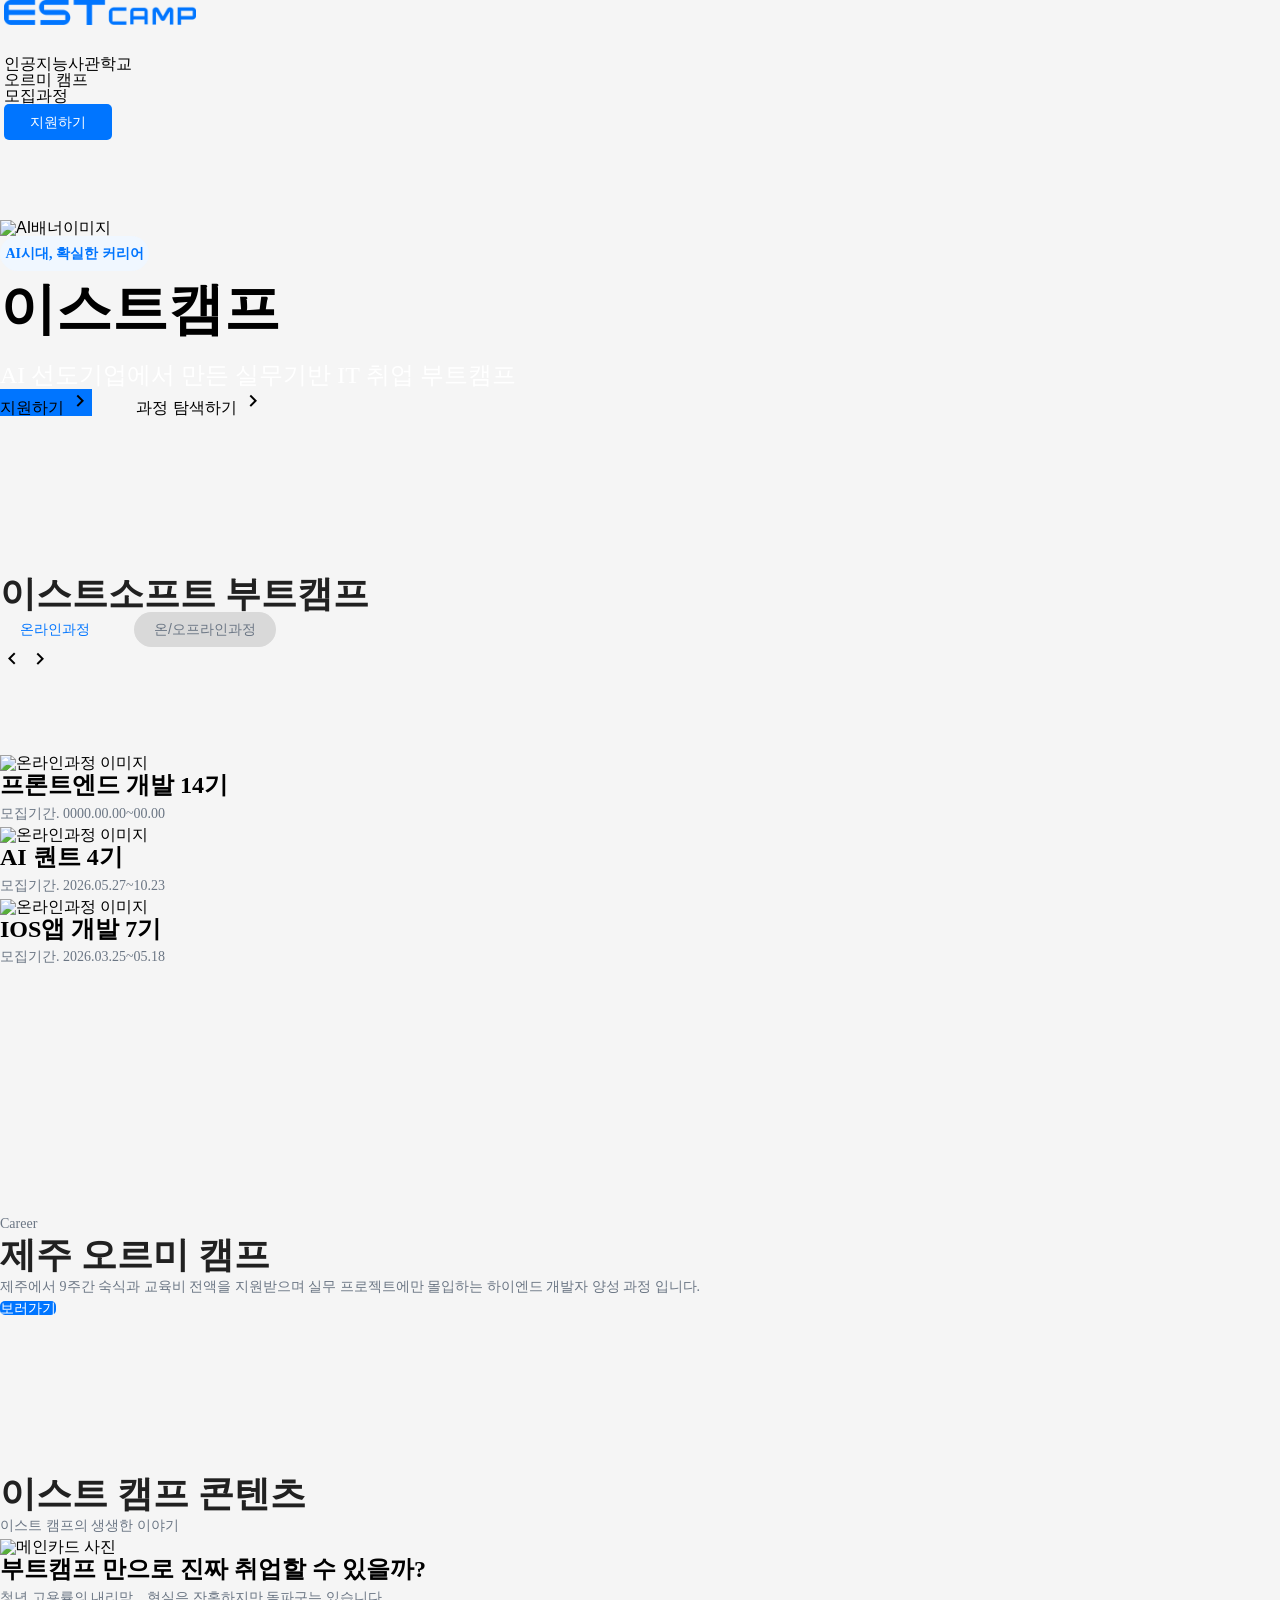
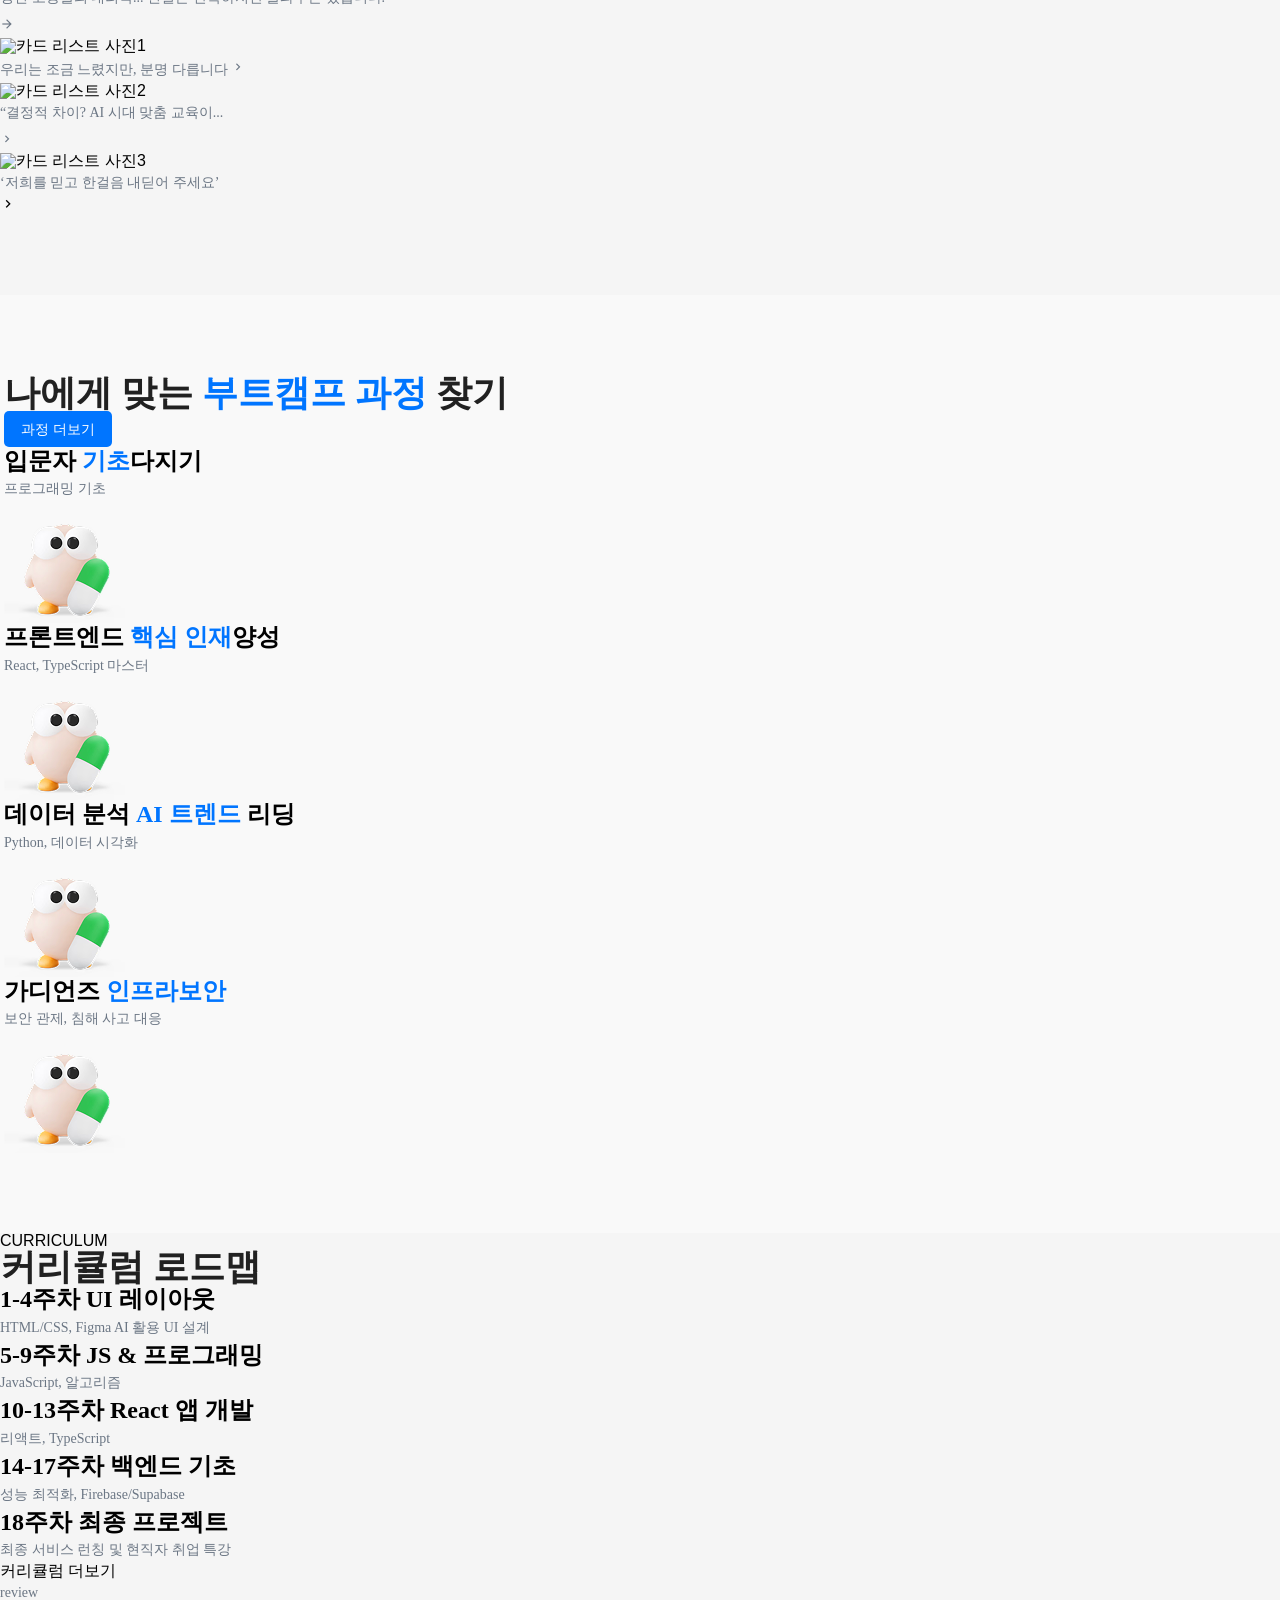
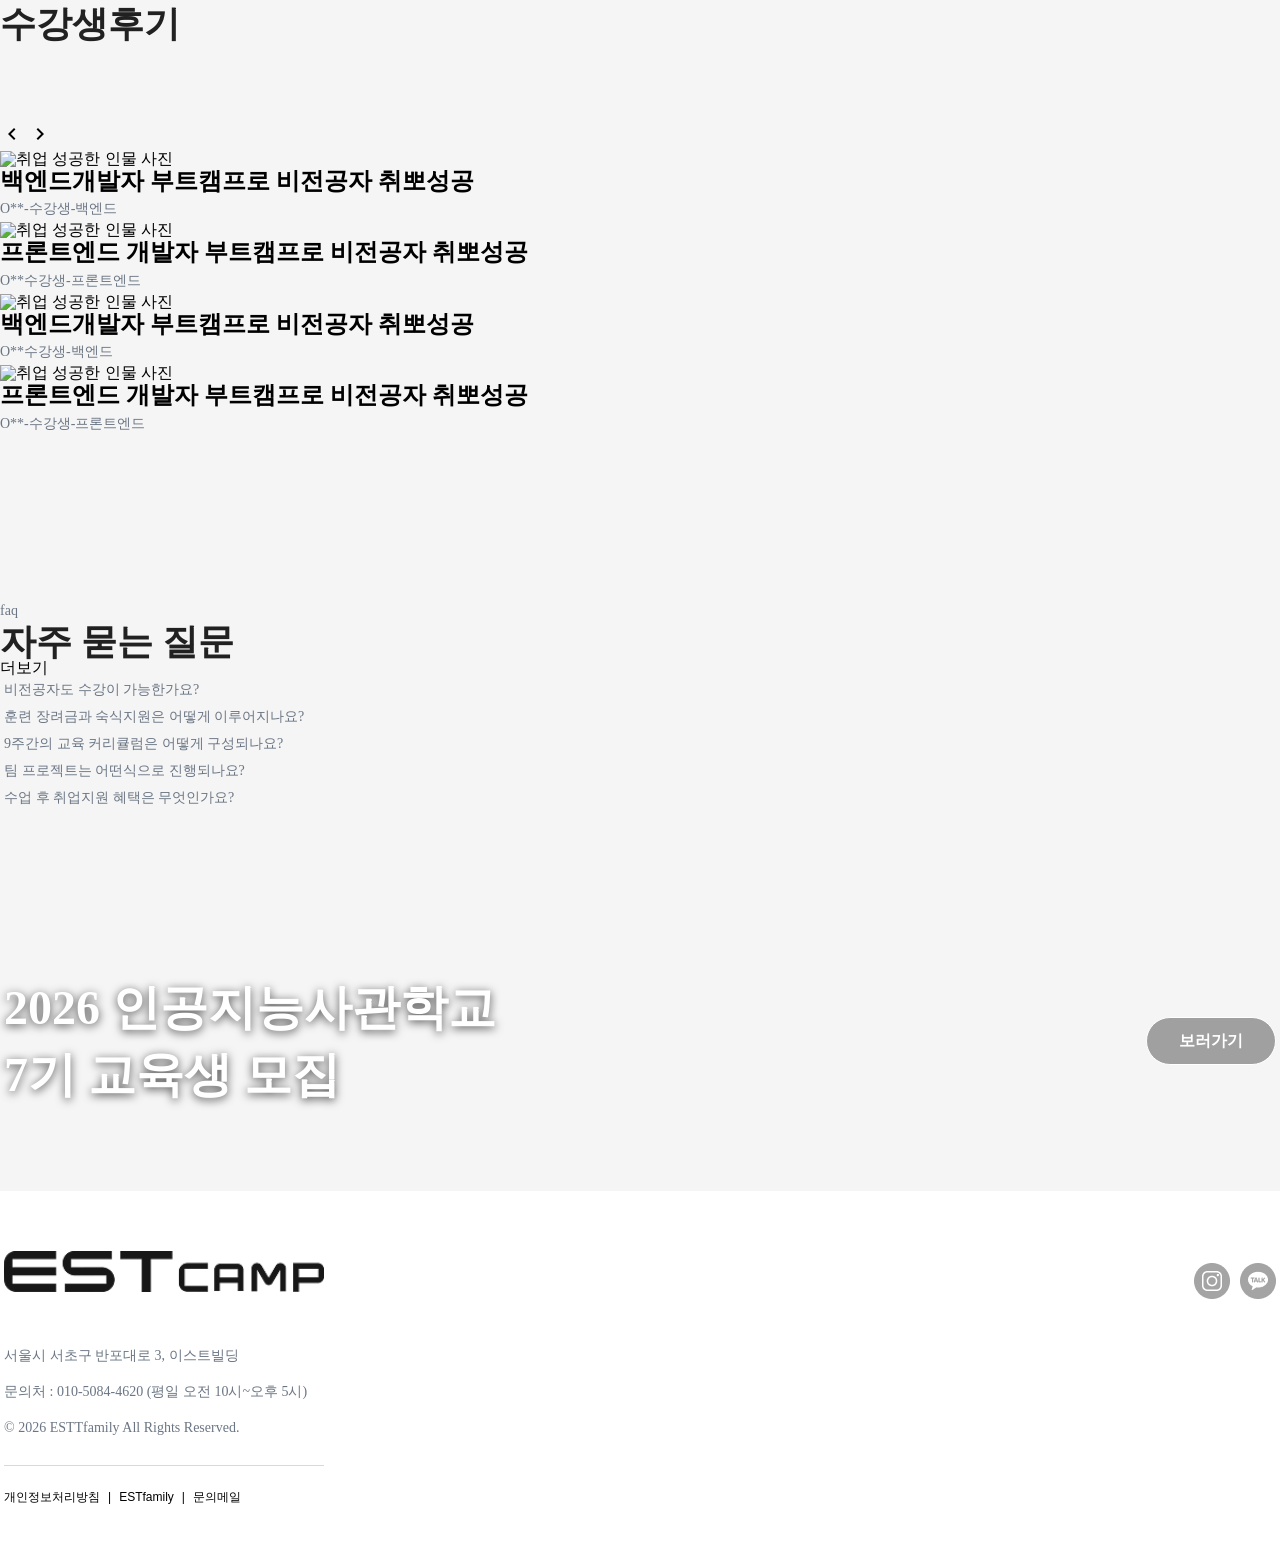
==== index.html @ 2b101eb6 "feat: complete footer and hero banner ui" ====
<!doctype html>
<html lang="ko">
  <head>
    <meta charset="UTF-8" />
    <meta name="viewport" content="width=device-width, initial-scale=1.0" />
    <title>Document</title>
    <link rel="stylesheet" href="css/normalize.css" />
    <link rel="stylesheet" href="css/reset.css" />
    <link rel="stylesheet" href="css/common.css" />
    <link rel="stylesheet" href="css/index.css" />
  </head>
  <body>
    <!-- 강채희-->
    <!-- //강채희 -->
    <!-- 박소호 -->
    <!-- //박소호 -->
    <!-- 송주윤 -->
    <!-- //송주윤 -->
    <!-- 조영빈 -->
    <!-- //조영빈 -->
    <!-- 최이리나 -->
    
    <head>
      <meta charset="UTF-8" />
      <meta name="viewport" content="width=device-width, initial-scale=1.0" />
      <title>EST Camp</title>
      <link
        href="https://fonts.googleapis.com/icon?family=Material+Icons"
        rel="stylesheet"
      />
      <link rel="stylesheet" href="css/common.css" />
      <link rel="stylesheet" href="css/index.css" />
      <link rel="stylesheet" href="css/content.css" />
    </head>
    <!-- 헤더 -->
    <!-- 강채희 -->
    <header class="header">
      <div class="container">
        <h1 class="logo">
          <a href="index.html">
            <img src="./images/Logo.svg" alt="" />
            <span class="hidden">EST CAMP</span>
          </a>
        </h1>
        <nav class="nav">
          <ul>
            <li><a href="#">인공지능사관학교</a></li>
            <li><a href="#">오르미 캠프</a></li>
            <li><a href="#">모집과정</a></li>
          </ul>
        </nav>
        <a href="#" class="btn btn-primary btn-md">지원하기</a>
        <!-- 토글 버튼 -->
        <button type="button" class="btn-menu">
          <span class="toggle-line"></span>
          <span class="hidden">전체 메뉴</span>
        </button>
      </div>
    </header>
    <!-- //강채희 -->

    <!-- 박소호 -->
    <!-- hero 섹션 -->
    <section class="hero">
      <img src="" alt="AI배너이미지" />
      <div class="hero-container">
        <div class="hero-title-box">
          <span class="category">AI시대, 확실한 커리어</span>
          <h1 class="text-title-xl">이스트캠프</h1>
        </div>
        <p class="hero-title-desc">
          AI 선도기업에서 만든 실무기반 IT 취업 부트캠프
        </p>

        <div class="title-button-box">
          <a class="Button-Big left-btn" href="#"
            >지원하기
            <span class="material-icons">keyboard_arrow_right</span>
          </a>

          <a class="Button-Big" href="#"
            >과정 탐색하기
            <span class="material-icons">keyboard_arrow_right</span>
          </a>
        </div>
      </div>
    </section>
    <!-- //박소호 -->

    <!-- 박소호 -->
    <!-- 온라인과정 섹션 -->
    <section class="online">
      <!-- 온라인 헤더-->
      <header class="online-intro">
        <h2 class="text-h2-lg">이스트소프트 부트캠프</h2>
        <ul class="online-category">
          <li class="text-p on_category">
            <button class="active">온라인과정</button>
          </li>
          <li class="text-p on-off_category">
            <button>온/오프라인과정</button>
          </li>
        </ul>
      </header>
      <!-- 슬라이드네비 -->
      <div class="slides_nav">
        <button class="slide-btn prev">
          <span class="material-icons">keyboard_arrow_left</span>
        </button>
        <button class="slide-btn next">
          <span class="material-icons">keyboard_arrow_right</span>
        </button>
      </div>
      <!-- 온라인 컨텐츠 -->
      <section class="content">
        <ul class="list">
          <!-- item -->
          <li class="item1">
            <a href="#">
              <!-- 이미지 -->
              <figure>
                <img src="images/front-img.jpg" alt="온라인과정 이미지" />
              </figure>
              <!-- 텍스트 박스 -->
              <div class="text-box">
                <h3 class="text-h3-md">프론트엔드 개발 14기</h3>
                <p class="text-p">모집기간. 0000.00.00~00.00</p>
              </div>
            </a>
          </li>

          <li class="item2">
            <a href="">
              <!-- 이미지 -->
              <figure>
                <img src="images/AI-img.jpg" alt="온라인과정 이미지" />
              </figure>
              <!-- 텍스트 박스 -->
              <div class="text-box">
                <h3 class="text-h3-md">AI 퀀트 4기</h3>
                <p class="text-p">모집기간. 2026.05.27~10.23</p>
              </div>
            </a>
          </li>

          <li class="item3">
            <a href="">
              <!-- 이미지 -->
              <figure>
                <img src="images/IOS-img.jpg" alt="온라인과정 이미지" />
              </figure>
              <!-- 텍스트 박스 -->
              <div class="text-box">
                <h3 class="text-h3-md">IOS앱 개발 7기</h3>
                <p class="text-p">모집기간. 2026.03.25~05.18</p>
              </div>
            </a>
          </li>
        </ul>
      </section>
    </section>
    <!-- //박소호 -->
    <!-- 콘텐츠 -->
    <!-- 송주윤 -->
    <section class="hero">
      <div class="hero-content">
        <p class="hero-content-subtitle">Career</p>
        <div class="hero-content-description">
          <h2>제주 오르미 캠프</h2>
          <p>
            제주에서 9주간 숙식과 교육비 전액을 지원받으며 실무 프로젝트에만
            몰입하는 하이엔드 개발자 양성 과정 입니다.
          </p>
        </div>

        <a href="" class="btn btn-primary">보러가기</a>
      </div>
    </section>

    <section class="camp-story">
      <div class="header">
        <h2>이스트 캠프 콘텐츠</h2>
        <p>이스트 캠프의 생생한 이야기</p>
      </div>

      <div class="camp-story-layout">
        <article class="main-card">
          <img src="img/big-card.jpg" alt="메인카드 사진" />
          <div class="card-text">
            <h3 class="main-card-title">
              부트캠프 만으로 진짜 취업할 수 있을까?
            </h3>
            <p class="main-card-subtitle">
              청년 고용률의 내리막... 현실은 잔혹하지만 돌파구는 있습니다.
            </p>
            <p class="icon">arrow_forward</p>
          </div>
        </article>

        <div class="camp-story-sidelist">
          <article class="small-card">
            <img src="img/small-card1.jpg" alt="카드 리스트 사진1" />
            <p class="small-card-title">
              우리는 조금 느렸지만, 분명 다릅니다
              <span class="icon">keyboard_arrow_right</span>
            </p>
          </article>
          <article class="small-card">
            <img src="img/small-card2.jpg" alt="카드 리스트 사진2" />
            <p class="small-card-title">“결정적 차이? AI 시대 맞춤 교육이...</p>
            <p class="icon">keyboard_arrow_right</p>
          </article>
          <article class="small-card">
            <img src="img/small-card3.jpg" alt="카드 리스트 사진3" />
            <p class="small-card-title">‘저희를 믿고 한걸음 내딛어 주세요’</p>
            <span class="icon">keyboard_arrow_right</span>
          </article>
        </div>
      </div>
    </section>
    <!-- //송주윤 -->
    <!-- 과정 찾기 섹션 -->
    <!-- 강채희 -->
    <section id="course" class="bg-surface">
      <div class="container">
        <div class="course-intro">
          <h2 class="course-title">
            <span class="title-line">나에게 맞는</span>
            <span class="primary-color">부트캠프 과정</span> 찾기
          </h2>
          <a href="#" class="btn btn-primary btn-md">과정 더보기</a>
        </div>
        <div class="course-grid">
          <article class="course-card">
            <div class="course-card-info">
              <h3 class="course-card-title">
                <span class="title-line">입문자</span>
                <span class="primary-color">기초</span>다지기
              </h3>
              <p class="course-card-desc">프로그래밍 기초</p>
            </div>
            <div class="course-card-image">
              <img
                src="./images/course.png"
                alt="입문자 과정을 안내하는 알약 캐릭터"
              />
            </div>
          </article>
          <article class="course-card">
            <div class="course-card-info">
              <h3 class="course-card-title">
                <span class="title-line">프론트엔드</span>
                <span class="primary-color">핵심 인재</span>양성
              </h3>
              <p class="course-card-desc">React, TypeScript 마스터</p>
            </div>
            <div class="course-card-image">
              <img
                src="./images/course.png"
                alt="프론트엔드 과정을 알약 캐릭터"
              />
            </div>
          </article>
          <article class="course-card">
            <div class="course-card-info">
              <h3 class="course-card-title">
                <span class="title-line">데이터 분석</span>
                <span class="primary-color">AI 트렌드</span> 리딩
              </h3>
              <p class="course-card-desc">Python, 데이터 시각화</p>
            </div>
            <div class="course-card-image">
              <img
                src="./images/course.png"
                alt="데이터분석 과정을 알약 캐릭터"
              />
            </div>
          </article>
          <article class="course-card">
            <div class="course-card-info">
              <h3 class="course-card-title">
                <span class="title-line">가디언즈</span>
                <span class="primary-color">인프라보안</span>
              </h3>
              <p class="course-card-desc">보안 관제, 침해 사고 대응</p>
            </div>
            <div class="course-card-image">
              <img
                src="./images/course.png"
                alt="인프라보안 과정을 안내하는 알약 캐릭터"
              />
            </div>
          </article>
        </div>
      </div>
    </section>
    <!-- //강채희 -->
    <!-- 커리큘럼 로드맵 -->
    <!-- 강채희 -->
    <header class="curriculum-header">
      <span class="curriculum-label">CURRICULUM</span>
      <h2 class="curriculum-title">커리큘럼 로드맵</h2>
    </header>
    <div class="curriculum-roadmap">
      <div class="roadmap-line"></div>
      <div class="roadmap-items">
        <article class="roadmap-item">
          <!-- 각 아이템 위에 놓일 동그라미 -->
          <div class="roadmap-dot"></div>
          <h3 class="roadmap-item-title">
            <span class="curriculum-item-week">1-4주차</span>
            UI 레이아웃
          </h3>
          <p class="curriculum-item-desc">HTML/CSS, Figma AI 활용 UI 설계</p>
        </article>
        <article class="roadmap-item">
          <div class="roadmap-dot"></div>
          <h3 class="roadmap-item-title">
            <span class="curriculum-item-week">5-9주차</span>
            JS & 프로그래밍
          </h3>
          <p class="curriculum-item-desc">JavaScript, 알고리즘</p>
        </article>
        <article class="roadmap-item">
          <div class="roadmap-dot"></div>
          <h3 class="roadmap-item-title">
            <span class="curriculum-item-week">10-13주차</span>
            React 앱 개발
          </h3>
          <p class="curriculum-item-desc">리액트, TypeScript</p>
        </article>
        <article class="roadmap-item">
          <div class="roadmap-dot"></div>
          <h3 class="roadmap-item-title">
            <span class="curriculum-item-week">14-17주차</span>
            백엔드 기초
          </h3>
          <p class="curriculum-item-desc">성능 최적화, Firebase/Supabase</p>
        </article>
        <article class="roadmap-item">
          <div class="roadmap-dot"></div>
          <h3 class="roadmap-item-title">
            <span class="curriculum-item-week">18주차</span>
            최종 프로젝트
          </h3>
          <p class="curriculum-item-desc">
            최종 서비스 런칭 및 현직자 취업 특강
          </p>
        </article>
      </div>
    </div>
    <a href="#" class="btn btn-secondary">커리큘럼 더보기</a>
    <!-- //강채희 -->

    <!-- 박소호 -->
    <!-- hero 섹션 -->
    <!-- <section class="hero">
        <div class="hero-container">
          <img src="" alt="AI배너이미지">
            <div class="hero-title-box">
                <div class="category">
                    <a href="#">AI시대, 확실한 커리어</a>
                </div>
                <h1 class="text-title-xl">이스트캠프</h1>
            </div>
            <p class="desc">AI 선도기업에서 만든 실무기반 IT 취업 부트캠프</p>

            <div class="title-button-box">
                <button class="left-btn">
                    <a class="Button-Big" href="#">지원하기</a>
                    <span class="material-icons">keyboard_arrow_right</span>
                </button>
                
                <button class="right-btn">
                    <a class="Button-Big" href="#">과정 탐색하기</a>
                    <span class="material-icons">keyboard_arrow_right</span>
                </button> -->

    <!-- //박소호 -->

    <!-- 조영빈 -->
    <!-- Review -->
    <header>
      <p>review</p>
      <h2>수강생후기</h2>
    </header>
    <section>
      <div>
        <button type="button" class="button prev">
          <span class="material-icons">chevron_left</span>
        </button>
        <button type="button" class="button next">
          <span class="material-icons">chevron_right</span>
        </button>
      </div>
      <div class="content">
        <div class="review_card">
          <img src="img/student1.png" alt="취업 성공한 인물 사진" />
          <h3>백엔드개발자 부트캠프로 비전공자 취뽀성공</h3>
          <p>O**-수강생-백엔드</p>
        </div>
        <div class="review_card">
          <img src="img/student2.png" alt="취업 성공한 인물 사진" />
          <h3>프론트엔드 개발자 부트캠프로 비전공자 취뽀성공</h3>
          <p>O**수강생-프론트엔드</p>
        </div>
        <div class="review_card">
          <img src="img/student3.png" alt="취업 성공한 인물 사진" />
          <h3>백엔드개발자 부트캠프로 비전공자 취뽀성공</h3>
          <p>O**수강생-백엔드</p>
        </div>
        <div class="review_card">
          <img src="img/student4.png" alt="취업 성공한 인물 사진" />
          <h3>프론트엔드 개발자 부트캠프로 비전공자 취뽀성공</h3>
          <p>O**-수강생-프론트엔드</p>
        </div>
      </div>
    </section>

    <!-- FQA -->
    <section>
      <div class="header">
        <p>faq</p>
        <h2>자주 묻는 질문</h2>
      </div>
      <div>
        <a href="">더보기</a>
      </div>
      <ul class="fqa container">
        <li class="faq_list">
          <p>비전공자도 수강이 가능한가요?</p>
          <div class="hidden"><p></p></div>
        </li>

        <li class="faq_list">
          <p>훈련 장려금과 숙식지원은 어떻게 이루어지나요?</p>
          <div class="hidden"><p></p></div>
        </li>
        <li class="faq_list">
          <p>9주간의 교육 커리큘럼은 어떻게 구성되나요?</p>
          <div class="hidden"><p>..</p></div>
        </li>
        <li class="faq_list">
          <p>팀 프로젝트는 어떤식으로 진행되나요?</p>
          <div><p class="hidden"></p></div>
        </li>
        <li class="faq_list">
          <p>수업 후 취업지원 혜택은 무엇인가요?</p>
          <div class="hidden"><p></p></div>
        </li>
      </ul>
    </section>
    <!-- //조영빈 -->
    <!-- 최이리나 -->
    <!-- blue block -->

    <section class="hero-banner">
      <div class="hero-banner-inner">
        <div class="hero-banner-text">
          <h2 class="hero-banner-title">2026 인공지능사관학교<br>7기 교육생 모집</h2>
        </div>

    <button class="hero-banner-button">보러가기</button>
      </div>
      </section>

    <!-- 밑블럭 -->
    
    <footer class="footer">
    <div class="footer-inner">
    <div class="footer-info">
  
       <img src="logo.png" alt="EST camp" class="footer-logo">

      <adress class="footer-address">
      
          <p>서울시 서초구 반포대로 3, 이스트빌딩</p>
          <p>문의처 : 010-5084-4620 (평일 오전 10시~오후 5시)</p>
          <p>© 2026 ESTTfamily All Rights Reserved.</p>
      </adress>
          <div class="footer-line"></div>
             <nav class="footer-links">
          <a href="#">개인정보처리방침</a>
          <span>|</span>
          <a href="#">ESTfamily</a>
          <span>|</span>
          <a href="#">문의메일</a>
             </nav>
      </div>
     
      <div class="footer-icons">
        
          <img src="./images/ft-icon_box.png" alt="social icons">
       </div>
    </div>
    </footer>
  
    <!-- //최이리나 -->
  </body>
</html>
---- css/common.css ----
@import url("normalize.css");
@import url("reset.css");
@import url("flex-utility.css");

/* 변수 */
:root {
  /* Color styles */
  --black: rgba(0, 0, 0, 1);
  --white: rgba(255, 255, 255, 1);
  --medium--black: rgba(33, 33, 33, 1);
  --e-s-t_blue: rgba(0, 117, 255, 1);
  --medium--gray: rgba(107, 118, 132, 1);
  --light--gray: rgba(217, 217, 217, 1);
  --light--blue: rgba(240, 247, 255, 1);
  --medium--biue: rgba(229, 241, 255, 1);
  --liner: rgba(162, 162, 162, 1);
  --slides-gray: rgba(238, 238, 238, 1);
  --medium-gray2: rgba(104, 104, 104, 1);
  --darkmode-section: rgba(17, 24, 39, 1);
  --darkmode-card: rgba(26, 34, 54, 1);
  --darkmode-h2: rgba(248, 250, 252, 1);
  --darkmode_main-p: rgba(203, 213, 225, 1);
  --darkmode-p: rgba(148, 163, 184, 1);
  --darkmode-inactive: rgba(100, 116, 139, 1);
  --darkmode-h3: rgba(248, 250, 252, 1);
  --darkmode-category: rgba(129, 140, 248, 1);
  --darkmode-primary-button: rgba(99, 102, 241, 1);
  --darkmode-primary-button-text: rgba(248, 250, 252, 1);

  /* Text-size styles */
  --text-title-xl: 56px;
  --text-h2-lg: 36px;
  --text-h3-md: 24px;
  --text-h4-sm: 16px;
  --text-p: 14px;
  --text-link: 14px;
  --button--big: 18px;
  --button--s: 14px;

  /* Effect styles */
  --review_shadow: 0px 4px 4px rgba(0, 0, 0, 0.1);
}

h1 {
  font-family: Pretentard;
  font-weight: bold;
  font-size: var(--text-title-xl);
}

h2 {
  font-family: Pretentard;
  font-weight: bold;
  font-size: var(--text-h2-lg);
}

h3 {
  font-family: Pretentard;
  font-weight: bold;
  font-size: var(--text-h3-lg);
}

p,
link {
  font-family: Pretentard;
  font-size: var(--text-p);
}

.icon {
  font-family: Material Icons;
}
* {
  margin: 0;
  padding: 0;
  box-sizing: border-box;
}

body {
  margin: 0;
  font-family: Arial, sans-serif;
  background: #f5f5f5;
}

/* blue block */

.hero-banner {
  width: 100%;
  height: 300px;
  /* background-image: url("../banner2.png");*/
  background: url("../banner2.png") center/cover no-repeat !important;
}

.hero-banner-inner {
  max-width: 1272px;
  margin: 0 auto;
  height: 100%;
  display: flex;
  justify-content: space-between;
  align-items: center;
}
.hero-banner-title {
  font-size: 48px;
  font-weight: 700;
  line-height: 1.4;
  color: var(--white);
  text-shadow: 0 2px 10px rgba(0, 0, 0, 0.7);
}

.hero-banner-button {
  padding: 14px 32px;
  border: 1px solid var(--white);
  border-radius: 30px;
  background: rgba(0,0,0,0.35);
  color: var(--white);
  font-size: 16px;
  font-weight: 600;
  cursor: pointer;
}

/* 밑블럭 */

.footer {
  width: 100%;
  background: var(--white);
}
.footer-inner {
  max-width: 1272px;
  margin: 0 auto;
  padding: 60px 0;
  display: flex;
  justify-content: space-between;
  align-items: flex-start;
}
.footer-logo {
  width: 320px;
  height: auto;
  margin-bottom: 40px;
}
.footer-address {
  font-style: normal;
  font-size: 12px;
  color: var(--medium--gray2);
}
.footer-address p {
  margin: 12px 0;
  line-height: 1.7;
}
.footer-line {
  width: 100%;
  height: 1px;
  background: var(--light--gray);
  margin: 25px 0;
}
.footer-links {
  display: flex;
  gap: 8px;
  font-size: 12px;
  color: var(--medium--gray2);
}
.footer-links a {
  color: var(--medium--gray2);
  text-decoration: none;
}
.footer-icons {
  display: flex;
  gap: 12px;
  margin-top: 8px;
}
.footer-icons img {
  width: 82px;
  height: auto;
}


/* 레이아웃 */
.container {
  max-width: 1272px;
  margin: 0 auto;
}
.hidden {
  position: absolute;
  width: 1px;
  height: 1px;
  overflow: hidden;
  clip-path: inset(50%);
}
section {
  padding: 80px 0;
}
.bg-surface {
  background-color: #f9f9f9;
}
/* 타이포그래피 */
.primary-color {
  color: var(--e-s-t_blue);
}
h2 {
  font-size: var(--text-h2-lg);
  color: var(--medium--black);
  font-weight: 700;
}
h3 {
  font-size: var(--text-h3-md);
  font-weight: 700;
  line-height: 28.6px;
}
p {
  font-size: var(--text-p);
  line-height: 27px;
  color: var(--medium--gray);
}
/* 링크 버튼 */
.btn-primary {
  display: inline-flex;
  align-items: center;
  justify-content: center;
  background: var(--e-s-t_blue);
  color: var(--white);
  border-radius: 5px;
  font-size: var(--text-link);
  transition: 0.3s;
}
.btn-primary:hover {
  background-color: var(--medium--biue);
  color: var(--e-s-t_blue);
}
.btn-md {
  width: 108px;
  height: 36px;
  font-size: 14px;
  vertical-align: baseline;
}
/* 타이포그래피 */
/* 링크 버튼 */

/* 헤더 -  */
/* 푸터 -  */
---- css/index.css ----
/* 온라인 */
.online-content{
  padding: 0;
}
/* 온라인헤더 */
.online-category{
  display: flex;
  gap: 24px;
}
.online-category button{
    padding: 4px 20px;
    border-radius: 50px;
    background: var(--light--gray);
    color:var(--medium--gray);
    font-size: var(--text-p);
    line-height: 27px;
    cursor:pointer;
    transition:all 0.2s ease;
}
.online-category button:hover {
  background: var(--medium--blue);
  color: var(--e-s-t_blue);
}
/* 활성화 상태 */
.online-category button.active {
  background: var(--medium--blue);
  color: var(--e-s-t_blue);
}
/* 온라인 컨텐츠 */
.online-content ul li {
  height: 396px;
}

.online-content img {
  border-radius: 5px;
}

.online-content .text-box {
  display: flex;
  flex-direction: column;
  gap: 20px;
  padding-top: 20px; 
  padding-left: 10px;
}
.online-content h3 {
  color: var(--medium--black);
}
@media (max-width: 1024px) {
  .online-content ul{
    width: 100%;
    flex-wrap:wrap;
    padding: 30px;
  }
  .text-h2-lg {
    font-size: 32px;
  }
  .text-h3-md {
    font-size: 20px;
  }
}
@media (max-width: 768px) {
  .online-content ul{
    justify-content: center;
  }
  .intro-header{
    align-items: center;
    justify-content: center;
  }
  .slides_nav {
    justify-content: center;
  }
  .text-h2-lg {
    font-size: 26px;
  }
  .text-h3-md {
    font-size: 18px;
  }
}
/* 온라인 */

/* hero */
/* 배너 이미지 */
.title-hero {
  height: 800px;
  background-image: url(/images/hero-banner.jpg);
  background-repeat: no-repeat;
  background-position:center top;
  background-size: cover;
  z-index:1;
}

/* 컨테이너 */
.title-hero .container{
  height: 100%;
  display: flex;
  flex-direction: column;
  justify-content: center;
  gap: 40px;
}

/* 타이틀 텍스트 */
.hero-title-box{
  display: flex;
  flex-direction: column;
  height: 126px;
  padding: 0px;
  gap: 10px;
}
.hero-title-box h2 {
  color: var(--white);
  font-size: var(--text-title-xl);
  line-height: 81px;
}

.hero-title-box span {
  width: 149px;
  height: 35px;
  display: flex;
  font-size: 14px;
  font-weight: 600;
  font-family: 'Pretendard';
  background: var(--light--blue);
  color: var(--e-s-t_blue);
  justify-content: center;
  align-items: center;
  border-radius: 50px;
  line-height: 27px;
}
.hero-title-desc {
  font-size: 24px;
  line-height: 27px;
  font-family: 'Pretendard';
  font-weight: 400;
  color: var(--white);
}

/* 버튼링크 박스 */
.title-button-box {
  display: flex;
  gap: 44px;
}

/* .title-button-box .Button-Big {
  width: 174px;
  height: 54px;
  font-size: var(--button--big);
  font-family: 'Pretendard';
  font-weight: 600;
  display: flex;
  justify-content: center;
  align-items: center;
  color: var(--white);
  border-radius: 5px;
} */
/* button style */
.title-button-box .left-btn {
  background: var(--e-s-t_blue);
}
.title-button-box .right-btn {
  border: 1px solid var(--white);
}

.title-button-box .left-btn:hover{
  background: var(--light--blue);
  color: var(--e-s-t_blue);
}
.title-button-box .right-btn:hover{
  border: 1px solid var(--e-s-t_blue);
  background: var(--e-s-t_blue);
}

/* @media */
@media (max-width: 1024px) {
  .container {
    width: 100%;
    align-items: center;
  }
  .hero-title-box {
    align-items: center;
  }
  .hero-title-box .text-title-xl {
    font-size: 48px;
  }
  .hero-title-desc {
    font-size: 20px;
  }
}

@media (max-width: 768px) {
  .hero-title-box .text-title-xl{
    font-size: 38px;
  }
  .hero-title-desc {
    font-size: 16px;
  }
}
/* hero */

/*  최이리나 => 박소호 수정 하단cta */
/* .cta-banner{
  height: 460px;
  display: flex;
  justify-content: center;
  align-items: center;
  background-image: url(/images/cta-banner.jpg);
  background-repeat: no-repeat;
  background-position:center top;
  background-size: cover;
  z-index:1;
}

.cta-banner .container {
  width: 100%;
  display: flex;
  justify-content: space-between;
  align-items: center;
} */
/*  최이리나 => 박소호 수정 하단cta */
---- css/common.css ----
@import url("normalize.css");
@import url("reset.css");
@import url("flex-utility.css");

/* 변수 */
:root {
  /* Color styles */
  --black: rgba(0, 0, 0, 1);
  --white: rgba(255, 255, 255, 1);
  --medium--black: rgba(33, 33, 33, 1);
  --e-s-t_blue: rgba(0, 117, 255, 1);
  --medium--gray: rgba(107, 118, 132, 1);
  --light--gray: rgba(217, 217, 217, 1);
  --light--blue: rgba(240, 247, 255, 1);
  --medium--biue: rgba(229, 241, 255, 1);
  --liner: rgba(162, 162, 162, 1);
  --slides-gray: rgba(238, 238, 238, 1);
  --medium-gray2: rgba(104, 104, 104, 1);
  --darkmode-section: rgba(17, 24, 39, 1);
  --darkmode-card: rgba(26, 34, 54, 1);
  --darkmode-h2: rgba(248, 250, 252, 1);
  --darkmode_main-p: rgba(203, 213, 225, 1);
  --darkmode-p: rgba(148, 163, 184, 1);
  --darkmode-inactive: rgba(100, 116, 139, 1);
  --darkmode-h3: rgba(248, 250, 252, 1);
  --darkmode-category: rgba(129, 140, 248, 1);
  --darkmode-primary-button: rgba(99, 102, 241, 1);
  --darkmode-primary-button-text: rgba(248, 250, 252, 1);

  /* Text-size styles */
  --text-title-xl: 56px;
  --text-h2-lg: 36px;
  --text-h3-md: 24px;
  --text-h4-sm: 16px;
  --text-p: 14px;
  --text-link: 14px;
  --button--big: 18px;
  --button--s: 14px;

  /* Effect styles */
  --review_shadow: 0px 4px 4px rgba(0, 0, 0, 0.1);
}

h1 {
  font-family: Pretentard;
  font-weight: bold;
  font-size: var(--text-title-xl);
}

h2 {
  font-family: Pretentard;
  font-weight: bold;
  font-size: var(--text-h2-lg);
}

h3 {
  font-family: Pretentard;
  font-weight: bold;
  font-size: var(--text-h3-lg);
}

p,
link {
  font-family: Pretentard;
  font-size: var(--text-p);
}

.icon {
  font-family: Material Icons;
}
* {
  margin: 0;
  padding: 0;
  box-sizing: border-box;
}

body {
  margin: 0;
  font-family: Arial, sans-serif;
  background: #f5f5f5;
}

/* blue block */

.hero-banner {
  width: 100%;
  height: 300px;
  /* background-image: url("../banner2.png");*/
  background: url("../banner2.png") center/cover no-repeat !important;
}

.hero-banner-inner {
  max-width: 1272px;
  margin: 0 auto;
  height: 100%;
  display: flex;
  justify-content: space-between;
  align-items: center;
}
.hero-banner-title {
  font-size: 48px;
  font-weight: 700;
  line-height: 1.4;
  color: var(--white);
  text-shadow: 0 2px 10px rgba(0, 0, 0, 0.7);
}

.hero-banner-button {
  padding: 14px 32px;
  border: 1px solid var(--white);
  border-radius: 30px;
  background: rgba(0,0,0,0.35);
  color: var(--white);
  font-size: 16px;
  font-weight: 600;
  cursor: pointer;
}

/* 밑블럭 */

.footer {
  width: 100%;
  background: var(--white);
}
.footer-inner {
  max-width: 1272px;
  margin: 0 auto;
  padding: 60px 0;
  display: flex;
  justify-content: space-between;
  align-items: flex-start;
}
.footer-logo {
  width: 320px;
  height: auto;
  margin-bottom: 40px;
}
.footer-address {
  font-style: normal;
  font-size: 12px;
  color: var(--medium--gray2);
}
.footer-address p {
  margin: 12px 0;
  line-height: 1.7;
}
.footer-line {
  width: 100%;
  height: 1px;
  background: var(--light--gray);
  margin: 25px 0;
}
.footer-links {
  display: flex;
  gap: 8px;
  font-size: 12px;
  color: var(--medium--gray2);
}
.footer-links a {
  color: var(--medium--gray2);
  text-decoration: none;
}
.footer-icons {
  display: flex;
  gap: 12px;
  margin-top: 8px;
}
.footer-icons img {
  width: 82px;
  height: auto;
}


/* 레이아웃 */
.container {
  max-width: 1272px;
  margin: 0 auto;
}
.hidden {
  position: absolute;
  width: 1px;
  height: 1px;
  overflow: hidden;
  clip-path: inset(50%);
}
section {
  padding: 80px 0;
}
.bg-surface {
  background-color: #f9f9f9;
}
/* 타이포그래피 */
.primary-color {
  color: var(--e-s-t_blue);
}
h2 {
  font-size: var(--text-h2-lg);
  color: var(--medium--black);
  font-weight: 700;
}
h3 {
  font-size: var(--text-h3-md);
  font-weight: 700;
  line-height: 28.6px;
}
p {
  font-size: var(--text-p);
  line-height: 27px;
  color: var(--medium--gray);
}
/* 링크 버튼 */
.btn-primary {
  display: inline-flex;
  align-items: center;
  justify-content: center;
  background: var(--e-s-t_blue);
  color: var(--white);
  border-radius: 5px;
  font-size: var(--text-link);
  transition: 0.3s;
}
.btn-primary:hover {
  background-color: var(--medium--biue);
  color: var(--e-s-t_blue);
}
.btn-md {
  width: 108px;
  height: 36px;
  font-size: 14px;
  vertical-align: baseline;
}
/* 타이포그래피 */
/* 링크 버튼 */

/* 헤더 -  */
/* 푸터 -  */
---- css/index.css ----
/* 온라인 */
.online-content{
  padding: 0;
}
/* 온라인헤더 */
.online-category{
  display: flex;
  gap: 24px;
}
.online-category button{
    padding: 4px 20px;
    border-radius: 50px;
    background: var(--light--gray);
    color:var(--medium--gray);
    font-size: var(--text-p);
    line-height: 27px;
    cursor:pointer;
    transition:all 0.2s ease;
}
.online-category button:hover {
  background: var(--medium--blue);
  color: var(--e-s-t_blue);
}
/* 활성화 상태 */
.online-category button.active {
  background: var(--medium--blue);
  color: var(--e-s-t_blue);
}
/* 온라인 컨텐츠 */
.online-content ul li {
  height: 396px;
}

.online-content img {
  border-radius: 5px;
}

.online-content .text-box {
  display: flex;
  flex-direction: column;
  gap: 20px;
  padding-top: 20px; 
  padding-left: 10px;
}
.online-content h3 {
  color: var(--medium--black);
}
@media (max-width: 1024px) {
  .online-content ul{
    width: 100%;
    flex-wrap:wrap;
    padding: 30px;
  }
  .text-h2-lg {
    font-size: 32px;
  }
  .text-h3-md {
    font-size: 20px;
  }
}
@media (max-width: 768px) {
  .online-content ul{
    justify-content: center;
  }
  .intro-header{
    align-items: center;
    justify-content: center;
  }
  .slides_nav {
    justify-content: center;
  }
  .text-h2-lg {
    font-size: 26px;
  }
  .text-h3-md {
    font-size: 18px;
  }
}
/* 온라인 */

/* hero */
/* 배너 이미지 */
.title-hero {
  height: 800px;
  background-image: url(/images/hero-banner.jpg);
  background-repeat: no-repeat;
  background-position:center top;
  background-size: cover;
  z-index:1;
}

/* 컨테이너 */
.title-hero .container{
  height: 100%;
  display: flex;
  flex-direction: column;
  justify-content: center;
  gap: 40px;
}

/* 타이틀 텍스트 */
.hero-title-box{
  display: flex;
  flex-direction: column;
  height: 126px;
  padding: 0px;
  gap: 10px;
}
.hero-title-box h2 {
  color: var(--white);
  font-size: var(--text-title-xl);
  line-height: 81px;
}

.hero-title-box span {
  width: 149px;
  height: 35px;
  display: flex;
  font-size: 14px;
  font-weight: 600;
  font-family: 'Pretendard';
  background: var(--light--blue);
  color: var(--e-s-t_blue);
  justify-content: center;
  align-items: center;
  border-radius: 50px;
  line-height: 27px;
}
.hero-title-desc {
  font-size: 24px;
  line-height: 27px;
  font-family: 'Pretendard';
  font-weight: 400;
  color: var(--white);
}

/* 버튼링크 박스 */
.title-button-box {
  display: flex;
  gap: 44px;
}

/* .title-button-box .Button-Big {
  width: 174px;
  height: 54px;
  font-size: var(--button--big);
  font-family: 'Pretendard';
  font-weight: 600;
  display: flex;
  justify-content: center;
  align-items: center;
  color: var(--white);
  border-radius: 5px;
} */
/* button style */
.title-button-box .left-btn {
  background: var(--e-s-t_blue);
}
.title-button-box .right-btn {
  border: 1px solid var(--white);
}

.title-button-box .left-btn:hover{
  background: var(--light--blue);
  color: var(--e-s-t_blue);
}
.title-button-box .right-btn:hover{
  border: 1px solid var(--e-s-t_blue);
  background: var(--e-s-t_blue);
}

/* @media */
@media (max-width: 1024px) {
  .container {
    width: 100%;
    align-items: center;
  }
  .hero-title-box {
    align-items: center;
  }
  .hero-title-box .text-title-xl {
    font-size: 48px;
  }
  .hero-title-desc {
    font-size: 20px;
  }
}

@media (max-width: 768px) {
  .hero-title-box .text-title-xl{
    font-size: 38px;
  }
  .hero-title-desc {
    font-size: 16px;
  }
}
/* hero */

/*  최이리나 => 박소호 수정 하단cta */
/* .cta-banner{
  height: 460px;
  display: flex;
  justify-content: center;
  align-items: center;
  background-image: url(/images/cta-banner.jpg);
  background-repeat: no-repeat;
  background-position:center top;
  background-size: cover;
  z-index:1;
}

.cta-banner .container {
  width: 100%;
  display: flex;
  justify-content: space-between;
  align-items: center;
} */
/*  최이리나 => 박소호 수정 하단cta */
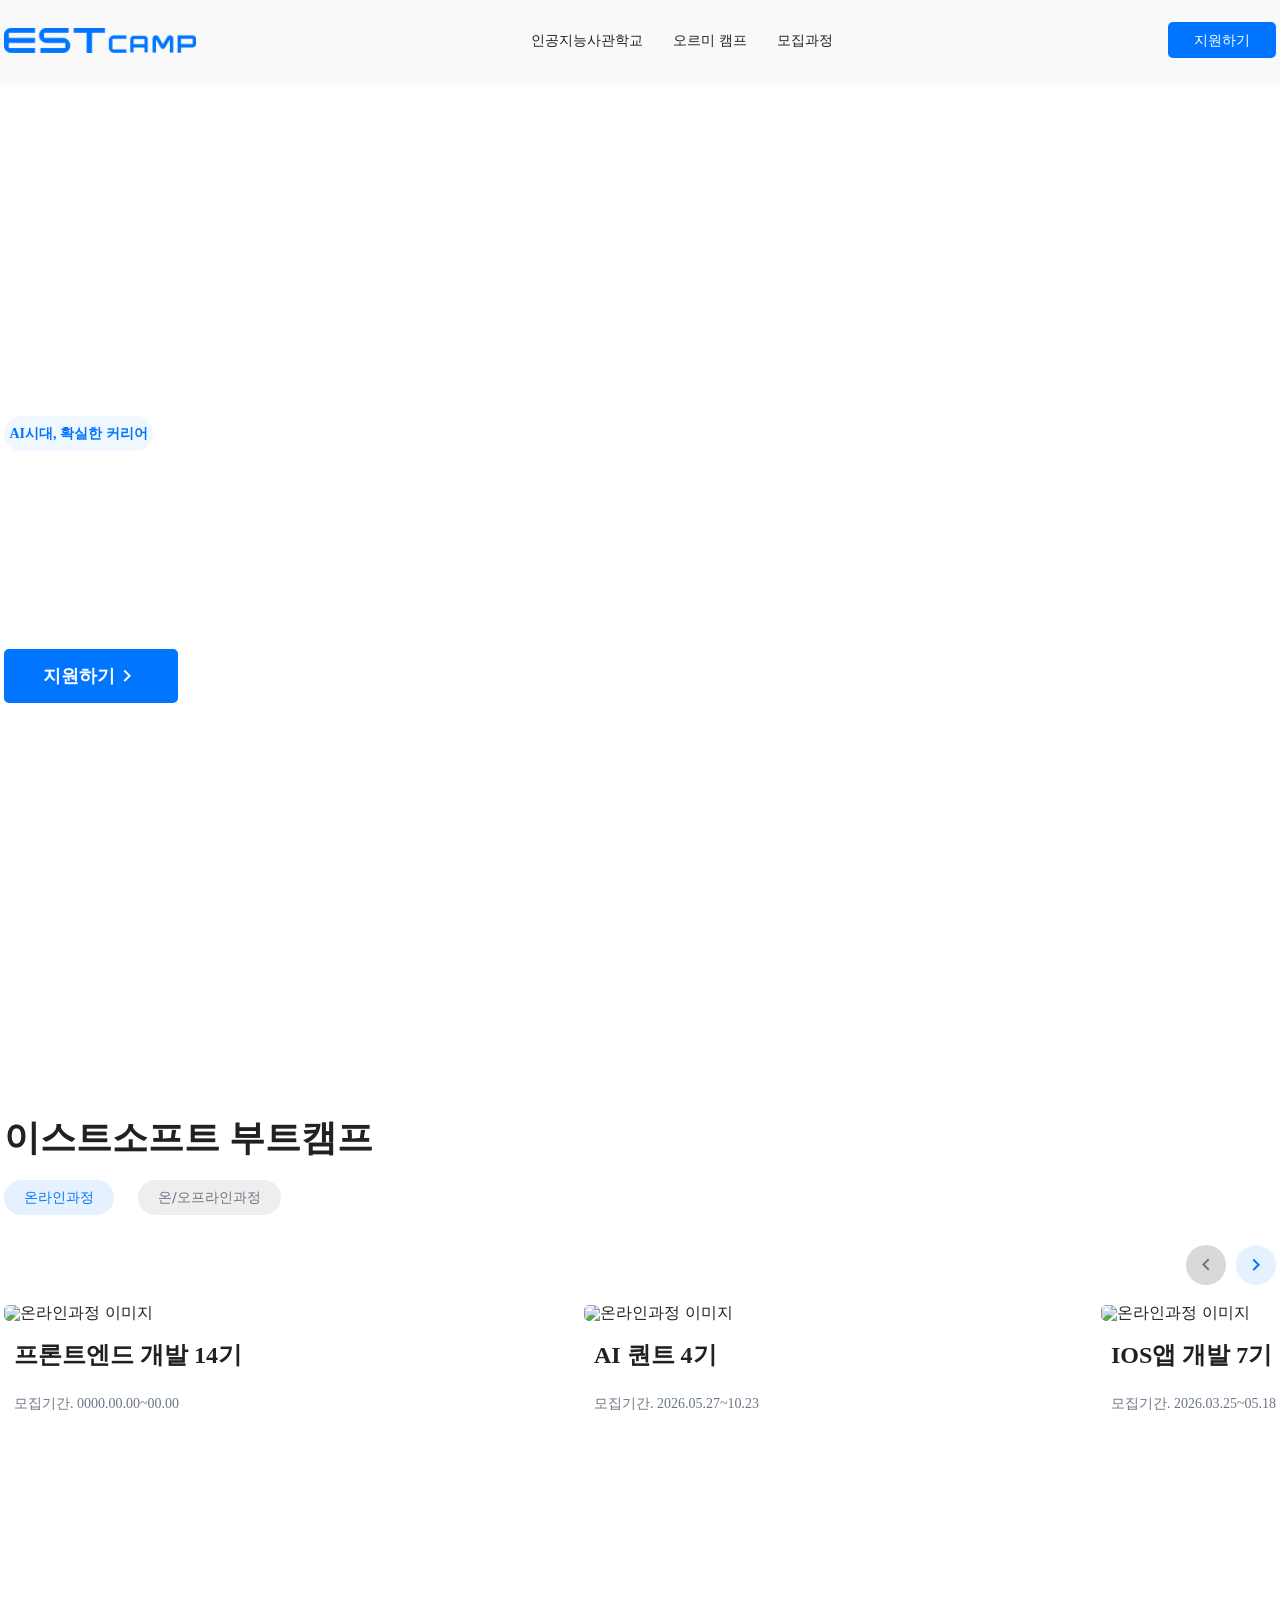
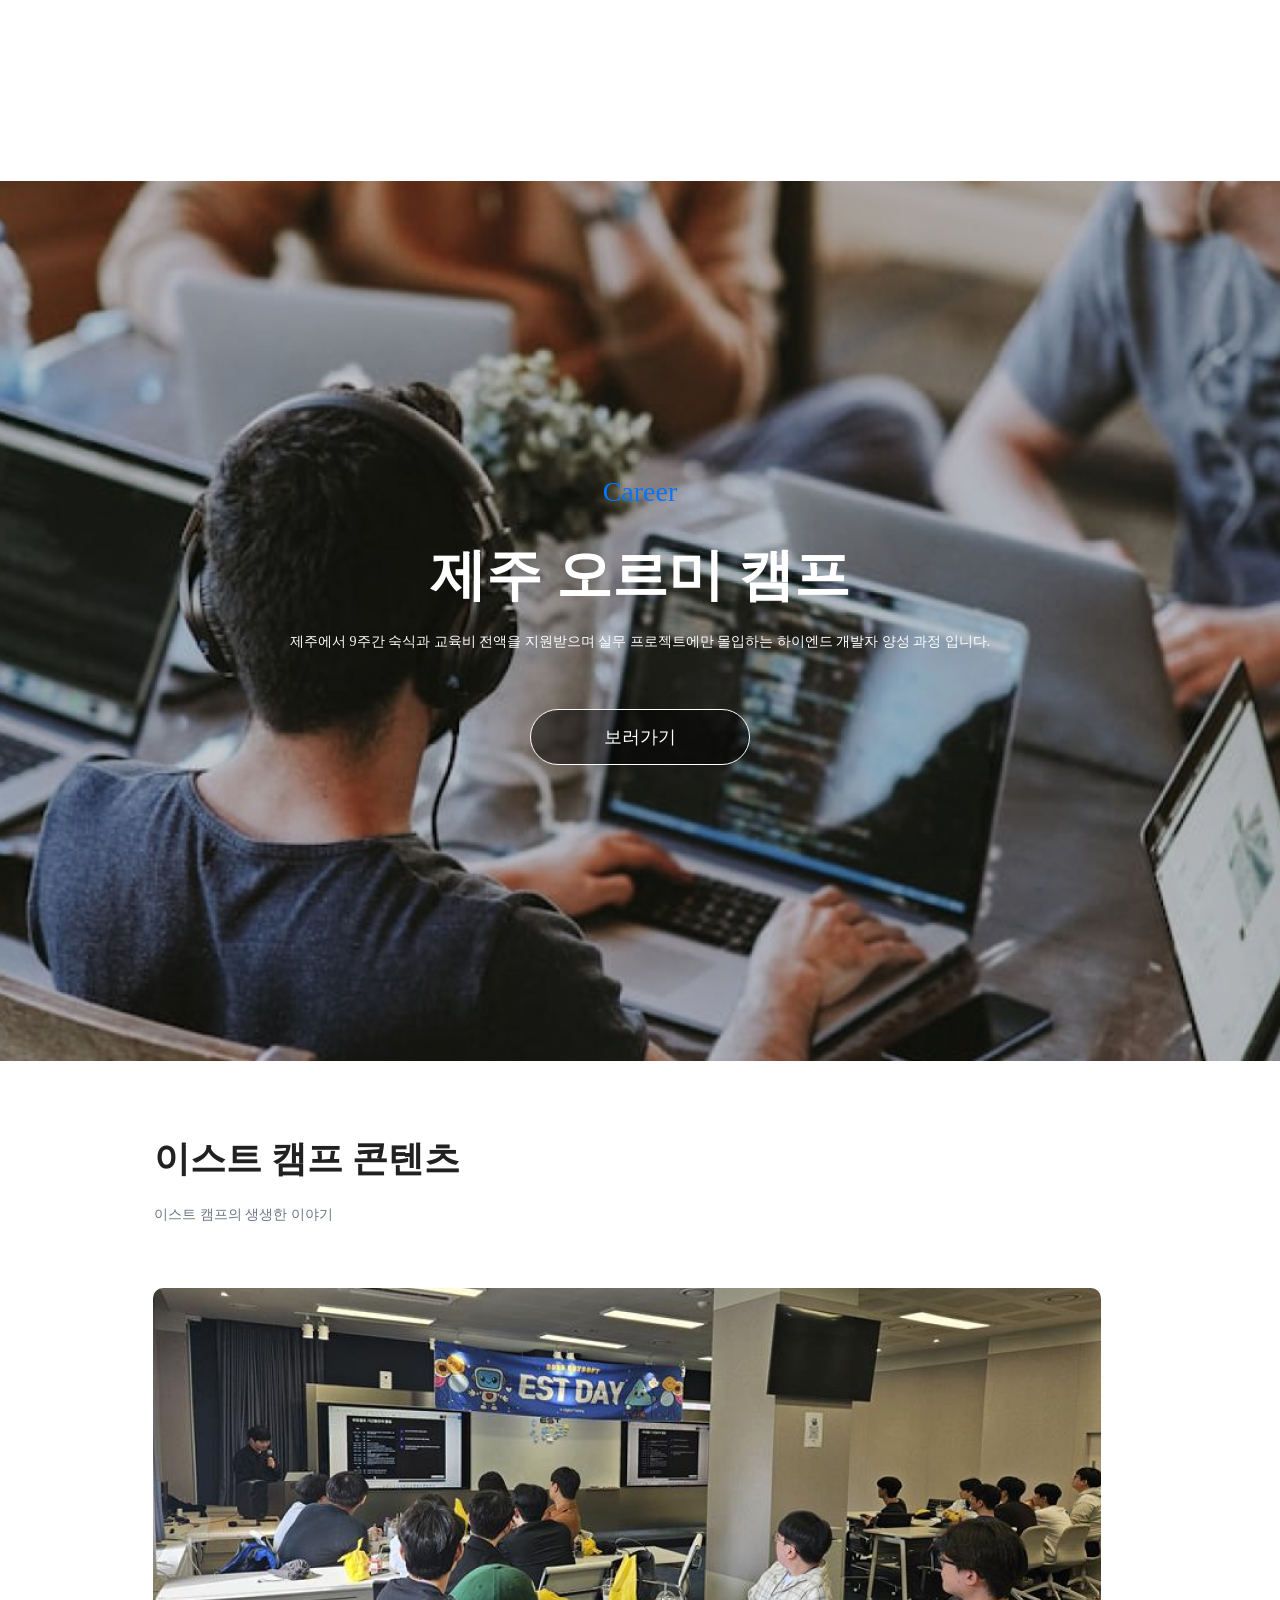
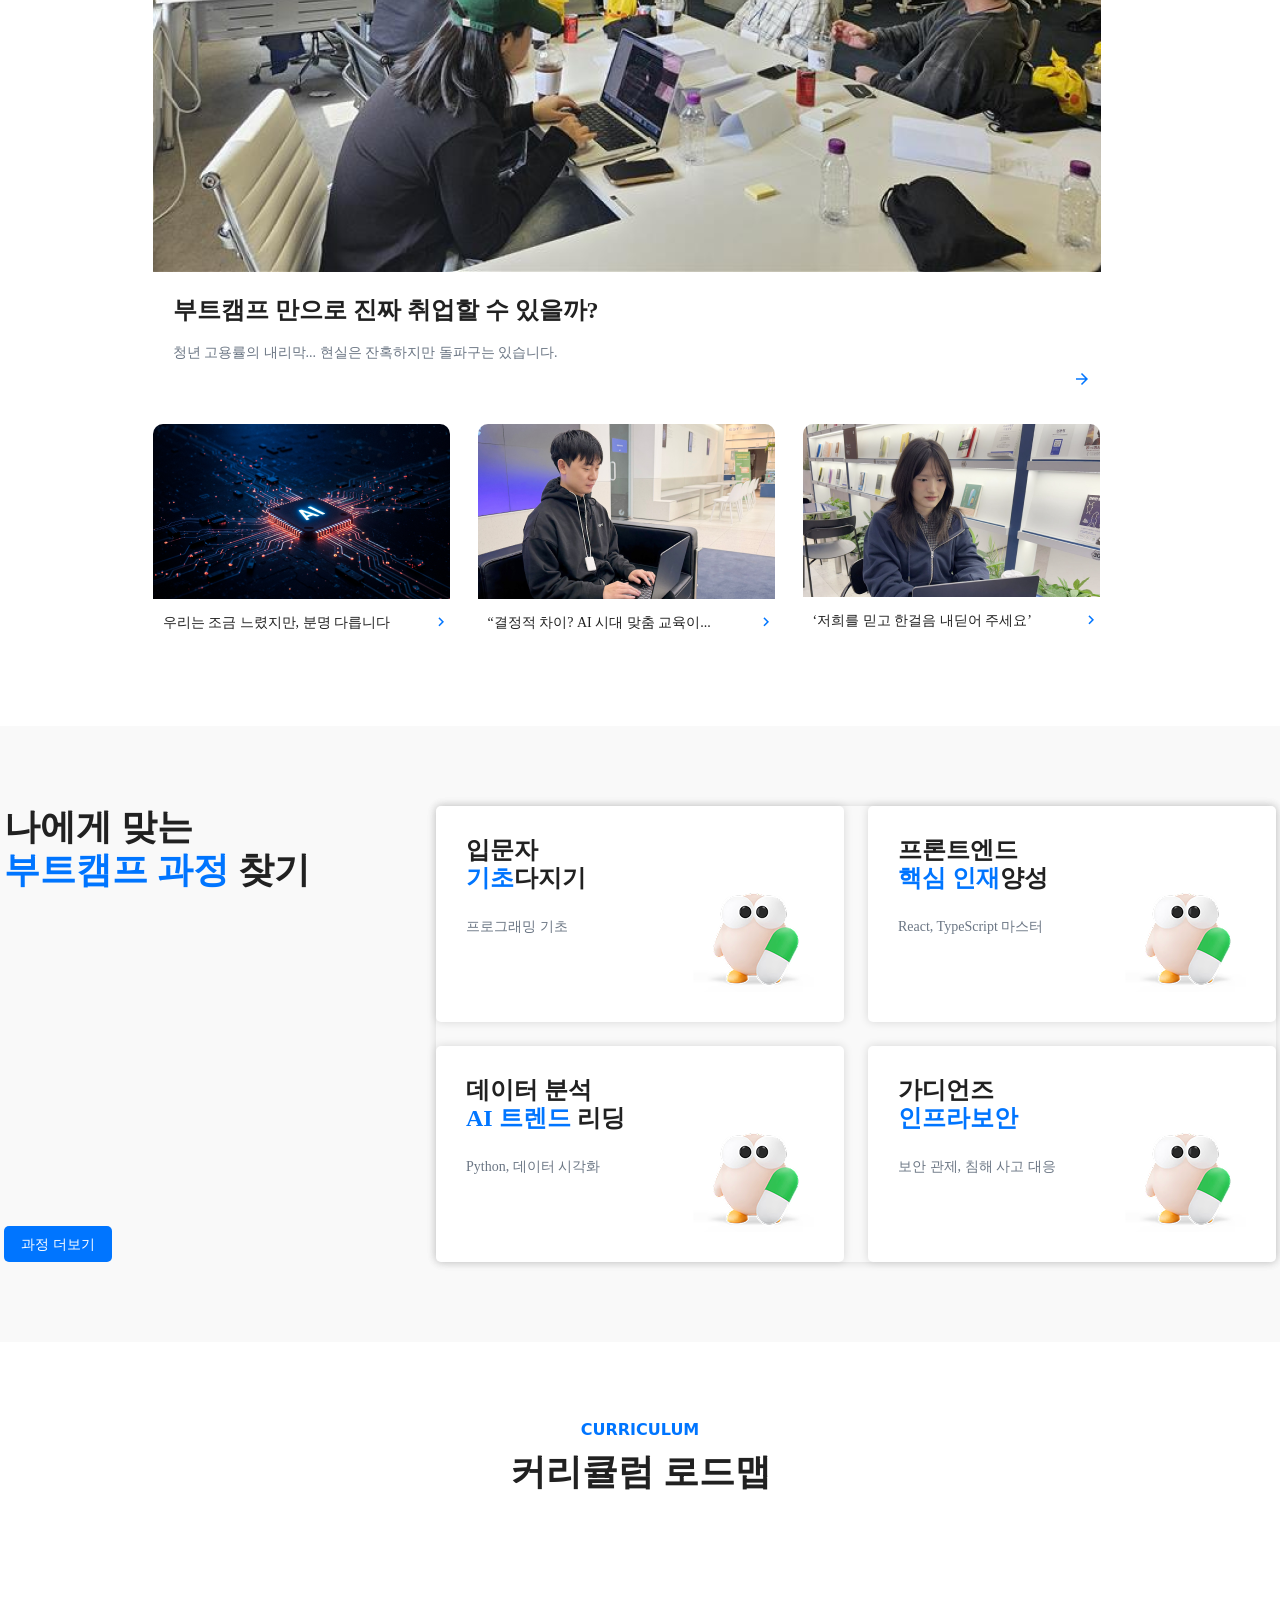
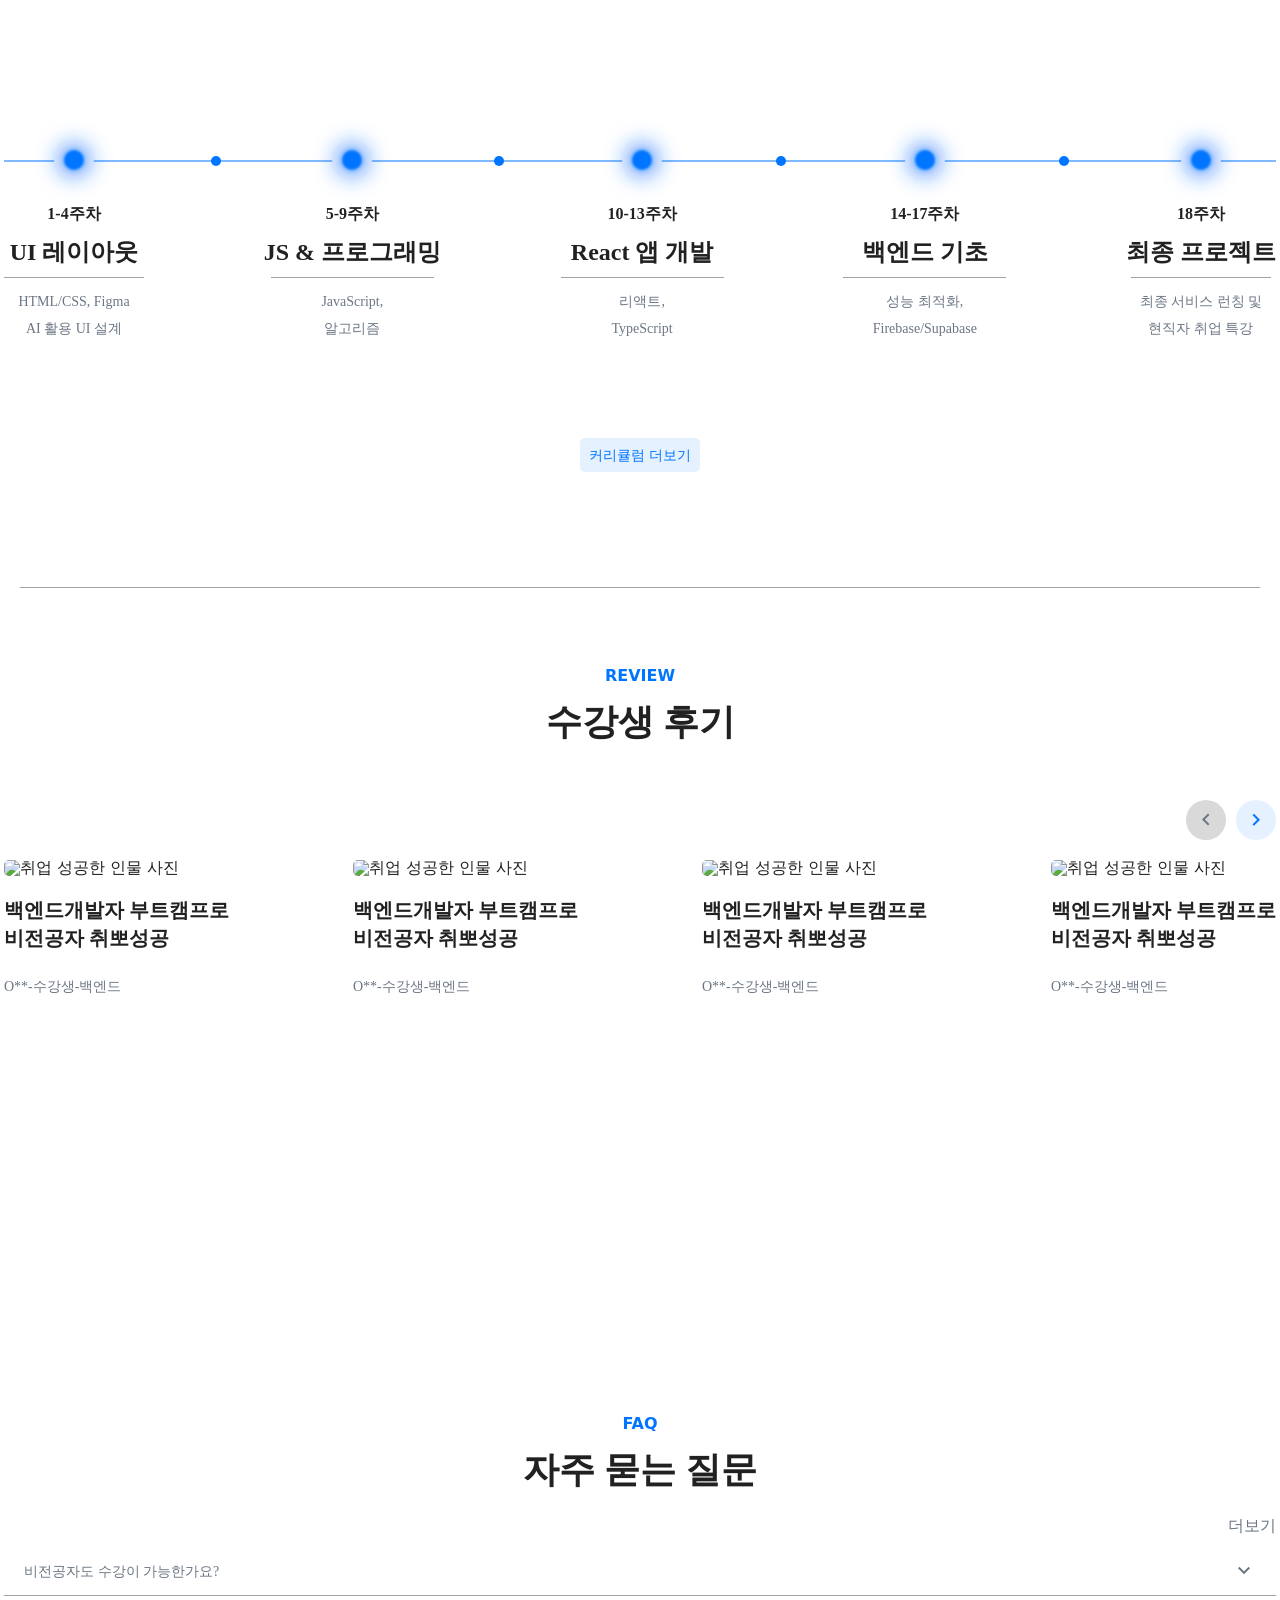
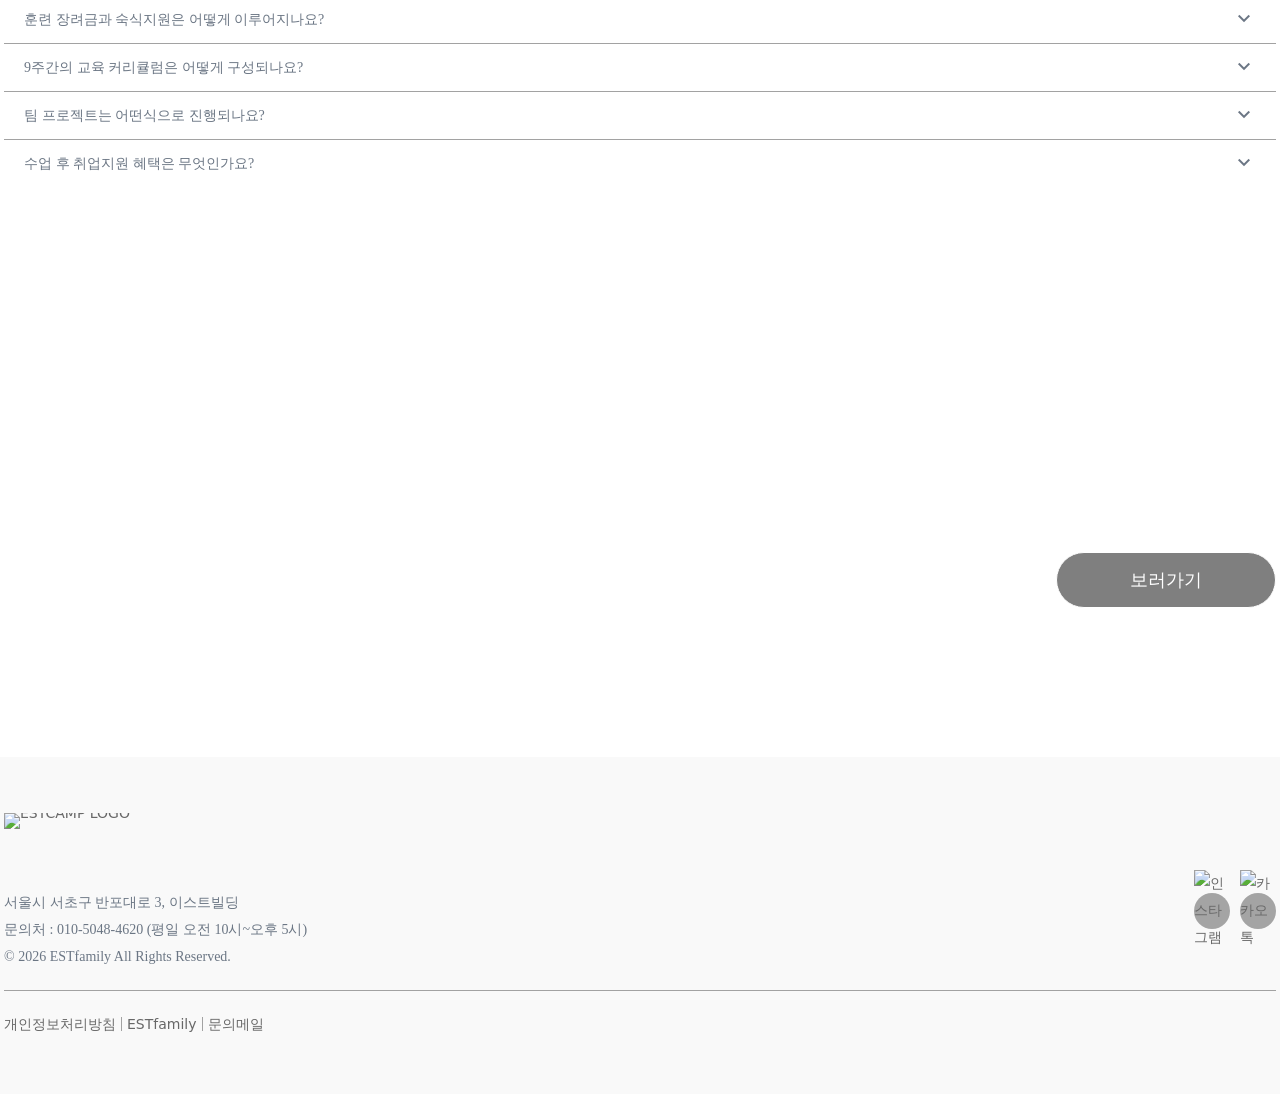
==== commit 287170fa: "Merge remote-tracking branch 'origin/feature-darkmode' into develop" ====
--- a/index.html
+++ b/index.html
@@ -1,72 +1,55 @@
 <!doctype html>
 <html lang="ko">
   <head>
-    <meta charset="UTF-8" />
-    <meta name="viewport" content="width=device-width, initial-scale=1.0" />
-    <title>Document</title>
-    <link rel="stylesheet" href="css/normalize.css" />
-    <link rel="stylesheet" href="css/reset.css" />
-    <link rel="stylesheet" href="css/common.css" />
-    <link rel="stylesheet" href="css/index.css" />
+    <meta charset="UTF-8">
+    <meta name="viewport" content="width=device-width, initial-scale=1.0">
+     <title>EST Camp</title>
+     <meta name="description" content="이스트캠프 부트캠프 - AI, 프론트엔드, 데이터분석 과정"> 
+     <link
+      href="https://fonts.googleapis.com/icon?family=Material+Icons"
+      rel="stylesheet">
+    <link rel="stylesheet" href="css/reset.css">
+    <link rel="stylesheet" href="css/normalize.css">
+    <link rel="stylesheet" href="css/common.css">
+    <link rel="stylesheet" href="css/index.css">
   </head>
   <body>
-    <!-- 강채희-->
-    <!-- //강채희 -->
-    <!-- 박소호 -->
-    <!-- //박소호 -->
-    <!-- 송주윤 -->
-    <!-- //송주윤 -->
-    <!-- 조영빈 -->
-    <!-- //조영빈 -->
-    <!-- 최이리나 -->
-    
-    <head>
-      <meta charset="UTF-8" />
-      <meta name="viewport" content="width=device-width, initial-scale=1.0" />
-      <title>EST Camp</title>
-      <link
-        href="https://fonts.googleapis.com/icon?family=Material+Icons"
-        rel="stylesheet"
-      />
-      <link rel="stylesheet" href="css/common.css" />
-      <link rel="stylesheet" href="css/index.css" />
-      <link rel="stylesheet" href="css/content.css" />
-    </head>
-    <!-- 헤더 -->
-    <!-- 강채희 -->
-    <header class="header">
+  <!-- <body> -->
+  <!-- 헤더 -->
+  <!-- 강채희 -->
+    <header class="main-header bg-muted">
       <div class="container">
         <h1 class="logo">
           <a href="index.html">
-            <img src="./images/Logo.svg" alt="" />
+            <img src="./images/Logo.svg" class="logo-light" alt="EST CAMP LOGO">
+            <img src="./images/logo-darkmode-header.svg" class="logo-dark" alt="EST CAMP LOGO">
             <span class="hidden">EST CAMP</span>
           </a>
         </h1>
-        <nav class="nav">
+        <nav aria-label="주요 메뉴">
           <ul>
-            <li><a href="#">인공지능사관학교</a></li>
-            <li><a href="#">오르미 캠프</a></li>
-            <li><a href="#">모집과정</a></li>
+            <li><a href="#" class="nav-text">인공지능사관학교</a></li>
+            <li><a href="#" class="nav-text">오르미 캠프</a></li>
+            <li><a href="#" class="nav-text">모집과정</a></li>
           </ul>
         </nav>
-        <a href="#" class="btn btn-primary btn-md">지원하기</a>
+        <a href="#" class="btn btn-strong btn-text btn-md">지원하기</a>
         <!-- 토글 버튼 -->
-        <button type="button" class="btn-menu">
-          <span class="toggle-line"></span>
-          <span class="hidden">전체 메뉴</span>
+        <button type="button" class="btn-menu" aria-expanded="false" aria-controls="mobile-menu">
+          <span class="toggle-line" aria-hidden="true"></span>
+          <span class="hidden">전체 메뉴 열기</span>
         </button>
       </div>
     </header>
     <!-- //강채희 -->
-
-    <!-- 박소호 -->
+<main>
+  <!-- 박소호 -->
     <!-- hero 섹션 -->
-    <section class="hero">
-      <img src="" alt="AI배너이미지" />
-      <div class="hero-container">
+    <section class="title-hero">
+      <div class="container">
         <div class="hero-title-box">
           <span class="category">AI시대, 확실한 커리어</span>
-          <h1 class="text-title-xl">이스트캠프</h1>
+          <h2 class="text-title-xl">이스트캠프</h2>
         </div>
         <p class="hero-title-desc">
           AI 선도기업에서 만든 실무기반 IT 취업 부트캠프
@@ -78,27 +61,25 @@
             <span class="material-icons">keyboard_arrow_right</span>
           </a>
 
-          <a class="Button-Big" href="#"
-            >과정 탐색하기
+          <a class="Button-Big  right-btn" href="#">과정 탐색하기
             <span class="material-icons">keyboard_arrow_right</span>
           </a>
         </div>
       </div>
     </section>
-    <!-- //박소호 -->
-
-    <!-- 박소호 -->
+
     <!-- 온라인과정 섹션 -->
     <section class="online">
-      <!-- 온라인 헤더-->
-      <header class="online-intro">
+      <div class="container">
+        <!-- 온라인 헤더-->
+      <header class="intro-header">
         <h2 class="text-h2-lg">이스트소프트 부트캠프</h2>
         <ul class="online-category">
           <li class="text-p on_category">
             <button class="active">온라인과정</button>
           </li>
           <li class="text-p on-off_category">
-            <button>온/오프라인과정</button>
+            <button class="disabled">온/오프라인과정</button>
           </li>
         </ul>
       </header>
@@ -112,15 +93,13 @@
         </button>
       </div>
       <!-- 온라인 컨텐츠 -->
-      <section class="content">
+      <section class="online-content">
         <ul class="list">
           <!-- item -->
           <li class="item1">
             <a href="#">
               <!-- 이미지 -->
-              <figure>
-                <img src="images/front-img.jpg" alt="온라인과정 이미지" />
-              </figure>
+                <img src="images/front-img.jpg" alt="온라인과정 이미지">
               <!-- 텍스트 박스 -->
               <div class="text-box">
                 <h3 class="text-h3-md">프론트엔드 개발 14기</h3>
@@ -129,232 +108,225 @@
             </a>
           </li>
 
-          <li class="item2">
-            <a href="">
-              <!-- 이미지 -->
-              <figure>
-                <img src="images/AI-img.jpg" alt="온라인과정 이미지" />
-              </figure>
-              <!-- 텍스트 박스 -->
-              <div class="text-box">
-                <h3 class="text-h3-md">AI 퀀트 4기</h3>
-                <p class="text-p">모집기간. 2026.05.27~10.23</p>
-              </div>
-            </a>
-          </li>
-
-          <li class="item3">
-            <a href="">
-              <!-- 이미지 -->
-              <figure>
-                <img src="images/IOS-img.jpg" alt="온라인과정 이미지" />
-              </figure>
-              <!-- 텍스트 박스 -->
-              <div class="text-box">
-                <h3 class="text-h3-md">IOS앱 개발 7기</h3>
-                <p class="text-p">모집기간. 2026.03.25~05.18</p>
-              </div>
-            </a>
-          </li>
-        </ul>
-      </section>
+            <li class="item2">
+              <a href="">
+                <!-- 이미지 -->
+                  <img src="images/AI-img.jpg" alt="온라인과정 이미지" />
+                <!-- 텍스트 박스 -->
+                <div class="text-box">
+                  <h3 class="text-h3-md">AI 퀀트 4기</h3>
+                  <p class="text-p">모집기간. 2026.05.27~10.23</p>
+                </div>
+              </a>
+            </li>
+
+            <li class="item3">
+              <a href="">
+                <!-- 이미지 -->
+                  <img src="images/IOS-img.jpg" alt="온라인과정 이미지" />
+                <!-- 텍스트 박스 -->
+                <div class="text-box">
+                  <h3 class="text-h3-md">IOS앱 개발 7기</h3>
+                  <p class="text-p">모집기간. 2026.03.25~05.18</p>
+                </div>
+              </a>
+            </li>
+          </ul>
+        </section>
+      </div>
     </section>
+
     <!-- //박소호 -->
-    <!-- 콘텐츠 -->
-    <!-- 송주윤 -->
-    <section class="hero">
-      <div class="hero-content">
-        <p class="hero-content-subtitle">Career</p>
-        <div class="hero-content-description">
-          <h2>제주 오르미 캠프</h2>
-          <p>
-            제주에서 9주간 숙식과 교육비 전액을 지원받으며 실무 프로젝트에만
-            몰입하는 하이엔드 개발자 양성 과정 입니다.
-          </p>
-        </div>
-
-        <a href="" class="btn btn-primary">보러가기</a>
-      </div>
-    </section>
-
-    <section class="camp-story">
-      <div class="header">
-        <h2>이스트 캠프 콘텐츠</h2>
-        <p>이스트 캠프의 생생한 이야기</p>
-      </div>
-
-      <div class="camp-story-layout">
-        <article class="main-card">
-          <img src="img/big-card.jpg" alt="메인카드 사진" />
-          <div class="card-text">
-            <h3 class="main-card-title">
-              부트캠프 만으로 진짜 취업할 수 있을까?
+
+<!-- 송주윤 -->
+<!-- 컨텐츠 hero 섹션 -->
+  <section class="hero">
+    <div class="hero-content">
+      <p class="hero-content-subtitle">Career</p>
+      <div class="hero-content-description">
+        <h2 class="text-title-xl">제주 오르미 캠프</h2>
+        <p>제주에서 9주간 숙식과 교육비 전액을 지원받으며 실무 프로젝트에만 몰입하는 하이엔드 개발자 양성 과정 입니다.</p>
+      </div>
+      <a href="" class="btn-cta">보러가기</a>
+    </div>
+  </section>
+<!-- //컨텐츠 hero 섹션 -->
+ 
+<!-- 이스트 캠프 이야기 섹션 -->
+<section class="camp-story bg-base">
+  <div class="container">
+    <div class="intro-header">
+      <h2>이스트 캠프 콘텐츠</h2>
+      <p>이스트 캠프의 생생한 이야기</p>
+    </div>
+    <div class="camp-story-layout">
+      <div class="main-card">
+        <img src="images/big-card.jpg" alt="메인카드 사진">
+        <div class="card-text">
+          <h3 class="main-card-title">부트캠프 만으로 진짜 취업할 수 있을까?</h3>
+          <p class="main-card-subtitle">청년 고용률의 내리막...  현실은 잔혹하지만 돌파구는 있습니다.</p>
+          <p class="icon">arrow_forward</p>
+        </div>
+       </div> 
+
+      <div class="camp-story-sidelist">
+        <div class="small-card">
+          <img src="images/small-card1.jpg" alt="카드 리스트 사진1">
+          <p class="small-card-title">
+            <span>
+              우리는 조금 느렸지만, 분명 다릅니다 
+            </span>
+            <span class="icon">keyboard_arrow_right</span>
+          </p> 
+        </div>
+        <div class="small-card">
+          <img src="images/small-card2.jpg" alt="카드 리스트 사진2">
+          <p class="small-card-title">“결정적 차이? AI 시대 맞춤 교육이... <span class="icon">keyboard_arrow_right</span></p>
+        </div>
+        <div class="small-card">
+          <img src="images/small-card3.jpg" alt="카드 리스트 사진3">
+          <p class="small-card-title">‘저희를 믿고 한걸음 내딛어 주세요’  <span class="icon">keyboard_arrow_right</span></p>
+        </div>
+      </div>
+    </div>
+  </div>
+  </section>
+<!-- //이스트 캠프 이야기 섹션 -->
+<!-- //송주윤 -->
+<!-- 과정 찾기 섹션 -->
+  <!-- 강채희 -->  
+  <section id="course" class="bg-muted">
+    <div class="container">
+      <div class="course-intro">
+          <h2 class="course-title text-base text-h2-lg section-title">
+            <span class="title-line">나에게 맞는</span> 
+            <span class="text-point">부트캠프 과정</span> 찾기
+          </h2>
+          <a href="#" class="btn btn-strong btn-text btn-md" aria-label="부트캠프 과정 전체 보기">과정 더보기</a>
+      </div>
+      <div class="course-grid">
+        <article class="course-card card-bg">
+            <div class="course-card-info">
+                <h3 class="course-card-title text-base text-h3-md"><span class="title-line">입문자</span>
+                  <span class="text-point">기초</span>다지기</h3>
+                <p class="course-card-desc text-muted">프로그래밍 기초</p>
+            </div>
+            <div class="course-card-image">
+              <img src="./images/course.png" alt="입문자 과정을 안내하는 알약 캐릭터" />
+            </div>
+        </article>
+        <article class="course-card card-bg">
+            <div class="course-card-info">
+                <h3 class="course-card-title text-base text-h3-md">
+                  <span class="title-line">프론트엔드</span>
+                  <span class="text-point">핵심 인재</span>양성</h3>
+                <p class="course-card-desc text-muted">React, TypeScript 마스터</p>
+            </div>
+            <div class="course-card-image">
+              <img src="./images/course.png" alt="프론트엔드 과정을 알약 캐릭터" />
+            </div>
+        </article>
+        <article class="course-card card-bg">
+            <div class="course-card-info">
+                <h3 class="course-card-title text-base text-h3-md">
+                  <span class="title-line">데이터 분석</span>
+                  <span class="text-point">AI 트렌드</span> 리딩</h3>
+                <p class="course-card-desc text-muted">Python, 데이터 시각화</p>
+            </div>
+            <div class="course-card-image">
+              <img src="./images/course.png" alt="데이터분석 과정을 알약 캐릭터" />
+            </div>
+        </article>
+        <article class="course-card card-bg">
+            <div class="course-card-info">
+                <h3 class="course-card-title text-base text-h3-md">
+                  <span class="title-line">가디언즈</span> 
+                  <span class="text-point">인프라보안</span></h3>
+                <p class="course-card-desc text-muted">보안 관제, 침해 사고 대응</p>
+            </div>
+            <div class="course-card-image">
+              <img src="./images/course.png" alt="인프라보안 과정을 안내하는 알약 캐릭터" />
+            </div>
+        </article>
+      </div>
+    </div>
+  </section>
+  <!-- //강채희 -->  
+  <!-- 커리큘럼 로드맵 -->
+  <!-- 강채희 -->  
+  <section id="curriculum" class="bg-base">
+    <div class="container">
+      <div class="section-header">
+        <span class="section-label" aria-hidden="true">CURRICULUM</span>
+        <h2 class="section-title text-base text-h2-lg">커리큘럼 로드맵</h2>
+      </div>
+      <div class="curriculum-roadmap">
+        <div class="roadmap-line" aria-hidden="true"></div>
+        <div class="roadmap-dots-group" aria-hidden="true">
+          <span class="sub-dot"></span>
+          <span class="sub-dot"></span>
+          <span class="sub-dot"></span>
+          <span class="sub-dot"></span>
+        </div>
+        <ol class="roadmap-items">
+          <li class="roadmap-item">
+            <!-- 각 아이템 위에 놓일 동그라미 -->
+            <span class="roadmap-dot" aria-hidden="true"></span>
+            <h3 class="roadmap-item-title text-base text-h3-md">
+              <span class="curriculum-item-week">1-4주차</span>
+              UI 레이아웃
             </h3>
-            <p class="main-card-subtitle">
-              청년 고용률의 내리막... 현실은 잔혹하지만 돌파구는 있습니다.
-            </p>
-            <p class="icon">arrow_forward</p>
-          </div>
-        </article>
-
-        <div class="camp-story-sidelist">
-          <article class="small-card">
-            <img src="img/small-card1.jpg" alt="카드 리스트 사진1" />
-            <p class="small-card-title">
-              우리는 조금 느렸지만, 분명 다릅니다
-              <span class="icon">keyboard_arrow_right</span>
-            </p>
-          </article>
-          <article class="small-card">
-            <img src="img/small-card2.jpg" alt="카드 리스트 사진2" />
-            <p class="small-card-title">“결정적 차이? AI 시대 맞춤 교육이...</p>
-            <p class="icon">keyboard_arrow_right</p>
-          </article>
-          <article class="small-card">
-            <img src="img/small-card3.jpg" alt="카드 리스트 사진3" />
-            <p class="small-card-title">‘저희를 믿고 한걸음 내딛어 주세요’</p>
-            <span class="icon">keyboard_arrow_right</span>
-          </article>
-        </div>
-      </div>
-    </section>
-    <!-- //송주윤 -->
-    <!-- 과정 찾기 섹션 -->
-    <!-- 강채희 -->
-    <section id="course" class="bg-surface">
-      <div class="container">
-        <div class="course-intro">
-          <h2 class="course-title">
-            <span class="title-line">나에게 맞는</span>
-            <span class="primary-color">부트캠프 과정</span> 찾기
-          </h2>
-          <a href="#" class="btn btn-primary btn-md">과정 더보기</a>
-        </div>
-        <div class="course-grid">
-          <article class="course-card">
-            <div class="course-card-info">
-              <h3 class="course-card-title">
-                <span class="title-line">입문자</span>
-                <span class="primary-color">기초</span>다지기
-              </h3>
-              <p class="course-card-desc">프로그래밍 기초</p>
-            </div>
-            <div class="course-card-image">
-              <img
-                src="./images/course.png"
-                alt="입문자 과정을 안내하는 알약 캐릭터"
-              />
-            </div>
-          </article>
-          <article class="course-card">
-            <div class="course-card-info">
-              <h3 class="course-card-title">
-                <span class="title-line">프론트엔드</span>
-                <span class="primary-color">핵심 인재</span>양성
-              </h3>
-              <p class="course-card-desc">React, TypeScript 마스터</p>
-            </div>
-            <div class="course-card-image">
-              <img
-                src="./images/course.png"
-                alt="프론트엔드 과정을 알약 캐릭터"
-              />
-            </div>
-          </article>
-          <article class="course-card">
-            <div class="course-card-info">
-              <h3 class="course-card-title">
-                <span class="title-line">데이터 분석</span>
-                <span class="primary-color">AI 트렌드</span> 리딩
-              </h3>
-              <p class="course-card-desc">Python, 데이터 시각화</p>
-            </div>
-            <div class="course-card-image">
-              <img
-                src="./images/course.png"
-                alt="데이터분석 과정을 알약 캐릭터"
-              />
-            </div>
-          </article>
-          <article class="course-card">
-            <div class="course-card-info">
-              <h3 class="course-card-title">
-                <span class="title-line">가디언즈</span>
-                <span class="primary-color">인프라보안</span>
-              </h3>
-              <p class="course-card-desc">보안 관제, 침해 사고 대응</p>
-            </div>
-            <div class="course-card-image">
-              <img
-                src="./images/course.png"
-                alt="인프라보안 과정을 안내하는 알약 캐릭터"
-              />
-            </div>
-          </article>
-        </div>
-      </div>
-    </section>
-    <!-- //강채희 -->
-    <!-- 커리큘럼 로드맵 -->
-    <!-- 강채희 -->
-    <header class="curriculum-header">
-      <span class="curriculum-label">CURRICULUM</span>
-      <h2 class="curriculum-title">커리큘럼 로드맵</h2>
-    </header>
-    <div class="curriculum-roadmap">
-      <div class="roadmap-line"></div>
-      <div class="roadmap-items">
-        <article class="roadmap-item">
-          <!-- 각 아이템 위에 놓일 동그라미 -->
-          <div class="roadmap-dot"></div>
-          <h3 class="roadmap-item-title">
-            <span class="curriculum-item-week">1-4주차</span>
-            UI 레이아웃
-          </h3>
-          <p class="curriculum-item-desc">HTML/CSS, Figma AI 활용 UI 설계</p>
-        </article>
-        <article class="roadmap-item">
-          <div class="roadmap-dot"></div>
-          <h3 class="roadmap-item-title">
-            <span class="curriculum-item-week">5-9주차</span>
-            JS & 프로그래밍
-          </h3>
-          <p class="curriculum-item-desc">JavaScript, 알고리즘</p>
-        </article>
-        <article class="roadmap-item">
-          <div class="roadmap-dot"></div>
-          <h3 class="roadmap-item-title">
-            <span class="curriculum-item-week">10-13주차</span>
-            React 앱 개발
-          </h3>
-          <p class="curriculum-item-desc">리액트, TypeScript</p>
-        </article>
-        <article class="roadmap-item">
-          <div class="roadmap-dot"></div>
-          <h3 class="roadmap-item-title">
-            <span class="curriculum-item-week">14-17주차</span>
-            백엔드 기초
-          </h3>
-          <p class="curriculum-item-desc">성능 최적화, Firebase/Supabase</p>
-        </article>
-        <article class="roadmap-item">
-          <div class="roadmap-dot"></div>
-          <h3 class="roadmap-item-title">
-            <span class="curriculum-item-week">18주차</span>
-            최종 프로젝트
-          </h3>
-          <p class="curriculum-item-desc">
-            최종 서비스 런칭 및 현직자 취업 특강
-          </p>
-        </article>
+            <p class="curriculum-item-desc">HTML/CSS, Figma
+              <br>AI 활용 UI 설계</p>
+          </li>
+          <li class="roadmap-item">
+            <span class="roadmap-dot" aria-hidden="true"></span>
+            <h3 class="roadmap-item-title text-base text-h3-md">
+              <span class="curriculum-item-week">5-9주차</span>
+              JS &amp; 프로그래밍
+            </h3>
+            <p class="curriculum-item-desc">JavaScript, 
+              <br>알고리즘</p>
+          </li>
+          <li class="roadmap-item">
+            <span class="roadmap-dot" aria-hidden="true"></span>
+            <h3 class="roadmap-item-title text-base text-h3-md">
+              <span class="curriculum-item-week">10-13주차</span>
+              React 앱 개발
+            </h3>
+            <p class="curriculum-item-desc">리액트, 
+              <br>TypeScript</p>
+          </li>
+          <li class="roadmap-item">
+            <span class="roadmap-dot" aria-hidden="true"></span>
+            <h3 class="roadmap-item-title text-base text-h3-md">
+              <span class="curriculum-item-week">14-17주차</span>
+              백엔드 기초
+            </h3>
+            <p class="curriculum-item-desc">성능 최적화, 
+              <br>Firebase/Supabase</p>
+          </li>
+          <li class="roadmap-item">
+            <span class="roadmap-dot" aria-hidden="true"></span>
+            <h3 class="roadmap-item-title text-base text-h3-md">
+              <span class="curriculum-item-week">18주차</span>
+              최종 프로젝트
+            </h3>
+            <p class="curriculum-item-desc">최종 서비스 런칭 및 
+              <br>현직자 취업 특강</p>
+          </li>
+        </ol>
+      </div>
+      <div class=" curriculum-btn">
+        <a href="#" class="btn">커리큘럼 더보기</a>
       </div>
     </div>
-    <a href="#" class="btn btn-secondary">커리큘럼 더보기</a>
-    <!-- //강채희 -->
-
-    <!-- 박소호 -->
-    <!-- hero 섹션 -->
-    <!-- <section class="hero">
+  </section>
+<!-- //강채희 -->  
+     
+<!-- 박소호 -->
+ <!-- hero 섹션 -->
+     <!-- <section class="hero">
         <div class="hero-container">
           <img src="" alt="AI배너이미지">
             <div class="hero-title-box">
@@ -380,121 +352,265 @@
 
     <!-- 조영빈 -->
     <!-- Review -->
-    <header>
-      <p>review</p>
-      <h2>수강생후기</h2>
-    </header>
-    <section>
-      <div>
-        <button type="button" class="button prev">
-          <span class="material-icons">chevron_left</span>
-        </button>
-        <button type="button" class="button next">
-          <span class="material-icons">chevron_right</span>
-        </button>
-      </div>
-      <div class="content">
-        <div class="review_card">
-          <img src="img/student1.png" alt="취업 성공한 인물 사진" />
-          <h3>백엔드개발자 부트캠프로 비전공자 취뽀성공</h3>
-          <p>O**-수강생-백엔드</p>
-        </div>
-        <div class="review_card">
-          <img src="img/student2.png" alt="취업 성공한 인물 사진" />
-          <h3>프론트엔드 개발자 부트캠프로 비전공자 취뽀성공</h3>
-          <p>O**수강생-프론트엔드</p>
-        </div>
-        <div class="review_card">
-          <img src="img/student3.png" alt="취업 성공한 인물 사진" />
-          <h3>백엔드개발자 부트캠프로 비전공자 취뽀성공</h3>
-          <p>O**수강생-백엔드</p>
-        </div>
-        <div class="review_card">
-          <img src="img/student4.png" alt="취업 성공한 인물 사진" />
-          <h3>프론트엔드 개발자 부트캠프로 비전공자 취뽀성공</h3>
-          <p>O**-수강생-프론트엔드</p>
-        </div>
+
+    <section class="online">
+      <div class="container">
+        <header class="section-header reviewtitle">
+          <span class="section-label primary-color">review</span>
+          <h2 class="text-h2-lg">수강생 후기</h2>
+        </header>
+        <div class="slides_nav">
+          <button class="slide-btn prev">
+            <span class="material-icons">keyboard_arrow_left</span>
+          </button>
+          <button class="slide-btn next">
+            <span class="material-icons">keyboard_arrow_right</span>
+          </button>
+        </div>
+        <section class="online-content">
+          <ul class="review-list">
+            <li class="review-item">
+              <a href="#">
+                <figure>
+                  <img src="images/student1.png" alt="취업 성공한 인물 사진" />
+                </figure>
+                <div class="review-text">
+                  <h3 class="text-h3-md-s">백엔드개발자 부트캠프로</h3>
+                  <h3 class="text-h3-md-s">비전공자 취뽀성공</h3>
+                  <p>O**-수강생-백엔드</p>
+                </div>
+              </a>
+            </li>
+            <li class="review-item">
+              <a href="#">
+                <figure>
+                  <img src="images/student2.png" alt="취업 성공한 인물 사진" />
+                </figure>
+                <div class="review-text">
+                  <h3 class="text-h3-md-s">백엔드개발자 부트캠프로</h3>
+                  <h3 class="text-h3-md-s">비전공자 취뽀성공</h3>
+                  <p>O**-수강생-백엔드</p>
+                </div>
+              </a>
+            </li>
+            <li class="review-item">
+              <a href="#">
+                <figure>
+                  <img src="images/student3.png" alt="취업 성공한 인물 사진" />
+                </figure>
+                <div class="review-text">
+                  <h3 class="text-h3-md-s">백엔드개발자 부트캠프로</h3>
+                  <h3 class="text-h3-md-s">비전공자 취뽀성공</h3>
+                  <p>O**-수강생-백엔드</p>
+                </div>
+              </a>
+            </li>
+            <li class="review-item">
+              <a href="#">
+                <figure>
+                  <img src="images/student4.png" alt="취업 성공한 인물 사진" />
+                </figure>
+                <div class="review-text">
+                  <h3 class="text-h3-md-s">백엔드개발자 부트캠프로</h3>
+                  <h3 class="text-h3-md-s">비전공자 취뽀성공</h3>
+                  <p>O**-수강생-백엔드</p>
+                </div>
+              </a>
+            </li>
+          </ul>
+        </section>
       </div>
     </section>
 
     <!-- FQA -->
-    <section>
-      <div class="header">
-        <p>faq</p>
-        <h2>자주 묻는 질문</h2>
-      </div>
-      <div>
-        <a href="">더보기</a>
-      </div>
-      <ul class="fqa container">
-        <li class="faq_list">
-          <p>비전공자도 수강이 가능한가요?</p>
-          <div class="hidden"><p></p></div>
-        </li>
-
-        <li class="faq_list">
-          <p>훈련 장려금과 숙식지원은 어떻게 이루어지나요?</p>
-          <div class="hidden"><p></p></div>
-        </li>
-        <li class="faq_list">
-          <p>9주간의 교육 커리큘럼은 어떻게 구성되나요?</p>
-          <div class="hidden"><p>..</p></div>
-        </li>
-        <li class="faq_list">
-          <p>팀 프로젝트는 어떤식으로 진행되나요?</p>
-          <div><p class="hidden"></p></div>
-        </li>
-        <li class="faq_list">
-          <p>수업 후 취업지원 혜택은 무엇인가요?</p>
-          <div class="hidden"><p></p></div>
-        </li>
-      </ul>
+    <section class="online">
+      <div class="container">
+        <header class="section-header reviewtitle">
+          <span class="section-label primary-color">faq</span>
+          <h2 class="text-h2-lg">자주 묻는 질문</h2>
+        </header>
+        <div class="faq_warp">
+          <ul class="faq_list">
+            <li class="faq_item">
+              <p class="fqa_question">비전공자도 수강이 가능한가요?
+                <span class="material-icons">keyboard_arrow_down</span>
+              </p>
+              <div class="faq_answer"><p></p></div>
+            </li>
+            <li class="faq_item">
+              <p class="fqa_question">훈련 장려금과 숙식지원은 어떻게 이루어지나요?
+                <span class="material-icons">keyboard_arrow_down</span>
+              </p>
+              <div class="faq_answer"><p></p></div>
+            </li>
+            <li class="faq_item">
+              <p class="fqa_question">9주간의 교육 커리큘럼은 어떻게 구성되나요?
+                <span class="material-icons">keyboard_arrow_down</span>
+              </p>
+              <div class="faq_answer"><p></p></div>
+            </li>
+            <li class="faq_item">
+              <p class="fqa_question">팀 프로젝트는 어떤식으로 진행되나요?
+                <span class="material-icons">keyboard_arrow_down</span>
+              </p>
+              <div><p class="faq_answer"></p></div>
+            </li>
+            <li class="faq_item">
+              <p class="fqa_question">수업 후 취업지원 혜택은 무엇인가요?
+                <span class="material-icons ">keyboard_arrow_down</span>
+              </p>
+              <div class="faq_answer"><p></p></div>
+            </li>
+          </ul>
+          <div class="faq_more">
+            <a href="">더보기</a>
+          </div>
+        </div>
+      </div>
     </section>
+
     <!-- //조영빈 -->
     <!-- 최이리나 -->
     <!-- blue block -->
-
-    <section class="hero-banner">
-      <div class="hero-banner-inner">
-        <div class="hero-banner-text">
-          <h2 class="hero-banner-title">2026 인공지능사관학교<br>7기 교육생 모집</h2>
-        </div>
-
-    <button class="hero-banner-button">보러가기</button>
-      </div>
-      </section>
-
-    <!-- 밑블럭 -->
-    
-    <footer class="footer">
-    <div class="footer-inner">
-    <div class="footer-info">
-  
-       <img src="logo.png" alt="EST camp" class="footer-logo">
-
-      <adress class="footer-address">
-      
-          <p>서울시 서초구 반포대로 3, 이스트빌딩</p>
-          <p>문의처 : 010-5084-4620 (평일 오전 10시~오후 5시)</p>
-          <p>© 2026 ESTTfamily All Rights Reserved.</p>
-      </adress>
-          <div class="footer-line"></div>
-             <nav class="footer-links">
-          <a href="#">개인정보처리방침</a>
-          <span>|</span>
-          <a href="#">ESTfamily</a>
-          <span>|</span>
-          <a href="#">문의메일</a>
-             </nav>
-      </div>
-     
-      <div class="footer-icons">
-        
-          <img src="./images/ft-icon_box.png" alt="social icons">
-       </div>
-    </div>
-    </footer>
-  
+        <!-- blue block -->
+    <section class="banner section-header" aria-labelledby="banner title">
+      <div class="container">
+        <div class="banner-content">
+          <h2 class="text-title-xl text-base">2026 인공지능사관학교
+            <span>7기 교육생 모집</span>
+          </h2>
+          <a href="#" class="btn-cta btn-strong" aria-label="2026 인공지능사관학교 7기 모집 자세히 보기">보러가기</a>
+        </div>
+      </div>
+    </section>
+</main>
     <!-- //최이리나 -->
+     <footer aria-label="사이트 하단 정보" class="bg-muted">
+        <div class="container">
+          <div class="footer-logo">
+            <a href="index.html" aria-label="이스트캠프 메인페이지로 이동">
+              <img src="images/logo_footer.svg" class="logo-light" alt="ESTCAMP LOGO">
+              <img src="images/logo_darkmode-footer.svg" class="logo-dark" alt="ESTCAMP LOGO">
+              <span class="hidden">이스트캠프</span>
+            </a>
+          </div>
+          <div class="footer-md">
+            <div class="footer-info">
+              <address>
+                <p>서울시 서초구 반포대로 3, 이스트빌딩</p>
+                <p><a href="tel:01050484620" aria-label="이스트캠프 고객센터 전화 연결">문의처 : 010-5048-4620</a> (평일 오전 10시~오후 5시)</p>
+              </address>
+              <p class="copyright">&copy; 2026 ESTfamily All Rights Reserved. </p>
+            </div>
+            <div class="sns-links" aria-label="소셜 미디어 링크">
+              <a href="#" aria-label="이스트캠프 인스타그램">
+                <img src="./images/Instagram.svg" alt="인스타그램">
+                <span class="hidden">인스타그램</span>
+              </a>
+              <a href="#" aria-label="이스트캠프 카카오톡 채널">
+                <img src="./images/Kakaotalk.svg" alt="카카오톡">
+                <span class="hidden">카카오톡</span>
+              </a>
+            </div>
+          </div>
+          <div class="footer-policy">
+            <nav class="policy-links" aria-label="약관 및 정책">
+              <a href="#" class="privacy">개인정보처리방침</a>
+              <a href="#">ESTfamily</a>
+              <a href="mailto:contact@estfamily.com">문의메일</a>
+            </nav>
+          </div>
+        </div>
+     </footer>
   </body>
 </html>
+
+
+<!-- <section class="banner section-header" aria-labelledby="banner title">
+      <div class="container">
+        <div class="banner-content">
+          <h2 class="text-title-xl">2026 인공지능사관학교
+            <span>7기 교육생 모집
+          </h2>
+          <a href="#" class="btn-cta btn-primary aria-label=2026 인공지능사관학교 7기 모집 자세히 보기">보러가기</a>
+    <!-- <div class="banner">
+      <div class="banner-content">
+        <p>
+          2026 인공지능사관학교<br />
+          7기 교육생 모집
+        </p>
+        <button>보러가기</button>
+      </div>
+    </div>
+
+    <div class="content">
+      <img src="logo.png" alt="EST camp logo" class="logo-img" />
+
+      <p>실무 중심 프로젝트와 AI 기반 웹 개발 교육을 진행합니다.</p>
+
+      <div class="footer-icons">
+        <a href="#">
+          <img src="https://cdn-icons-png.flaticon.com/512/2111/2111463.png" alt="instagram" />
+        </a>
+
+        <a href="#">
+          <img
+            src="https://upload.wikimedia.org/wikipedia/commons/e/e3/KakaoTalk_logo.svg"
+            alt="kakao"
+          />
+        </a>
+      </div>
+
+      <div class="cards">
+        <div class="card">
+          <h2>프론트엔드 과정</h2>
+          <p>HTML CSS JavaScript 학습</p>
+        </div>
+
+        <div class="card">
+          <h2>백엔드 과정</h2>
+          <p>서버와 데이터베이스 개발</p>
+        </div>
+
+        <div class="card">
+          <h2>AI 프로젝트</h2>
+          <p>AI 활용 실전 프로젝트</p>
+        </div> 
+      </div>
+    </section>
+     <footer aria-label="사이트 하단 정보">
+        <div class="container">
+          <div class="footer-logo">
+            <a href="index.html" aria-label="이스트캠프 메인페이지로 이동">
+              <img src="images/Logo.svg" alt="ESTCAMP LOGO">
+              <span class="hidden">이스트캠프</span>
+            </a>
+          </div>
+          <div class="footer-md">
+            <div class="footer-info">
+              <address>
+                <p>서울시 서초구 반포대로 3, 이스트빌딩</p>
+                <p><a href="tel:01050484620" aria-label="이스트캠프 고객센터 전화 연결">문의처 : 010-5048-4620</a> (평일 오전 10시~오후 5시)</p>
+              </address>
+              <p class="copyright">&copy; 2026 ESTfamily All Rights Reserved. </p>
+            </div>
+            <div class="sns-links" aria-label="소셜 미디어 링크">
+              <a href="#" aria-label="이스트캠프 인스타그램">
+                <img src="./images/Instagram.svg" alt="인스타그램">
+                <span class="hidden">인스타그램</span>
+              </a>
+              <a href="#" aria-label="이스트캠프 카카오톡 채널">
+                <img src="./images/Kakaotalk.svg" alt="카카오톡">
+                <span class="hidden">카카오톡</span>
+              </a>
+            </div>
+          </div>
+          <div class="footer-policy">
+            <nav class="policy-links" aria-label="약관 및 정책">
+              <a href="#" class="privacy">개인정보처리방침</a>
+              <a href="#">ESTfamily</a>
+              <a href="mailto:contact@estfamily.com">문의메일</a>
+            </nav>
+          </div>
+        </div>
+     </footer>  -->
--- a/css/common.css
+++ b/css/common.css
@@ -1,53 +1,322 @@
 @import url("normalize.css");
 @import url("reset.css");
 @import url("flex-utility.css");
+@import url('https://cdn.jsdelivr.net/gh/orioncactus/pretendard@v1.3.9/dist/web/variable/pretendardvariable.min.css');
 
 /* 변수 */
 :root {
+  color-scheme: light dark;
+
   /* Color styles */
-  --black: rgba(0, 0, 0, 1);
-  --white: rgba(255, 255, 255, 1);
-  --medium--black: rgba(33, 33, 33, 1);
-  --e-s-t_blue: rgba(0, 117, 255, 1);
-  --medium--gray: rgba(107, 118, 132, 1);
-  --light--gray: rgba(217, 217, 217, 1);
-  --light--blue: rgba(240, 247, 255, 1);
-  --medium--biue: rgba(229, 241, 255, 1);
-  --liner: rgba(162, 162, 162, 1);
-  --slides-gray: rgba(238, 238, 238, 1);
-  --medium-gray2: rgba(104, 104, 104, 1);
-  --darkmode-section: rgba(17, 24, 39, 1);
+  --black: light-dark(rgba(0, 0, 0, 1), rgba(255, 255, 255, 1));
+  --white: light-dark(rgba(255, 255, 255, 1), rgba(255, 255, 255, 1));
+
+  --medium--black: light-dark(rgb(33, 33, 33), rgb(248, 250, 252));
+
+  --e-s-t_blue: light-dark(
+    rgba(0, 117, 255, 1),
+    rgba(99, 102, 241, 1)
+  );
+
+  --medium--gray: light-dark(
+    #6b7684,
+    #94A3B8
+  );
+
+  --light--gray: light-dark(
+    #d9d9d9,
+    #374151
+  );
+
+  --light--blue: light-dark(
+    rgba(240, 247, 255, 1),
+    rgba(26, 34, 54, 1)
+  );
+
+  --medium--blue: light-dark(
+    rgba(229, 241, 255, 1),
+    rgba(49, 60, 95, 1)
+  );
+
+  --liner: light-dark(
+    rgba(162, 162, 162, 1),
+    rgba(104, 104, 104, 1)
+  );
+
+  --slides-gray: light-dark(
+    rgba(238, 238, 238, 1),
+    rgba(26, 34, 54, 1)
+  );
+
+  --medium-gray2: light-dark(
+    rgb(104, 104, 104),
+    rgb(148, 163, 184)
+  );
+
   --darkmode-card: rgba(26, 34, 54, 1);
-  --darkmode-h2: rgba(248, 250, 252, 1);
+
   --darkmode_main-p: rgba(203, 213, 225, 1);
+
   --darkmode-p: rgba(148, 163, 184, 1);
+
   --darkmode-inactive: rgba(100, 116, 139, 1);
-  --darkmode-h3: rgba(248, 250, 252, 1);
-  --darkmode-category: rgba(129, 140, 248, 1);
-  --darkmode-primary-button: rgba(99, 102, 241, 1);
-  --darkmode-primary-button-text: rgba(248, 250, 252, 1);
-
-  /* Text-size styles */
+
+  --darkmode-btn-text: #f8fafc;
+  --card-base: #F5F5F5;
+
+  --bg-base: light-dark(
+    rgb(255, 255, 255),
+    #111827
+  );
+
+  --bg-muted: light-dark(
+    rgb(249, 249, 249),
+    #0b1020
+  );
+
+  --section-label: light-dark(
+    var(--e-s-t_blue),
+    var(--e-s-t_blue)
+  );
+
+  --text-base: light-dark(
+    var(--medium--black),
+    #F8FAFC
+  );
+
+  --text-muted: light-dark(
+    var(--medium--gray),
+    #94A3B8
+  );
+
+  --text-muted2: light-dark(
+    var(--medium--gray),
+    #CBD5E1
+  );
+
+  --text-point: light-dark(
+    var(--e-s-t_blue),
+    #6366F1
+  );
+
+  --text-dark: light-dark(
+    var(--black),
+    #F8FAFC
+  );
+
+  --text-online: light-dark(
+    var(--e-s-t_blue),
+    #F8FAFC
+  );
+
+  --btn-text: light-dark(
+    var(--white),
+    #F8FAFC
+  );
+
+  --nav-text: light-dark(
+    var(--medium--black),
+    #CBD5E1
+  );
+
+  /* Card-bg */
+  --card-bg: light-dark(
+    var(--white),
+    #1A2236
+  );
+
+  --card-bg2: light-dark(
+    #f5f5f5,
+    #1A2236
+  );
+
+  /* curriculum */
+  --dot-strong: light-dark(
+    var(--e-s-t_blue),
+    #6366F1
+  );
+
+  --dot-soft: light-dark(
+    #d9e5ff,
+    rgba(49, 60, 95, .18)
+  );
+
+  --roadmap-week: light-dark(
+    var(--medium--black),
+    #64748B
+  );
+
+  --roadmap-btn: light-dark(
+    var(--medium--blue),
+    rgba(99, 102, 241, .12)
+  );
+
+  --roadmap-text-color: light-dark(
+    var(--e-s-t_blue),
+    #CBD5E1
+  );
+
+  /* Button */
+  --btn-strong: light-dark(
+    var(--e-s-t_blue),
+    #6366F1
+  );
+  --btn-active: light-dark(
+    var(--medium--blue),
+    var(--medium--gray)
+  );
+  --btn-soft: light-dark(
+    var(--medium--blue),
+    #E0E7FF
+  );
+
+  --btn-inactive-online: light-dark(
+    var(--slides-gray),
+    var(--darkmode-card)
+  );
+
+  --btn-inactive-review: light-dark(
+    var(--light--gray),
+    var(--darkmode-card)
+  );
+  
+/* Title */
   --text-title-xl: 56px;
+
+  /* Heading */
   --text-h2-lg: 36px;
   --text-h3-md: 24px;
+  --text-h3-md-s: 20px;
   --text-h4-sm: 16px;
+
+  /* Body */
   --text-p: 14px;
   --text-link: 14px;
+
+  /* Button */
   --button--big: 18px;
   --button--s: 14px;
-
-  /* Effect styles */
-  --review_shadow: 0px 4px 4px rgba(0, 0, 0, 0.1);
-}
-
-h1 {
+}
+
+body{
+  overscroll-behavior-y:none;
+  font-family: "Pretendard Variable", Pretendard, -apple-system, BlinkMacSystemFont, system-ui, Roboto, "Helvetica Neue", "Segoe UI", "Apple SD Gothic Neo", "Noto Sans KR", "Malgun Gothic", "Apple Color Emoji", "Segoe UI Emoji", "Segoe UI Symbol", sans-serif;
+  -webkit-font-smoothing: antialiased; /* 글꼴 외곽선 정밀도 향상 */
+  -moz-osx-font-smoothing: grayscale;
+}
+
+.bg-base{
+  background-color:var(--bg-base);
+}
+.bg-muted{
+  background-color:var(--bg-muted);
+}
+body {
+  overscroll-behavior-y: none;
+  background-color: var(--bg-base);
+  color: var(--text-base);
+  transition: all 0.3s ease;
+  font-family:
+    "Pretendard Variable",
+    Pretendard,
+    -apple-system,
+    BlinkMacSystemFont,
+    system-ui,
+    Roboto,
+    "Helvetica Neue",
+    "Segoe UI",
+    "Apple SD Gothic Neo",
+    "Noto Sans KR",
+    "Malgun Gothic",
+    "Apple Color Emoji",
+    "Segoe UI Emoji",
+    "Segoe UI Symbol",
+    sans-serif;
+  -webkit-font-smoothing: antialiased; /* 글꼴 외곽선 정밀도 향상 */
+  -moz-osx-font-smoothing: grayscale;
+}
+.text-title-xl {
   font-family: Pretentard;
   font-weight: bold;
   font-size: var(--text-title-xl);
+  line-height: 81px;
+  color: var(--white);
+}
+.text-h3-md-s {
+  font-size: var(--text-h3-md-s);
+}
+.text-h3-md-s {
+  font-size: var(--text-h3-md-s);
+}
+
+@media (max-width: 1024px) {
+  :root {
+    --text-title-xl: 48px;
+
+    --text-h2-lg: 32px;
+    --text-h3-md: 20px;
+    --text-h3-md-s: 18px;
+
+    --button--big: 16px;
+  }
+}
+@media (max-width: 768px) {
+  :root {
+    --text-title-xl: 36px;
+
+    --text-h2-lg: 26px;
+    --text-h3-md: 18px;
+    --text-h3-md-s: 16px;
+
+    --button--big: 14px;
+    --text-p: 13px;
+    --text-link: 13px;
+  }
+}
+.text-title-xl {
+  font-size: var(--text-title-xl);
 }
 
 h2 {
+  font-size: var(--text-h2-lg);
+}
+
+h3 {
+  font-size: var(--text-h3-md);
+}
+
+p {
+  font-size: var(--text-p);
+}
+
+.Button-Big {
+  font-size: var(--button--big);
+}
+/* h1{
+  font-family: Pretentard;
+  font-weight: bold;
+  font-size: var(--text-title-xl);
+  line-height: 81px;
+  color: var(--white);
+} */
+
+/* h1{
+  font-family: Pretentard;
+  font-weight: bold;
+  font-size: var(--text-title-xl);
+  line-height: 81px;
+  color: var(--white);
+} */
+
+/* h1{
+  font-family: Pretentard;
+  font-weight: bold;
+  font-size: var(--text-title-xl);
+  line-height: 81px;
+  color: var(--white);
+} */
+
+h2{
   font-family: Pretentard;
   font-weight: bold;
   font-size: var(--text-h2-lg);
@@ -56,7 +325,7 @@
 h3 {
   font-family: Pretentard;
   font-weight: bold;
-  font-size: var(--text-h3-lg);
+  font-size: var(--text-h3-md);
 }
 
 p,
@@ -68,112 +337,114 @@
 .icon {
   font-family: Material Icons;
 }
-* {
-  margin: 0;
-  padding: 0;
-  box-sizing: border-box;
-}
-
-body {
-  margin: 0;
-  font-family: Arial, sans-serif;
-  background: #f5f5f5;
-}
-
+.nav-text{
+  color:var(--nav-text);
+}
+.btn-primary:focus-visible{
+  outline:2px solid var(--e-s-t_blue);
+  outline-offset:2px;
+}
 /* blue block */
 
-.hero-banner {
-  width: 100%;
-  height: 300px;
-  /* background-image: url("../banner2.png");*/
-  background: url("../banner2.png") center/cover no-repeat !important;
-}
-
-.hero-banner-inner {
-  max-width: 1272px;
-  margin: 0 auto;
-  height: 100%;
-  display: flex;
-  justify-content: space-between;
-  align-items: center;
-}
-.hero-banner-title {
+a{
+  cursor:pointer;
+}
+button{
+  cursor:pointer;
+}
+a {
+  cursor: pointer;
+}
+button {
+  cursor: pointer;
+}
+
+.banner-content {
+  text-align: center;
+}
+
+.banner-content h1 {
   font-size: 48px;
-  font-weight: 700;
-  line-height: 1.4;
-  color: var(--white);
-  text-shadow: 0 2px 10px rgba(0, 0, 0, 0.7);
-}
-
-.hero-banner-button {
-  padding: 14px 32px;
-  border: 1px solid var(--white);
+  margin-bottom: 20px;
+}
+
+.banner-content p {
+  font-size: 22px;
+  margin-bottom: 25px;
+}
+
+.banner-content button {
+  padding: 12px 30px;
+  border: none;
   border-radius: 30px;
-  background: rgba(0,0,0,0.35);
-  color: var(--white);
-  font-size: 16px;
-  font-weight: 600;
+  background: white;
+  color: #1f4ed8;
+  font-weight: bold;
   cursor: pointer;
 }
-
+.section-header{
+  display:flex;
+  flex-direction:column;
+  gap:16px;
+  align-items:center;
+}
+.logo-dark {
+  display: none;
+}
+
+@media (prefers-color-scheme: dark) {
+  .logo-light {
+    display: none;
+  }
+
+  .logo-dark {
+    display: block;
+  }
+}
 /* 밑블럭 */
 
-.footer {
-  width: 100%;
-  background: var(--white);
-}
-.footer-inner {
-  max-width: 1272px;
-  margin: 0 auto;
-  padding: 60px 0;
-  display: flex;
-  justify-content: space-between;
-  align-items: flex-start;
-}
-.footer-logo {
-  width: 320px;
-  height: auto;
-  margin-bottom: 40px;
-}
-.footer-address {
-  font-style: normal;
-  font-size: 12px;
-  color: var(--medium--gray2);
-}
-.footer-address p {
-  margin: 12px 0;
+.content {
+  width: 1100px;
+  margin: 50px auto;
+  background: white;
+  padding: 50px;
+  border-radius: 20px;
+  box-shadow: 0 4px 15px rgba(0, 0, 0, 0.1);
+}
+
+.content h2 {
+  font-size: 36px;
+  margin-bottom: 20px;
+  color: #111;
+}
+
+.content p {
+  color: #666;
   line-height: 1.7;
-}
-.footer-line {
-  width: 100%;
-  height: 1px;
-  background: var(--light--gray);
-  margin: 25px 0;
-}
-.footer-links {
-  display: flex;
-  gap: 8px;
-  font-size: 12px;
-  color: var(--medium--gray2);
-}
-.footer-links a {
-  color: var(--medium--gray2);
-  text-decoration: none;
-}
-.footer-icons {
-  display: flex;
-  gap: 12px;
-  margin-top: 8px;
-}
-.footer-icons img {
-  width: 82px;
-  height: auto;
-}
-
+  margin-bottom: 30px;
+}
+
+.cards {
+  display: flex;
+  gap: 25px;
+}
+
+.card {
+  flex: 1;
+  background: #f0f4ff;
+  padding: 30px;
+  border-radius: 15px;
+}
+
+.card h3 {
+  margin-bottom: 15px;
+  color: #1f4ed8;
+}
 
 /* 레이아웃 */
 .container {
-  max-width: 1272px;
+  width:100%;
+  max-width:1272px;
   margin: 0 auto;
 }
 .hidden {
@@ -186,27 +457,147 @@
 section {
   padding: 80px 0;
 }
-.bg-surface {
-  background-color: #f9f9f9;
+.card-bg{
+  background-color:var(--card-bg);
+}
+
+@media (max-width: 1024px) {
+  section {
+    padding: 60px 30px;
+  }
+}
+@media (max-width: 768px) {
+  section {
+    padding: 40px 20px;
+  }
+}
+.review-content {
+  padding: 0;
+}
+.reviewtitle {
+  width: fit-content;
+  text-align: center;
+  margin: 0 auto;
+  padding-bottom: 30px;
+  gap: 20px;
+}
+.reviewtitle > span {
+  text-transform: uppercase;
+}
+
+.review-content,
+.online-content ul {
+  display: flex;
+  justify-content: space-between;
+}
+.faq_warp {
+  position: relative;
+  padding: 30px 0;
+  display: block;
+}
+
+.faq_more {
+  position: absolute;
+  top: 0;
+  right: 0;
+  color: var(--text-muted);
+}
+/* .faq_more {
+  display: flex;
+  justify-content: flex-end;
+} */
+.fqa_question {
+  display: flex;
+  justify-content: space-between;
+  align-items: center;
+}
+.faq_item {
+  padding: 10px 20px;
+  border-bottom: 1px solid var(--liner);
+}
+.faq_item:last-child {
+  border-bottom: none;
 }
 /* 타이포그래피 */
+.text-title-xl{
+  font-size:var(--text-title-xl);
+  color:var(--white);
+  line-height:81px;
+}
 .primary-color {
   color: var(--e-s-t_blue);
-}
-h2 {
-  font-size: var(--text-h2-lg);
-  color: var(--medium--black);
-  font-weight: 700;
 }
 h3 {
   font-size: var(--text-h3-md);
   font-weight: 700;
-  line-height: 28.6px;
+  line-height: 29px;
 }
 p {
   font-size: var(--text-p);
   line-height: 27px;
   color: var(--medium--gray);
+}
+.section-label{
+  font-weight:700;
+  color:var(--section-label);
+}
+.text-base{
+  color:var(--text-base);
+}
+.text-muted{
+  color:var(--text-muted);
+}
+@media (max-width:1024px){
+  .text-title-xl{
+    font-size:48px;
+  }
+  .text-h2-lg{
+    font-size:32px;
+  }
+  .text-h3-md{
+    font-size:20px;
+  }
+}
+@media (max-width:768px){
+  .text-title-xl{
+    font-size:36px;
+  }
+  .text-h2-lg{
+    font-size:26px;
+  }
+  .text-h3-md{
+    font-size:18px;
+  }
+}
+.btn{
+  display: inline-flex;
+  align-items: center;
+  justify-content: center;
+  border-radius: 5px;
+  transition: 0.3s;
+  font-size: var(--text-link);
+}
+@media (max-width: 1024px) {
+  .text-title-xl {
+    font-size: 48px;
+  }
+  .text-h2-lg {
+    font-size: 32px;
+  }
+  .text-h3-md {
+    font-size: 20px;
+  }
+}
+@media (max-width: 768px) {
+  .text-title-xl {
+    font-size: 36px;
+  }
+  .text-h2-lg {
+    font-size: 26px;
+  }
+  .text-h3-md {
+    font-size: 18px;
+  }
 }
 /* 링크 버튼 */
 .btn-primary {
@@ -220,8 +611,30 @@
   transition: 0.3s;
 }
 .btn-primary:hover {
-  background-color: var(--medium--biue);
+  background-color: var(--medium--blue);
   color: var(--e-s-t_blue);
+}
+
+.Button-Big{
+  width: 174px;
+  height: 54px;
+  font-size: var(--button--big);
+  font-family: 'Pretendard';
+  font-weight: 600;
+  display: flex;
+  justify-content: center;
+  align-items: center;
+  color: var(--white);
+  border-radius: 5px;
+  transition: 0.3s;
+}
+
+.btn-strong{
+  background-color:var(--btn-strong);
+}
+.btn-strong:hover{
+  background-color:var(--btn-soft);
+  color:var(--text-point);
 }
 .btn-md {
   width: 108px;
@@ -229,8 +642,143 @@
   font-size: 14px;
   vertical-align: baseline;
 }
+.btn-text{
+  color:var(--btn-text);
+}
+
 /* 타이포그래피 */
+h2{
+  font-size:var(--text-h2-lg);
+  font-weight:700;
+}
+h3{
+  font-size:var(--text-h3-md);
+  font-weight:700;
+  line-height:28.6px;
+}
+p{
+  font-size:var(--text-p);
+  line-height:27px;
+  color:var(--medium--gray);
+}
 /* 링크 버튼 */
-
+.Button-Big {
+  width: 174px;
+  height: 54px;
+  font-size: var(--button--big);
+  font-family: "Pretendard";
+  font-weight: 600;
+  display: flex;
+  justify-content: center;
+  align-items: center;
+  color: var(--white);
+  border-radius: 5px;
+  transition: 0.3s;
+}
+
+.btn-primary {
+  display: inline-flex;
+  align-items: center;
+  justify-content: center;
+  align-items: center;
+  color: var(--white);
+  border-radius: 5px;
+  transition: 0.3s;
+}
+
+
+.btn-primary{
+  display:inline-flex;
+  align-items:center;
+  justify-content:center;
+  background:var(--e-s-t_blue);
+  color:var(--white);
+  border-radius:5px;
+  font-size:var(--text-link);
+  transition:0.3s;
+}
+.btn-primary:hover{
+  background-color:var(--medium--blue);
+  color:var(--e-s-t_blue);
+}
+.btn-md{
+  width:108px;
+  height:36px;
+  font-size:14px;
+  vertical-align:baseline;
+}
+.btn-cta{
+  display:inline-flex;
+  align-items:center;
+  justify-content:center;
+  width: 218px;
+  height: 54px;
+  font-size: var(--button--big);
+  border-radius: 50px;
+  border: solid 1px white;
+  background:rgba(0, 0, 0, 0.5);
+  color:var(--white);
+  transition:0.3s;
+}
+
+.btn-cta:hover{
+  background-color:var(--btn-strong);
+  color:var(--white);
+  border-color:var(--btn-strong);
+}
+
+
+.slides_nav {
+  display: flex;
+  gap: 10px;
+  padding-top: 30px;
+  padding-bottom: 20px;
+  align-items: center;
+  justify-content: flex-end;
+}
+
+.slide-btn {
+  width: 40px;
+  height: 40px;
+  border-radius: 100%;
+  background: var(--light--gray);
+  color:var(--medium--gray);
+  cursor:pointer;
+  display:flex;
+  align-items:center;
+  justify-content:center;
+  transition:0.3s;
+}
+
+.slide-btn:hover {
+  background: var(--medium--blue);
+  color: var(--e-s-t_blue);
+}
+.slide-btn.next {
+  background: var(--medium--blue);
+  color: var(--e-s-t_blue);
+}
+
+.review-item{
+  background:var(--card-bg2)
+  border-radius: 5px;
+}
+.review-text {
+  display: flex;
+  flex-direction: column;
+  padding-top: 20px;
+}
+.review-text h3 {
+  word-break: keep-all;
+  overflow-wrap: break-word;
+}
+.review-text p{
+  padding-top: 20px
+}
 /* 헤더 -  */
+.intro-header {
+  display: flex;
+  flex-direction: column;
+  gap: 24px;
+}
 /* 푸터 -  */
--- a/css/index.css
+++ b/css/index.css
@@ -1,21 +1,31 @@
 /* 온라인 */
-.online-content{
+.online .container {
+  display: flex;
+  flex-direction: column;
+}
+
+.online-content {
   padding: 0;
 }
 /* 온라인헤더 */
-.online-category{
-  display: flex;
+.online-intro {
+  display: flex;
+  flex-direction: column;
   gap: 24px;
 }
-.online-category button{
-    padding: 4px 20px;
-    border-radius: 50px;
-    background: var(--light--gray);
-    color:var(--medium--gray);
-    font-size: var(--text-p);
-    line-height: 27px;
-    cursor:pointer;
-    transition:all 0.2s ease;
+.online-category {
+  display: flex;
+  gap: 24px;
+}
+.online-category button {
+  padding: 4px 20px;
+  border-radius: 50px;
+  background: var(--btn-inactive-online);
+  color: var(--text-muted);
+  font-size: var(--text-p);
+  line-height: 27px;
+  cursor: pointer;
+  transition: all 0.2s ease;
 }
 .online-category button:hover {
   background: var(--medium--blue);
@@ -23,10 +33,45 @@
 }
 /* 활성화 상태 */
 .online-category button.active {
+  background: var(--btn-active);
+  color: var(--text-online);
+}
+/* 슬라이드네비
+.slides_nav {
+  display: flex;
+  gap: 10px;
+  padding-top: 30px;
+  padding-bottom: 20px;
+  align-items: center;
+  justify-content: flex-end;
+}
+
+.slide-btn {
+  width: 40px;
+  height: 40px;
+  border-radius: 100%;
+  background: var(--light--gray);
+  color:var(--medium--gray);
+  cursor:pointer;
+  display:flex;
+  align-items:center;
+  justify-content:center;
+}
+
+.slide-btn:hover {
   background: var(--medium--blue);
   color: var(--e-s-t_blue);
 }
+.slide-btn.next {
+  background: var(--medium--blue);
+  color: var(--e-s-t_blue);
+} */
 /* 온라인 컨텐츠 */
+.online-content ul {
+  display: flex;
+  justify-content: space-between;
+}
+
 .online-content ul li {
   height: 396px;
 }
@@ -39,17 +84,16 @@
   display: flex;
   flex-direction: column;
   gap: 20px;
-  padding-top: 20px; 
+  padding-top: 20px;
   padding-left: 10px;
 }
 .online-content h3 {
   color: var(--medium--black);
 }
 @media (max-width: 1024px) {
-  .online-content ul{
+  .online-content ul {
     width: 100%;
-    flex-wrap:wrap;
-    padding: 30px;
+    flex-wrap: wrap;
   }
   .text-h2-lg {
     font-size: 32px;
@@ -84,13 +128,13 @@
   height: 800px;
   background-image: url(/images/hero-banner.jpg);
   background-repeat: no-repeat;
-  background-position:center top;
+  background-position: center top;
   background-size: cover;
-  z-index:1;
+  z-index: 1;
 }
 
 /* 컨테이너 */
-.title-hero .container{
+.title-hero .container {
   height: 100%;
   display: flex;
   flex-direction: column;
@@ -99,7 +143,7 @@
 }
 
 /* 타이틀 텍스트 */
-.hero-title-box{
+.hero-title-box {
   display: flex;
   flex-direction: column;
   height: 126px;
@@ -118,7 +162,7 @@
   display: flex;
   font-size: 14px;
   font-weight: 600;
-  font-family: 'Pretendard';
+  font-family: "Pretendard";
   background: var(--light--blue);
   color: var(--e-s-t_blue);
   justify-content: center;
@@ -129,7 +173,7 @@
 .hero-title-desc {
   font-size: 24px;
   line-height: 27px;
-  font-family: 'Pretendard';
+  font-family: "Pretendard";
   font-weight: 400;
   color: var(--white);
 }
@@ -161,7 +205,7 @@
 }
 
 .title-button-box .left-btn:hover{
-  background: var(--light--blue);
+  background: var(--btn-text);
   color: var(--e-s-t_blue);
 }
 .title-button-box .right-btn:hover{
@@ -171,7 +215,7 @@
 
 /* @media */
 @media (max-width: 1024px) {
-  .container {
+  .title-hero .container {
     width: 100%;
     align-items: center;
   }
@@ -186,6 +230,1303 @@
   }
 }
 
+/* 헤더 */
+.main-header {
+  position: sticky;
+  box-shadow: 0 2px 10px rgba(0, 0, 0, 0.05);
+  top: 0;
+  z-index: 100;
+  padding: 22px 0;
+}
+header > .container {
+  display: flex;
+  justify-content: space-between;
+  align-items: center;
+}
+header .logo {
+  height: 25px;
+  transition: 0.3s ease;
+}
+.logo a {
+  display: block;
+  width: 100%;
+  height: 100%;
+}
+nav ul {
+  display: flex;
+  gap: 30px;
+}
+nav li a {
+  display: block;
+  font-size: var(--text-link);
+  line-height: 27px;
+  color: var(--medium--black);
+}
+header .btn-md {
+  width: 108px;
+  height: 36px;
+  font-size: 14px;
+  vertical-align: baseline;
+}
+.btn-menu {
+  display: none;
+}
+
+
+@media (max-width:1024px){
+  .main-header{
+    padding:16px 30px;
+  }
+}
+@media (max-width: 768px) {
+  .main-header {
+    padding: 12px 20px;
+  }
+  .btn-menu {
+    display: block;
+    position: relative;
+    width: 28px;
+    height: 24px;
+    background: transparent;
+    border: none;
+    padding: 0;
+  }
+  .toggle-line,
+  .toggle-line::before,
+  .toggle-line::after{
+    content:'';
+    position:absolute;
+    display:block;
+    width:100%;
+    height:2px;
+    background-color:var(--liner);
+    transition:.3s;
+  }
+  .toggle-line {
+    top: 50%;
+    transform: translateY(-50%);
+  }
+  .toggle-line::before {
+    top: -8px;
+  }
+  .toggle-line::after {
+    top: 8px;
+  }
+  .btn-menu.is-active .toggle-line {
+    background-color: transparent;
+  }
+  .btn-menu.is-active .toggle-line::before {
+    transform: rotate(45deg);
+    top: 0;
+  }
+  .btn-menu.is-active .toggle-line::after {
+    transform: rotate(-45deg);
+    top: 0;
+  }
+  .main-header .btn {
+    display: none;
+  }
+  nav ul {
+    display: none;
+  }
+}
+/* 과정 찾기 섹션 */
+#course .container {
+  width: 100%;
+  display: flex;
+  justify-content: space-between;
+}
+#course .text-point{
+  color:var(--text-point);
+}
+.course-intro{
+  display:flex;
+  flex-direction:column;
+  justify-content: space-between;
+}
+#course .title-line{
+  display:block;
+}
+.course-grid{
+  max-width:840px;
+  width: 100%;
+  display:flex;
+  justify-content: space-between;
+  box-sizing:border-box;
+  border-radius:5px;
+  box-shadow:0 0 10px 0 rgba(0, 0, 0, 0.14);
+}
+.course-intro {
+  display: flex;
+  flex-direction: column;
+  justify-content: space-between;
+}
+.course-title {
+  line-height: 43px;
+}
+#course .title-line {
+  display: block;
+}
+.course-grid {
+  max-width: 840px;
+  width: 100%;
+  display: grid;
+  grid-template-columns: repeat(2, 1fr);
+  gap: 24px;
+}
+.course-card {
+  padding: 30px;
+  display: flex;
+  min-height: 216px;
+  justify-content: space-between;
+  box-sizing: border-box;
+  border-radius: 5px;
+  box-shadow: 0 0 10px 0 rgba(0, 0, 0, 0.14);
+}
+.course-card-info {
+  display: flex;
+  flex-direction: column;
+  gap: 20px;
+}
+.course-card-image {
+  display: flex;
+  align-items: flex-end;
+  justify-content: flex-end;
+  flex-shrink: 0;
+}
+@media (max-width:1024px){
+  #course .container{
+    flex-direction:column;
+    gap:50px;
+  }
+  .course-title{
+    line-height:38px;
+  }
+  .course-intro {
+    flex-direction: row;
+    align-items: flex-end;
+  }
+  .course-grid {
+    max-width: 964px;
+  }
+}
+@media (max-width: 768px) {
+  .course-intro {
+    flex-direction: column;
+    align-items: flex-start;
+    gap: 20px;
+  }
+  .course-title{
+    line-height:31px;
+  }
+  .course-grid{
+    grid-template-columns:1fr
+  }
+}
+/* 커리큘럼 섹션 */
+#curriculum {
+  padding-bottom: 0;
+}
+
+#curriculum::after {
+  content: '';
+  display: block;
+  height: 1px;
+  background-color: var(--liner);
+  max-width: 1272px;
+  width: calc(100% - 40px);
+  margin: 115px auto 0;
+}
+#curriculum .container {
+  width: 100%;
+  display: flex;
+  flex-direction: column;
+  align-items: center;
+  gap: 90px;
+}
+.curriculum-roadmap {
+  position: relative;
+  width: 100%;
+  max-width: 1272px;
+  margin: 0 auto;
+  display: grid;
+  grid-template-columns: repeat(9, 1fr);
+  align-items: center;
+  box-sizing: border-box;
+}
+.roadmap-line {
+  position: absolute;
+  top: 50%;
+  left: 0;
+  right: 0;
+  transform: translateY(-50%);
+  height: 1px;
+  background: var(--e-s-t_blue);
+  z-index: 0;
+}
+.roadmap-dots-group {
+  grid-column: 1 / -1;
+  display: grid;
+  grid-template-columns: repeat(9, 1fr);
+  position: absolute;
+  left: 0;
+  right: 0;
+  pointer-events: none;
+  z-index: 1;
+}
+
+.sub-dot {
+  justify-self: center;
+  width: 10px;
+  height: 10px;
+  background-color: var(--dot-strong);
+  border-radius: 50%;
+}
+
+.sub-dot:nth-child(1) { grid-column: 2; }
+.sub-dot:nth-child(2) { grid-column: 4; }
+.sub-dot:nth-child(3) { grid-column: 6; }
+.sub-dot:nth-child(4) { grid-column: 8; }
+.roadmap-items {
+  grid-column: 1 / -1;
+  display: flex;
+  justify-content: space-between;
+  text-align: center;
+  margin-top: 160px;
+  position: relative;
+  z-index: 2;
+}
+.roadmap-item {
+  display: flex;
+  flex-direction: column;
+  align-items: center;
+  transition: transform 0.3s ease;
+}
+
+.roadmap-item:hover {
+  transform: scale(1.05);
+}
+.roadmap-dot {
+  display: flex;
+  align-items: center;
+  justify-content: center;
+  width: 40px;
+  height: 40px;
+  background-color: var(--dot-soft);
+  box-shadow: 0 0 20px rgba(0, 117, 255, 0.4);
+  border-radius: 50%;
+  margin-bottom: 20px;
+  transition: 0.3s ease-out;
+  position: relative;
+}
+.roadmap-dot::after {
+  content: "";
+  display: block;
+  width: 20px;
+  height: 20px;
+  background-color: var(--dot-strong);
+  border-radius: 50%;
+  transition: transform 0.3s ease, background-color 0.3s ease;
+  box-shadow: 0 0 10px 2px rgba(0, 117, 255, 0.6);
+  filter: blur(1px);
+  position: absolute;
+}
+.roadmap-item:hover .roadmap-dot {
+  transform: scale(1.15);
+  background-color: #fff;
+  box-shadow: var(--roadmap-item-hover);
+}
+.roadmap-item:hover .roadmap-dot::after {
+  transform: scale(1.2);
+  background-color: var(--roadmap-item-after-hover);
+}
+.roadmap-item-title {
+  display: flex;
+  flex-direction: column;
+  gap: 10px;
+}
+
+.roadmap-item-title::after {
+  content: '';
+  display: block;
+  width: 163px;
+  height: 1px;
+  background-color: var(--liner);
+  margin: 0 auto;
+}
+
+.roadmap-item:first-child .roadmap-item-title::after,
+.roadmap-item:last-child .roadmap-item-title::after {
+  width: 140px;
+}
+
+.curriculum-item-week {
+  display: block;
+  font-size: 16px;
+  color: var(--roadmap-week);
+}
+
+.curriculum-item-desc {
+  margin-top: 10px;
+  color: var(--text-muted2);
+  word-break: keep-all;
+}
+.curriculum-btn{
+  display:flex;
+  justify-content: center;
+  align-items: center;
+  width: 120px;
+  height: 34px;
+  margin-top: 6px;
+  box-sizing: border-box;
+  background-color: var(--roadmap-btn);
+  color: var(--roadmap-text-color);
+  border-radius: 5px;
+  transition: 0.3s;
+}
+.curriculum-btn:hover {
+  background-color: var(--btn-strong);
+  color: var(--white);
+}
+@media (max-width: 1024px) {
+  .curriculum-roadmap {
+    width: 100%;
+    margin: 0 auto;
+    position: relative;
+    min-height: 350px; 
+    display: flex;
+    align-items: center;
+  }
+  .roadmap-line {
+    position: absolute;
+    top: 50%;
+    left: 0;
+    height: 1px;
+    background-color: var(--e-s-t_blue);
+    transform: translateY(-50%);
+    z-index: 0;
+  }
+  .roadmap-items{
+    display: grid;
+    grid-template-columns: repeat(9, minmax(0, 1fr)); 
+    width: 100%;
+    margin: 0 auto;
+    gap: 0; 
+    padding: 0;
+  }
+  .roadmap-dots-group {
+    z-index: 1;
+    pointer-events: none;
+    position: absolute;
+    top: 50%;
+    left: 0;
+    transform: translateY(-50%);
+  }
+  .sub-dot {
+    grid-column: span 1;
+    justify-self: center; 
+    align-self: center; 
+  }
+  .sub-dot:nth-child(1) { 
+    grid-column: 2; 
+  }
+  .sub-dot:nth-child(2) { 
+    grid-column: 4; 
+  }
+  .sub-dot:nth-child(3) { 
+    grid-column: 6; 
+  }
+  .sub-dot:nth-child(4) { 
+    grid-column: 8; 
+  }
+  .roadmap-items {
+    z-index: 2;
+    position: relative;
+    width: 100%;
+  }
+  .roadmap-item {
+    grid-column: span 1;
+    display: flex;
+    flex-direction: column;
+    position: relative;
+    width: 100%;
+    min-width: 0;
+    overflow: visible;
+  }
+  .roadmap-item:hover {
+    transform: scale(1.05);
+    transition: transform 0.3s ease;
+  }
+  .roadmap-item:nth-child(1) {
+    grid-column: 1;
+    justify-self: start;
+    align-items: flex-start;
+  }
+  .roadmap-item:nth-child(2) { 
+    grid-column: 3; 
+    justify-self: center; 
+    align-items: center; 
+  }
+  .roadmap-item:nth-child(3) { 
+    grid-column: 5; 
+    justify-self: center; 
+    align-items: center; 
+  }
+  .roadmap-item:nth-child(4) { 
+    grid-column: 7; 
+    justify-self: center;
+    align-items: center; }
+  .roadmap-item:nth-child(5) { 
+    grid-column: 9; 
+    justify-self: end; 
+    align-items: flex-end; 
+  }
+  .roadmap-item-title,
+  .curriculum-item-desc {
+    text-align:center; 
+  }
+  .roadmap-item:nth-child(even) {
+    transform: translateY(calc(-50% + 20px));
+    flex-direction: column-reverse;
+  }
+  .roadmap-item:nth-child(odd) {
+    transform: translateY(calc(50% - 20px)); 
+  }
+  .roadmap-dot {
+    margin: 0; 
+    flex-shrink: 0;
+  }
+  .roadmap-item:first-child {
+    grid-column: 1;
+    justify-self: center; 
+    align-items: center;
+    padding-left: 20px; 
+  }
+  .roadmap-item:last-child {
+    grid-column: 9;
+    justify-self: center; 
+    align-items: center;
+    padding-right: 20px; 
+  }
+  .roadmap-item:nth-child(even) .roadmap-item-title::after {
+    margin-top: 10px;
+  }
+  .roadmap-item:nth-child(even) .roadmap-item-title {
+    flex-direction: column-reverse;
+  }
+  .roadmap-item:nth-child(2),
+  .roadmap-item:nth-child(3),
+  .roadmap-item:nth-child(4) {
+    justify-self: center;
+    align-items: center;
+  }
+  .roadmap-item-title,
+  .curriculum-item-desc {
+    overflow:hidden;
+  }
+}
+@media (max-width: 768px) {
+  #curriculum .roadmap-item {
+    transform: none;
+  }
+   .curriculum-roadmap {
+    position: relative;
+    min-height: 100%;
+  }
+  .roadmap-items {
+    display: flex;
+    flex-direction: column;
+    gap: 40px;
+    align-items:flex-start;
+  }
+  .roadmap-item {
+    position: relative;
+    display: grid;
+    grid-template-columns: 40px auto;
+    align-items: flex-start;
+    justify-content: start;
+    min-height: auto;
+    column-gap:40px;
+  }
+
+  .roadmap-dot {
+    position: absolute;
+    left: 20px;
+    top: 50%; 
+    transform:translateY(-50%);
+  }
+  .roadmap-item:hover .roadmap-dot {
+    transform: translateY(-50%) scale(1.15);
+  }
+  .roadmap-item-title,
+  .curriculum-item-desc {
+    text-align: center;
+    align-items: center;
+    grid-column: 2;
+  }
+  .roadmap-item-title {
+    gap: 4px;
+  }
+  .roadmap-line {
+    left: 40px;
+    top: 0;
+    bottom: 0;
+    width: 1px;
+    transform: none;
+    height:auto;
+  }
+  .sub-dot {
+    display: none;
+  }
+  .roadmap-item:nth-child(even) .roadmap-item-title::after {
+    margin-top:0px;
+  }
+  .roadmap-item:nth-child(even) .roadmap-item-title {
+    flex-direction: column;
+  }
+}
+/* #curriculum{
+  padding-bottom:0;
+}
+#curriculum::after{
+  content:'';
+  display:block;
+  height:1px;
+  background-color:var(--liner);
+  max-width:1272px;
+  width:calc(100% - 40px);
+  margin:115px auto 0;
+}
+#curriculum .container{
+  width: 100%;
+  display:flex;
+  flex-direction: column;
+  justify-content: center;
+  align-items: center;
+  gap:90px;
+}
+.curriculum-roadmap {
+  grid-template-columns: repeat(9, 1fr);
+  position: relative;
+  width: 100%;
+  max-width: 1272px;
+  margin: 0 auto;
+  display: grid;
+  align-items: center;
+  box-sizing:border-box;
+}
+#curriculum .section-label {
+  margin-bottom: 16px;
+}
+.curriculum-item-desc {
+  color: var(--text-muted2);
+}
+.roadmap-items {
+  grid-column: 1 / -1;
+  display:flex;
+  justify-content:space-between;
+  text-align:center;
+  margin-top:160px;
+  position:relative;
+}
+.roadmap-item {
+  grid-column: span 1;
+  display: flex;
+  flex-direction: column;
+  align-items: center;
+}
+.roadmap-item-title{
+  display:flex;
+  flex-direction:column;
+  gap:10px;
+}
+.roadmap-item-title::after{
+  content:'';
+  display:block;
+  width:163px;
+  height:1px;
+  background-color:var(--liner);
+}
+.roadmap-item:first-child .roadmap-item-title::after,
+.roadmap-item:last-child .roadmap-item-title::after{
+  width:140px;
+}
+.curriculum-item-week{
+  display:block;
+  font-size:16px;
+}
+.roadmap-item:first-child,
+.roadmap-item:last-child{
+  width:auto;
+}
+.roadmap-dots-group {
+  grid-column: 1 / -1;
+  display: grid;
+  grid-template-columns: repeat(9, 1fr);
+  position: absolute;
+  left: 0;
+  right: 0;
+  pointer-events: none;
+  z-index: 1;
+}
+.sub-dot:nth-child(1) { grid-column: 2; }
+.sub-dot:nth-child(2) { grid-column: 4; }
+.sub-dot:nth-child(3) { grid-column: 6; }
+.sub-dot:nth-child(4) { grid-column: 8; }
+.sub-dot {
+  justify-self: center;
+  width:10px; height:10px;
+  background-color:var(--dot-strong);
+  border-radius:50%;
+}
+.roadmap-dot{
+  display:flex;
+  align-items: center;
+  justify-content: center;
+  width: 40px;
+  height: 40px;
+  background-color: var(--dot-soft);
+  box-shadow: 0 0 20px rgba(0, 117, 255, 0.4);
+  border-radius: 50%;
+  margin-bottom: 10px;
+  transition: 0.3s ease-out;
+  margin-bottom: 20px;
+}
+.curriculum-item-desc{
+  margin-top:10px;
+}
+.roadmap-item-title,
+.curriculum-item-desc {
+  min-width: 0; 
+  word-break: keep-all;
+  overflow-wrap: break-word;
+}
+.roadmap-item:hover{
+  transform:scale(1.05);
+  transition:transform .3s ease;
+}
+.roadmap-item:hover .roadmap-dot {
+  transform: scale(1.15);
+  background-color: #fff;
+  box-shadow: var(--roadmap-item-hover);
+}
+.roadmap-dot:hover::after {
+  transform: scale(1.2);
+  background-color: var(--roadmap-item-after-hover);
+}
+.roadmap-dot::after {
+  content: "";
+  display: block;
+  width: 20px;
+  height: 20px;
+  background-color: var(--dot-strong);
+  border-radius: 50%;
+  transition: transform 0.3s ease;
+  box-shadow: 0 0 10px 2px rgba(0, 117, 255, 0.6);
+  will-change: filter;
+  filter: blur(1px);
+  backface-visibility: hidden;
+}
+.roadmap-line{
+  position: absolute;
+  top: 50%;
+  left: 0;
+  right: 0;
+  transform: translateY(-50%);
+  height: 1px;
+  background: var(--e-s-t_blue);
+}
+.curriculum-btn{
+  display:flex;
+  justify-content: center;
+  align-items: center;
+  width: 120px;
+  height: 34px;
+  margin-top: 6px;
+  box-sizing: border-box;
+  background-color: var(--roadmap-btn);
+  color: var(--roadmap-text-color);
+  border-radius: 5px;
+  transition: 0.3s;
+}
+.curriculum-btn:hover {
+  background-color: var(--btn-strong);
+  color: var(--white);
+}
+.curriculum-item-week {
+  color: var(--roadmap-week);
+}
+@media (max-width: 1024px) {
+  .curriculum-roadmap {
+    width: 100%;
+    margin: 0 auto;
+    position: relative;
+    min-height: 350px; 
+    display: flex;
+    align-items: center;
+  }
+  .roadmap-line {
+    position: absolute;
+    top: 50%;
+    left: 0;
+    height: 1px;
+    background-color: var(--e-s-t_blue);
+    transform: translateY(-50%);
+    z-index: 0;
+  }
+  .roadmap-items{
+    display: grid;
+    grid-template-columns: repeat(9, minmax(0, 1fr)); 
+    width: 100%;
+    margin: 0 auto;
+    gap: 0; 
+    padding: 0;
+  }
+  .roadmap-dots-group {
+    z-index: 1;
+    pointer-events: none;
+    position: absolute;
+    top: 50%;
+    left: 0;
+    transform: translateY(-50%);
+  }
+  .sub-dot {
+    grid-column: span 1;
+    justify-self: center; 
+    align-self: center; 
+  }
+  .sub-dot:nth-child(1) { 
+    grid-column: 2; 
+  }
+  .sub-dot:nth-child(2) { 
+    grid-column: 4; 
+  }
+  .sub-dot:nth-child(3) { 
+    grid-column: 6; 
+  }
+  .sub-dot:nth-child(4) { 
+    grid-column: 8; 
+  }
+  .roadmap-items {
+    z-index: 2;
+    position: relative;
+    width: 100%;
+  }
+  .roadmap-item {
+    grid-column: span 1;
+    display: flex;
+    flex-direction: column;
+    position: relative;
+    width: 100%;
+    min-width: 0;
+    overflow: visible;
+  }
+  .roadmap-item:hover {
+    transform: scale(1.05);
+    transition: transform 0.3s ease;
+  }
+  .roadmap-item:nth-child(1) {
+    grid-column: 1;
+    justify-self: start;
+    align-items: flex-start;
+  }
+  .roadmap-item:nth-child(2) { 
+    grid-column: 3; 
+    justify-self: center; 
+    align-items: center; 
+  }
+  .roadmap-item:nth-child(3) { 
+    grid-column: 5; 
+    justify-self: center; 
+    align-items: center; 
+  }
+  .roadmap-item:nth-child(4) { 
+    grid-column: 7; 
+    justify-self: center;
+    align-items: center; }
+  .roadmap-item:nth-child(5) { 
+    grid-column: 9; 
+    justify-self: end; 
+    align-items: flex-end; 
+  }
+  .roadmap-item-title,
+  .curriculum-item-desc {
+    text-align:center; 
+  }
+  .roadmap-item:nth-child(even) {
+    transform: translateY(calc(-50% + 20px));
+    flex-direction: column-reverse;
+  }
+  .roadmap-item:nth-child(odd) {
+    transform: translateY(calc(50% - 20px)); 
+  }
+  .roadmap-dot {
+    margin: 0; 
+    flex-shrink: 0;
+  }
+  .roadmap-item:first-child {
+    grid-column: 1;
+    justify-self: center; 
+    align-items: center;
+    padding-left: 20px; 
+  }
+  .roadmap-item:last-child {
+    grid-column: 9;
+    justify-self: center; 
+    align-items: center;
+    padding-right: 20px; 
+  }
+  .roadmap-item:nth-child(even) .roadmap-item-title::after {
+    margin-top: 10px;
+  }
+  .roadmap-item:nth-child(even) .roadmap-item-title {
+    flex-direction: column-reverse;
+  }
+  .roadmap-item:nth-child(2),
+  .roadmap-item:nth-child(3),
+  .roadmap-item:nth-child(4) {
+    justify-self: center;
+    align-items: center;
+  }
+  .roadmap-item-title,
+  .curriculum-item-desc {
+    overflow:hidden;
+  }
+}
+@media (max-width:768px){
+  .roadmap-dots-group{
+    display:none;
+  }
+  .roadmap-item,
+  .roadmap-item:nth-child(odd),
+  .roadmap-item:nth-child(even),
+  .roadmap-item:first-child,
+  .roadmap-item:last-child{
+    transform:none;
+    width:fit-content;
+    padding:0;
+  }
+  .curriculum-roadmap{
+    position:relative;
+    width:100%;
+  }
+  .roadmap-line{
+    position:absolute;
+    left:20px;     
+    top:0;    
+    bottom:0;  
+    width:1px;
+    transform:translateY(20px);
+    height:calc(100% - 40px);
+    background-color:var(--e-s-t_blue);
+  }
+  .roadmap-items{
+    display:flex;
+    flex-direction:column;
+    gap:30px;
+    position:relative;
+  }
+  .roadmap-item{
+    display:grid;
+    grid-template-columns:40px auto;
+    row-gap:8px;
+    column-gap:30px;
+    align-items:center; 
+    position:relative;
+    z-index:1;
+  }
+  .roadmap-item:nth-child(even) .roadmap-item-title{
+    flex-direction:column;
+  }
+  .roadmap-dot{
+    grid-column:1;
+    width:40px;
+    height:40px;
+    margin:0;
+    grid-row:1/3;
+    justify-self:center;
+    align-self:center;
+    flex-shrink:0;
+  }
+  .roadmap-item-title{
+    grid-column:2;
+    display:flex;
+    flex-direction:column;
+    justify-content:center;
+    align-items:center;
+    text-align:center;
+    margin:0;
+  }
+  .roadmap-item-title::after{
+    content:'';
+    display:block;
+    width:100%;
+    max-width:140px;
+    height:1px;
+    margin-top:8px;
+    background-color:var(--liner);
+  }
+  .curriculum-item-desc{
+    grid-column:2;
+    margin:0;
+    text-align:center;
+  }
+} */
+/* 베너 */
+.banner{
+  width:100%;
+  min-height:100%;
+  padding:149px 0;
+  background:url("../images/banner.jpg") no-repeat center / cover;
+  box-sizing:border-box;
+}
+.banner-content{
+  display:flex;
+  justify-content: space-between;
+  width:100%;
+}
+.banner .container{
+  display:flex;
+  justify-content: space-between;
+  width:100%;
+}
+.banner .btn-cta{
+  align-self:flex-end;
+}
+.banner .text-title-xl{
+  text-align:left;
+  color:var(--white);
+}
+.banner h2 span{
+  display:block;
+}
+@media (max-width:1024px){
+  section.banner{
+    padding:60px 30px;
+  }
+}
+@media (max-width:768px){
+  section.banner{
+    padding:40px 20px;
+  }
+  .banner-content{
+    flex-direction:column;
+    align-items:center;
+    gap:20px;
+  }
+  .banner .btn-cta{
+    align-self:center;
+  }
+  .banner .text-title-xl{
+    text-align:center;
+  }
+}
+/* 푸터 */
+footer{
+  padding:56px 0;
+  color:var(--medium-gray2);;
+  font-size:14px;
+  line-height:27px;
+}
+.footer-logo{
+  line-height:0;
+}
+.footer-info address{
+  display:flex;
+  flex-direction:column;
+}
+.footer-md{
+  display:flex;
+  justify-content: space-between;
+  align-items:flex-start;
+  margin-top:60px;
+}
+.sns-links{
+  display:flex;
+  gap:10px;
+  margin-top:4px;
+}
+.sns-links a{
+  background-color:#a4a4a4;
+  border-radius:50%;
+  width:36px;
+  height:36px;
+  display:flex;
+  align-items: center;
+  justify-content: center;
+}
+.footer-policy{
+  border-top:1px solid var(--liner);
+  margin-top:20px;
+  padding-top:20px;
+}
+.policy-links{
+  display:flex;
+}
+.policy-links a{
+  display:flex;
+  align-items:center;
+  gap:5px;
+}
+.policy-links a::after{
+  content:'';
+  width:1px;
+  height:14px;
+  background-color:var(--liner);
+  margin-right:5px;
+}
+.policy-links a:last-child::after{
+  display:none;
+}
+@media (max-width:1024px){
+  footer{
+    padding:60px 30px;
+  }
+}
+@media (max-width:768px){
+  footer{
+    padding:40px 20px;
+  }
+  footer .container{
+    display:flex;
+    flex-direction:column;
+    align-items:center;
+    gap:30px;
+  }
+  .footer-md{
+    flex-direction:column-reverse;
+    align-items:center;
+    text-align:center;
+    gap:20px;
+  }
+  .policy-links {
+    display: flex;
+    flex-wrap: wrap;
+    justify-content: center;
+    gap: 15px;
+  }
+  .footer-policy{
+    width:100%;
+    margin-top:0;
+  }
+  .policy-links a::after {
+    display: none;
+  }
+}
+
+/* 컨텐츠 hero 섹션 */
+.camp-story .container {
+  display: flex;
+  flex-direction: column;
+}
+
+.hero{
+    background-image: url(/images/jeju_orumi_background.jpg);
+    height: 720px;
+    background-repeat:no-repeat;
+    background-size: cover;
+    background-position: center top;
+    display: flex;
+    justify-content: center;
+    align-items: center;
+    text-align: center;
+}
+
+.hero .btn-cta{
+  width: 218px;
+  height: 54px;
+}
+
+.hero .hero-content-subtitle{
+    font-family: Pretendard;
+    font-weight: semibold;
+    font-size: 28px;
+    margin-bottom: 30px;
+    color: var(--medium--blue)
+}
+
+.hero .hero-content-description{
+    margin-bottom: 54px;
+}
+
+.hero h2{
+    margin-bottom: 12px;
+    color: white;
+}
+
+.hero p{
+    color: white;
+}
+/* //컨텐츠 hero 섹션 */
+
+/* 이스트 캠프 이야기 섹션 */
+.camp-story{
+    display: flex;
+    justify-content: center;
+    flex-direction: column;
+    align-items: center;
+}
+/* 
+.camp-story .header{
+    width: 1272px;
+    display: flex;
+    justify-content: center;
+    flex-direction: column;
+    margin-bottom: 60px;
+    align-items: top left;
+    gap: 10px;
+} */
+
+.camp-story-layout{
+    display: flex;
+    justify-content: center;
+    margin-top: 60px;
+}
+
+@media (max-width: 1296px) {
+  .camp-story .intro-header{
+    display: grid;
+    justify-content: left;
+    padding-left: 150px;
+  }
+   
+  .camp-story-layout {
+    display: grid;
+    justify-content: center;
+    flex-direction: column;
+  }
+  .camp-story-layout .camp-story-sidelist{
+    margin-top: 24px;
+    flex-direction: row;
+    gap:28px;
+  }
+  
+}
+
+@media (max-width: 1024px) {
+  .camp-story .intro-header{
+    padding: 0;
+  }
+  .camp-story-layout {
+    max-width: 964px;
+  }
+}
+
+@media (max-width: 768px) {
+  .camp-story-layout{
+    display: flex;
+    flex-direction: column;
+  }
+}
+
+.camp-story .main-card{
+  /* width: 948px; */
+    padding-right: 27px;
+}
+
+
+.camp-story .card-text{
+  background-color: var(--light--gray);
+  border-radius: 0 0 10px 10px;
+  width: 948px;
+}
+
+.card-text .main-card-title{
+  padding-top: 24px;
+  padding-left: 20px;
+  padding-bottom: 14px;
+}
+
+.card-text .main-card-subtitle
+{
+  padding-left: 20px;
+}
+
+.main-card .icon{
+  /* padding: 7px 10px 14px 10px; */
+  padding-right: 10px;
+  padding-bottom: 7px;
+  font-size: 24px;
+  color: var(--e-s-t_blue);
+}
+
+[data-theme="dark"] .main-card .icon{
+  /* padding: 7px 10px 14px 10px; */
+  padding-right: 10px;
+  padding-bottom: 7px;
+  font-size: 24px;
+  color: var(--medium--blue);
+}
+
+.main-card img {
+  border-radius: 10px 10px 0 0;
+}
+
+
+.main-card img{
+    border-radius: 10px 10px 0 0;
+}
+
+.camp-story .icon{
+    text-align: right;
+    font-size: 18px;
+    color: var(--e-s-t_blue);
+}
+
+.camp-story-sidelist{
+    display: flex;
+    flex-direction: column;
+    gap: 24px;
+}
+
+.small-card-title{
+    display: flex;
+    justify-content: space-between;  
+    align-items: center;
+    flex-direction: row;
+    background-color: var(--card-bg);
+    color: var(--black);
+    padding: 10px 0px 10px 10px;
+    border-radius: 0 0 10px 10px;
+}
+
+.small-card img{
+    border-radius: 10px 10px 0 0;
+}
+
+.hero .hero-content-subtitle{
+  color: var(--e-s-t_blue);
+}
+
+.camp-story .intro-header h2{
+  color: var(--text-base);
+}
+
+.camp-story .intro-header p{
+  color: var(--text-muted2);
+}
+
+.camp-story .card-text{
+  background-color: var(--card-bg);
+  color: var(--text-base);
+}
+
+.camp-story .main-card-subtitle{
+  color: var(--text-muted);
+}
+
+.camp-story-sidelist .small-card-title{
+  background-color: var(--card-bg);
+  color: var(--text-base);
+}
+
+.camp-story .icon,
+.main-card .icon{
+  color: var(--e-s-t_blue);
+}
+
+
+/* 이스트 캠프 이야기 섹션 */
 @media (max-width: 768px) {
   .hero-title-box .text-title-xl{
     font-size: 38px;
@@ -215,4 +1556,4 @@
   justify-content: space-between;
   align-items: center;
 } */
-/*  최이리나 => 박소호 수정 하단cta */+/*  최이리나 => 박소호 수정 하단cta */
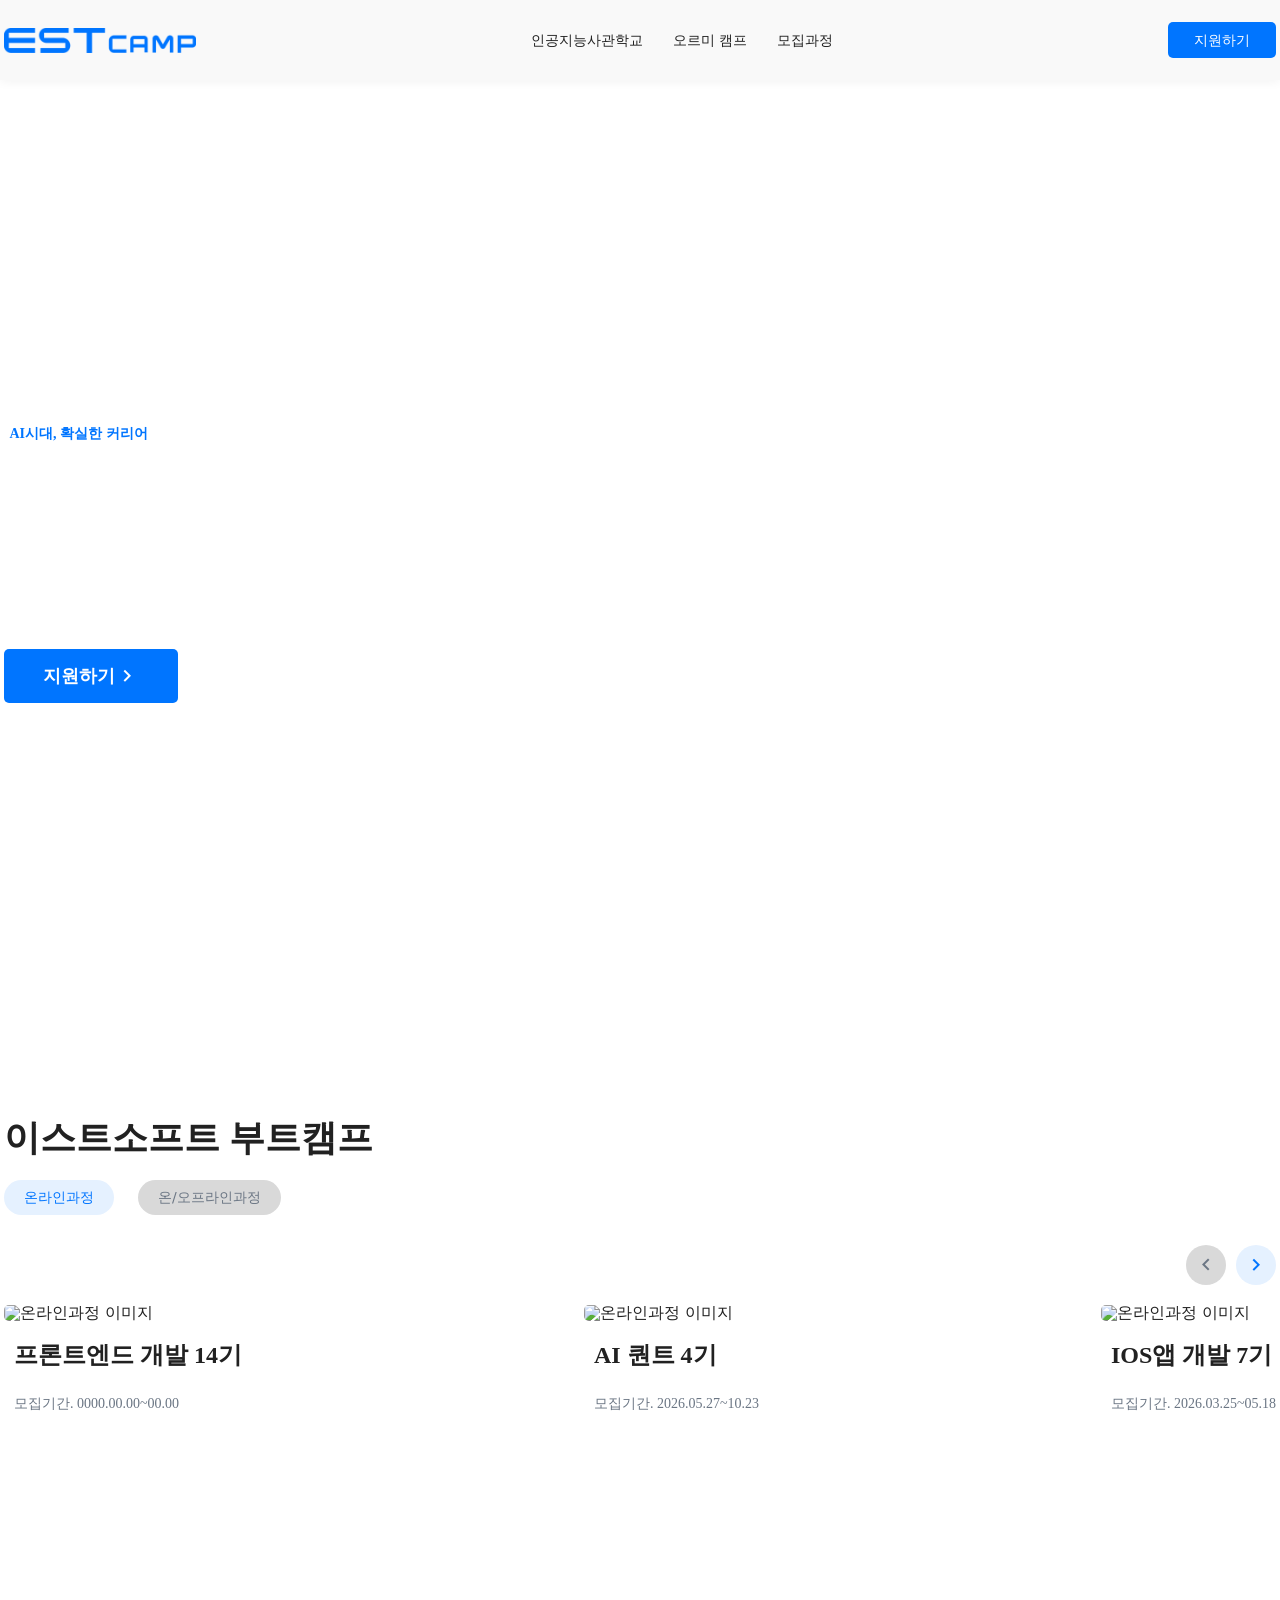
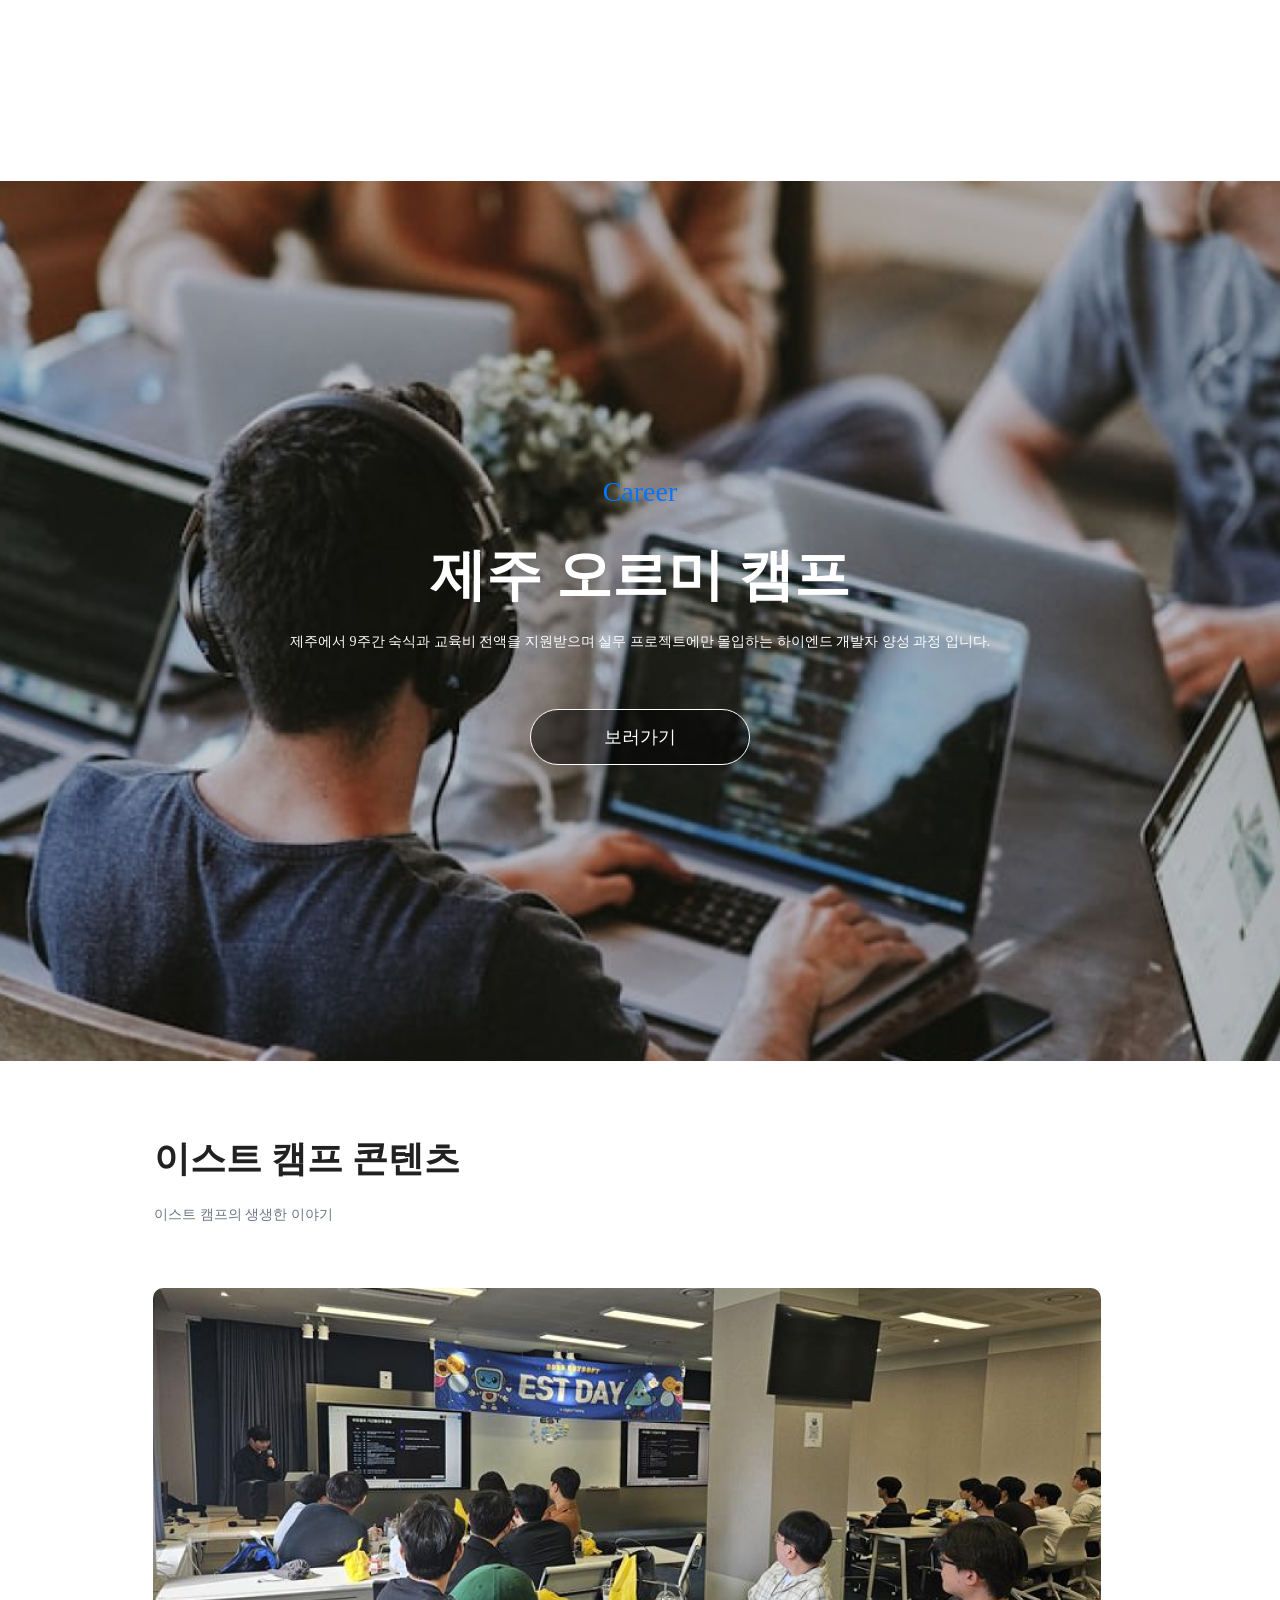
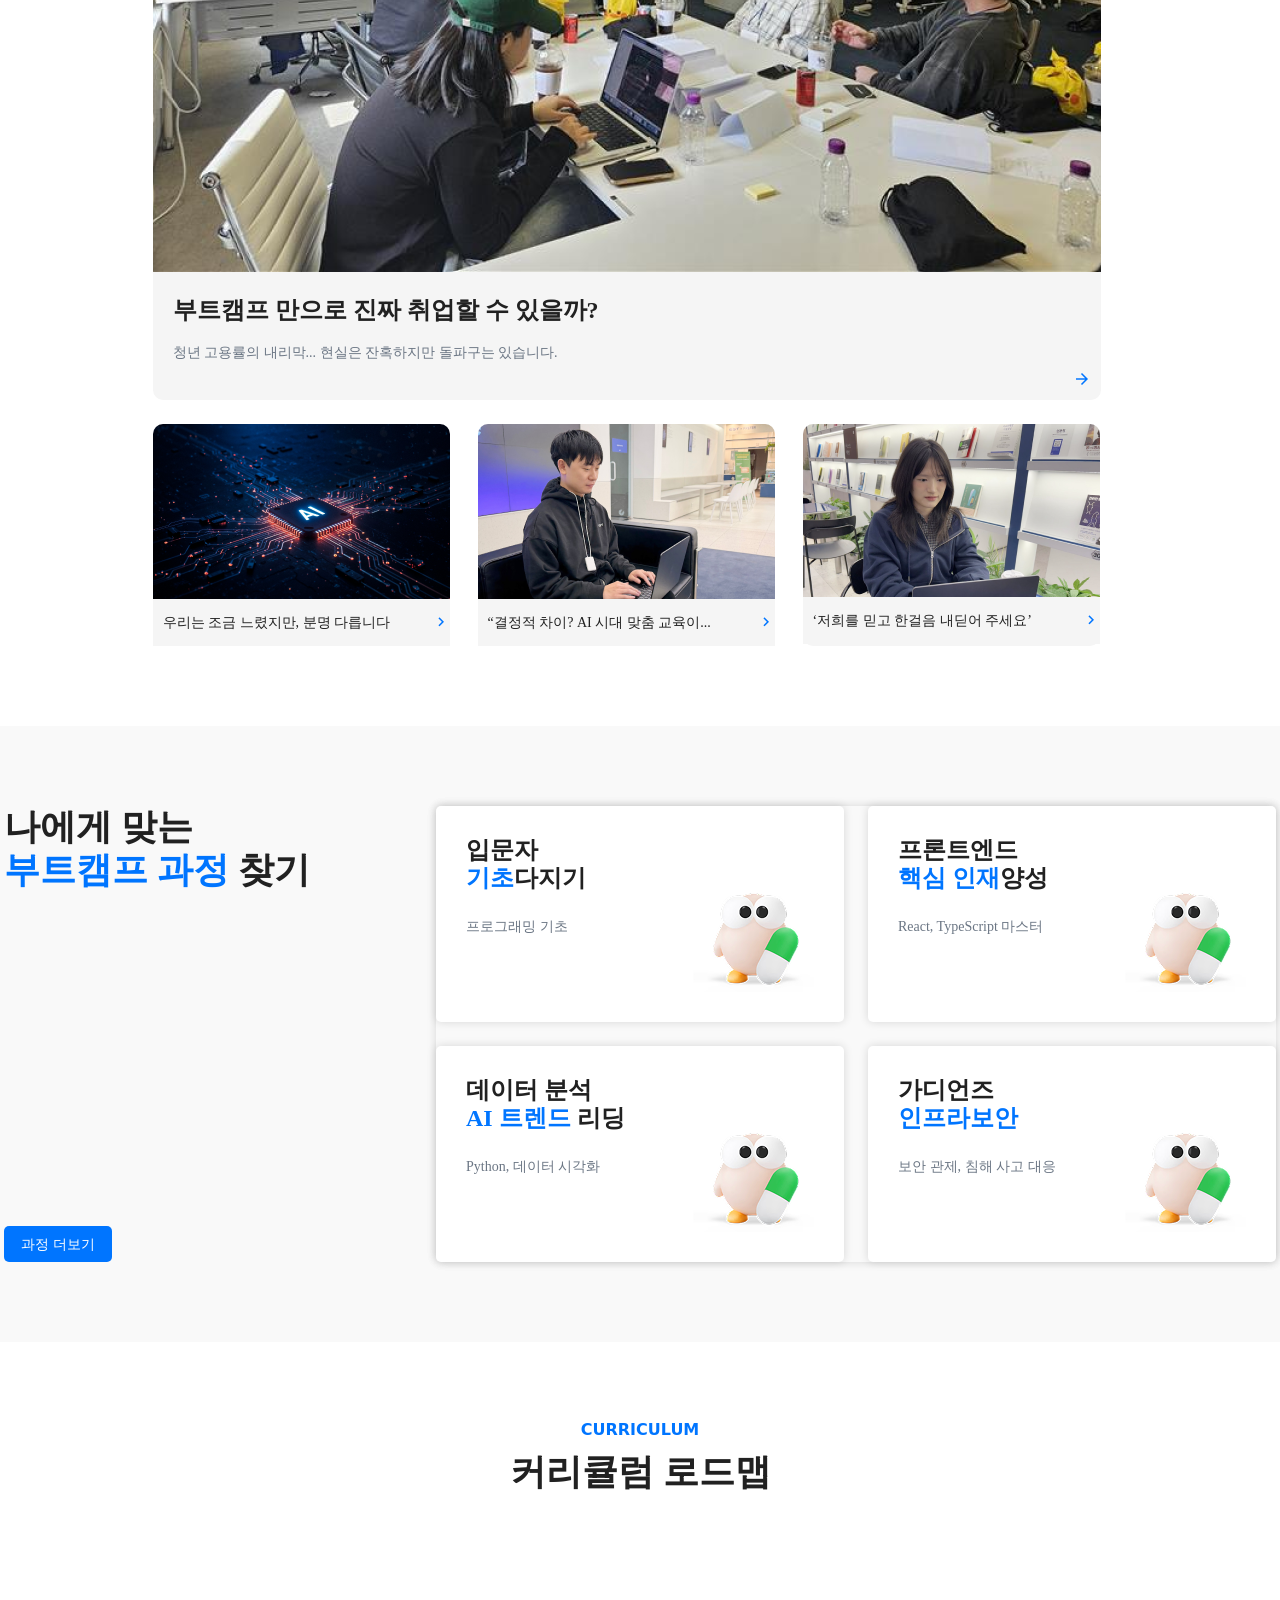
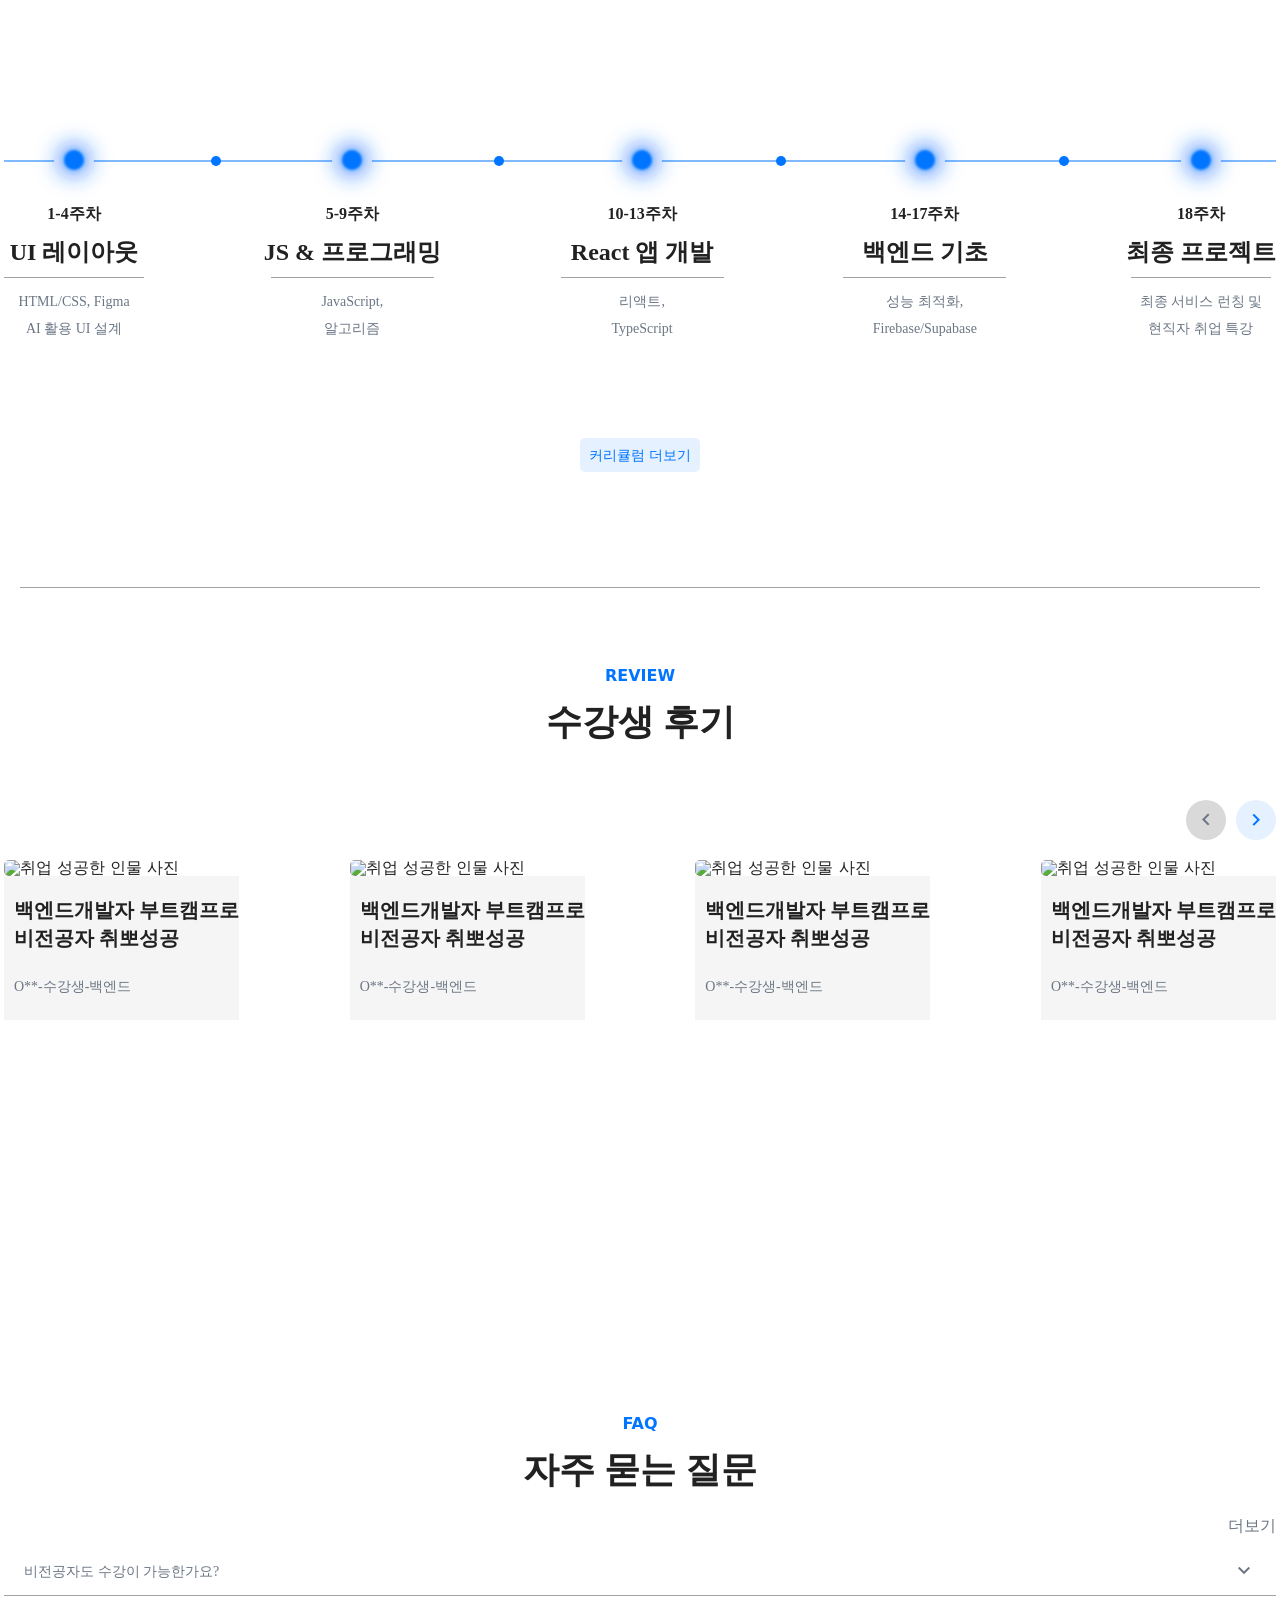
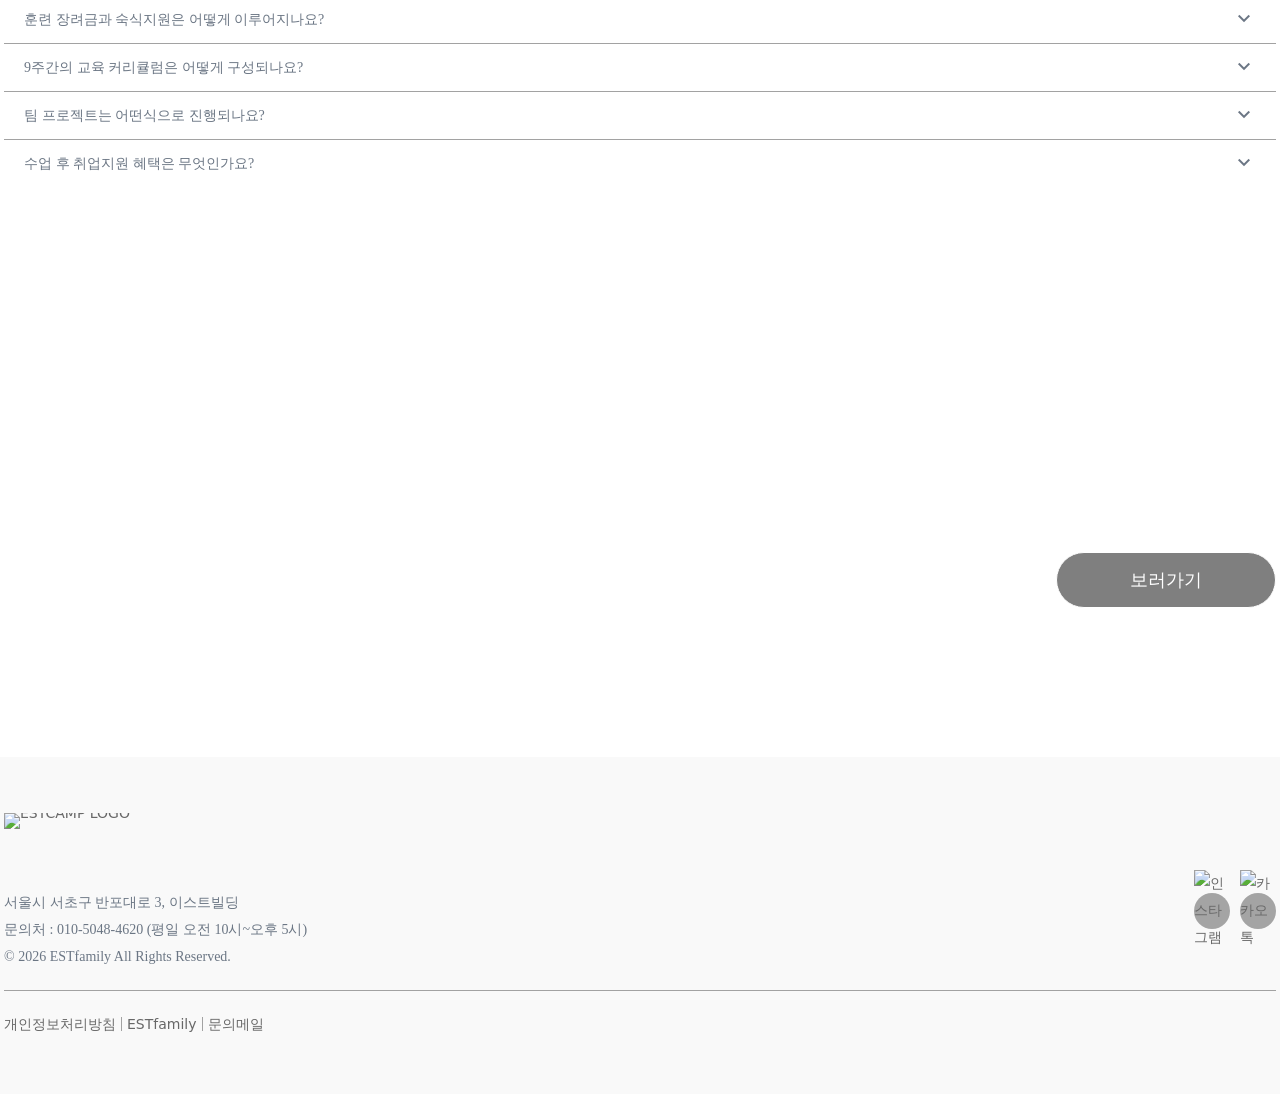
==== commit 8b6ae8c6: "Merge branch 'main' into develop" ====
--- a/index.html
+++ b/index.html
@@ -99,7 +99,7 @@
           <li class="item1">
             <a href="#">
               <!-- 이미지 -->
-                <img src="images/front-img.jpg" alt="온라인과정 이미지">
+                <img src="./images/front-img.jpg" alt="온라인과정 이미지">
               <!-- 텍스트 박스 -->
               <div class="text-box">
                 <h3 class="text-h3-md">프론트엔드 개발 14기</h3>
@@ -111,7 +111,7 @@
             <li class="item2">
               <a href="">
                 <!-- 이미지 -->
-                  <img src="images/AI-img.jpg" alt="온라인과정 이미지" />
+                  <img src="./images/AI-img.jpg" alt="온라인과정 이미지" />
                 <!-- 텍스트 박스 -->
                 <div class="text-box">
                   <h3 class="text-h3-md">AI 퀀트 4기</h3>
@@ -123,7 +123,7 @@
             <li class="item3">
               <a href="">
                 <!-- 이미지 -->
-                  <img src="images/IOS-img.jpg" alt="온라인과정 이미지" />
+                  <img src="./images/IOS-img.jpg" alt="온라인과정 이미지" />
                 <!-- 텍스트 박스 -->
                 <div class="text-box">
                   <h3 class="text-h3-md">IOS앱 개발 7기</h3>
@@ -161,7 +161,7 @@
     </div>
     <div class="camp-story-layout">
       <div class="main-card">
-        <img src="images/big-card.jpg" alt="메인카드 사진">
+        <img src="./images/big-card.jpg" alt="메인카드 사진">
         <div class="card-text">
           <h3 class="main-card-title">부트캠프 만으로 진짜 취업할 수 있을까?</h3>
           <p class="main-card-subtitle">청년 고용률의 내리막...  현실은 잔혹하지만 돌파구는 있습니다.</p>
@@ -171,7 +171,7 @@
 
       <div class="camp-story-sidelist">
         <div class="small-card">
-          <img src="images/small-card1.jpg" alt="카드 리스트 사진1">
+          <img src="./images/small-card1.jpg" alt="카드 리스트 사진1">
           <p class="small-card-title">
             <span>
               우리는 조금 느렸지만, 분명 다릅니다 
@@ -180,11 +180,11 @@
           </p> 
         </div>
         <div class="small-card">
-          <img src="images/small-card2.jpg" alt="카드 리스트 사진2">
+          <img src="./images/small-card2.jpg" alt="카드 리스트 사진2">
           <p class="small-card-title">“결정적 차이? AI 시대 맞춤 교육이... <span class="icon">keyboard_arrow_right</span></p>
         </div>
         <div class="small-card">
-          <img src="images/small-card3.jpg" alt="카드 리스트 사진3">
+          <img src="./images/small-card3.jpg" alt="카드 리스트 사진3">
           <p class="small-card-title">‘저희를 믿고 한걸음 내딛어 주세요’  <span class="icon">keyboard_arrow_right</span></p>
         </div>
       </div>
@@ -372,7 +372,7 @@
             <li class="review-item">
               <a href="#">
                 <figure>
-                  <img src="images/student1.png" alt="취업 성공한 인물 사진" />
+                  <img src="./images/student1.png" alt="취업 성공한 인물 사진" />
                 </figure>
                 <div class="review-text">
                   <h3 class="text-h3-md-s">백엔드개발자 부트캠프로</h3>
@@ -384,7 +384,7 @@
             <li class="review-item">
               <a href="#">
                 <figure>
-                  <img src="images/student2.png" alt="취업 성공한 인물 사진" />
+                  <img src="./images/student2.png" alt="취업 성공한 인물 사진" />
                 </figure>
                 <div class="review-text">
                   <h3 class="text-h3-md-s">백엔드개발자 부트캠프로</h3>
@@ -396,7 +396,7 @@
             <li class="review-item">
               <a href="#">
                 <figure>
-                  <img src="images/student3.png" alt="취업 성공한 인물 사진" />
+                  <img src="./images/student3.png" alt="취업 성공한 인물 사진" />
                 </figure>
                 <div class="review-text">
                   <h3 class="text-h3-md-s">백엔드개발자 부트캠프로</h3>
@@ -408,7 +408,7 @@
             <li class="review-item">
               <a href="#">
                 <figure>
-                  <img src="images/student4.png" alt="취업 성공한 인물 사진" />
+                  <img src="./images/student4.png" alt="취업 성공한 인물 사진" />
                 </figure>
                 <div class="review-text">
                   <h3 class="text-h3-md-s">백엔드개발자 부트캠프로</h3>
@@ -489,8 +489,8 @@
         <div class="container">
           <div class="footer-logo">
             <a href="index.html" aria-label="이스트캠프 메인페이지로 이동">
-              <img src="images/logo_footer.svg" class="logo-light" alt="ESTCAMP LOGO">
-              <img src="images/logo_darkmode-footer.svg" class="logo-dark" alt="ESTCAMP LOGO">
+              <img src="./images/logo_footer.svg" class="logo-light" alt="ESTCAMP LOGO">
+              <img src="./images/logo_darkmode-footer.svg" class="logo-dark" alt="ESTCAMP LOGO">
               <span class="hidden">이스트캠프</span>
             </a>
           </div>
--- a/css/common.css
+++ b/css/common.css
@@ -52,7 +52,7 @@
     rgb(104, 104, 104),
     rgb(148, 163, 184)
   );
-
+  --primary-invert: light-dark(#0075ff, #ffffff);
   --darkmode-card: rgba(26, 34, 54, 1);
 
   --darkmode_main-p: rgba(203, 213, 225, 1);
@@ -73,7 +73,7 @@
     rgb(249, 249, 249),
     #0b1020
   );
-
+  --surface-soft: light-dark(#f0f7ff, #64748b);
   --section-label: light-dark(
     var(--e-s-t_blue),
     var(--e-s-t_blue)
@@ -83,7 +83,7 @@
     var(--medium--black),
     #F8FAFC
   );
-
+  --surface-inverse: light-dark(#ffffff, #64748b);
   --text-muted: light-dark(
     var(--medium--gray),
     #94A3B8
@@ -156,6 +156,10 @@
     #CBD5E1
   );
 
+  --surface-from-gray: light-dark(
+  var(--medium--gray),
+  #1A2236
+);
   /* Button */
   --btn-strong: light-dark(
     var(--e-s-t_blue),
@@ -180,6 +184,11 @@
     var(--darkmode-card)
   );
   
+  --medium--blue-muted: light-dark(
+  var(--medium--blue),
+  #6b7684
+  
+);
 /* Title */
   --text-title-xl: 56px;
 
@@ -196,6 +205,15 @@
   /* Button */
   --button--big: 18px;
   --button--s: 14px;
+  --surface-muted: light-dark(#f5f5f5, #1A2236);
+--icon-accent: light-dark(
+  var(--e-s-t_blue),
+  var(--white)
+);
+--surface-gray: light-dark(
+  #d9d9d9,
+  #1A2236
+);
 }
 
 body{
@@ -686,7 +704,9 @@
   transition: 0.3s;
 }
 
-
+.slide-btn.prev{
+  background-color:var(--surface-gray);
+}
 .btn-primary{
   display:inline-flex;
   align-items:center;
@@ -751,29 +771,28 @@
 }
 
 .slide-btn:hover {
-  background: var(--medium--blue);
-  color: var(--e-s-t_blue);
+  background: var(--medium--blue-muted);
+  color: var(--icon-accent);
 }
 .slide-btn.next {
-  background: var(--medium--blue);
-  color: var(--e-s-t_blue);
-}
-
-.review-item{
-  background:var(--card-bg2)
-  border-radius: 5px;
-}
+  background-color:var(--medium--blue-muted);
+  color: var(--icon-accent);
+}
+
 .review-text {
   display: flex;
   flex-direction: column;
   padding-top: 20px;
+  padding-left: 10px;
+  padding-bottom: 20px;
+  background-color:var(--card-bg2);
 }
 .review-text h3 {
   word-break: keep-all;
   overflow-wrap: break-word;
 }
 .review-text p{
-  padding-top: 20px
+  padding-top: 20px;
 }
 /* 헤더 -  */
 .intro-header {
--- a/css/index.css
+++ b/css/index.css
@@ -20,7 +20,7 @@
 .online-category button {
   padding: 4px 20px;
   border-radius: 50px;
-  background: var(--btn-inactive-online);
+  background: var(--surface-gray);
   color: var(--text-muted);
   font-size: var(--text-p);
   line-height: 27px;
@@ -33,7 +33,7 @@
 }
 /* 활성화 상태 */
 .online-category button.active {
-  background: var(--btn-active);
+  background: var(--medium--blue-muted);
   color: var(--text-online);
 }
 /* 슬라이드네비
@@ -126,7 +126,7 @@
 /* 배너 이미지 */
 .title-hero {
   height: 800px;
-  background-image: url(/images/hero-banner.jpg);
+  background-image: url(../images/hero-banner.jpg);
   background-repeat: no-repeat;
   background-position: center top;
   background-size: cover;
@@ -163,8 +163,8 @@
   font-size: 14px;
   font-weight: 600;
   font-family: "Pretendard";
-  background: var(--light--blue);
-  color: var(--e-s-t_blue);
+  background: var(--surface-inverse);
+  color: var(--primary-invert);
   justify-content: center;
   align-items: center;
   border-radius: 50px;
@@ -1321,7 +1321,7 @@
 }
 
 .hero{
-    background-image: url(/images/jeju_orumi_background.jpg);
+    background-image: url(../images/jeju_orumi_background.jpg);
     height: 720px;
     background-repeat:no-repeat;
     background-size: cover;
@@ -1426,7 +1426,7 @@
 
 
 .camp-story .card-text{
-  background-color: var(--light--gray);
+  background-color: var(--surface-muted);
   border-radius: 0 0 10px 10px;
   width: 948px;
 }
@@ -1450,14 +1450,6 @@
   color: var(--e-s-t_blue);
 }
 
-[data-theme="dark"] .main-card .icon{
-  /* padding: 7px 10px 14px 10px; */
-  padding-right: 10px;
-  padding-bottom: 7px;
-  font-size: 24px;
-  color: var(--medium--blue);
-}
-
 .main-card img {
   border-radius: 10px 10px 0 0;
 }
@@ -1478,16 +1470,18 @@
     flex-direction: column;
     gap: 24px;
 }
-
+.small-card{
+  background-color:var(--surface-muted);
+      border-radius: 10px;
+}
 .small-card-title{
     display: flex;
     justify-content: space-between;  
     align-items: center;
     flex-direction: row;
-    background-color: var(--card-bg);
+    background-color: var(--surface-muted);
     color: var(--black);
     padding: 10px 0px 10px 10px;
-    border-radius: 0 0 10px 10px;
 }
 
 .small-card img{
@@ -1507,7 +1501,7 @@
 }
 
 .camp-story .card-text{
-  background-color: var(--card-bg);
+  background-color: var(--surface-muted);
   color: var(--text-base);
 }
 
@@ -1516,7 +1510,6 @@
 }
 
 .camp-story-sidelist .small-card-title{
-  background-color: var(--card-bg);
   color: var(--text-base);
 }
 
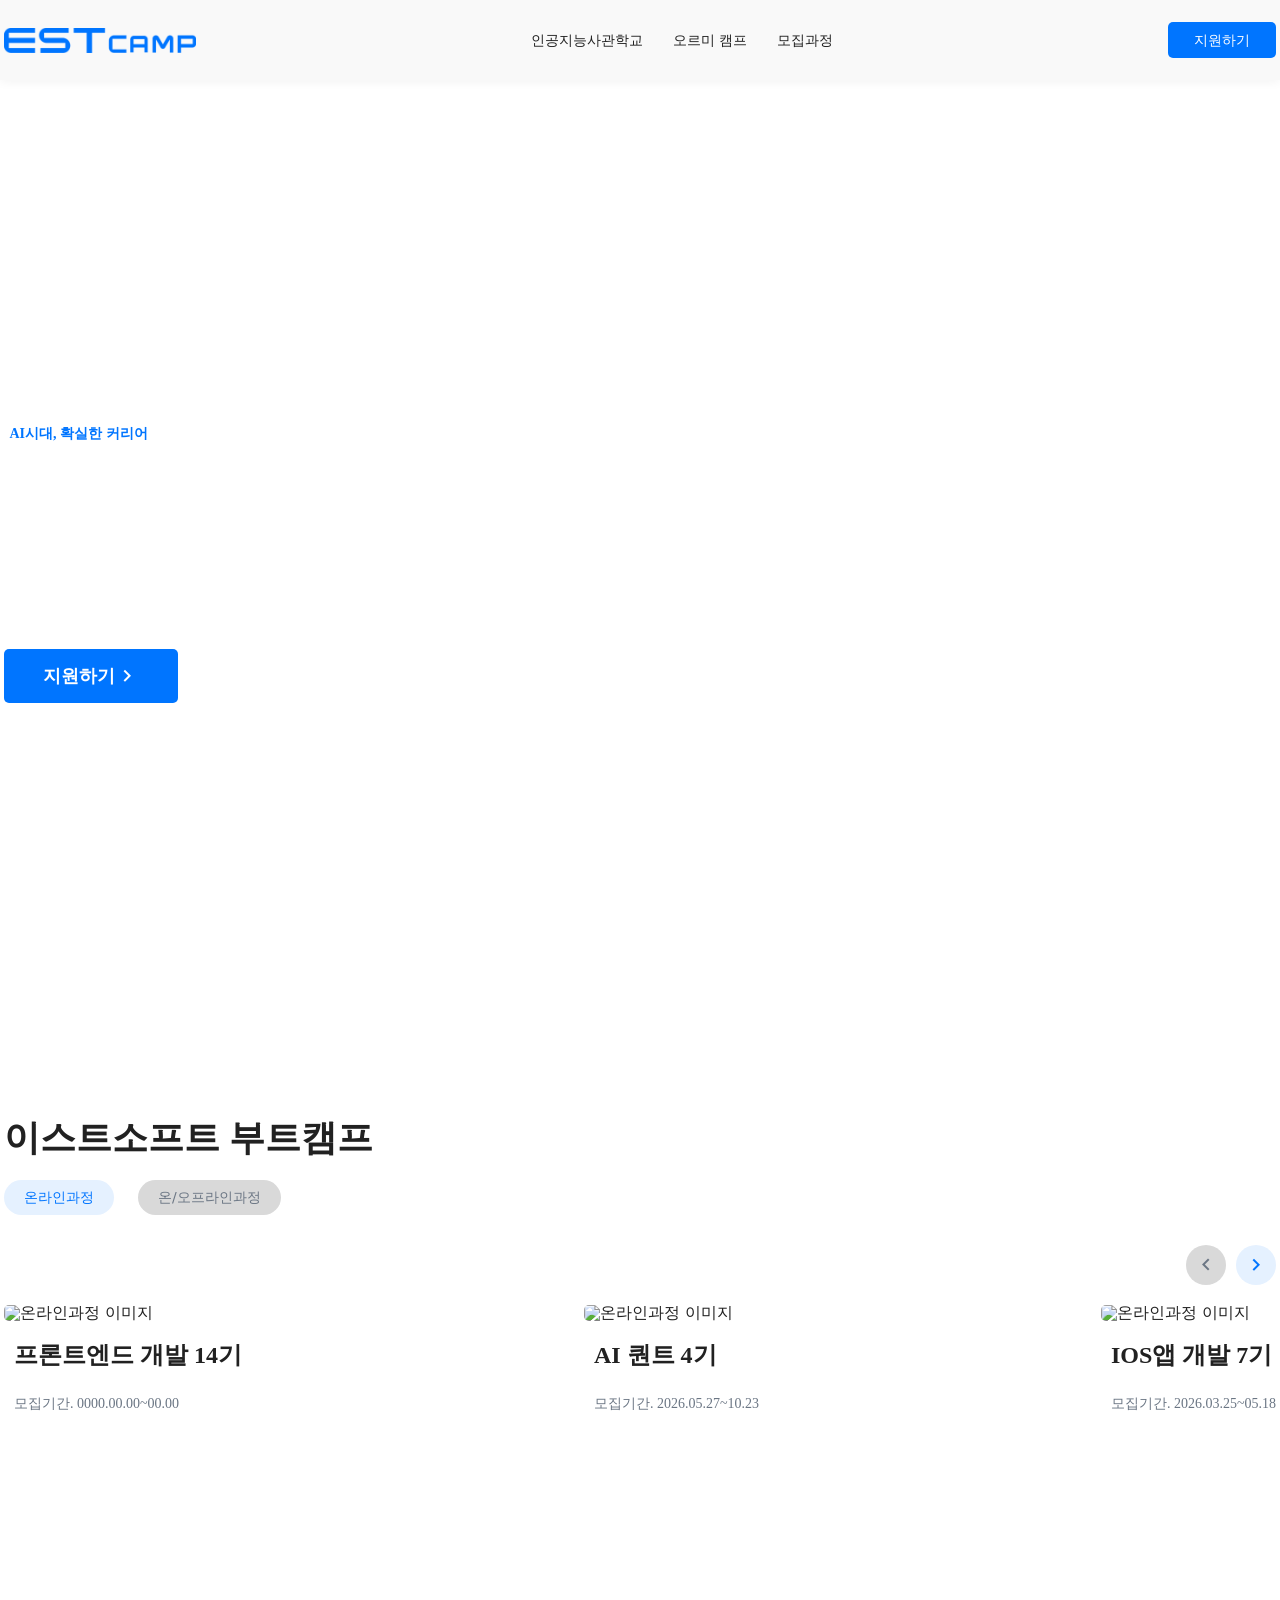
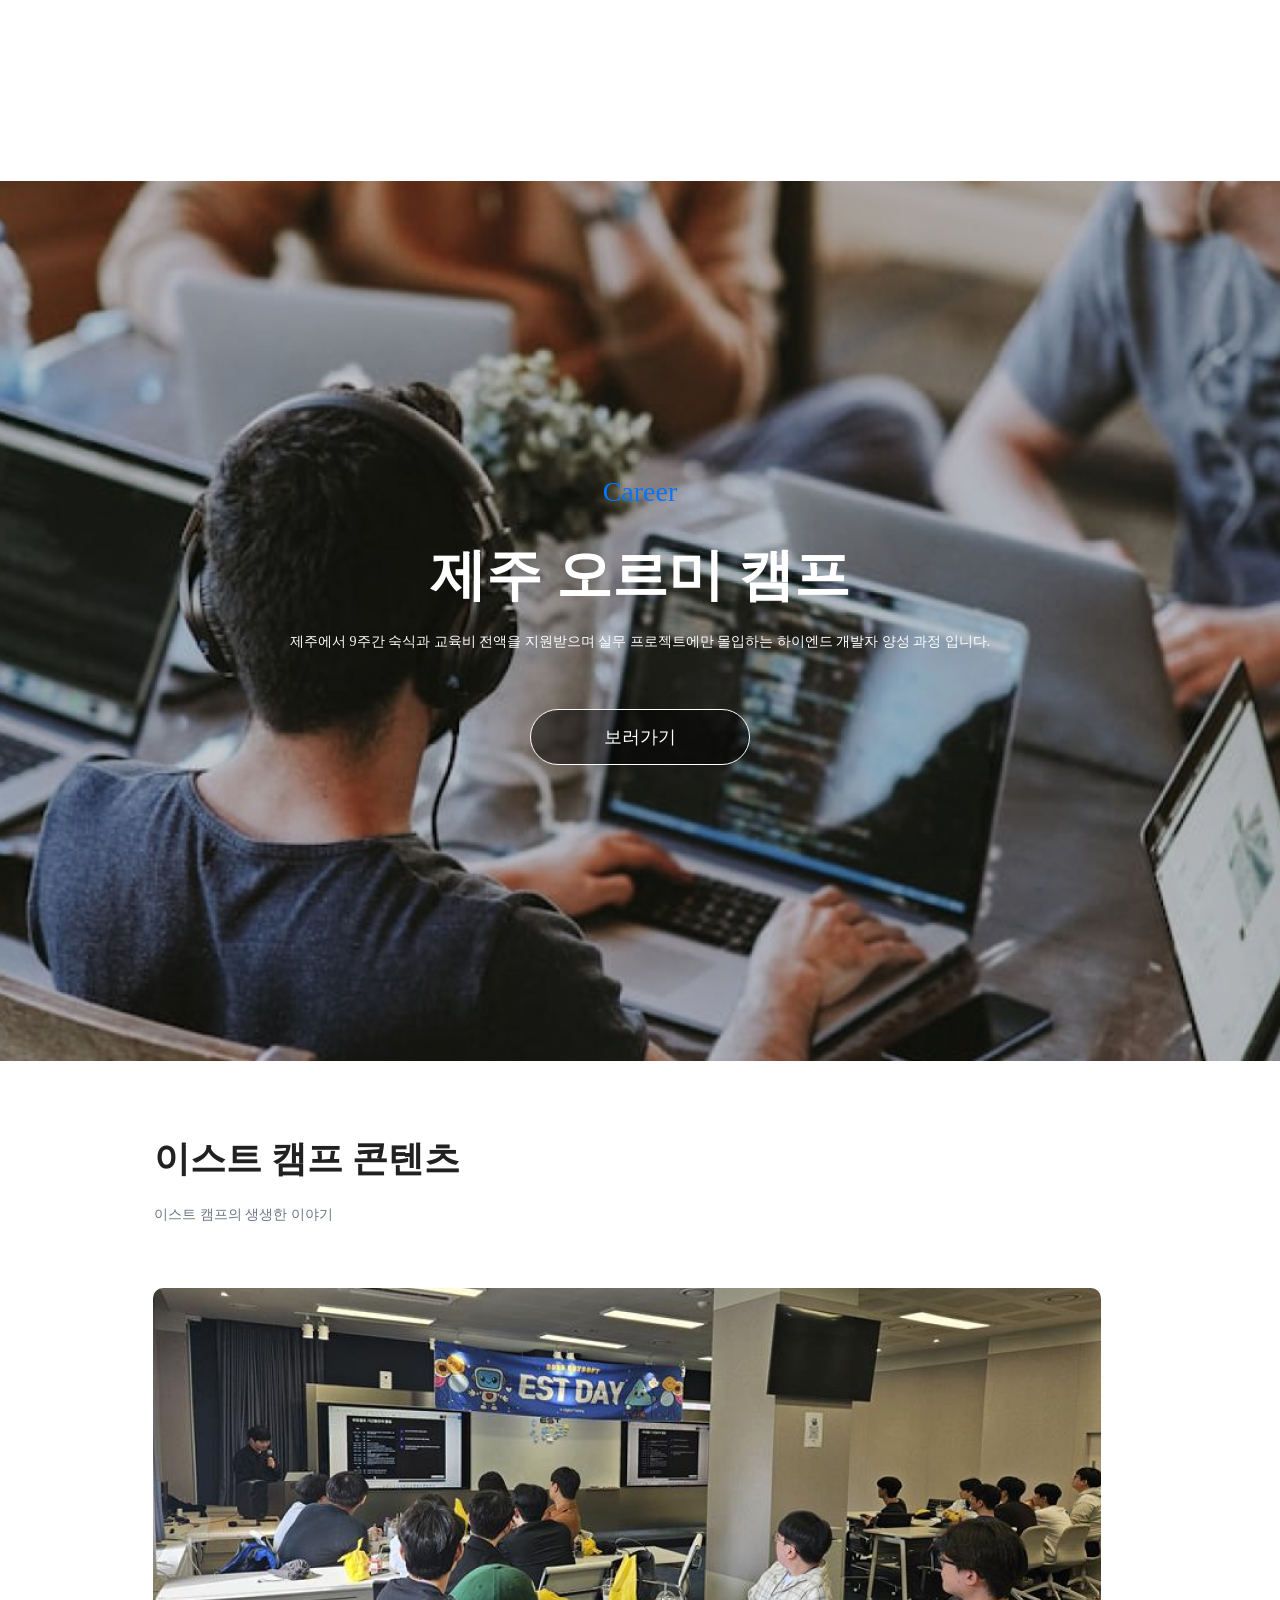
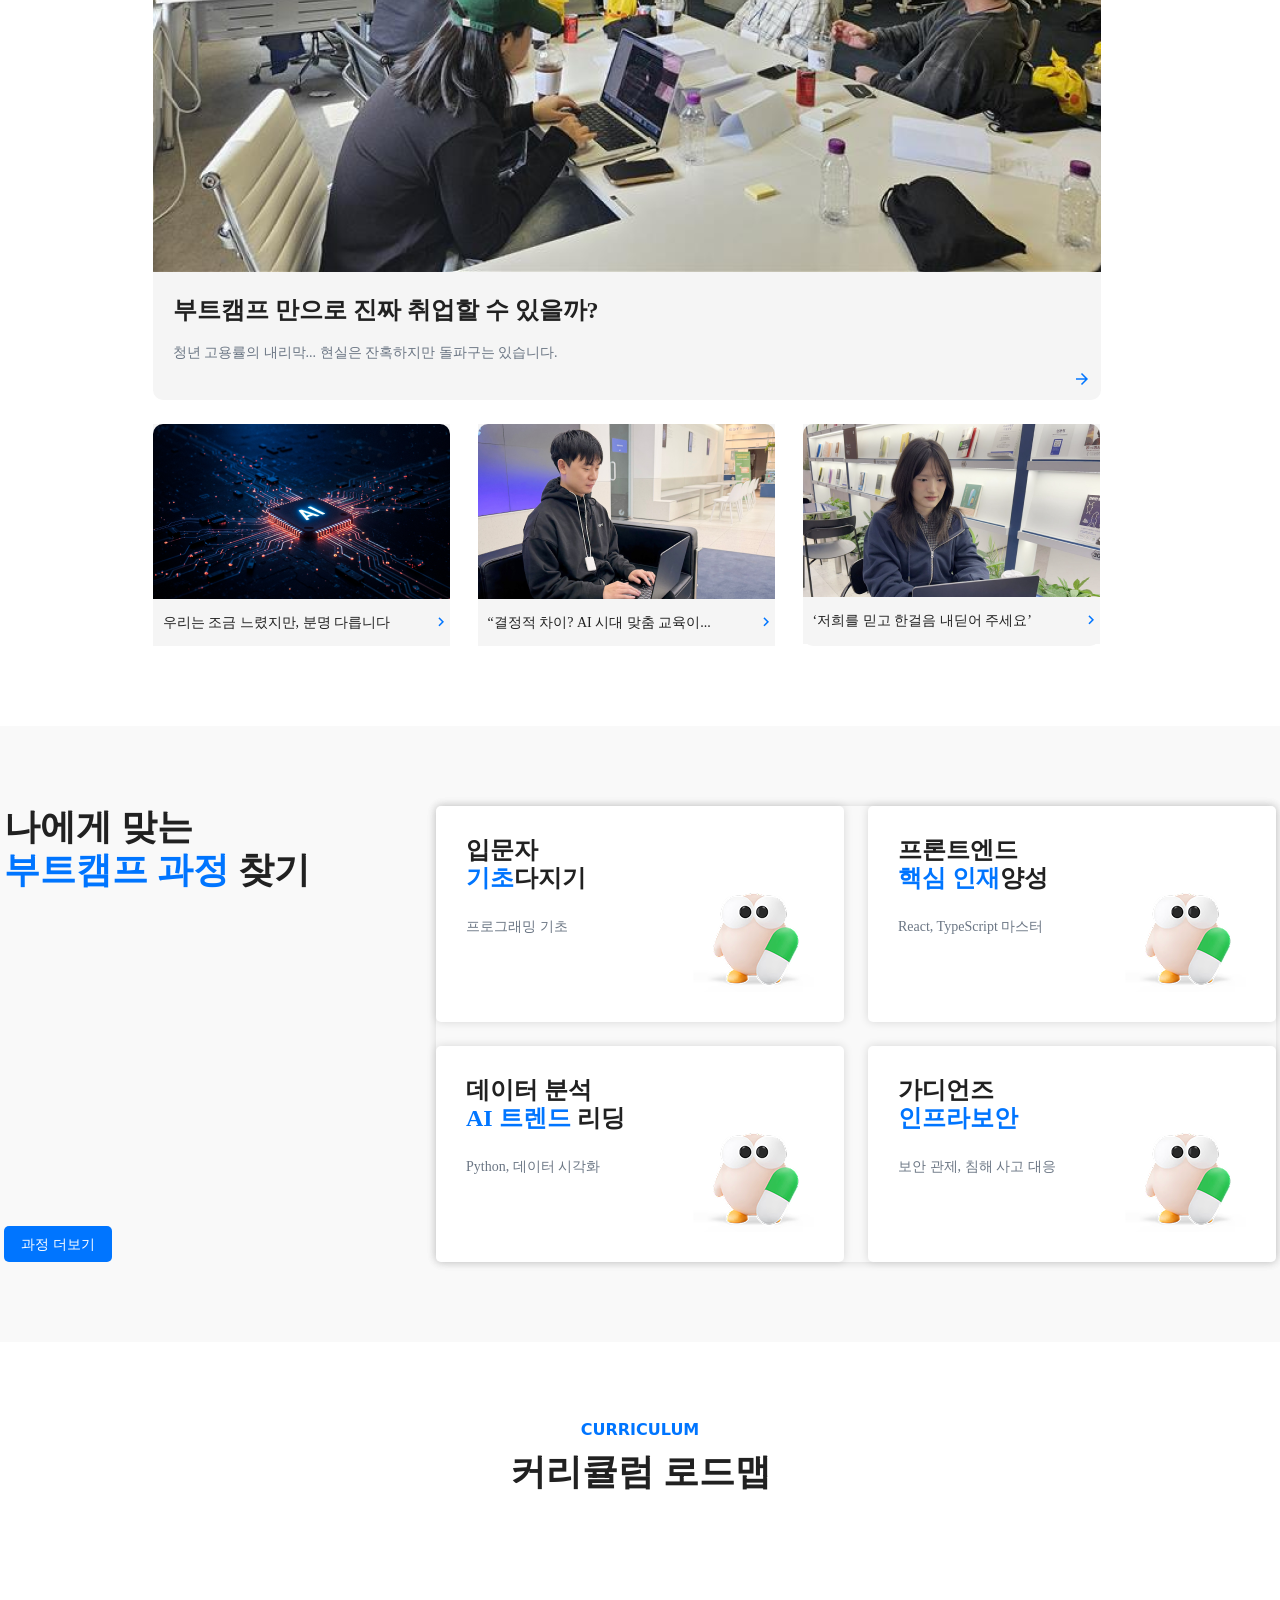
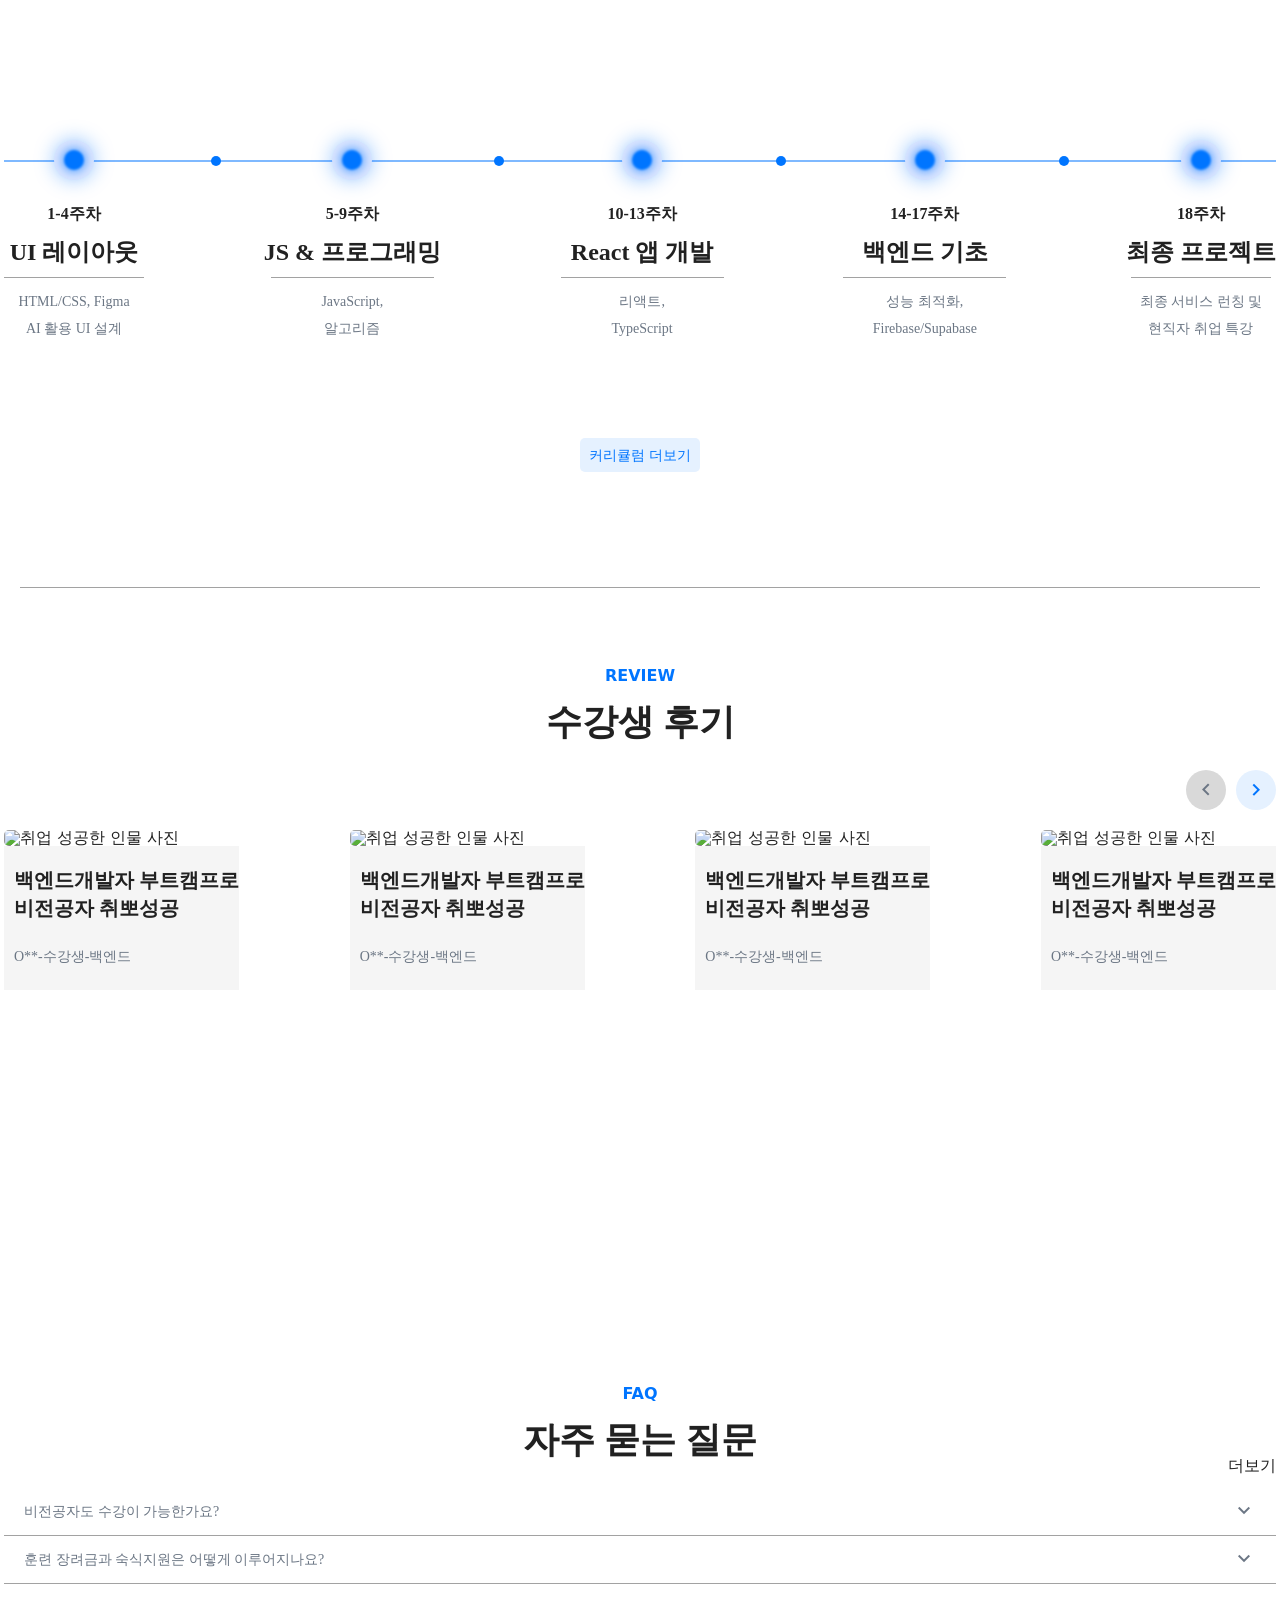
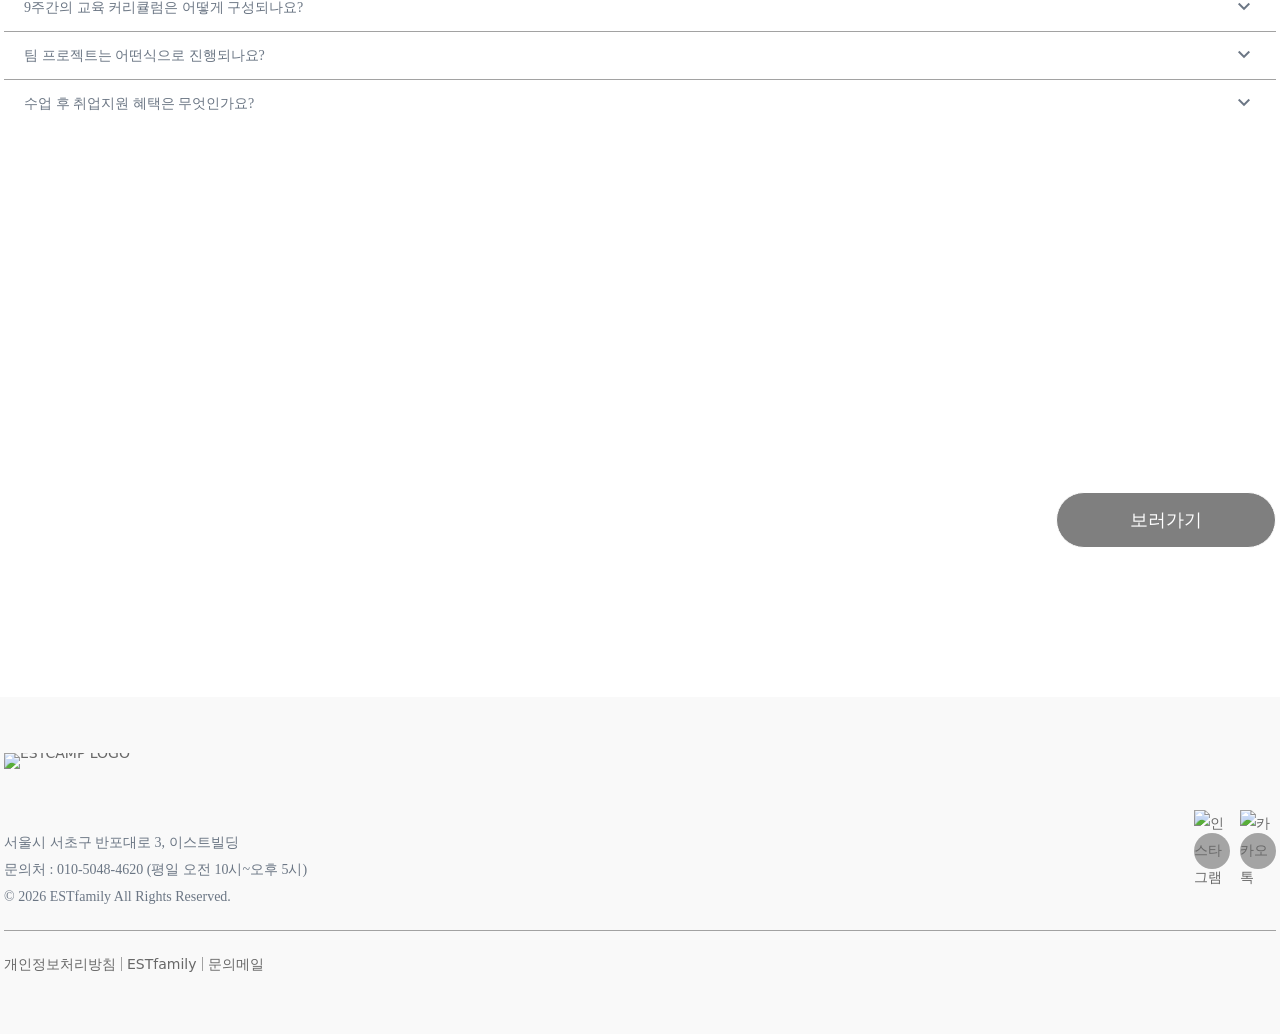
==== commit d2b4a31c: "Merge branch 'feature-darkmode' of https://github.com/Polao63/est_fe_13_1st_project into feature-dar" ====
--- a/index.html
+++ b/index.html
@@ -99,7 +99,7 @@
           <li class="item1">
             <a href="#">
               <!-- 이미지 -->
-                <img src="./images/front-img.jpg" alt="온라인과정 이미지">
+                <img src="images/front-img.jpg" alt="온라인과정 이미지">
               <!-- 텍스트 박스 -->
               <div class="text-box">
                 <h3 class="text-h3-md">프론트엔드 개발 14기</h3>
@@ -111,7 +111,7 @@
             <li class="item2">
               <a href="">
                 <!-- 이미지 -->
-                  <img src="./images/AI-img.jpg" alt="온라인과정 이미지" />
+                  <img src="images/AI-img.jpg" alt="온라인과정 이미지" />
                 <!-- 텍스트 박스 -->
                 <div class="text-box">
                   <h3 class="text-h3-md">AI 퀀트 4기</h3>
@@ -123,7 +123,7 @@
             <li class="item3">
               <a href="">
                 <!-- 이미지 -->
-                  <img src="./images/IOS-img.jpg" alt="온라인과정 이미지" />
+                  <img src="images/IOS-img.jpg" alt="온라인과정 이미지" />
                 <!-- 텍스트 박스 -->
                 <div class="text-box">
                   <h3 class="text-h3-md">IOS앱 개발 7기</h3>
@@ -161,7 +161,7 @@
     </div>
     <div class="camp-story-layout">
       <div class="main-card">
-        <img src="./images/big-card.jpg" alt="메인카드 사진">
+        <img src="images/big-card.jpg" alt="메인카드 사진">
         <div class="card-text">
           <h3 class="main-card-title">부트캠프 만으로 진짜 취업할 수 있을까?</h3>
           <p class="main-card-subtitle">청년 고용률의 내리막...  현실은 잔혹하지만 돌파구는 있습니다.</p>
@@ -171,7 +171,7 @@
 
       <div class="camp-story-sidelist">
         <div class="small-card">
-          <img src="./images/small-card1.jpg" alt="카드 리스트 사진1">
+          <img src="images/small-card1.jpg" alt="카드 리스트 사진1">
           <p class="small-card-title">
             <span>
               우리는 조금 느렸지만, 분명 다릅니다 
@@ -180,11 +180,11 @@
           </p> 
         </div>
         <div class="small-card">
-          <img src="./images/small-card2.jpg" alt="카드 리스트 사진2">
+          <img src="images/small-card2.jpg" alt="카드 리스트 사진2">
           <p class="small-card-title">“결정적 차이? AI 시대 맞춤 교육이... <span class="icon">keyboard_arrow_right</span></p>
         </div>
         <div class="small-card">
-          <img src="./images/small-card3.jpg" alt="카드 리스트 사진3">
+          <img src="images/small-card3.jpg" alt="카드 리스트 사진3">
           <p class="small-card-title">‘저희를 믿고 한걸음 내딛어 주세요’  <span class="icon">keyboard_arrow_right</span></p>
         </div>
       </div>
@@ -372,7 +372,7 @@
             <li class="review-item">
               <a href="#">
                 <figure>
-                  <img src="./images/student1.png" alt="취업 성공한 인물 사진" />
+                  <img src="images/student1.png" alt="취업 성공한 인물 사진" />
                 </figure>
                 <div class="review-text">
                   <h3 class="text-h3-md-s">백엔드개발자 부트캠프로</h3>
@@ -384,7 +384,7 @@
             <li class="review-item">
               <a href="#">
                 <figure>
-                  <img src="./images/student2.png" alt="취업 성공한 인물 사진" />
+                  <img src="images/student2.png" alt="취업 성공한 인물 사진" />
                 </figure>
                 <div class="review-text">
                   <h3 class="text-h3-md-s">백엔드개발자 부트캠프로</h3>
@@ -396,7 +396,7 @@
             <li class="review-item">
               <a href="#">
                 <figure>
-                  <img src="./images/student3.png" alt="취업 성공한 인물 사진" />
+                  <img src="images/student3.png" alt="취업 성공한 인물 사진" />
                 </figure>
                 <div class="review-text">
                   <h3 class="text-h3-md-s">백엔드개발자 부트캠프로</h3>
@@ -408,7 +408,7 @@
             <li class="review-item">
               <a href="#">
                 <figure>
-                  <img src="./images/student4.png" alt="취업 성공한 인물 사진" />
+                  <img src="images/student4.png" alt="취업 성공한 인물 사진" />
                 </figure>
                 <div class="review-text">
                   <h3 class="text-h3-md-s">백엔드개발자 부트캠프로</h3>
@@ -489,8 +489,8 @@
         <div class="container">
           <div class="footer-logo">
             <a href="index.html" aria-label="이스트캠프 메인페이지로 이동">
-              <img src="./images/logo_footer.svg" class="logo-light" alt="ESTCAMP LOGO">
-              <img src="./images/logo_darkmode-footer.svg" class="logo-dark" alt="ESTCAMP LOGO">
+              <img src="images/logo_footer.svg" class="logo-light" alt="ESTCAMP LOGO">
+              <img src="images/logo_darkmode-footer.svg" class="logo-dark" alt="ESTCAMP LOGO">
               <span class="hidden">이스트캠프</span>
             </a>
           </div>
--- a/css/common.css
+++ b/css/common.css
@@ -62,7 +62,6 @@
   --darkmode-inactive: rgba(100, 116, 139, 1);
 
   --darkmode-btn-text: #f8fafc;
-  --card-base: #F5F5F5;
 
   --bg-base: light-dark(
     rgb(255, 255, 255),
@@ -496,7 +495,6 @@
   width: fit-content;
   text-align: center;
   margin: 0 auto;
-  padding-bottom: 30px;
   gap: 20px;
 }
 .reviewtitle > span {
@@ -518,7 +516,6 @@
   position: absolute;
   top: 0;
   right: 0;
-  color: var(--text-muted);
 }
 /* .faq_more {
   display: flex;
--- a/css/index.css
+++ b/css/index.css
@@ -126,7 +126,7 @@
 /* 배너 이미지 */
 .title-hero {
   height: 800px;
-  background-image: url(../images/hero-banner.jpg);
+  background-image: url(/images/hero-banner.jpg);
   background-repeat: no-repeat;
   background-position: center top;
   background-size: cover;
@@ -1321,7 +1321,7 @@
 }
 
 .hero{
-    background-image: url(../images/jeju_orumi_background.jpg);
+    background-image: url(/images/jeju_orumi_background.jpg);
     height: 720px;
     background-repeat:no-repeat;
     background-size: cover;
@@ -1472,7 +1472,7 @@
 }
 .small-card{
   background-color:var(--surface-muted);
-      border-radius: 10px;
+  border-radius:0 0 10px 10px;
 }
 .small-card-title{
     display: flex;
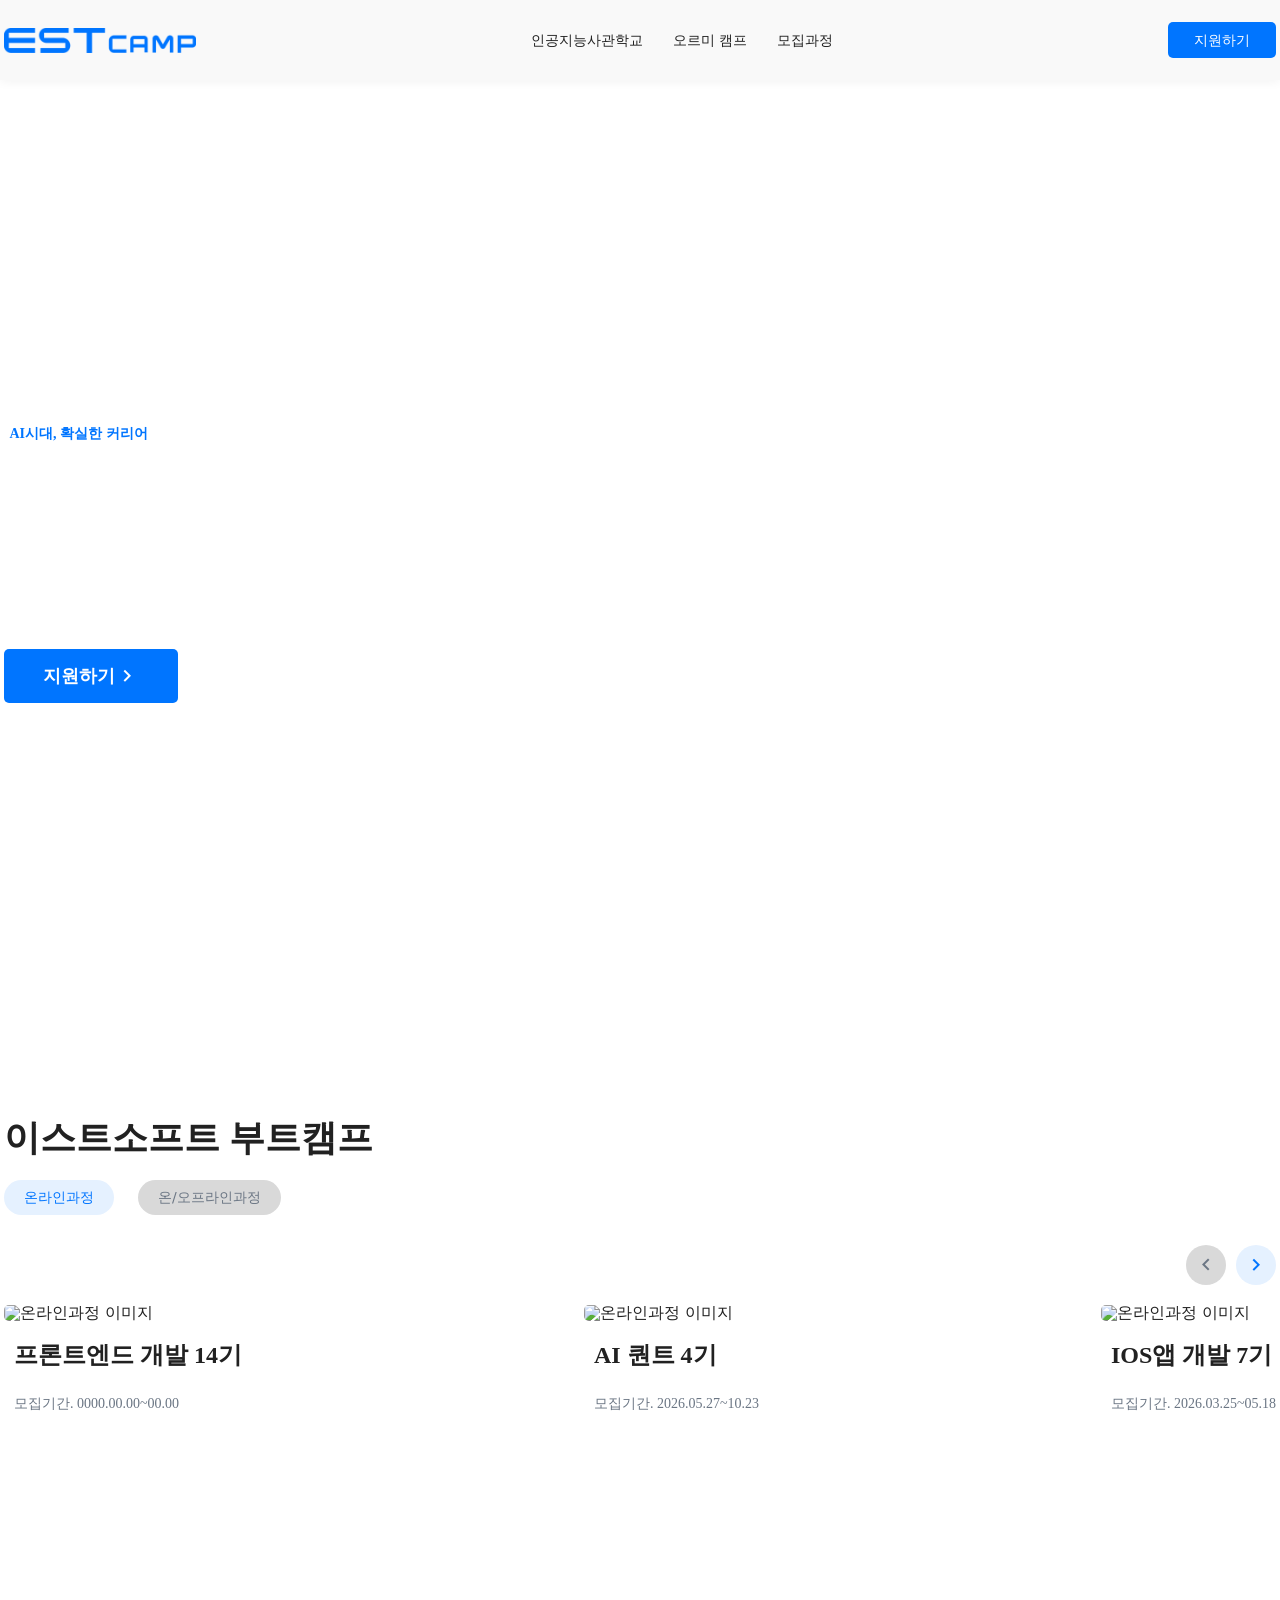
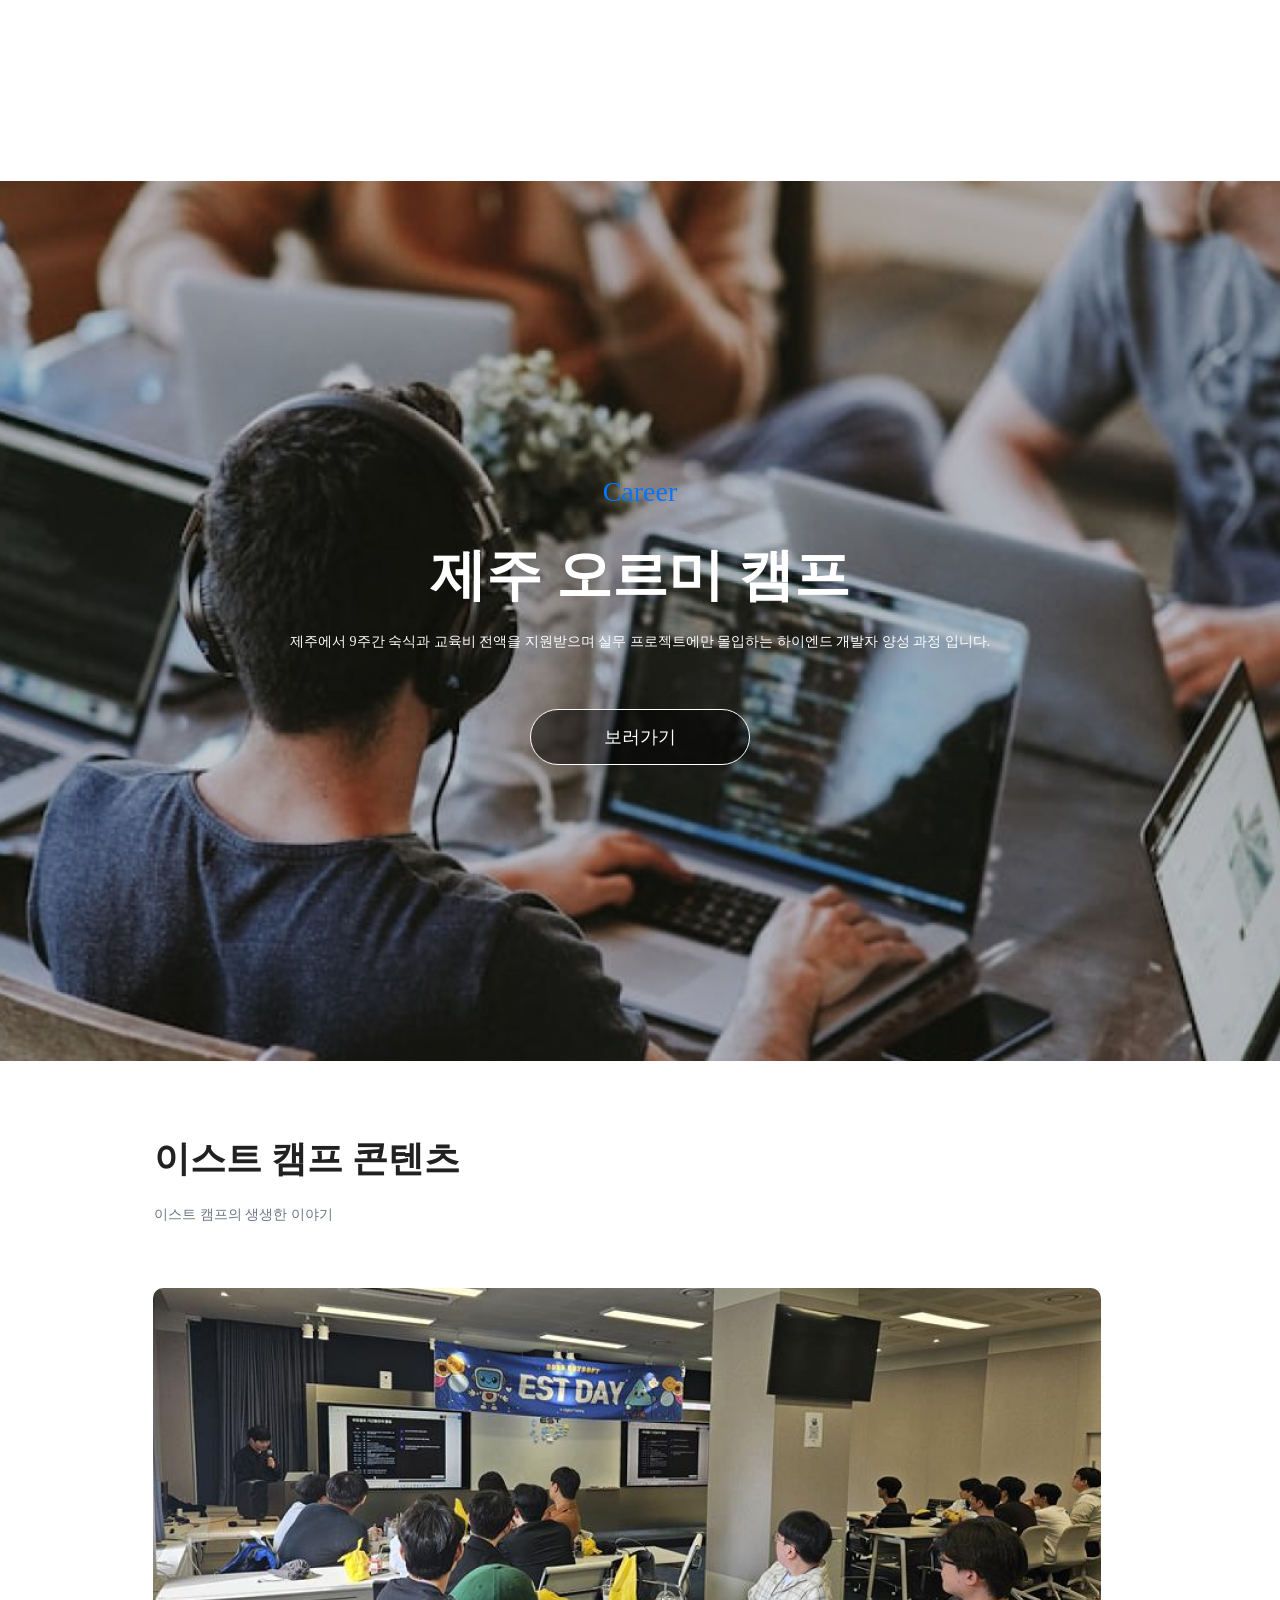
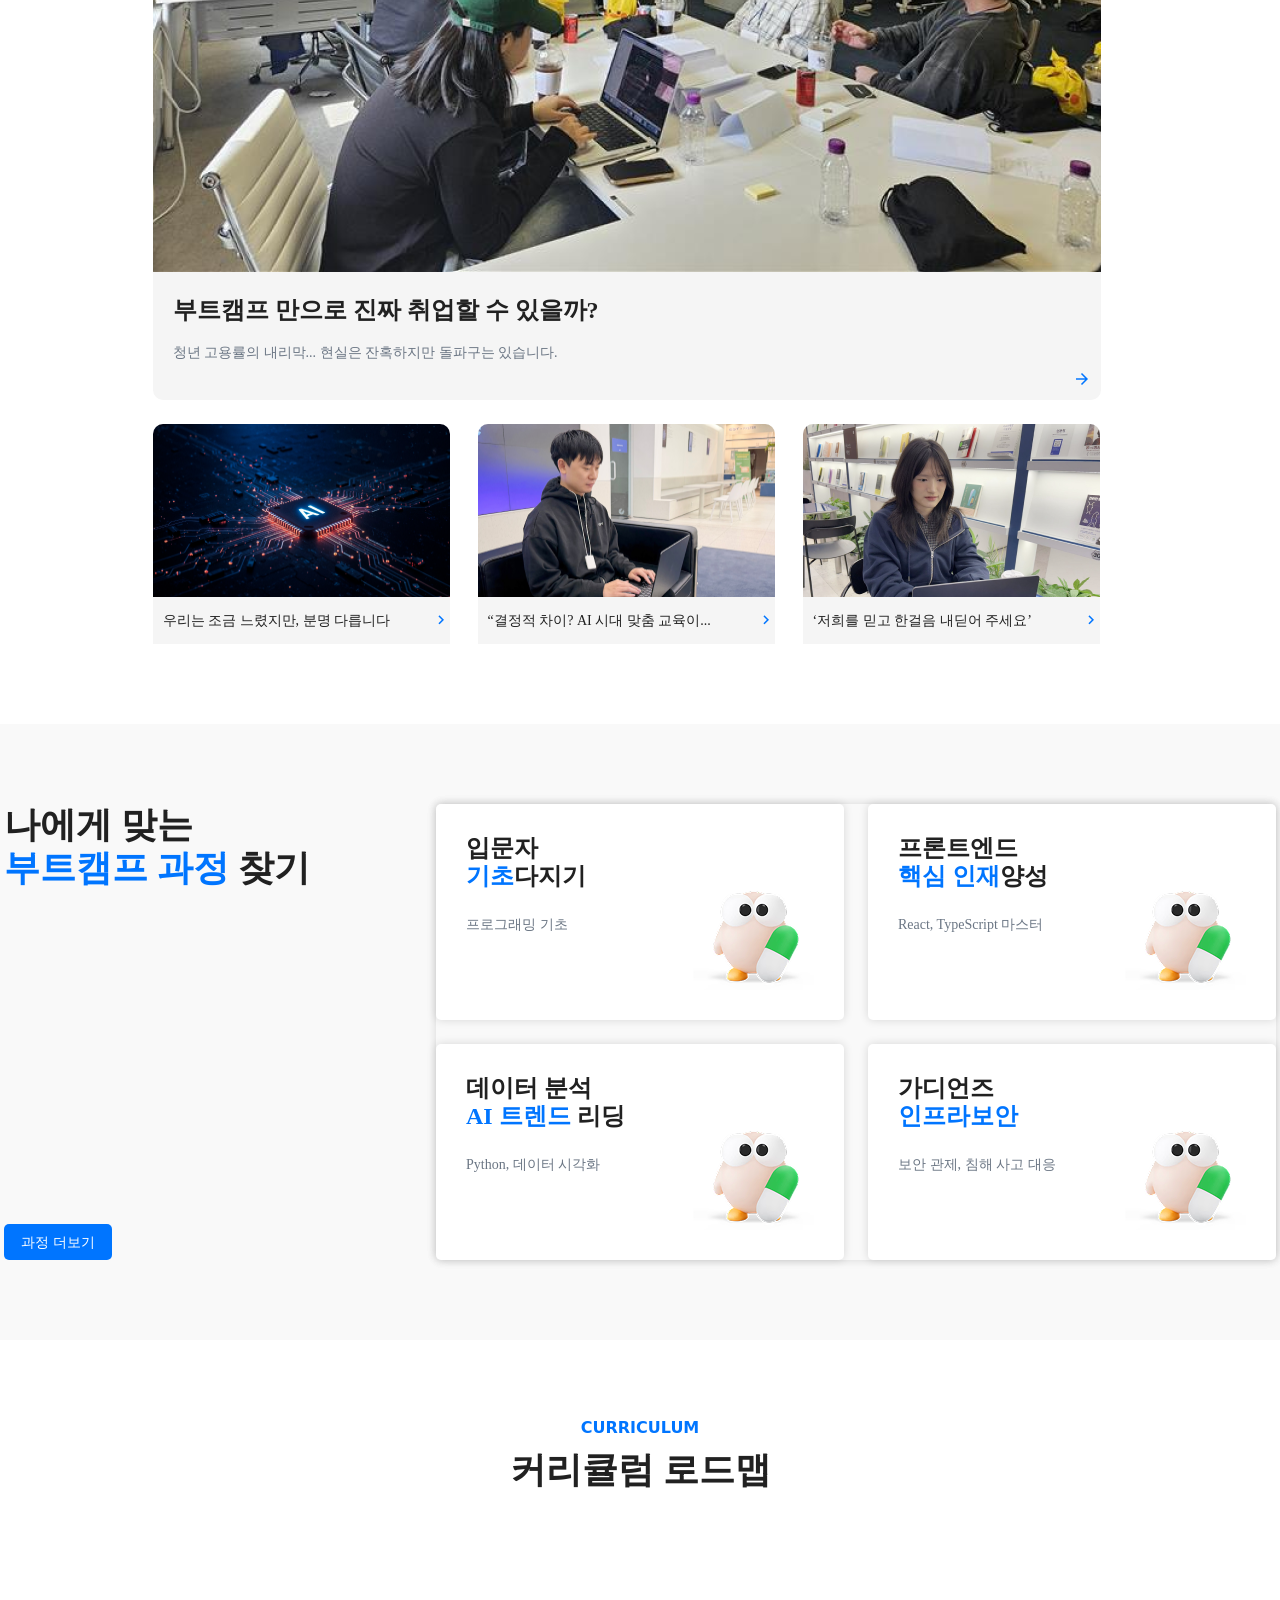
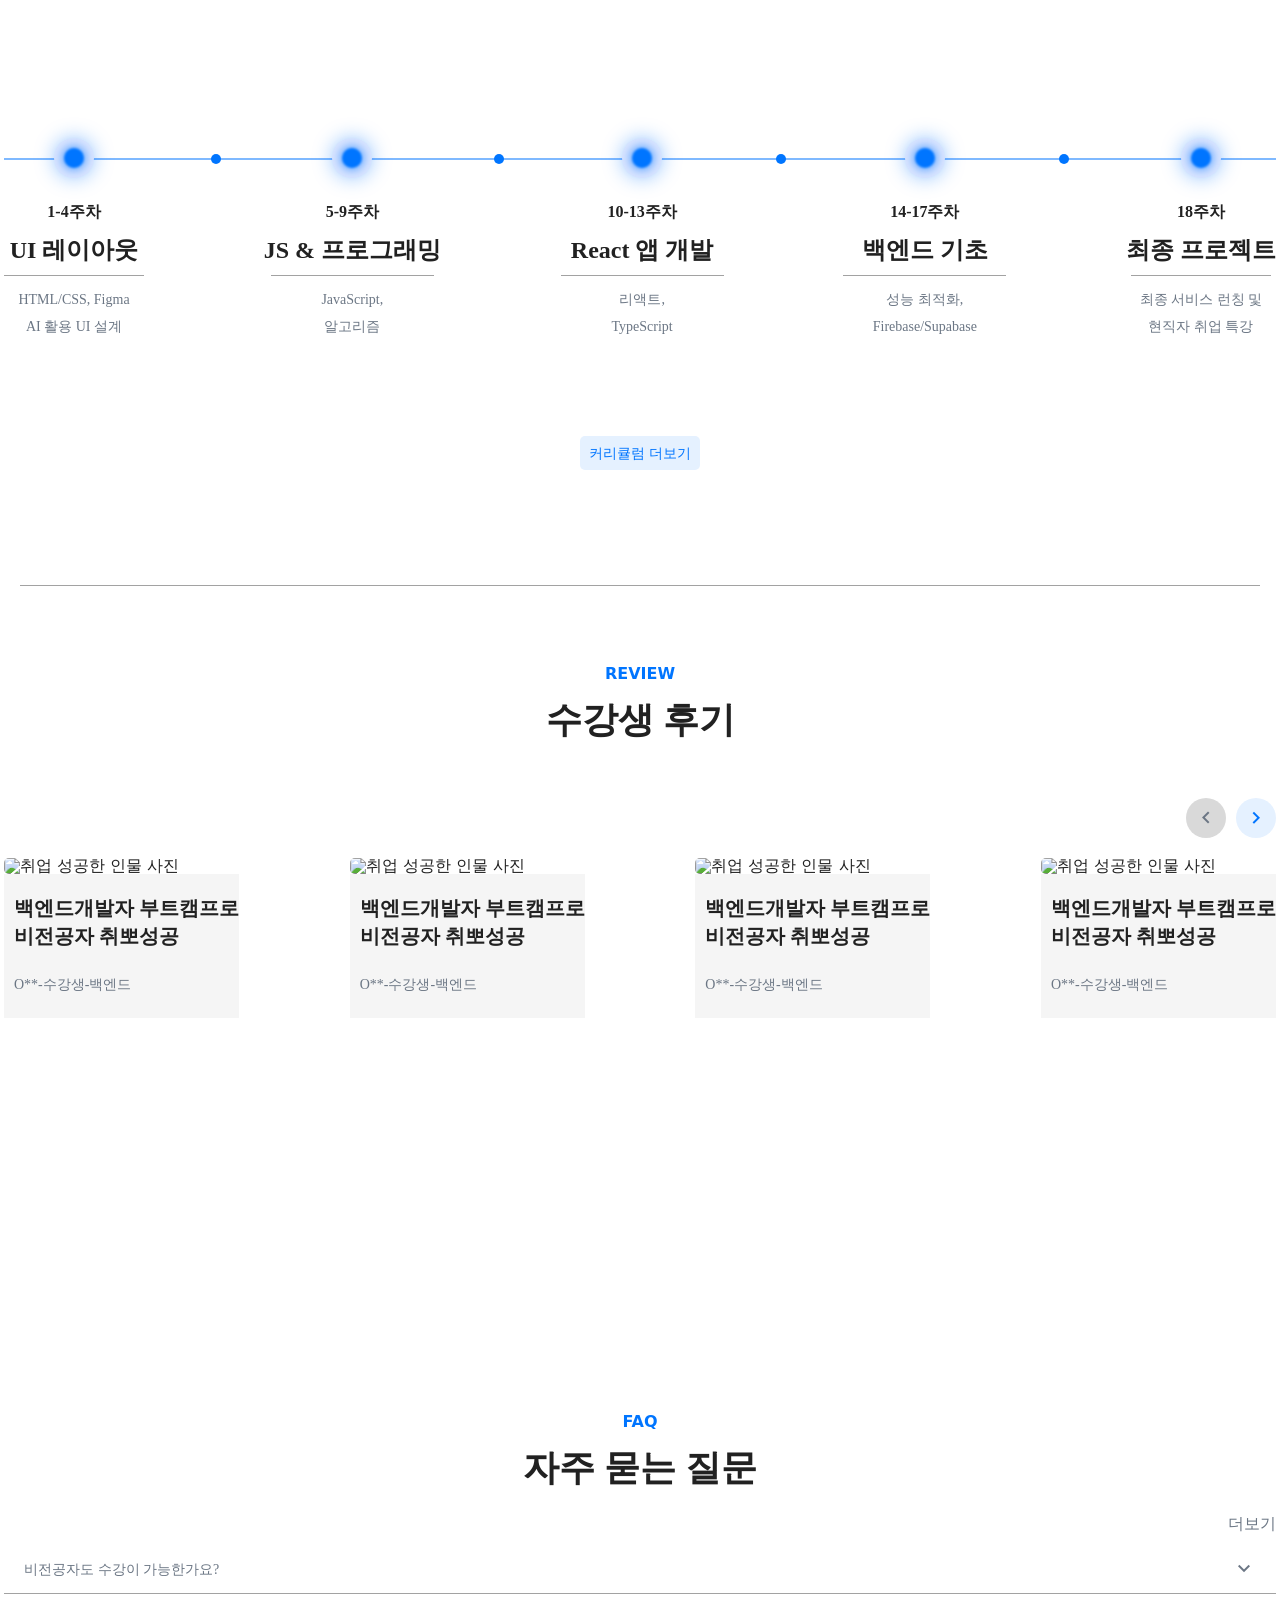
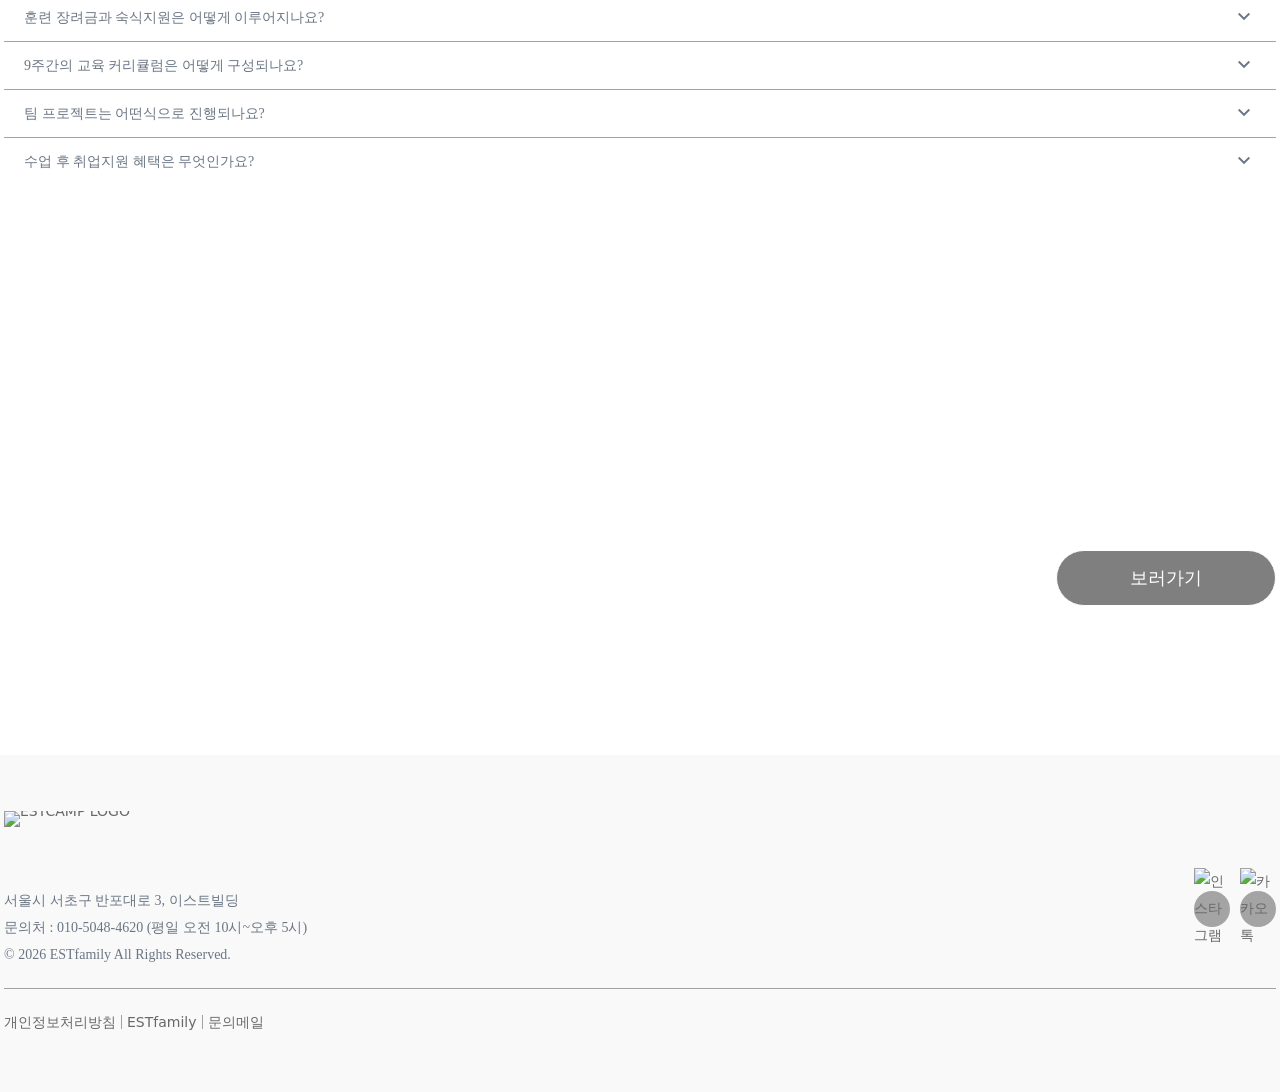
==== commit 463ca14a: "수정 이미지크기 재조정, 쓸모없는 주석 삭제." ====
--- a/index.html
+++ b/index.html
@@ -99,7 +99,7 @@
           <li class="item1">
             <a href="#">
               <!-- 이미지 -->
-                <img src="images/front-img.jpg" alt="온라인과정 이미지">
+                <img src="./images/front-img.jpg" alt="온라인과정 이미지">
               <!-- 텍스트 박스 -->
               <div class="text-box">
                 <h3 class="text-h3-md">프론트엔드 개발 14기</h3>
@@ -111,7 +111,7 @@
             <li class="item2">
               <a href="">
                 <!-- 이미지 -->
-                  <img src="images/AI-img.jpg" alt="온라인과정 이미지" />
+                  <img src="./images/AI-img.jpg" alt="온라인과정 이미지" />
                 <!-- 텍스트 박스 -->
                 <div class="text-box">
                   <h3 class="text-h3-md">AI 퀀트 4기</h3>
@@ -123,7 +123,7 @@
             <li class="item3">
               <a href="">
                 <!-- 이미지 -->
-                  <img src="images/IOS-img.jpg" alt="온라인과정 이미지" />
+                  <img src="./images/IOS-img.jpg" alt="온라인과정 이미지" />
                 <!-- 텍스트 박스 -->
                 <div class="text-box">
                   <h3 class="text-h3-md">IOS앱 개발 7기</h3>
@@ -161,7 +161,7 @@
     </div>
     <div class="camp-story-layout">
       <div class="main-card">
-        <img src="images/big-card.jpg" alt="메인카드 사진">
+        <img src="./images/big-card.jpg" alt="메인카드 사진">
         <div class="card-text">
           <h3 class="main-card-title">부트캠프 만으로 진짜 취업할 수 있을까?</h3>
           <p class="main-card-subtitle">청년 고용률의 내리막...  현실은 잔혹하지만 돌파구는 있습니다.</p>
@@ -171,7 +171,7 @@
 
       <div class="camp-story-sidelist">
         <div class="small-card">
-          <img src="images/small-card1.jpg" alt="카드 리스트 사진1">
+          <img src="./images/small-card1.jpg" alt="카드 리스트 사진1">
           <p class="small-card-title">
             <span>
               우리는 조금 느렸지만, 분명 다릅니다 
@@ -180,11 +180,11 @@
           </p> 
         </div>
         <div class="small-card">
-          <img src="images/small-card2.jpg" alt="카드 리스트 사진2">
+          <img src="./images/small-card2.jpg" alt="카드 리스트 사진2">
           <p class="small-card-title">“결정적 차이? AI 시대 맞춤 교육이... <span class="icon">keyboard_arrow_right</span></p>
         </div>
         <div class="small-card">
-          <img src="images/small-card3.jpg" alt="카드 리스트 사진3">
+          <img src="./images/small-card3.jpg" alt="카드 리스트 사진3">
           <p class="small-card-title">‘저희를 믿고 한걸음 내딛어 주세요’  <span class="icon">keyboard_arrow_right</span></p>
         </div>
       </div>
@@ -324,32 +324,6 @@
   </section>
 <!-- //강채희 -->  
      
-<!-- 박소호 -->
- <!-- hero 섹션 -->
-     <!-- <section class="hero">
-        <div class="hero-container">
-          <img src="" alt="AI배너이미지">
-            <div class="hero-title-box">
-                <div class="category">
-                    <a href="#">AI시대, 확실한 커리어</a>
-                </div>
-                <h1 class="text-title-xl">이스트캠프</h1>
-            </div>
-            <p class="desc">AI 선도기업에서 만든 실무기반 IT 취업 부트캠프</p>
-
-            <div class="title-button-box">
-                <button class="left-btn">
-                    <a class="Button-Big" href="#">지원하기</a>
-                    <span class="material-icons">keyboard_arrow_right</span>
-                </button>
-                
-                <button class="right-btn">
-                    <a class="Button-Big" href="#">과정 탐색하기</a>
-                    <span class="material-icons">keyboard_arrow_right</span>
-                </button> -->
-
-    <!-- //박소호 -->
-
     <!-- 조영빈 -->
     <!-- Review -->
 
@@ -372,7 +346,7 @@
             <li class="review-item">
               <a href="#">
                 <figure>
-                  <img src="images/student1.png" alt="취업 성공한 인물 사진" />
+                  <img src="./images/student1.png" alt="취업 성공한 인물 사진" />
                 </figure>
                 <div class="review-text">
                   <h3 class="text-h3-md-s">백엔드개발자 부트캠프로</h3>
@@ -384,7 +358,7 @@
             <li class="review-item">
               <a href="#">
                 <figure>
-                  <img src="images/student2.png" alt="취업 성공한 인물 사진" />
+                  <img src="./images/student2.png" alt="취업 성공한 인물 사진" />
                 </figure>
                 <div class="review-text">
                   <h3 class="text-h3-md-s">백엔드개발자 부트캠프로</h3>
@@ -396,7 +370,7 @@
             <li class="review-item">
               <a href="#">
                 <figure>
-                  <img src="images/student3.png" alt="취업 성공한 인물 사진" />
+                  <img src="./images/student3.png" alt="취업 성공한 인물 사진" />
                 </figure>
                 <div class="review-text">
                   <h3 class="text-h3-md-s">백엔드개발자 부트캠프로</h3>
@@ -408,7 +382,7 @@
             <li class="review-item">
               <a href="#">
                 <figure>
-                  <img src="images/student4.png" alt="취업 성공한 인물 사진" />
+                  <img src="./images/student4.png" alt="취업 성공한 인물 사진" />
                 </figure>
                 <div class="review-text">
                   <h3 class="text-h3-md-s">백엔드개발자 부트캠프로</h3>
@@ -489,8 +463,8 @@
         <div class="container">
           <div class="footer-logo">
             <a href="index.html" aria-label="이스트캠프 메인페이지로 이동">
-              <img src="images/logo_footer.svg" class="logo-light" alt="ESTCAMP LOGO">
-              <img src="images/logo_darkmode-footer.svg" class="logo-dark" alt="ESTCAMP LOGO">
+              <img src="./images/logo_footer.svg" class="logo-light" alt="ESTCAMP LOGO">
+              <img src="./images/logo_darkmode-footer.svg" class="logo-dark" alt="ESTCAMP LOGO">
               <span class="hidden">이스트캠프</span>
             </a>
           </div>
@@ -525,92 +499,3 @@
   </body>
 </html>
 
-
-<!-- <section class="banner section-header" aria-labelledby="banner title">
-      <div class="container">
-        <div class="banner-content">
-          <h2 class="text-title-xl">2026 인공지능사관학교
-            <span>7기 교육생 모집
-          </h2>
-          <a href="#" class="btn-cta btn-primary aria-label=2026 인공지능사관학교 7기 모집 자세히 보기">보러가기</a>
-    <!-- <div class="banner">
-      <div class="banner-content">
-        <p>
-          2026 인공지능사관학교<br />
-          7기 교육생 모집
-        </p>
-        <button>보러가기</button>
-      </div>
-    </div>
-
-    <div class="content">
-      <img src="logo.png" alt="EST camp logo" class="logo-img" />
-
-      <p>실무 중심 프로젝트와 AI 기반 웹 개발 교육을 진행합니다.</p>
-
-      <div class="footer-icons">
-        <a href="#">
-          <img src="https://cdn-icons-png.flaticon.com/512/2111/2111463.png" alt="instagram" />
-        </a>
-
-        <a href="#">
-          <img
-            src="https://upload.wikimedia.org/wikipedia/commons/e/e3/KakaoTalk_logo.svg"
-            alt="kakao"
-          />
-        </a>
-      </div>
-
-      <div class="cards">
-        <div class="card">
-          <h2>프론트엔드 과정</h2>
-          <p>HTML CSS JavaScript 학습</p>
-        </div>
-
-        <div class="card">
-          <h2>백엔드 과정</h2>
-          <p>서버와 데이터베이스 개발</p>
-        </div>
-
-        <div class="card">
-          <h2>AI 프로젝트</h2>
-          <p>AI 활용 실전 프로젝트</p>
-        </div> 
-      </div>
-    </section>
-     <footer aria-label="사이트 하단 정보">
-        <div class="container">
-          <div class="footer-logo">
-            <a href="index.html" aria-label="이스트캠프 메인페이지로 이동">
-              <img src="images/Logo.svg" alt="ESTCAMP LOGO">
-              <span class="hidden">이스트캠프</span>
-            </a>
-          </div>
-          <div class="footer-md">
-            <div class="footer-info">
-              <address>
-                <p>서울시 서초구 반포대로 3, 이스트빌딩</p>
-                <p><a href="tel:01050484620" aria-label="이스트캠프 고객센터 전화 연결">문의처 : 010-5048-4620</a> (평일 오전 10시~오후 5시)</p>
-              </address>
-              <p class="copyright">&copy; 2026 ESTfamily All Rights Reserved. </p>
-            </div>
-            <div class="sns-links" aria-label="소셜 미디어 링크">
-              <a href="#" aria-label="이스트캠프 인스타그램">
-                <img src="./images/Instagram.svg" alt="인스타그램">
-                <span class="hidden">인스타그램</span>
-              </a>
-              <a href="#" aria-label="이스트캠프 카카오톡 채널">
-                <img src="./images/Kakaotalk.svg" alt="카카오톡">
-                <span class="hidden">카카오톡</span>
-              </a>
-            </div>
-          </div>
-          <div class="footer-policy">
-            <nav class="policy-links" aria-label="약관 및 정책">
-              <a href="#" class="privacy">개인정보처리방침</a>
-              <a href="#">ESTfamily</a>
-              <a href="mailto:contact@estfamily.com">문의메일</a>
-            </nav>
-          </div>
-        </div>
-     </footer>  -->
--- a/css/common.css
+++ b/css/common.css
@@ -62,6 +62,7 @@
   --darkmode-inactive: rgba(100, 116, 139, 1);
 
   --darkmode-btn-text: #f8fafc;
+  --card-base: #F5F5F5;
 
   --bg-base: light-dark(
     rgb(255, 255, 255),
@@ -309,29 +310,6 @@
 .Button-Big {
   font-size: var(--button--big);
 }
-/* h1{
-  font-family: Pretentard;
-  font-weight: bold;
-  font-size: var(--text-title-xl);
-  line-height: 81px;
-  color: var(--white);
-} */
-
-/* h1{
-  font-family: Pretentard;
-  font-weight: bold;
-  font-size: var(--text-title-xl);
-  line-height: 81px;
-  color: var(--white);
-} */
-
-/* h1{
-  font-family: Pretentard;
-  font-weight: bold;
-  font-size: var(--text-title-xl);
-  line-height: 81px;
-  color: var(--white);
-} */
 
 h2{
   font-family: Pretentard;
@@ -495,6 +473,7 @@
   width: fit-content;
   text-align: center;
   margin: 0 auto;
+  padding-bottom: 30px;
   gap: 20px;
 }
 .reviewtitle > span {
@@ -516,11 +495,9 @@
   position: absolute;
   top: 0;
   right: 0;
-}
-/* .faq_more {
-  display: flex;
-  justify-content: flex-end;
-} */
+  color: var(--text-muted);
+}
+
 .fqa_question {
   display: flex;
   justify-content: space-between;
--- a/css/index.css
+++ b/css/index.css
@@ -126,7 +126,7 @@
 /* 배너 이미지 */
 .title-hero {
   height: 800px;
-  background-image: url(/images/hero-banner.jpg);
+  background-image: url(../images/hero-banner.jpg);
   background-repeat: no-repeat;
   background-position: center top;
   background-size: cover;
@@ -1321,7 +1321,7 @@
 }
 
 .hero{
-    background-image: url(/images/jeju_orumi_background.jpg);
+    background-image: url(../images/jeju_orumi_background.jpg);
     height: 720px;
     background-repeat:no-repeat;
     background-size: cover;
@@ -1366,16 +1366,6 @@
     flex-direction: column;
     align-items: center;
 }
-/* 
-.camp-story .header{
-    width: 1272px;
-    display: flex;
-    justify-content: center;
-    flex-direction: column;
-    margin-bottom: 60px;
-    align-items: top left;
-    gap: 10px;
-} */
 
 .camp-story-layout{
     display: flex;
@@ -1420,7 +1410,6 @@
 }
 
 .camp-story .main-card{
-  /* width: 948px; */
     padding-right: 27px;
 }
 
@@ -1443,7 +1432,6 @@
 }
 
 .main-card .icon{
-  /* padding: 7px 10px 14px 10px; */
   padding-right: 10px;
   padding-bottom: 7px;
   font-size: 24px;
@@ -1451,6 +1439,8 @@
 }
 
 .main-card img {
+  width: 948px;
+  height: 584px;
   border-radius: 10px 10px 0 0;
 }
 
@@ -1472,7 +1462,7 @@
 }
 .small-card{
   background-color:var(--surface-muted);
-  border-radius:0 0 10px 10px;
+      border-radius: 10px;
 }
 .small-card-title{
     display: flex;
@@ -1485,7 +1475,9 @@
 }
 
 .small-card img{
-    border-radius: 10px 10px 0 0;
+  width: 297px;
+  height: 173px;
+  border-radius: 10px 10px 0 0;
 }
 
 .hero .hero-content-subtitle{
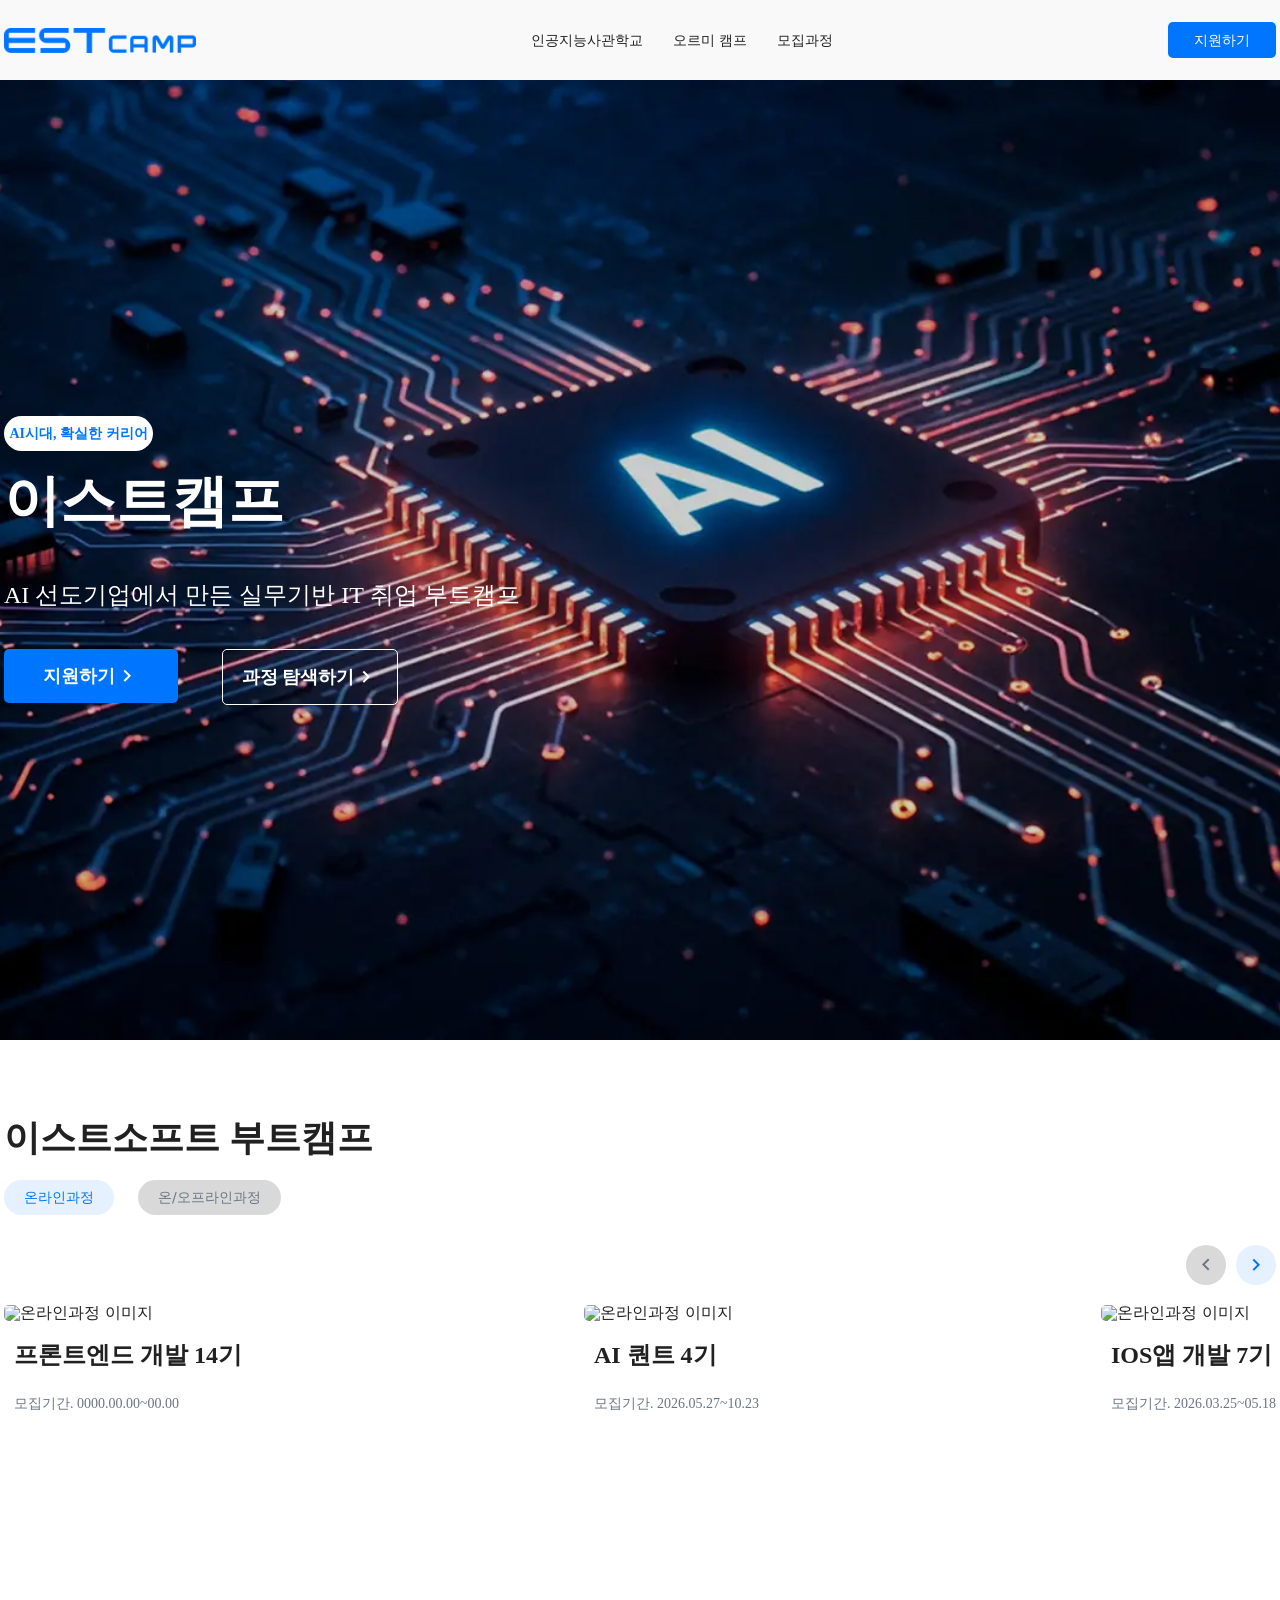
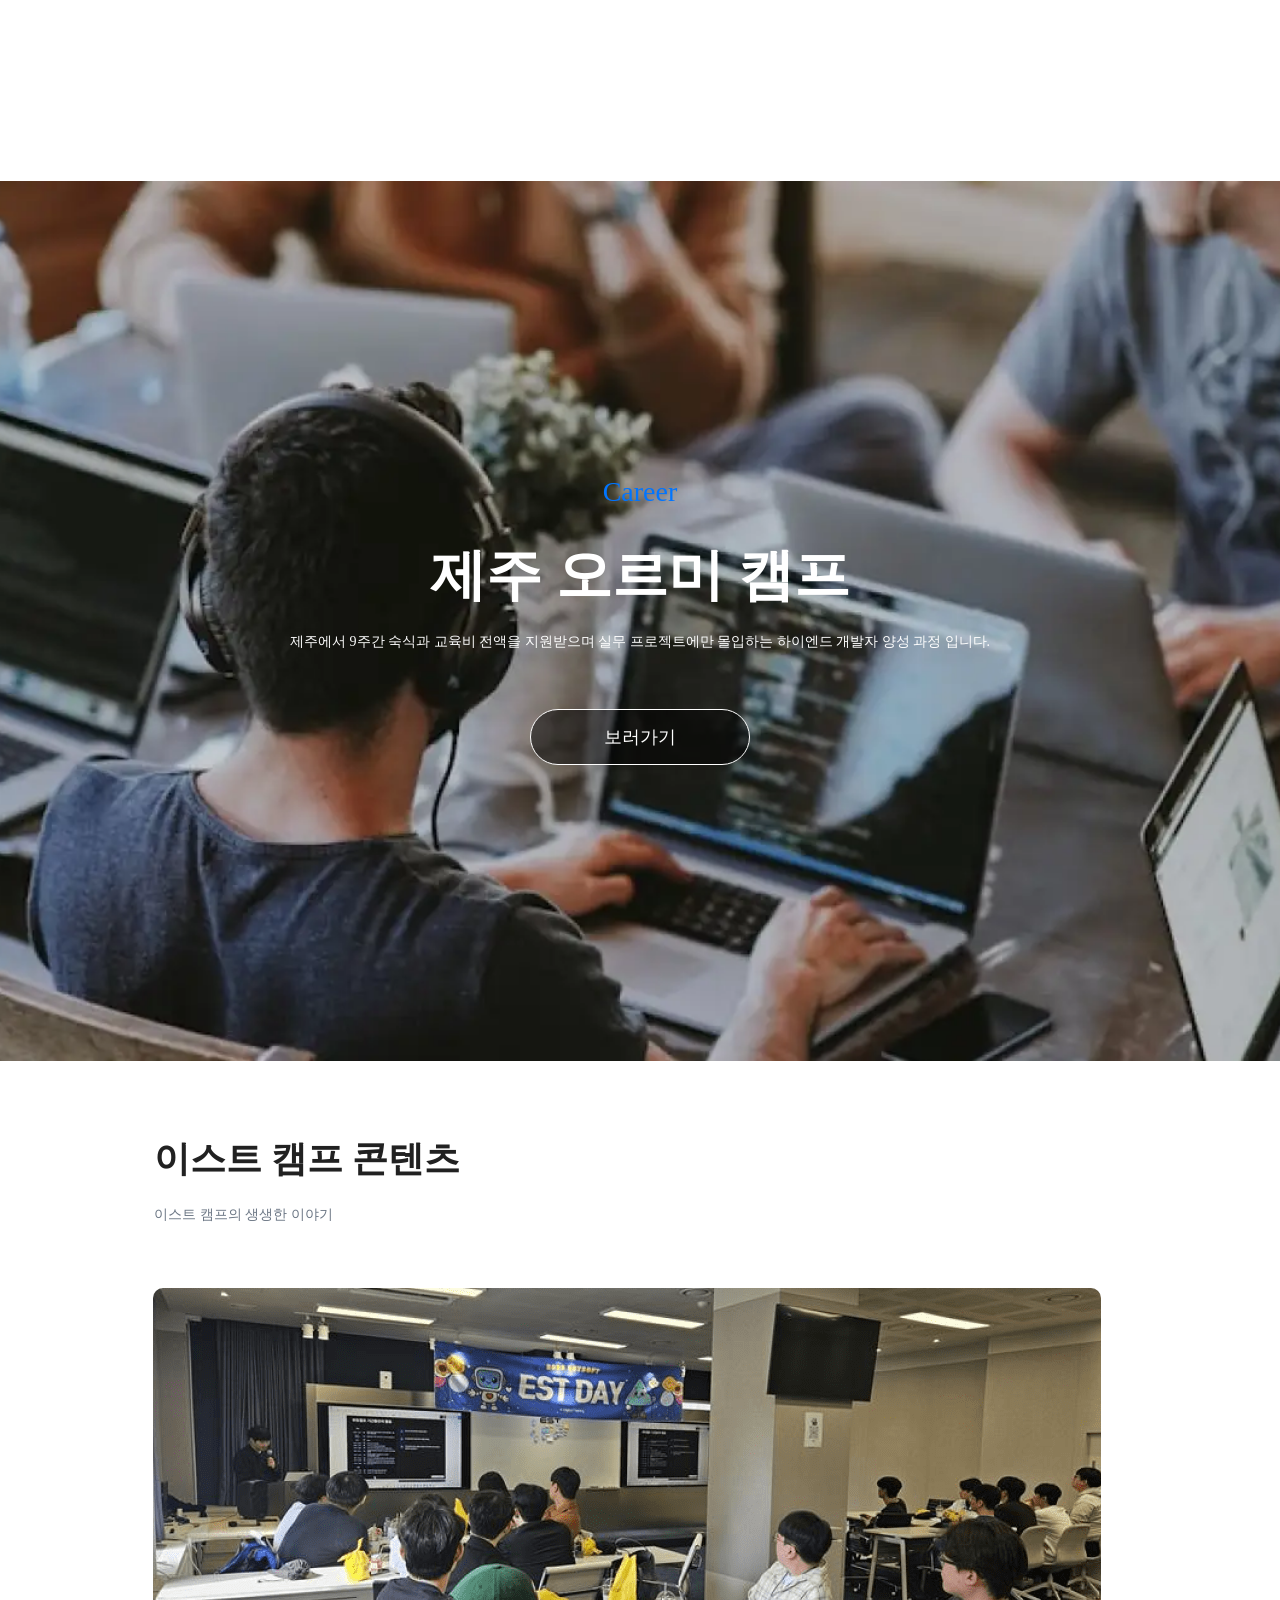
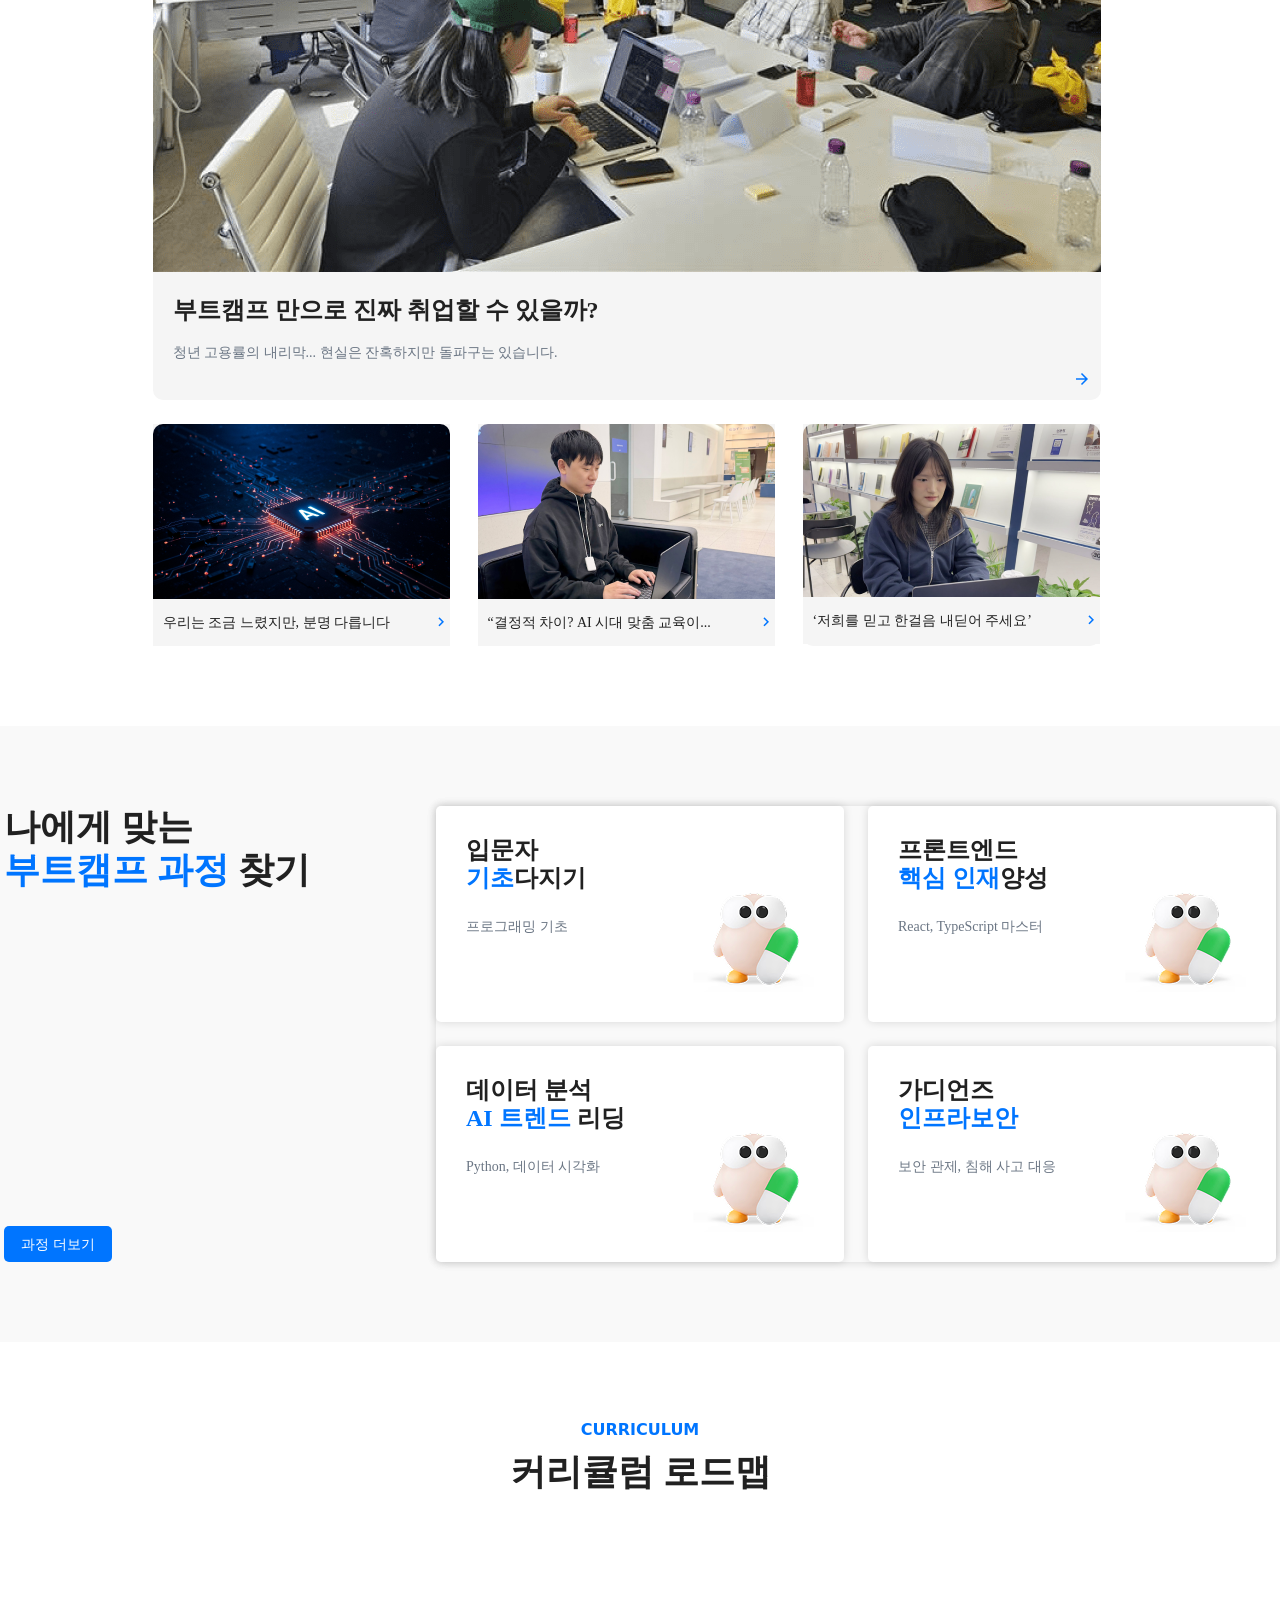
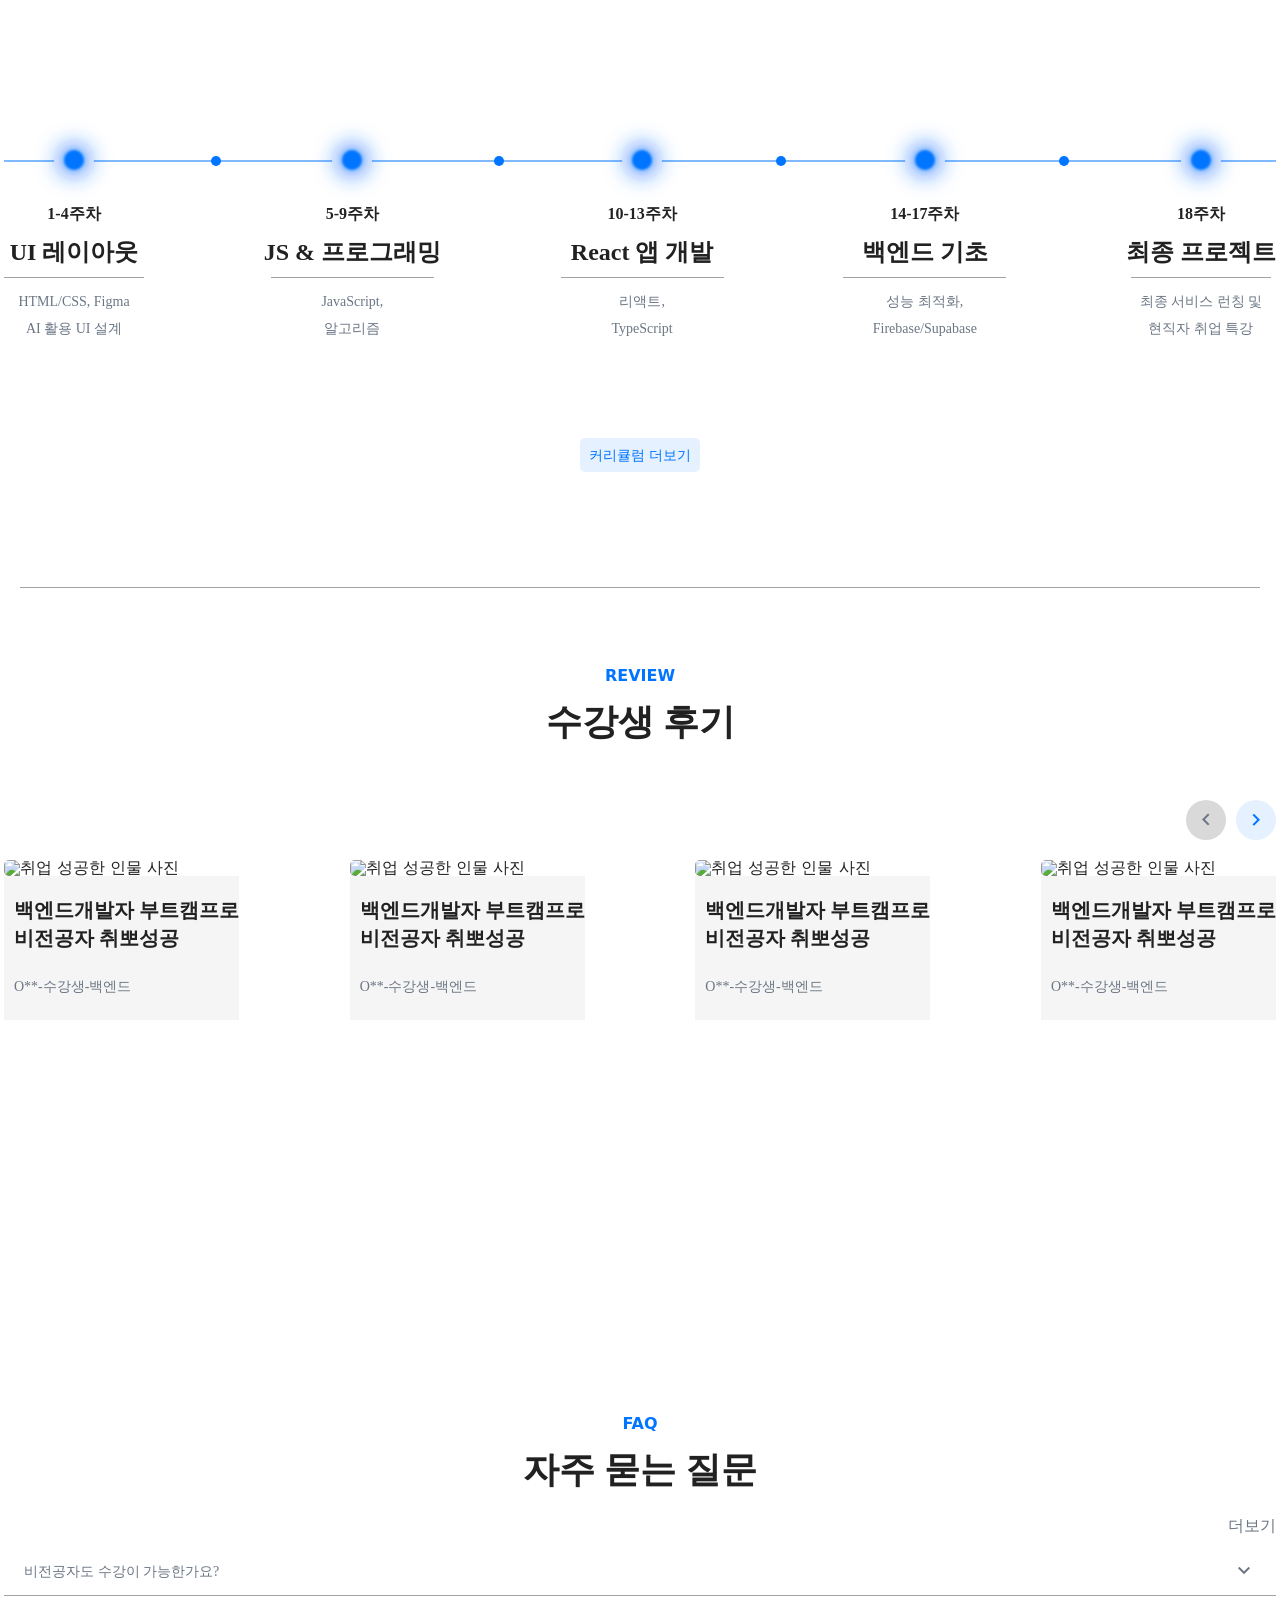
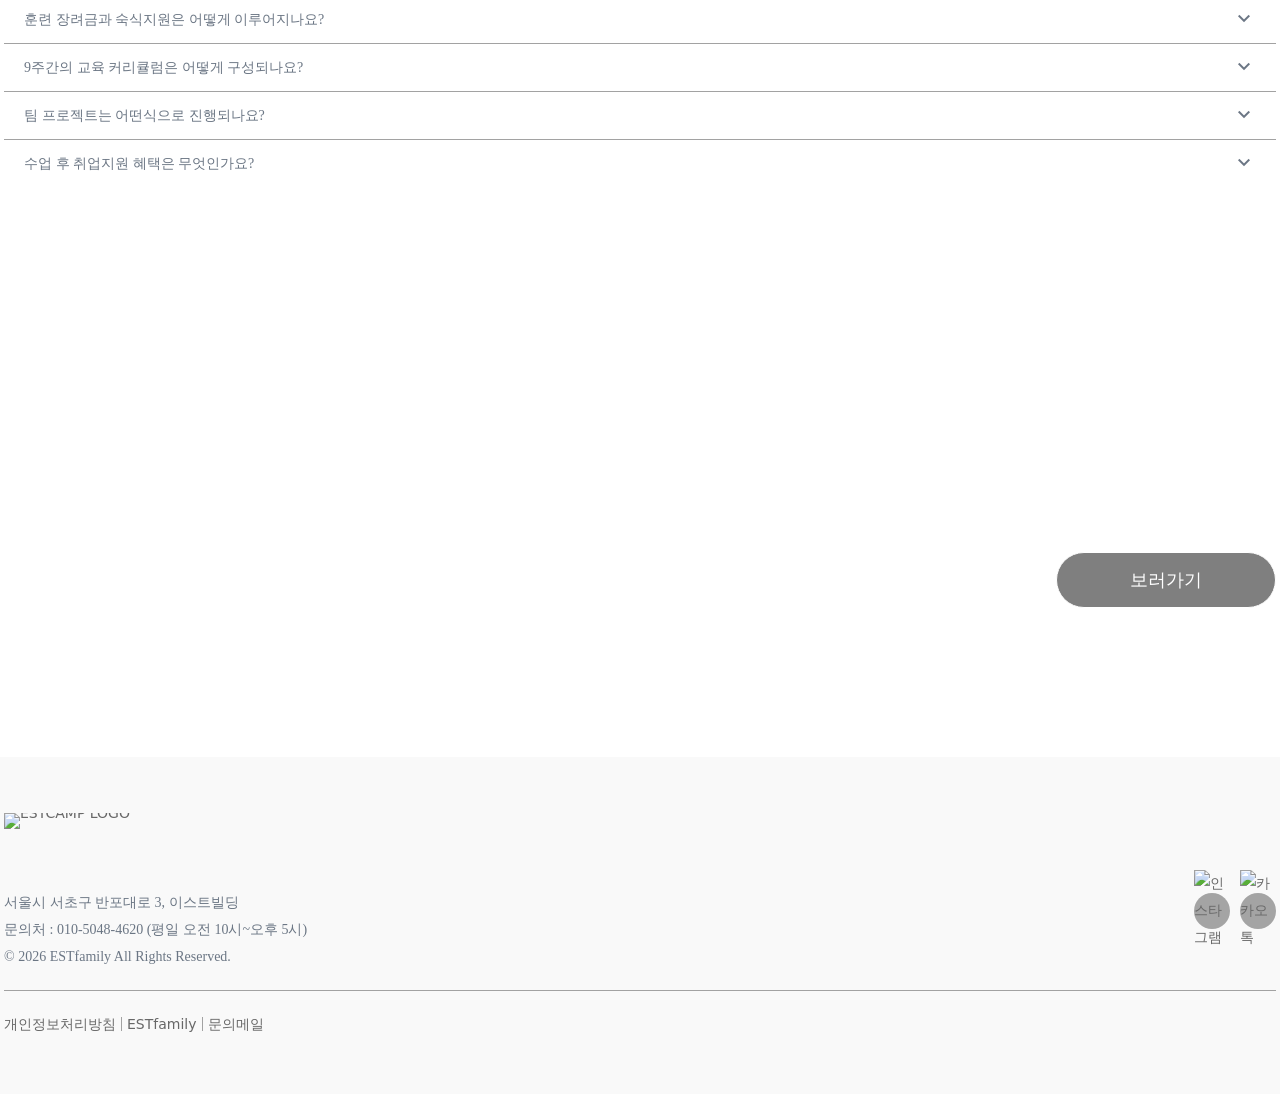
==== commit 78b87aa8: "이미지 교체" ====
--- a/index.html
+++ b/index.html
@@ -99,7 +99,7 @@
           <li class="item1">
             <a href="#">
               <!-- 이미지 -->
-                <img src="./images/front-img.jpg" alt="온라인과정 이미지">
+                <img src="images/front-img.jpg" alt="온라인과정 이미지">
               <!-- 텍스트 박스 -->
               <div class="text-box">
                 <h3 class="text-h3-md">프론트엔드 개발 14기</h3>
@@ -111,7 +111,7 @@
             <li class="item2">
               <a href="">
                 <!-- 이미지 -->
-                  <img src="./images/AI-img.jpg" alt="온라인과정 이미지" />
+                  <img src="images/AI-img.jpg" alt="온라인과정 이미지" />
                 <!-- 텍스트 박스 -->
                 <div class="text-box">
                   <h3 class="text-h3-md">AI 퀀트 4기</h3>
@@ -123,7 +123,7 @@
             <li class="item3">
               <a href="">
                 <!-- 이미지 -->
-                  <img src="./images/IOS-img.jpg" alt="온라인과정 이미지" />
+                  <img src="images/IOS-img.jpg" alt="온라인과정 이미지" />
                 <!-- 텍스트 박스 -->
                 <div class="text-box">
                   <h3 class="text-h3-md">IOS앱 개발 7기</h3>
@@ -161,7 +161,7 @@
     </div>
     <div class="camp-story-layout">
       <div class="main-card">
-        <img src="./images/big-card.jpg" alt="메인카드 사진">
+        <img src="images/Big-card-img.png" alt="메인카드 사진">
         <div class="card-text">
           <h3 class="main-card-title">부트캠프 만으로 진짜 취업할 수 있을까?</h3>
           <p class="main-card-subtitle">청년 고용률의 내리막...  현실은 잔혹하지만 돌파구는 있습니다.</p>
@@ -171,7 +171,7 @@
 
       <div class="camp-story-sidelist">
         <div class="small-card">
-          <img src="./images/small-card1.jpg" alt="카드 리스트 사진1">
+          <img src="images/small-card1.jpg" alt="카드 리스트 사진1">
           <p class="small-card-title">
             <span>
               우리는 조금 느렸지만, 분명 다릅니다 
@@ -180,11 +180,11 @@
           </p> 
         </div>
         <div class="small-card">
-          <img src="./images/small-card2.jpg" alt="카드 리스트 사진2">
+          <img src="images/small-card2.jpg" alt="카드 리스트 사진2">
           <p class="small-card-title">“결정적 차이? AI 시대 맞춤 교육이... <span class="icon">keyboard_arrow_right</span></p>
         </div>
         <div class="small-card">
-          <img src="./images/small-card3.jpg" alt="카드 리스트 사진3">
+          <img src="images/small-card3.jpg" alt="카드 리스트 사진3">
           <p class="small-card-title">‘저희를 믿고 한걸음 내딛어 주세요’  <span class="icon">keyboard_arrow_right</span></p>
         </div>
       </div>
@@ -324,6 +324,32 @@
   </section>
 <!-- //강채희 -->  
      
+<!-- 박소호 -->
+ <!-- hero 섹션 -->
+     <!-- <section class="hero">
+        <div class="hero-container">
+          <img src="" alt="AI배너이미지">
+            <div class="hero-title-box">
+                <div class="category">
+                    <a href="#">AI시대, 확실한 커리어</a>
+                </div>
+                <h1 class="text-title-xl">이스트캠프</h1>
+            </div>
+            <p class="desc">AI 선도기업에서 만든 실무기반 IT 취업 부트캠프</p>
+
+            <div class="title-button-box">
+                <button class="left-btn">
+                    <a class="Button-Big" href="#">지원하기</a>
+                    <span class="material-icons">keyboard_arrow_right</span>
+                </button>
+                
+                <button class="right-btn">
+                    <a class="Button-Big" href="#">과정 탐색하기</a>
+                    <span class="material-icons">keyboard_arrow_right</span>
+                </button> -->
+
+    <!-- //박소호 -->
+
     <!-- 조영빈 -->
     <!-- Review -->
 
@@ -346,7 +372,7 @@
             <li class="review-item">
               <a href="#">
                 <figure>
-                  <img src="./images/student1.png" alt="취업 성공한 인물 사진" />
+                  <img src="images/student1.png" alt="취업 성공한 인물 사진" />
                 </figure>
                 <div class="review-text">
                   <h3 class="text-h3-md-s">백엔드개발자 부트캠프로</h3>
@@ -358,7 +384,7 @@
             <li class="review-item">
               <a href="#">
                 <figure>
-                  <img src="./images/student2.png" alt="취업 성공한 인물 사진" />
+                  <img src="images/student2.png" alt="취업 성공한 인물 사진" />
                 </figure>
                 <div class="review-text">
                   <h3 class="text-h3-md-s">백엔드개발자 부트캠프로</h3>
@@ -370,7 +396,7 @@
             <li class="review-item">
               <a href="#">
                 <figure>
-                  <img src="./images/student3.png" alt="취업 성공한 인물 사진" />
+                  <img src="images/student3.png" alt="취업 성공한 인물 사진" />
                 </figure>
                 <div class="review-text">
                   <h3 class="text-h3-md-s">백엔드개발자 부트캠프로</h3>
@@ -382,7 +408,7 @@
             <li class="review-item">
               <a href="#">
                 <figure>
-                  <img src="./images/student4.png" alt="취업 성공한 인물 사진" />
+                  <img src="images/student4.png" alt="취업 성공한 인물 사진" />
                 </figure>
                 <div class="review-text">
                   <h3 class="text-h3-md-s">백엔드개발자 부트캠프로</h3>
@@ -463,8 +489,8 @@
         <div class="container">
           <div class="footer-logo">
             <a href="index.html" aria-label="이스트캠프 메인페이지로 이동">
-              <img src="./images/logo_footer.svg" class="logo-light" alt="ESTCAMP LOGO">
-              <img src="./images/logo_darkmode-footer.svg" class="logo-dark" alt="ESTCAMP LOGO">
+              <img src="images/logo_footer.svg" class="logo-light" alt="ESTCAMP LOGO">
+              <img src="images/logo_darkmode-footer.svg" class="logo-dark" alt="ESTCAMP LOGO">
               <span class="hidden">이스트캠프</span>
             </a>
           </div>
@@ -499,3 +525,92 @@
   </body>
 </html>
 
+
+<!-- <section class="banner section-header" aria-labelledby="banner title">
+      <div class="container">
+        <div class="banner-content">
+          <h2 class="text-title-xl">2026 인공지능사관학교
+            <span>7기 교육생 모집
+          </h2>
+          <a href="#" class="btn-cta btn-primary aria-label=2026 인공지능사관학교 7기 모집 자세히 보기">보러가기</a>
+    <!-- <div class="banner">
+      <div class="banner-content">
+        <p>
+          2026 인공지능사관학교<br />
+          7기 교육생 모집
+        </p>
+        <button>보러가기</button>
+      </div>
+    </div>
+
+    <div class="content">
+      <img src="logo.png" alt="EST camp logo" class="logo-img" />
+
+      <p>실무 중심 프로젝트와 AI 기반 웹 개발 교육을 진행합니다.</p>
+
+      <div class="footer-icons">
+        <a href="#">
+          <img src="https://cdn-icons-png.flaticon.com/512/2111/2111463.png" alt="instagram" />
+        </a>
+
+        <a href="#">
+          <img
+            src="https://upload.wikimedia.org/wikipedia/commons/e/e3/KakaoTalk_logo.svg"
+            alt="kakao"
+          />
+        </a>
+      </div>
+
+      <div class="cards">
+        <div class="card">
+          <h2>프론트엔드 과정</h2>
+          <p>HTML CSS JavaScript 학습</p>
+        </div>
+
+        <div class="card">
+          <h2>백엔드 과정</h2>
+          <p>서버와 데이터베이스 개발</p>
+        </div>
+
+        <div class="card">
+          <h2>AI 프로젝트</h2>
+          <p>AI 활용 실전 프로젝트</p>
+        </div> 
+      </div>
+    </section>
+     <footer aria-label="사이트 하단 정보">
+        <div class="container">
+          <div class="footer-logo">
+            <a href="index.html" aria-label="이스트캠프 메인페이지로 이동">
+              <img src="images/Logo.svg" alt="ESTCAMP LOGO">
+              <span class="hidden">이스트캠프</span>
+            </a>
+          </div>
+          <div class="footer-md">
+            <div class="footer-info">
+              <address>
+                <p>서울시 서초구 반포대로 3, 이스트빌딩</p>
+                <p><a href="tel:01050484620" aria-label="이스트캠프 고객센터 전화 연결">문의처 : 010-5048-4620</a> (평일 오전 10시~오후 5시)</p>
+              </address>
+              <p class="copyright">&copy; 2026 ESTfamily All Rights Reserved. </p>
+            </div>
+            <div class="sns-links" aria-label="소셜 미디어 링크">
+              <a href="#" aria-label="이스트캠프 인스타그램">
+                <img src="./images/Instagram.svg" alt="인스타그램">
+                <span class="hidden">인스타그램</span>
+              </a>
+              <a href="#" aria-label="이스트캠프 카카오톡 채널">
+                <img src="./images/Kakaotalk.svg" alt="카카오톡">
+                <span class="hidden">카카오톡</span>
+              </a>
+            </div>
+          </div>
+          <div class="footer-policy">
+            <nav class="policy-links" aria-label="약관 및 정책">
+              <a href="#" class="privacy">개인정보처리방침</a>
+              <a href="#">ESTfamily</a>
+              <a href="mailto:contact@estfamily.com">문의메일</a>
+            </nav>
+          </div>
+        </div>
+     </footer>  -->
--- a/css/index.css
+++ b/css/index.css
@@ -126,7 +126,7 @@
 /* 배너 이미지 */
 .title-hero {
   height: 800px;
-  background-image: url(../images/hero-banner.jpg);
+  background-image: url(/images/hero.webp);
   background-repeat: no-repeat;
   background-position: center top;
   background-size: cover;
@@ -1177,7 +1177,7 @@
   width:100%;
   min-height:100%;
   padding:149px 0;
-  background:url("../images/banner.jpg") no-repeat center / cover;
+  background:url("../images/banner.webp") no-repeat center / cover;
   box-sizing:border-box;
 }
 .banner-content{
@@ -1321,7 +1321,7 @@
 }
 
 .hero{
-    background-image: url(../images/jeju_orumi_background.jpg);
+    background-image: url(/images/jeju_orumi_background.webp);
     height: 720px;
     background-repeat:no-repeat;
     background-size: cover;
@@ -1366,6 +1366,16 @@
     flex-direction: column;
     align-items: center;
 }
+/* 
+.camp-story .header{
+    width: 1272px;
+    display: flex;
+    justify-content: center;
+    flex-direction: column;
+    margin-bottom: 60px;
+    align-items: top left;
+    gap: 10px;
+} */
 
 .camp-story-layout{
     display: flex;
@@ -1410,6 +1420,7 @@
 }
 
 .camp-story .main-card{
+  /* width: 948px; */
     padding-right: 27px;
 }
 
@@ -1432,6 +1443,7 @@
 }
 
 .main-card .icon{
+  /* padding: 7px 10px 14px 10px; */
   padding-right: 10px;
   padding-bottom: 7px;
   font-size: 24px;
@@ -1439,8 +1451,6 @@
 }
 
 .main-card img {
-  width: 948px;
-  height: 584px;
   border-radius: 10px 10px 0 0;
 }
 
@@ -1462,7 +1472,7 @@
 }
 .small-card{
   background-color:var(--surface-muted);
-      border-radius: 10px;
+  border-radius:0 0 10px 10px;
 }
 .small-card-title{
     display: flex;
@@ -1475,9 +1485,7 @@
 }
 
 .small-card img{
-  width: 297px;
-  height: 173px;
-  border-radius: 10px 10px 0 0;
+    border-radius: 10px 10px 0 0;
 }
 
 .hero .hero-content-subtitle{
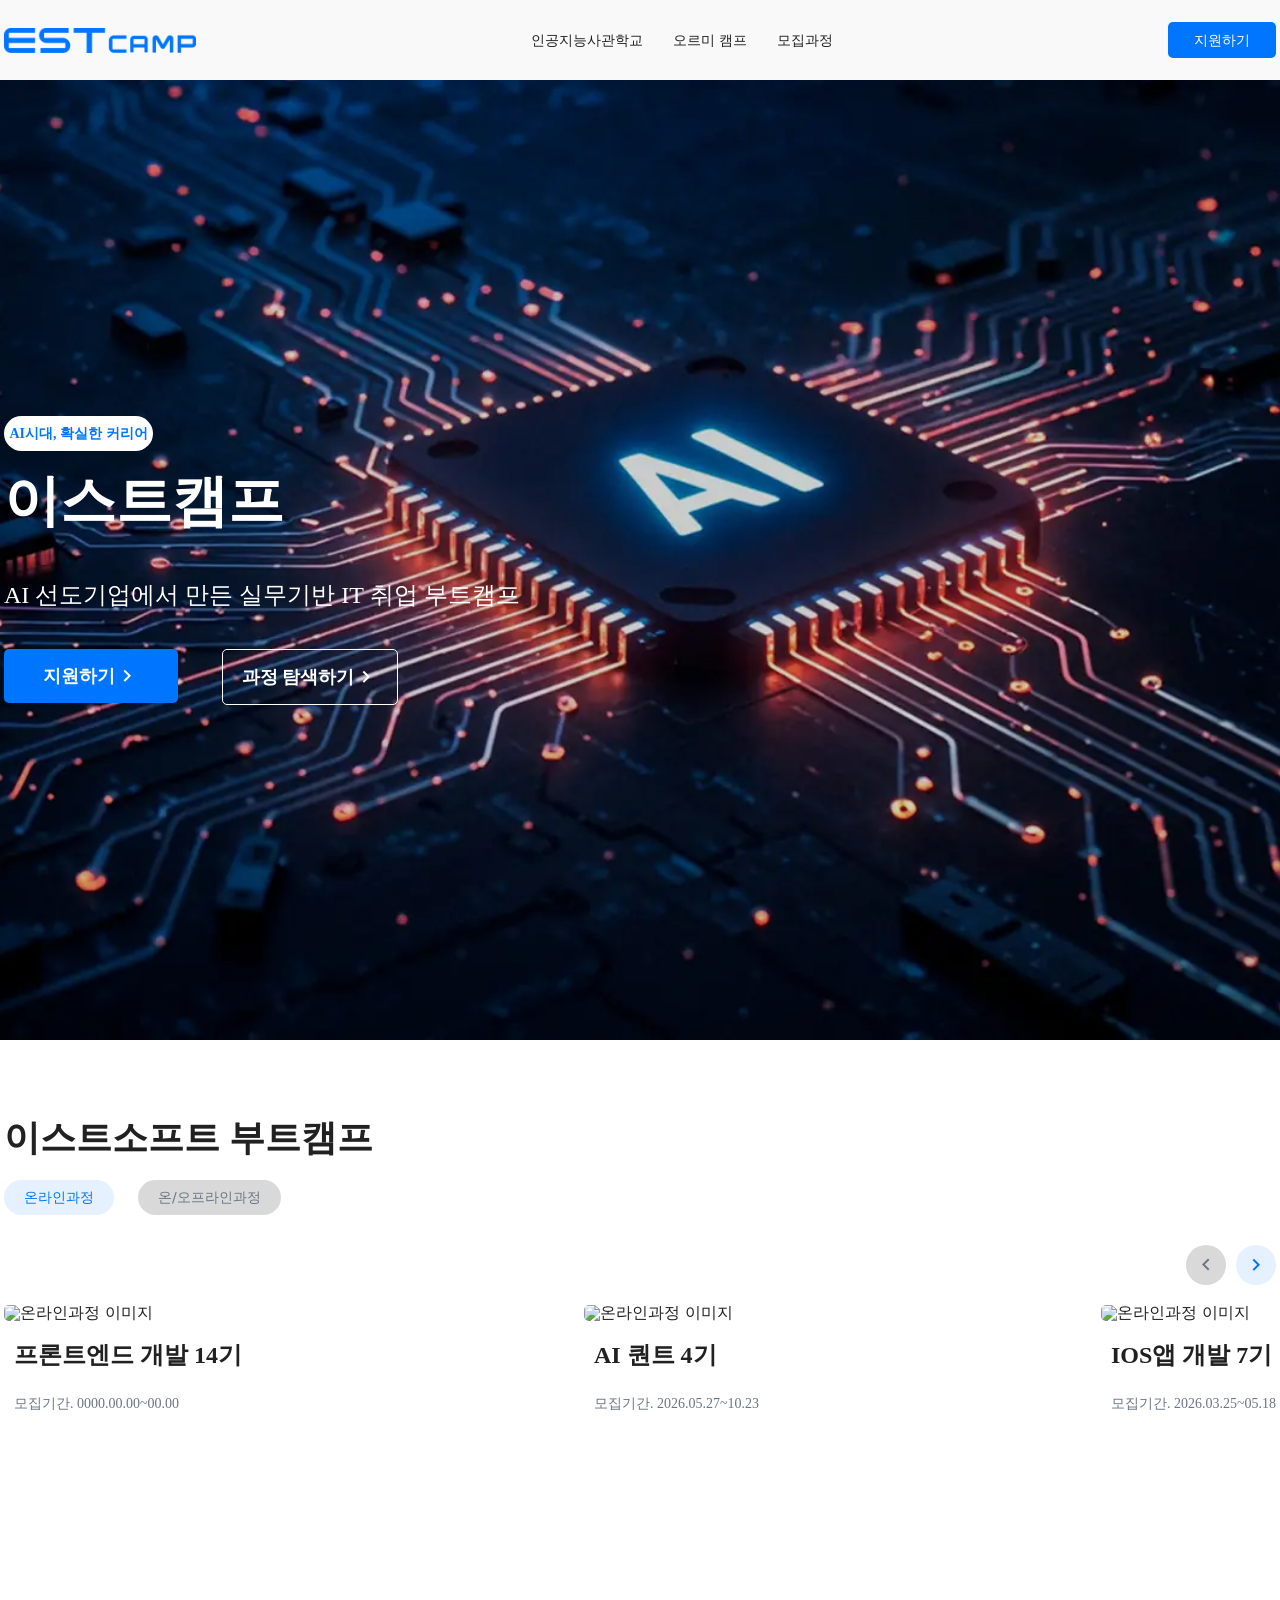
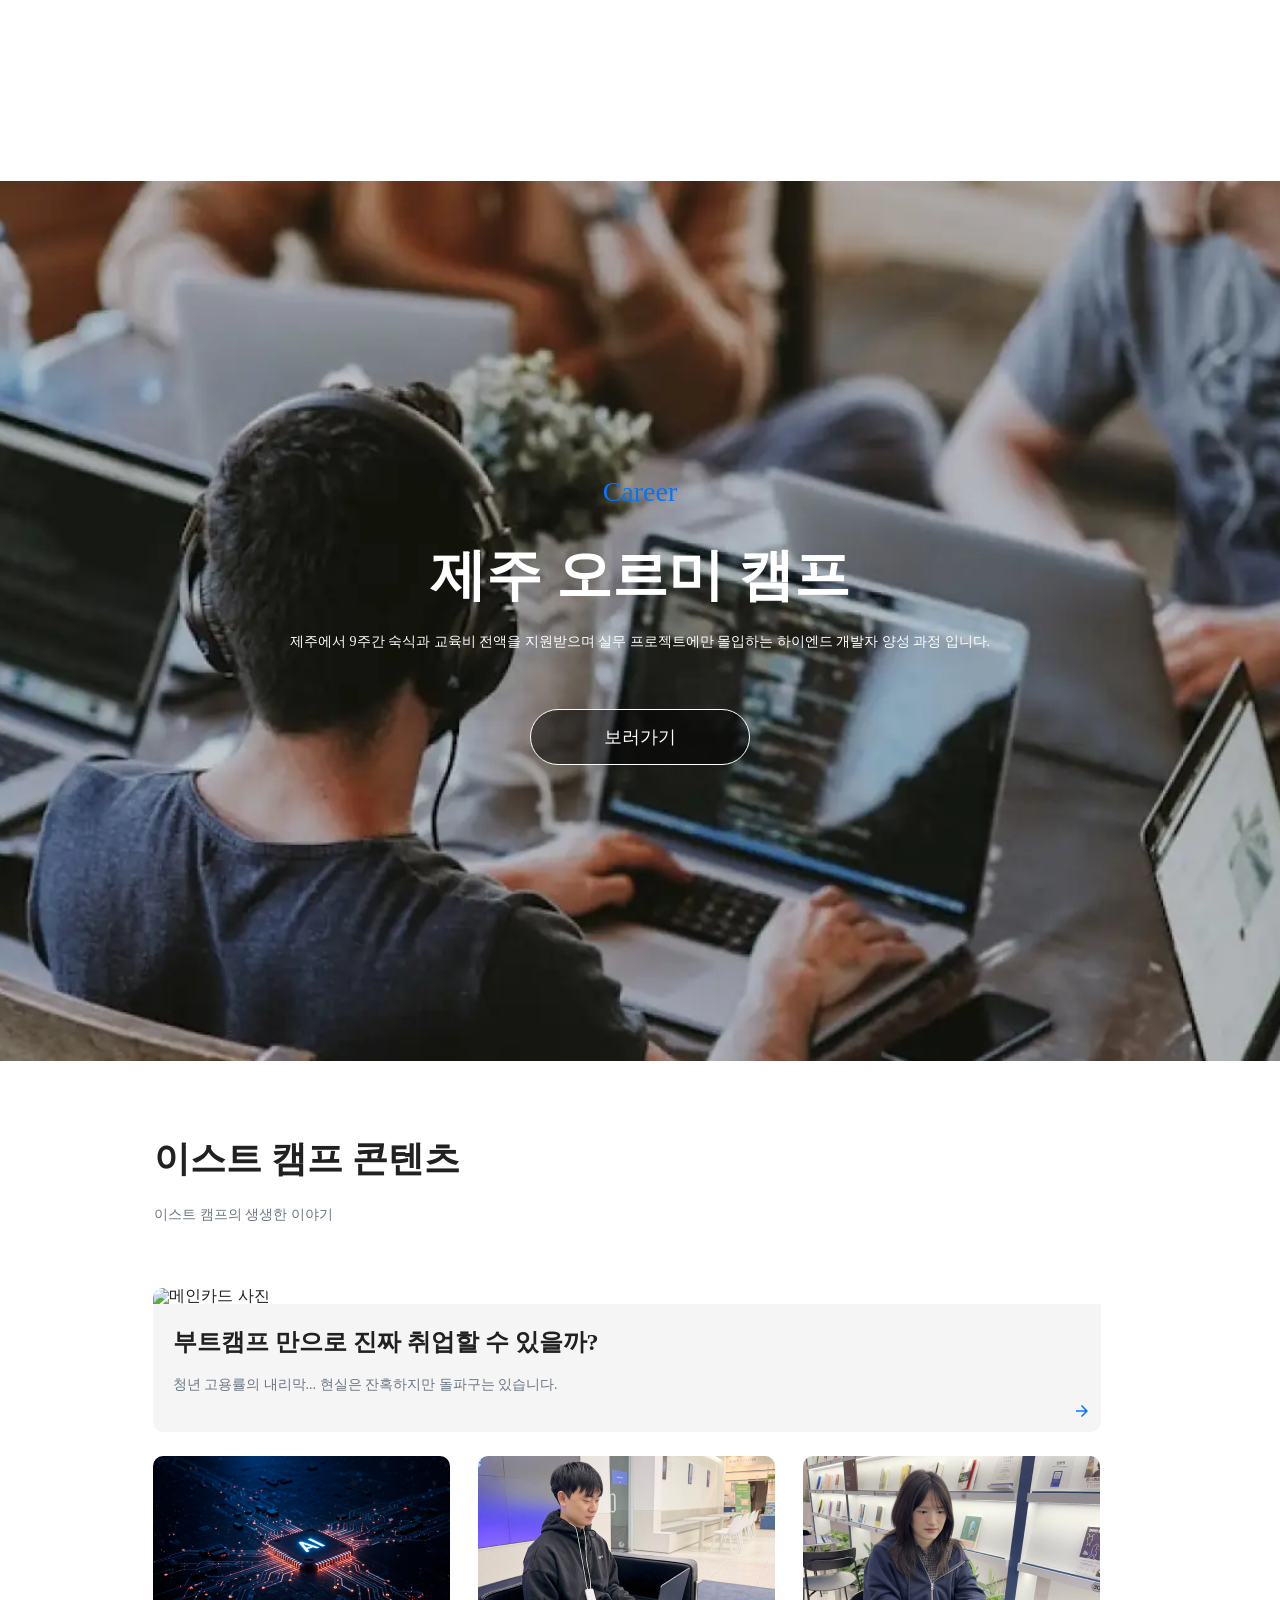
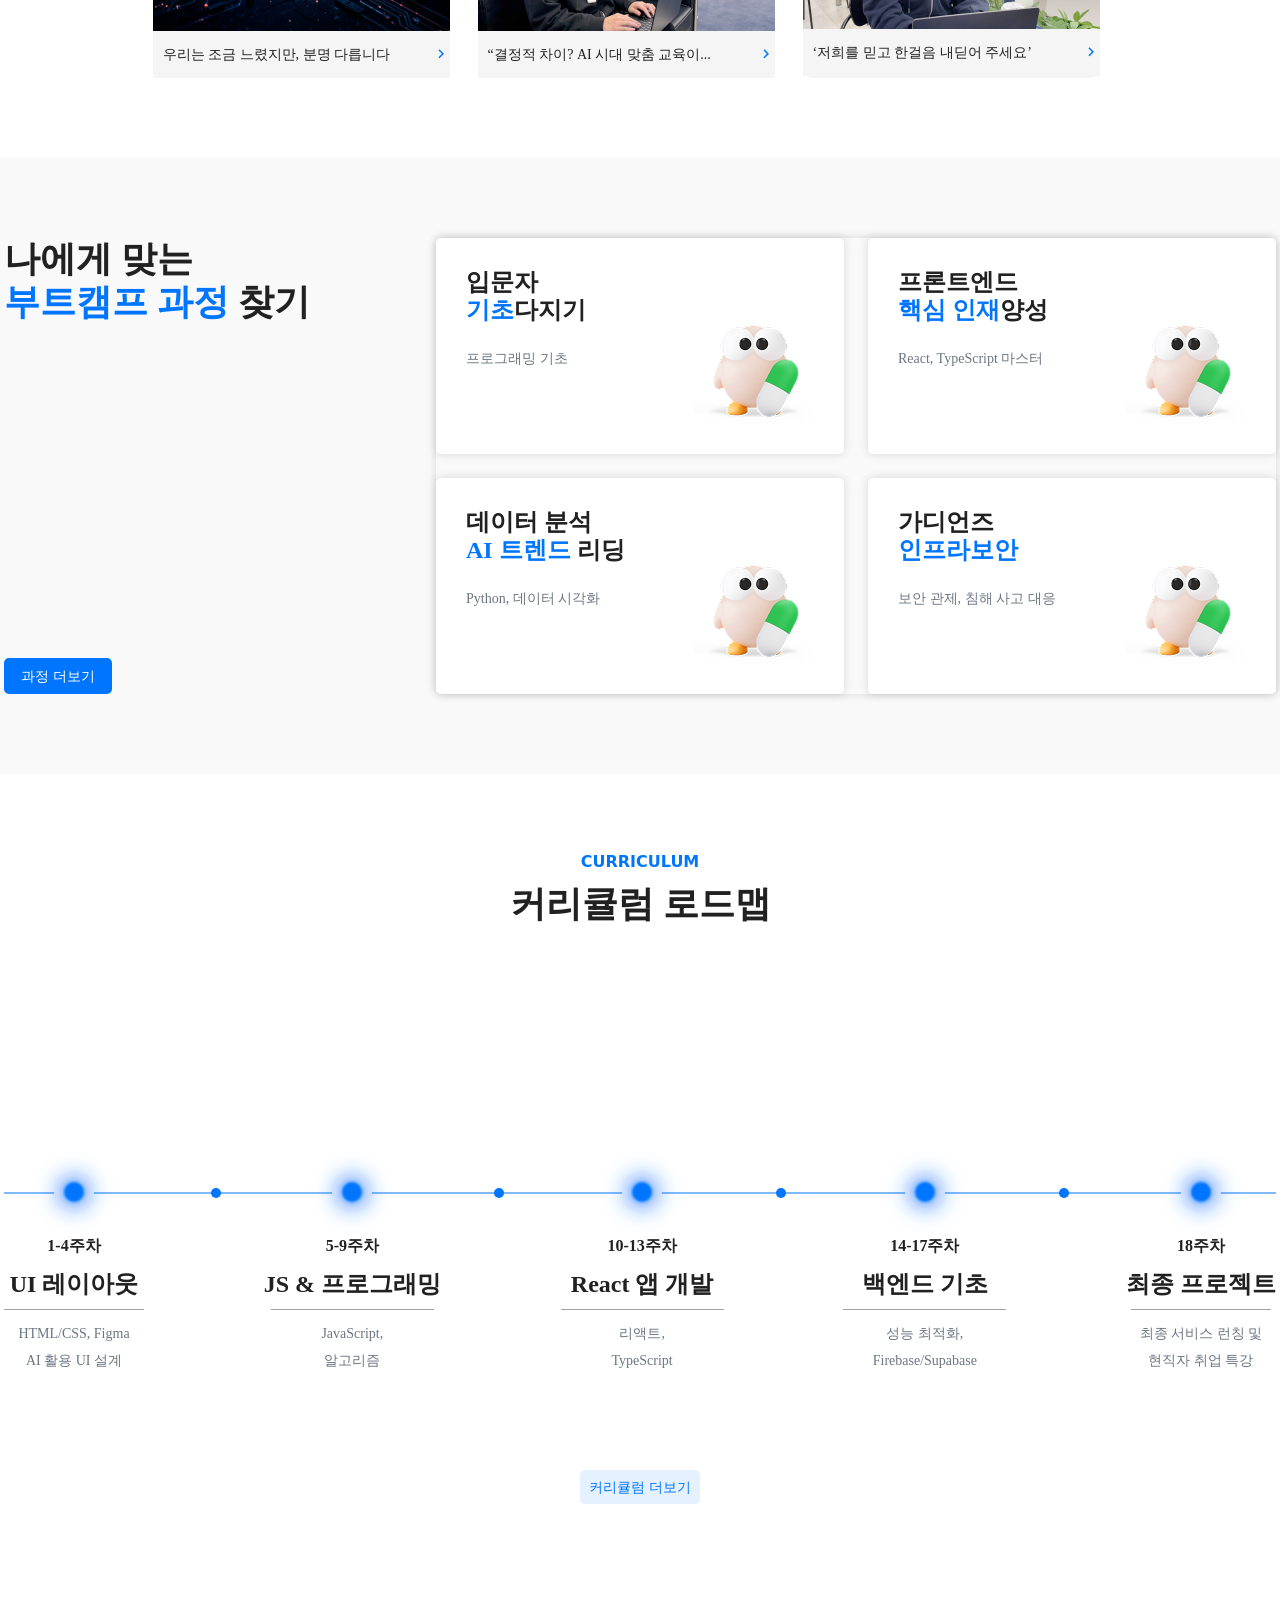
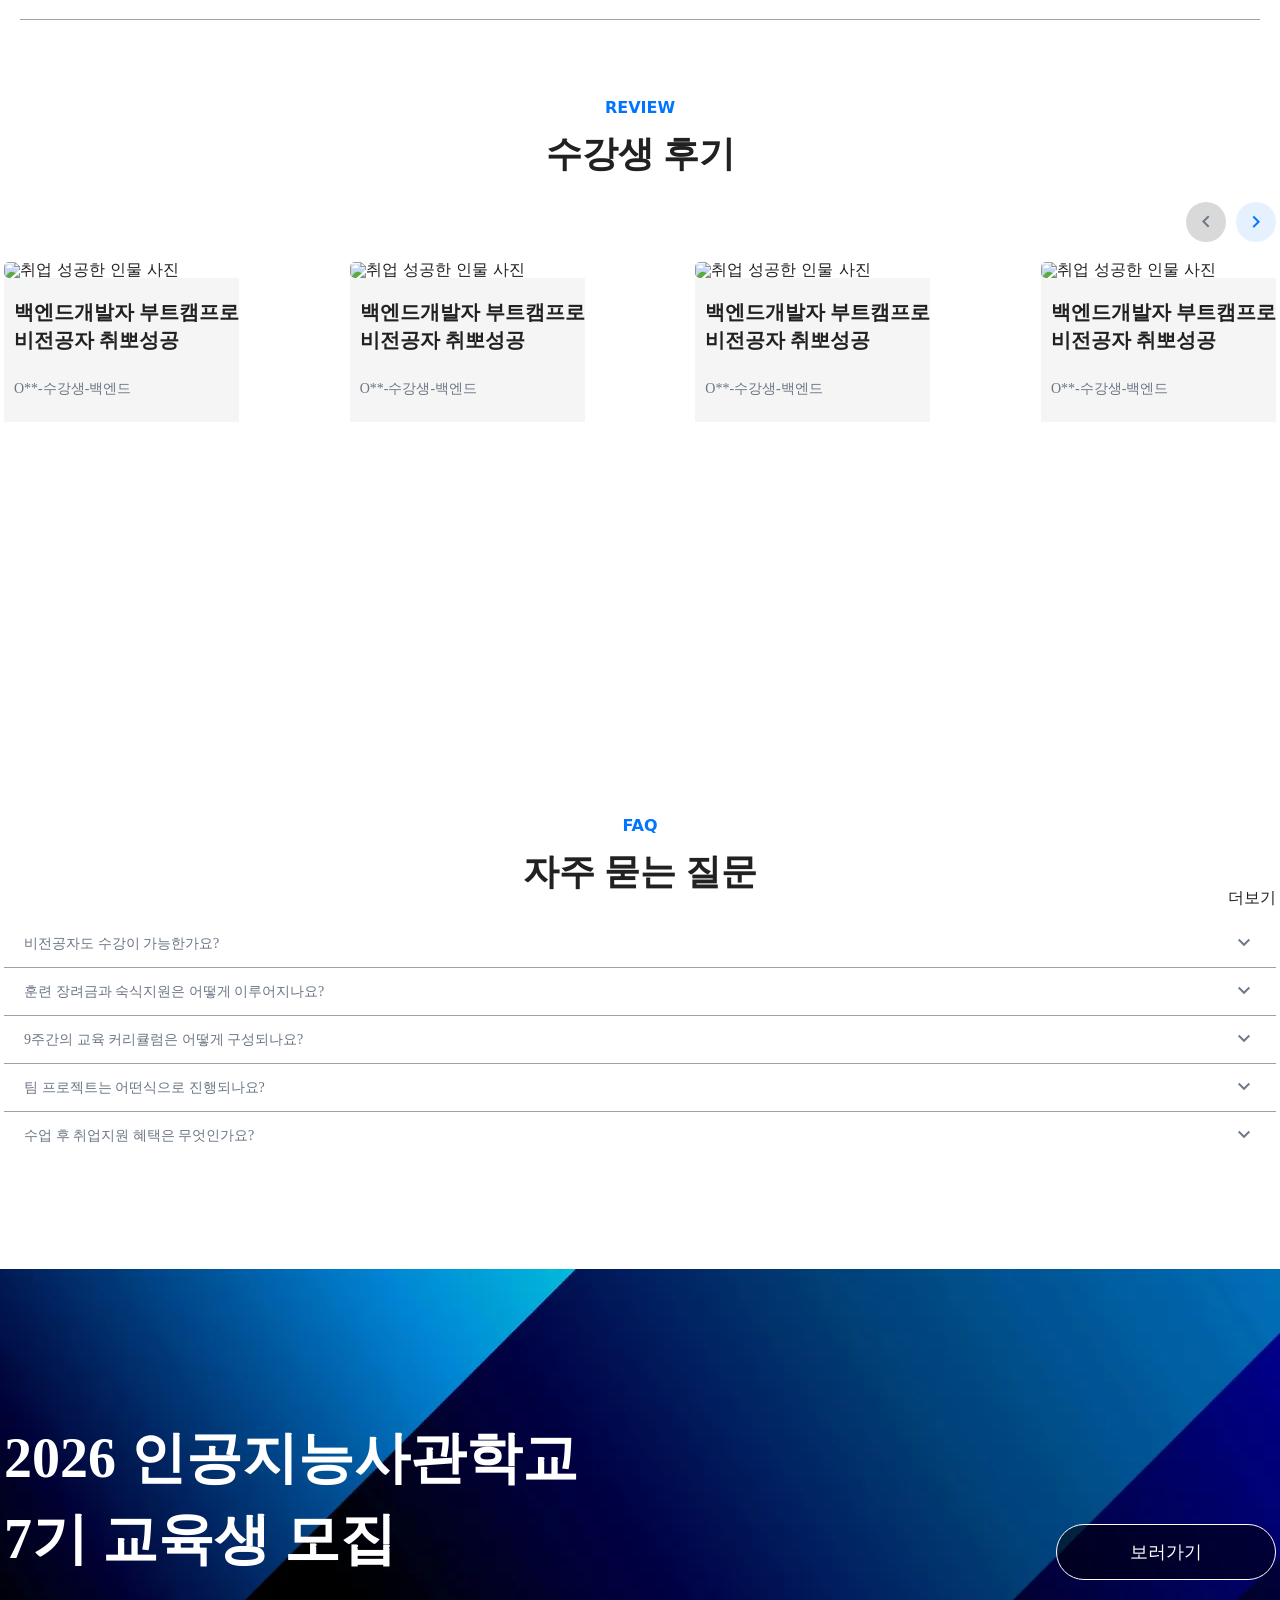
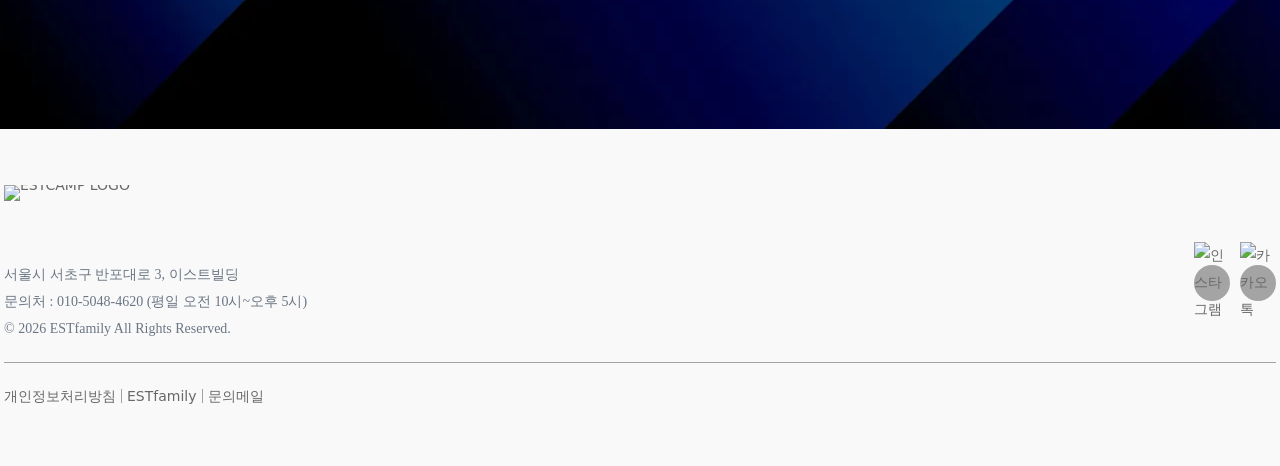
==== commit 8eacee5d: "feat: readme 수정" ====
--- a/index.html
+++ b/index.html
@@ -1,28 +1,26 @@
 <!doctype html>
 <html lang="ko">
   <head>
-    <meta charset="UTF-8">
-    <meta name="viewport" content="width=device-width, initial-scale=1.0">
-     <title>EST Camp</title>
-     <meta name="description" content="이스트캠프 부트캠프 - AI, 프론트엔드, 데이터분석 과정"> 
-     <link
-      href="https://fonts.googleapis.com/icon?family=Material+Icons"
-      rel="stylesheet">
-    <link rel="stylesheet" href="css/reset.css">
-    <link rel="stylesheet" href="css/normalize.css">
-    <link rel="stylesheet" href="css/common.css">
-    <link rel="stylesheet" href="css/index.css">
+    <meta charset="UTF-8" />
+    <meta name="viewport" content="width=device-width, initial-scale=1.0" />
+    <title>EST Camp</title>
+    <meta name="description" content="이스트캠프 부트캠프 - AI, 프론트엔드, 데이터분석 과정" />
+    <link href="https://fonts.googleapis.com/icon?family=Material+Icons" rel="stylesheet" />
+    <link rel="stylesheet" href="css/reset.css" />
+    <link rel="stylesheet" href="css/normalize.css" />
+    <link rel="stylesheet" href="css/common.css" />
+    <link rel="stylesheet" href="css/index.css" />
   </head>
   <body>
-  <!-- <body> -->
-  <!-- 헤더 -->
-  <!-- 강채희 -->
+    <!-- <body> -->
+    <!-- 헤더 -->
+    <!-- 강채희 -->
     <header class="main-header bg-muted">
       <div class="container">
         <h1 class="logo">
           <a href="index.html">
-            <img src="./images/Logo.svg" class="logo-light" alt="EST CAMP LOGO">
-            <img src="./images/logo-darkmode-header.svg" class="logo-dark" alt="EST CAMP LOGO">
+            <img src="./images/Logo.svg" class="logo-light" alt="EST CAMP LOGO" />
+            <img src="./images/logo-darkmode-header.svg" class="logo-dark" alt="EST CAMP LOGO" />
             <span class="hidden">EST CAMP</span>
           </a>
         </h1>
@@ -42,575 +40,481 @@
       </div>
     </header>
     <!-- //강채희 -->
-<main>
-  <!-- 박소호 -->
-    <!-- hero 섹션 -->
-    <section class="title-hero">
-      <div class="container">
-        <div class="hero-title-box">
-          <span class="category">AI시대, 확실한 커리어</span>
-          <h2 class="text-title-xl">이스트캠프</h2>
-        </div>
-        <p class="hero-title-desc">
-          AI 선도기업에서 만든 실무기반 IT 취업 부트캠프
-        </p>
-
-        <div class="title-button-box">
-          <a class="Button-Big left-btn" href="#"
-            >지원하기
-            <span class="material-icons">keyboard_arrow_right</span>
-          </a>
-
-          <a class="Button-Big  right-btn" href="#">과정 탐색하기
-            <span class="material-icons">keyboard_arrow_right</span>
-          </a>
-        </div>
-      </div>
-    </section>
-
-    <!-- 온라인과정 섹션 -->
-    <section class="online">
-      <div class="container">
-        <!-- 온라인 헤더-->
-      <header class="intro-header">
-        <h2 class="text-h2-lg">이스트소프트 부트캠프</h2>
-        <ul class="online-category">
-          <li class="text-p on_category">
-            <button class="active">온라인과정</button>
-          </li>
-          <li class="text-p on-off_category">
-            <button class="disabled">온/오프라인과정</button>
-          </li>
-        </ul>
-      </header>
-      <!-- 슬라이드네비 -->
-      <div class="slides_nav">
-        <button class="slide-btn prev">
-          <span class="material-icons">keyboard_arrow_left</span>
-        </button>
-        <button class="slide-btn next">
-          <span class="material-icons">keyboard_arrow_right</span>
-        </button>
-      </div>
-      <!-- 온라인 컨텐츠 -->
-      <section class="online-content">
-        <ul class="list">
-          <!-- item -->
-          <li class="item1">
-            <a href="#">
-              <!-- 이미지 -->
-                <img src="images/front-img.jpg" alt="온라인과정 이미지">
-              <!-- 텍스트 박스 -->
-              <div class="text-box">
-                <h3 class="text-h3-md">프론트엔드 개발 14기</h3>
-                <p class="text-p">모집기간. 0000.00.00~00.00</p>
-              </div>
+    <main>
+      <!-- 박소호 -->
+      <!-- hero 섹션 -->
+      <section class="title-hero">
+        <div class="container">
+          <div class="hero-title-box">
+            <span class="category">AI시대, 확실한 커리어</span>
+            <h2 class="text-title-xl">이스트캠프</h2>
+          </div>
+          <p class="hero-title-desc">AI 선도기업에서 만든 실무기반 IT 취업 부트캠프</p>
+
+          <div class="title-button-box">
+            <a class="Button-Big left-btn" href="#"
+              >지원하기
+              <span class="material-icons">keyboard_arrow_right</span>
             </a>
-          </li>
-
-            <li class="item2">
-              <a href="">
-                <!-- 이미지 -->
-                  <img src="images/AI-img.jpg" alt="온라인과정 이미지" />
-                <!-- 텍스트 박스 -->
-                <div class="text-box">
-                  <h3 class="text-h3-md">AI 퀀트 4기</h3>
-                  <p class="text-p">모집기간. 2026.05.27~10.23</p>
-                </div>
-              </a>
-            </li>
-
-            <li class="item3">
-              <a href="">
-                <!-- 이미지 -->
-                  <img src="images/IOS-img.jpg" alt="온라인과정 이미지" />
-                <!-- 텍스트 박스 -->
-                <div class="text-box">
-                  <h3 class="text-h3-md">IOS앱 개발 7기</h3>
-                  <p class="text-p">모집기간. 2026.03.25~05.18</p>
-                </div>
-              </a>
-            </li>
-          </ul>
-        </section>
-      </div>
-    </section>
-
-    <!-- //박소호 -->
-
-<!-- 송주윤 -->
-<!-- 컨텐츠 hero 섹션 -->
-  <section class="hero">
-    <div class="hero-content">
-      <p class="hero-content-subtitle">Career</p>
-      <div class="hero-content-description">
-        <h2 class="text-title-xl">제주 오르미 캠프</h2>
-        <p>제주에서 9주간 숙식과 교육비 전액을 지원받으며 실무 프로젝트에만 몰입하는 하이엔드 개발자 양성 과정 입니다.</p>
-      </div>
-      <a href="" class="btn-cta">보러가기</a>
-    </div>
-  </section>
-<!-- //컨텐츠 hero 섹션 -->
- 
-<!-- 이스트 캠프 이야기 섹션 -->
-<section class="camp-story bg-base">
-  <div class="container">
-    <div class="intro-header">
-      <h2>이스트 캠프 콘텐츠</h2>
-      <p>이스트 캠프의 생생한 이야기</p>
-    </div>
-    <div class="camp-story-layout">
-      <div class="main-card">
-        <img src="images/Big-card-img.png" alt="메인카드 사진">
-        <div class="card-text">
-          <h3 class="main-card-title">부트캠프 만으로 진짜 취업할 수 있을까?</h3>
-          <p class="main-card-subtitle">청년 고용률의 내리막...  현실은 잔혹하지만 돌파구는 있습니다.</p>
-          <p class="icon">arrow_forward</p>
-        </div>
-       </div> 
-
-      <div class="camp-story-sidelist">
-        <div class="small-card">
-          <img src="images/small-card1.jpg" alt="카드 리스트 사진1">
-          <p class="small-card-title">
-            <span>
-              우리는 조금 느렸지만, 분명 다릅니다 
-            </span>
-            <span class="icon">keyboard_arrow_right</span>
-          </p> 
-        </div>
-        <div class="small-card">
-          <img src="images/small-card2.jpg" alt="카드 리스트 사진2">
-          <p class="small-card-title">“결정적 차이? AI 시대 맞춤 교육이... <span class="icon">keyboard_arrow_right</span></p>
-        </div>
-        <div class="small-card">
-          <img src="images/small-card3.jpg" alt="카드 리스트 사진3">
-          <p class="small-card-title">‘저희를 믿고 한걸음 내딛어 주세요’  <span class="icon">keyboard_arrow_right</span></p>
-        </div>
-      </div>
-    </div>
-  </div>
-  </section>
-<!-- //이스트 캠프 이야기 섹션 -->
-<!-- //송주윤 -->
-<!-- 과정 찾기 섹션 -->
-  <!-- 강채희 -->  
-  <section id="course" class="bg-muted">
-    <div class="container">
-      <div class="course-intro">
-          <h2 class="course-title text-base text-h2-lg section-title">
-            <span class="title-line">나에게 맞는</span> 
-            <span class="text-point">부트캠프 과정</span> 찾기
-          </h2>
-          <a href="#" class="btn btn-strong btn-text btn-md" aria-label="부트캠프 과정 전체 보기">과정 더보기</a>
-      </div>
-      <div class="course-grid">
-        <article class="course-card card-bg">
-            <div class="course-card-info">
-                <h3 class="course-card-title text-base text-h3-md"><span class="title-line">입문자</span>
-                  <span class="text-point">기초</span>다지기</h3>
+
+            <a class="Button-Big right-btn" href="#"
+              >과정 탐색하기
+              <span class="material-icons">keyboard_arrow_right</span>
+            </a>
+          </div>
+        </div>
+      </section>
+
+      <!-- 온라인과정 섹션 -->
+      <section class="online">
+        <div class="container">
+          <!-- 온라인 헤더-->
+          <header class="intro-header">
+            <h2 class="text-h2-lg">이스트소프트 부트캠프</h2>
+            <ul class="online-category">
+              <li class="text-p on_category">
+                <button class="active">온라인과정</button>
+              </li>
+              <li class="text-p on-off_category">
+                <button class="disabled">온/오프라인과정</button>
+              </li>
+            </ul>
+          </header>
+          <!-- 슬라이드네비 -->
+          <div class="slides_nav">
+            <button class="slide-btn prev">
+              <span class="material-icons">keyboard_arrow_left</span>
+            </button>
+            <button class="slide-btn next">
+              <span class="material-icons">keyboard_arrow_right</span>
+            </button>
+          </div>
+          <!-- 온라인 컨텐츠 -->
+          <section class="online-content">
+            <ul class="list">
+              <!-- item -->
+              <li class="item1">
+                <a href="#">
+                  <!-- 이미지 -->
+                  <img src="./images/front-img.jpg" alt="온라인과정 이미지" />
+                  <!-- 텍스트 박스 -->
+                  <div class="text-box">
+                    <h3 class="text-h3-md">프론트엔드 개발 14기</h3>
+                    <p class="text-p">모집기간. 0000.00.00~00.00</p>
+                  </div>
+                </a>
+              </li>
+
+              <li class="item2">
+                <a href="">
+                  <!-- 이미지 -->
+                  <img src="./images/AI-img.jpg" alt="온라인과정 이미지" />
+                  <!-- 텍스트 박스 -->
+                  <div class="text-box">
+                    <h3 class="text-h3-md">AI 퀀트 4기</h3>
+                    <p class="text-p">모집기간. 2026.05.27~10.23</p>
+                  </div>
+                </a>
+              </li>
+
+              <li class="item3">
+                <a href="">
+                  <!-- 이미지 -->
+                  <img src="./images/IOS-img.jpg" alt="온라인과정 이미지" />
+                  <!-- 텍스트 박스 -->
+                  <div class="text-box">
+                    <h3 class="text-h3-md">IOS앱 개발 7기</h3>
+                    <p class="text-p">모집기간. 2026.03.25~05.18</p>
+                  </div>
+                </a>
+              </li>
+            </ul>
+          </section>
+        </div>
+      </section>
+
+      <!-- //박소호 -->
+
+      <!-- 송주윤 -->
+      <!-- 컨텐츠 hero 섹션 -->
+      <section class="hero">
+        <div class="hero-content">
+          <p class="hero-content-subtitle">Career</p>
+          <div class="hero-content-description">
+            <h2 class="text-title-xl">제주 오르미 캠프</h2>
+            <p>
+              제주에서 9주간 숙식과 교육비 전액을 지원받으며 실무 프로젝트에만 몰입하는 하이엔드
+              개발자 양성 과정 입니다.
+            </p>
+          </div>
+          <a href="" class="btn-cta">보러가기</a>
+        </div>
+      </section>
+      <!-- //컨텐츠 hero 섹션 -->
+
+      <!-- 이스트 캠프 이야기 섹션 -->
+      <section class="camp-story bg-base">
+        <div class="container">
+          <div class="intro-header">
+            <h2>이스트 캠프 콘텐츠</h2>
+            <p>이스트 캠프의 생생한 이야기</p>
+          </div>
+          <div class="camp-story-layout">
+            <div class="main-card">
+              <img src="./images/Big-card-img.webp" alt="메인카드 사진" />
+              <div class="card-text">
+                <h3 class="main-card-title">부트캠프 만으로 진짜 취업할 수 있을까?</h3>
+                <p class="main-card-subtitle">
+                  청년 고용률의 내리막... 현실은 잔혹하지만 돌파구는 있습니다.
+                </p>
+                <p class="icon">arrow_forward</p>
+              </div>
+            </div>
+
+            <div class="camp-story-sidelist">
+              <div class="small-card">
+                <img src="./images/small-card1.jpg" alt="카드 리스트 사진1" />
+                <p class="small-card-title">
+                  <span> 우리는 조금 느렸지만, 분명 다릅니다 </span>
+                  <span class="icon">keyboard_arrow_right</span>
+                </p>
+              </div>
+              <div class="small-card">
+                <img src="./images/small-card2.jpg" alt="카드 리스트 사진2" />
+                <p class="small-card-title">
+                  “결정적 차이? AI 시대 맞춤 교육이...
+                  <span class="icon">keyboard_arrow_right</span>
+                </p>
+              </div>
+              <div class="small-card">
+                <img src="./images/small-card3.jpg" alt="카드 리스트 사진3" />
+                <p class="small-card-title">
+                  ‘저희를 믿고 한걸음 내딛어 주세요’ <span class="icon">keyboard_arrow_right</span>
+                </p>
+              </div>
+            </div>
+          </div>
+        </div>
+      </section>
+      <!-- //이스트 캠프 이야기 섹션 -->
+      <!-- //송주윤 -->
+      <!-- 과정 찾기 섹션 -->
+      <!-- 강채희 -->
+      <section id="course" class="bg-muted">
+        <div class="container">
+          <div class="course-intro">
+            <h2 class="course-title text-base text-h2-lg section-title">
+              <span class="title-line">나에게 맞는</span>
+              <span class="text-point">부트캠프 과정</span> 찾기
+            </h2>
+            <a href="#" class="btn btn-strong btn-text btn-md" aria-label="부트캠프 과정 전체 보기"
+              >과정 더보기</a
+            >
+          </div>
+          <div class="course-grid">
+            <article class="course-card card-bg">
+              <div class="course-card-info">
+                <h3 class="course-card-title text-base text-h3-md">
+                  <span class="title-line">입문자</span> <span class="text-point">기초</span>다지기
+                </h3>
                 <p class="course-card-desc text-muted">프로그래밍 기초</p>
-            </div>
-            <div class="course-card-image">
-              <img src="./images/course.png" alt="입문자 과정을 안내하는 알약 캐릭터" />
-            </div>
-        </article>
-        <article class="course-card card-bg">
-            <div class="course-card-info">
+              </div>
+              <div class="course-card-image">
+                <img src="./images/course.png" alt="입문자 과정을 안내하는 알약 캐릭터" />
+              </div>
+            </article>
+            <article class="course-card card-bg">
+              <div class="course-card-info">
                 <h3 class="course-card-title text-base text-h3-md">
                   <span class="title-line">프론트엔드</span>
-                  <span class="text-point">핵심 인재</span>양성</h3>
+                  <span class="text-point">핵심 인재</span>양성
+                </h3>
                 <p class="course-card-desc text-muted">React, TypeScript 마스터</p>
-            </div>
-            <div class="course-card-image">
-              <img src="./images/course.png" alt="프론트엔드 과정을 알약 캐릭터" />
-            </div>
-        </article>
-        <article class="course-card card-bg">
-            <div class="course-card-info">
+              </div>
+              <div class="course-card-image">
+                <img src="./images/course.png" alt="프론트엔드 과정을 알약 캐릭터" />
+              </div>
+            </article>
+            <article class="course-card card-bg">
+              <div class="course-card-info">
                 <h3 class="course-card-title text-base text-h3-md">
                   <span class="title-line">데이터 분석</span>
-                  <span class="text-point">AI 트렌드</span> 리딩</h3>
+                  <span class="text-point">AI 트렌드</span> 리딩
+                </h3>
                 <p class="course-card-desc text-muted">Python, 데이터 시각화</p>
+              </div>
+              <div class="course-card-image">
+                <img src="./images/course.png" alt="데이터분석 과정을 알약 캐릭터" />
+              </div>
+            </article>
+            <article class="course-card card-bg">
+              <div class="course-card-info">
+                <h3 class="course-card-title text-base text-h3-md">
+                  <span class="title-line">가디언즈</span>
+                  <span class="text-point">인프라보안</span>
+                </h3>
+                <p class="course-card-desc text-muted">보안 관제, 침해 사고 대응</p>
+              </div>
+              <div class="course-card-image">
+                <img src="./images/course.png" alt="인프라보안 과정을 안내하는 알약 캐릭터" />
+              </div>
+            </article>
+          </div>
+        </div>
+      </section>
+      <!-- //강채희 -->
+      <!-- 커리큘럼 로드맵 -->
+      <!-- 강채희 -->
+      <section id="curriculum" class="bg-base">
+        <div class="container">
+          <div class="section-header">
+            <span class="section-label" aria-hidden="true">CURRICULUM</span>
+            <h2 class="section-title text-base text-h2-lg">커리큘럼 로드맵</h2>
+          </div>
+          <div class="curriculum-roadmap">
+            <div class="roadmap-line" aria-hidden="true"></div>
+            <div class="roadmap-dots-group" aria-hidden="true">
+              <span class="sub-dot"></span>
+              <span class="sub-dot"></span>
+              <span class="sub-dot"></span>
+              <span class="sub-dot"></span>
             </div>
-            <div class="course-card-image">
-              <img src="./images/course.png" alt="데이터분석 과정을 알약 캐릭터" />
+            <ol class="roadmap-items">
+              <li class="roadmap-item">
+                <!-- 각 아이템 위에 놓일 동그라미 -->
+                <span class="roadmap-dot" aria-hidden="true"></span>
+                <h3 class="roadmap-item-title text-base text-h3-md">
+                  <span class="curriculum-item-week">1-4주차</span>
+                  UI 레이아웃
+                </h3>
+                <p class="curriculum-item-desc">HTML/CSS, Figma <br />AI 활용 UI 설계</p>
+              </li>
+              <li class="roadmap-item">
+                <span class="roadmap-dot" aria-hidden="true"></span>
+                <h3 class="roadmap-item-title text-base text-h3-md">
+                  <span class="curriculum-item-week">5-9주차</span>
+                  JS &amp; 프로그래밍
+                </h3>
+                <p class="curriculum-item-desc">JavaScript, <br />알고리즘</p>
+              </li>
+              <li class="roadmap-item">
+                <span class="roadmap-dot" aria-hidden="true"></span>
+                <h3 class="roadmap-item-title text-base text-h3-md">
+                  <span class="curriculum-item-week">10-13주차</span>
+                  React 앱 개발
+                </h3>
+                <p class="curriculum-item-desc">리액트, <br />TypeScript</p>
+              </li>
+              <li class="roadmap-item">
+                <span class="roadmap-dot" aria-hidden="true"></span>
+                <h3 class="roadmap-item-title text-base text-h3-md">
+                  <span class="curriculum-item-week">14-17주차</span>
+                  백엔드 기초
+                </h3>
+                <p class="curriculum-item-desc">성능 최적화, <br />Firebase/Supabase</p>
+              </li>
+              <li class="roadmap-item">
+                <span class="roadmap-dot" aria-hidden="true"></span>
+                <h3 class="roadmap-item-title text-base text-h3-md">
+                  <span class="curriculum-item-week">18주차</span>
+                  최종 프로젝트
+                </h3>
+                <p class="curriculum-item-desc">최종 서비스 런칭 및 <br />현직자 취업 특강</p>
+              </li>
+            </ol>
+          </div>
+          <div class="curriculum-btn">
+            <a href="#" class="btn">커리큘럼 더보기</a>
+          </div>
+        </div>
+      </section>
+      <!-- //강채희 -->
+
+      <!-- 조영빈 -->
+      <!-- Review -->
+
+      <section class="online">
+        <div class="container">
+          <header class="section-header reviewtitle">
+            <span class="section-label primary-color">review</span>
+            <h2 class="text-h2-lg">수강생 후기</h2>
+          </header>
+          <div class="slides_nav">
+            <button class="slide-btn prev">
+              <span class="material-icons">keyboard_arrow_left</span>
+            </button>
+            <button class="slide-btn next">
+              <span class="material-icons">keyboard_arrow_right</span>
+            </button>
+          </div>
+          <section class="online-content">
+            <ul class="review-list">
+              <li class="review-item">
+                <a href="#">
+                  <figure>
+                    <img src="./images/student1.png" alt="취업 성공한 인물 사진" />
+                  </figure>
+                  <div class="review-text">
+                    <h3 class="text-h3-md-s">백엔드개발자 부트캠프로</h3>
+                    <h3 class="text-h3-md-s">비전공자 취뽀성공</h3>
+                    <p>O**-수강생-백엔드</p>
+                  </div>
+                </a>
+              </li>
+              <li class="review-item">
+                <a href="#">
+                  <figure>
+                    <img src="./images/student2.png" alt="취업 성공한 인물 사진" />
+                  </figure>
+                  <div class="review-text">
+                    <h3 class="text-h3-md-s">백엔드개발자 부트캠프로</h3>
+                    <h3 class="text-h3-md-s">비전공자 취뽀성공</h3>
+                    <p>O**-수강생-백엔드</p>
+                  </div>
+                </a>
+              </li>
+              <li class="review-item">
+                <a href="#">
+                  <figure>
+                    <img src="./images/student3.png" alt="취업 성공한 인물 사진" />
+                  </figure>
+                  <div class="review-text">
+                    <h3 class="text-h3-md-s">백엔드개발자 부트캠프로</h3>
+                    <h3 class="text-h3-md-s">비전공자 취뽀성공</h3>
+                    <p>O**-수강생-백엔드</p>
+                  </div>
+                </a>
+              </li>
+              <li class="review-item">
+                <a href="#">
+                  <figure>
+                    <img src="./images/student4.png" alt="취업 성공한 인물 사진" />
+                  </figure>
+                  <div class="review-text">
+                    <h3 class="text-h3-md-s">백엔드개발자 부트캠프로</h3>
+                    <h3 class="text-h3-md-s">비전공자 취뽀성공</h3>
+                    <p>O**-수강생-백엔드</p>
+                  </div>
+                </a>
+              </li>
+            </ul>
+          </section>
+        </div>
+      </section>
+
+      <!-- FQA -->
+      <section class="online">
+        <div class="container">
+          <header class="section-header reviewtitle">
+            <span class="section-label primary-color">faq</span>
+            <h2 class="text-h2-lg">자주 묻는 질문</h2>
+          </header>
+          <div class="faq_warp">
+            <ul class="faq_list">
+              <li class="faq_item">
+                <p class="fqa_question">
+                  비전공자도 수강이 가능한가요?
+                  <span class="material-icons">keyboard_arrow_down</span>
+                </p>
+                <div class="faq_answer"><p></p></div>
+              </li>
+              <li class="faq_item">
+                <p class="fqa_question">
+                  훈련 장려금과 숙식지원은 어떻게 이루어지나요?
+                  <span class="material-icons">keyboard_arrow_down</span>
+                </p>
+                <div class="faq_answer"><p></p></div>
+              </li>
+              <li class="faq_item">
+                <p class="fqa_question">
+                  9주간의 교육 커리큘럼은 어떻게 구성되나요?
+                  <span class="material-icons">keyboard_arrow_down</span>
+                </p>
+                <div class="faq_answer"><p></p></div>
+              </li>
+              <li class="faq_item">
+                <p class="fqa_question">
+                  팀 프로젝트는 어떤식으로 진행되나요?
+                  <span class="material-icons">keyboard_arrow_down</span>
+                </p>
+                <div><p class="faq_answer"></p></div>
+              </li>
+              <li class="faq_item">
+                <p class="fqa_question">
+                  수업 후 취업지원 혜택은 무엇인가요?
+                  <span class="material-icons">keyboard_arrow_down</span>
+                </p>
+                <div class="faq_answer"><p></p></div>
+              </li>
+            </ul>
+            <div class="faq_more">
+              <a href="">더보기</a>
             </div>
-        </article>
-        <article class="course-card card-bg">
-            <div class="course-card-info">
-                <h3 class="course-card-title text-base text-h3-md">
-                  <span class="title-line">가디언즈</span> 
-                  <span class="text-point">인프라보안</span></h3>
-                <p class="course-card-desc text-muted">보안 관제, 침해 사고 대응</p>
-            </div>
-            <div class="course-card-image">
-              <img src="./images/course.png" alt="인프라보안 과정을 안내하는 알약 캐릭터" />
-            </div>
-        </article>
+          </div>
+        </div>
+      </section>
+
+      <!-- //조영빈 -->
+      <!-- 강채희 -->
+      <section class="banner section-header" aria-labelledby="banner title">
+        <div class="container">
+          <div class="banner-content">
+            <h2 class="text-title-xl text-base">
+              2026 인공지능사관학교
+              <span>7기 교육생 모집</span>
+            </h2>
+            <a
+              href="#"
+              class="btn-cta btn-strong"
+              aria-label="2026 인공지능사관학교 7기 모집 자세히 보기"
+              >보러가기</a
+            >
+          </div>
+        </div>
+      </section>
+    </main>
+    <footer aria-label="사이트 하단 정보" class="bg-muted">
+      <div class="container">
+        <div class="footer-logo">
+          <a href="index.html" aria-label="이스트캠프 메인페이지로 이동">
+            <img src="./images/logo_footer.svg" class="logo-light" alt="ESTCAMP LOGO" />
+            <img src="./images/logo_darkmode-footer.svg" class="logo-dark" alt="ESTCAMP LOGO" />
+            <span class="hidden">이스트캠프</span>
+          </a>
+        </div>
+        <div class="footer-md">
+          <div class="footer-info">
+            <address>
+              <p>서울시 서초구 반포대로 3, 이스트빌딩</p>
+              <p>
+                <a href="tel:01050484620" aria-label="이스트캠프 고객센터 전화 연결"
+                  >문의처 : 010-5048-4620</a
+                >
+                (평일 오전 10시~오후 5시)
+              </p>
+            </address>
+            <p class="copyright">&copy; 2026 ESTfamily All Rights Reserved.</p>
+          </div>
+          <div class="sns-links" aria-label="소셜 미디어 링크">
+            <a href="#" aria-label="이스트캠프 인스타그램">
+              <img src="./images/Instagram.svg" alt="인스타그램" />
+              <span class="hidden">인스타그램</span>
+            </a>
+            <a href="#" aria-label="이스트캠프 카카오톡 채널">
+              <img src="./images/Kakaotalk.svg" alt="카카오톡" />
+              <span class="hidden">카카오톡</span>
+            </a>
+          </div>
+        </div>
+        <div class="footer-policy">
+          <nav class="policy-links" aria-label="약관 및 정책">
+            <a href="#" class="privacy">개인정보처리방침</a>
+            <a href="#">ESTfamily</a>
+            <a href="mailto:contact@estfamily.com">문의메일</a>
+          </nav>
+        </div>
       </div>
-    </div>
-  </section>
-  <!-- //강채희 -->  
-  <!-- 커리큘럼 로드맵 -->
-  <!-- 강채희 -->  
-  <section id="curriculum" class="bg-base">
-    <div class="container">
-      <div class="section-header">
-        <span class="section-label" aria-hidden="true">CURRICULUM</span>
-        <h2 class="section-title text-base text-h2-lg">커리큘럼 로드맵</h2>
-      </div>
-      <div class="curriculum-roadmap">
-        <div class="roadmap-line" aria-hidden="true"></div>
-        <div class="roadmap-dots-group" aria-hidden="true">
-          <span class="sub-dot"></span>
-          <span class="sub-dot"></span>
-          <span class="sub-dot"></span>
-          <span class="sub-dot"></span>
-        </div>
-        <ol class="roadmap-items">
-          <li class="roadmap-item">
-            <!-- 각 아이템 위에 놓일 동그라미 -->
-            <span class="roadmap-dot" aria-hidden="true"></span>
-            <h3 class="roadmap-item-title text-base text-h3-md">
-              <span class="curriculum-item-week">1-4주차</span>
-              UI 레이아웃
-            </h3>
-            <p class="curriculum-item-desc">HTML/CSS, Figma
-              <br>AI 활용 UI 설계</p>
-          </li>
-          <li class="roadmap-item">
-            <span class="roadmap-dot" aria-hidden="true"></span>
-            <h3 class="roadmap-item-title text-base text-h3-md">
-              <span class="curriculum-item-week">5-9주차</span>
-              JS &amp; 프로그래밍
-            </h3>
-            <p class="curriculum-item-desc">JavaScript, 
-              <br>알고리즘</p>
-          </li>
-          <li class="roadmap-item">
-            <span class="roadmap-dot" aria-hidden="true"></span>
-            <h3 class="roadmap-item-title text-base text-h3-md">
-              <span class="curriculum-item-week">10-13주차</span>
-              React 앱 개발
-            </h3>
-            <p class="curriculum-item-desc">리액트, 
-              <br>TypeScript</p>
-          </li>
-          <li class="roadmap-item">
-            <span class="roadmap-dot" aria-hidden="true"></span>
-            <h3 class="roadmap-item-title text-base text-h3-md">
-              <span class="curriculum-item-week">14-17주차</span>
-              백엔드 기초
-            </h3>
-            <p class="curriculum-item-desc">성능 최적화, 
-              <br>Firebase/Supabase</p>
-          </li>
-          <li class="roadmap-item">
-            <span class="roadmap-dot" aria-hidden="true"></span>
-            <h3 class="roadmap-item-title text-base text-h3-md">
-              <span class="curriculum-item-week">18주차</span>
-              최종 프로젝트
-            </h3>
-            <p class="curriculum-item-desc">최종 서비스 런칭 및 
-              <br>현직자 취업 특강</p>
-          </li>
-        </ol>
-      </div>
-      <div class=" curriculum-btn">
-        <a href="#" class="btn">커리큘럼 더보기</a>
-      </div>
-    </div>
-  </section>
-<!-- //강채희 -->  
-     
-<!-- 박소호 -->
- <!-- hero 섹션 -->
-     <!-- <section class="hero">
-        <div class="hero-container">
-          <img src="" alt="AI배너이미지">
-            <div class="hero-title-box">
-                <div class="category">
-                    <a href="#">AI시대, 확실한 커리어</a>
-                </div>
-                <h1 class="text-title-xl">이스트캠프</h1>
-            </div>
-            <p class="desc">AI 선도기업에서 만든 실무기반 IT 취업 부트캠프</p>
-
-            <div class="title-button-box">
-                <button class="left-btn">
-                    <a class="Button-Big" href="#">지원하기</a>
-                    <span class="material-icons">keyboard_arrow_right</span>
-                </button>
-                
-                <button class="right-btn">
-                    <a class="Button-Big" href="#">과정 탐색하기</a>
-                    <span class="material-icons">keyboard_arrow_right</span>
-                </button> -->
-
-    <!-- //박소호 -->
-
-    <!-- 조영빈 -->
-    <!-- Review -->
-
-    <section class="online">
-      <div class="container">
-        <header class="section-header reviewtitle">
-          <span class="section-label primary-color">review</span>
-          <h2 class="text-h2-lg">수강생 후기</h2>
-        </header>
-        <div class="slides_nav">
-          <button class="slide-btn prev">
-            <span class="material-icons">keyboard_arrow_left</span>
-          </button>
-          <button class="slide-btn next">
-            <span class="material-icons">keyboard_arrow_right</span>
-          </button>
-        </div>
-        <section class="online-content">
-          <ul class="review-list">
-            <li class="review-item">
-              <a href="#">
-                <figure>
-                  <img src="images/student1.png" alt="취업 성공한 인물 사진" />
-                </figure>
-                <div class="review-text">
-                  <h3 class="text-h3-md-s">백엔드개발자 부트캠프로</h3>
-                  <h3 class="text-h3-md-s">비전공자 취뽀성공</h3>
-                  <p>O**-수강생-백엔드</p>
-                </div>
-              </a>
-            </li>
-            <li class="review-item">
-              <a href="#">
-                <figure>
-                  <img src="images/student2.png" alt="취업 성공한 인물 사진" />
-                </figure>
-                <div class="review-text">
-                  <h3 class="text-h3-md-s">백엔드개발자 부트캠프로</h3>
-                  <h3 class="text-h3-md-s">비전공자 취뽀성공</h3>
-                  <p>O**-수강생-백엔드</p>
-                </div>
-              </a>
-            </li>
-            <li class="review-item">
-              <a href="#">
-                <figure>
-                  <img src="images/student3.png" alt="취업 성공한 인물 사진" />
-                </figure>
-                <div class="review-text">
-                  <h3 class="text-h3-md-s">백엔드개발자 부트캠프로</h3>
-                  <h3 class="text-h3-md-s">비전공자 취뽀성공</h3>
-                  <p>O**-수강생-백엔드</p>
-                </div>
-              </a>
-            </li>
-            <li class="review-item">
-              <a href="#">
-                <figure>
-                  <img src="images/student4.png" alt="취업 성공한 인물 사진" />
-                </figure>
-                <div class="review-text">
-                  <h3 class="text-h3-md-s">백엔드개발자 부트캠프로</h3>
-                  <h3 class="text-h3-md-s">비전공자 취뽀성공</h3>
-                  <p>O**-수강생-백엔드</p>
-                </div>
-              </a>
-            </li>
-          </ul>
-        </section>
-      </div>
-    </section>
-
-    <!-- FQA -->
-    <section class="online">
-      <div class="container">
-        <header class="section-header reviewtitle">
-          <span class="section-label primary-color">faq</span>
-          <h2 class="text-h2-lg">자주 묻는 질문</h2>
-        </header>
-        <div class="faq_warp">
-          <ul class="faq_list">
-            <li class="faq_item">
-              <p class="fqa_question">비전공자도 수강이 가능한가요?
-                <span class="material-icons">keyboard_arrow_down</span>
-              </p>
-              <div class="faq_answer"><p></p></div>
-            </li>
-            <li class="faq_item">
-              <p class="fqa_question">훈련 장려금과 숙식지원은 어떻게 이루어지나요?
-                <span class="material-icons">keyboard_arrow_down</span>
-              </p>
-              <div class="faq_answer"><p></p></div>
-            </li>
-            <li class="faq_item">
-              <p class="fqa_question">9주간의 교육 커리큘럼은 어떻게 구성되나요?
-                <span class="material-icons">keyboard_arrow_down</span>
-              </p>
-              <div class="faq_answer"><p></p></div>
-            </li>
-            <li class="faq_item">
-              <p class="fqa_question">팀 프로젝트는 어떤식으로 진행되나요?
-                <span class="material-icons">keyboard_arrow_down</span>
-              </p>
-              <div><p class="faq_answer"></p></div>
-            </li>
-            <li class="faq_item">
-              <p class="fqa_question">수업 후 취업지원 혜택은 무엇인가요?
-                <span class="material-icons ">keyboard_arrow_down</span>
-              </p>
-              <div class="faq_answer"><p></p></div>
-            </li>
-          </ul>
-          <div class="faq_more">
-            <a href="">더보기</a>
-          </div>
-        </div>
-      </div>
-    </section>
-
-    <!-- //조영빈 -->
-    <!-- 최이리나 -->
-    <!-- blue block -->
-        <!-- blue block -->
-    <section class="banner section-header" aria-labelledby="banner title">
-      <div class="container">
-        <div class="banner-content">
-          <h2 class="text-title-xl text-base">2026 인공지능사관학교
-            <span>7기 교육생 모집</span>
-          </h2>
-          <a href="#" class="btn-cta btn-strong" aria-label="2026 인공지능사관학교 7기 모집 자세히 보기">보러가기</a>
-        </div>
-      </div>
-    </section>
-</main>
-    <!-- //최이리나 -->
-     <footer aria-label="사이트 하단 정보" class="bg-muted">
-        <div class="container">
-          <div class="footer-logo">
-            <a href="index.html" aria-label="이스트캠프 메인페이지로 이동">
-              <img src="images/logo_footer.svg" class="logo-light" alt="ESTCAMP LOGO">
-              <img src="images/logo_darkmode-footer.svg" class="logo-dark" alt="ESTCAMP LOGO">
-              <span class="hidden">이스트캠프</span>
-            </a>
-          </div>
-          <div class="footer-md">
-            <div class="footer-info">
-              <address>
-                <p>서울시 서초구 반포대로 3, 이스트빌딩</p>
-                <p><a href="tel:01050484620" aria-label="이스트캠프 고객센터 전화 연결">문의처 : 010-5048-4620</a> (평일 오전 10시~오후 5시)</p>
-              </address>
-              <p class="copyright">&copy; 2026 ESTfamily All Rights Reserved. </p>
-            </div>
-            <div class="sns-links" aria-label="소셜 미디어 링크">
-              <a href="#" aria-label="이스트캠프 인스타그램">
-                <img src="./images/Instagram.svg" alt="인스타그램">
-                <span class="hidden">인스타그램</span>
-              </a>
-              <a href="#" aria-label="이스트캠프 카카오톡 채널">
-                <img src="./images/Kakaotalk.svg" alt="카카오톡">
-                <span class="hidden">카카오톡</span>
-              </a>
-            </div>
-          </div>
-          <div class="footer-policy">
-            <nav class="policy-links" aria-label="약관 및 정책">
-              <a href="#" class="privacy">개인정보처리방침</a>
-              <a href="#">ESTfamily</a>
-              <a href="mailto:contact@estfamily.com">문의메일</a>
-            </nav>
-          </div>
-        </div>
-     </footer>
+    </footer>
+    <!-- 강채희 -->
   </body>
 </html>
-
-
-<!-- <section class="banner section-header" aria-labelledby="banner title">
-      <div class="container">
-        <div class="banner-content">
-          <h2 class="text-title-xl">2026 인공지능사관학교
-            <span>7기 교육생 모집
-          </h2>
-          <a href="#" class="btn-cta btn-primary aria-label=2026 인공지능사관학교 7기 모집 자세히 보기">보러가기</a>
-    <!-- <div class="banner">
-      <div class="banner-content">
-        <p>
-          2026 인공지능사관학교<br />
-          7기 교육생 모집
-        </p>
-        <button>보러가기</button>
-      </div>
-    </div>
-
-    <div class="content">
-      <img src="logo.png" alt="EST camp logo" class="logo-img" />
-
-      <p>실무 중심 프로젝트와 AI 기반 웹 개발 교육을 진행합니다.</p>
-
-      <div class="footer-icons">
-        <a href="#">
-          <img src="https://cdn-icons-png.flaticon.com/512/2111/2111463.png" alt="instagram" />
-        </a>
-
-        <a href="#">
-          <img
-            src="https://upload.wikimedia.org/wikipedia/commons/e/e3/KakaoTalk_logo.svg"
-            alt="kakao"
-          />
-        </a>
-      </div>
-
-      <div class="cards">
-        <div class="card">
-          <h2>프론트엔드 과정</h2>
-          <p>HTML CSS JavaScript 학습</p>
-        </div>
-
-        <div class="card">
-          <h2>백엔드 과정</h2>
-          <p>서버와 데이터베이스 개발</p>
-        </div>
-
-        <div class="card">
-          <h2>AI 프로젝트</h2>
-          <p>AI 활용 실전 프로젝트</p>
-        </div> 
-      </div>
-    </section>
-     <footer aria-label="사이트 하단 정보">
-        <div class="container">
-          <div class="footer-logo">
-            <a href="index.html" aria-label="이스트캠프 메인페이지로 이동">
-              <img src="images/Logo.svg" alt="ESTCAMP LOGO">
-              <span class="hidden">이스트캠프</span>
-            </a>
-          </div>
-          <div class="footer-md">
-            <div class="footer-info">
-              <address>
-                <p>서울시 서초구 반포대로 3, 이스트빌딩</p>
-                <p><a href="tel:01050484620" aria-label="이스트캠프 고객센터 전화 연결">문의처 : 010-5048-4620</a> (평일 오전 10시~오후 5시)</p>
-              </address>
-              <p class="copyright">&copy; 2026 ESTfamily All Rights Reserved. </p>
-            </div>
-            <div class="sns-links" aria-label="소셜 미디어 링크">
-              <a href="#" aria-label="이스트캠프 인스타그램">
-                <img src="./images/Instagram.svg" alt="인스타그램">
-                <span class="hidden">인스타그램</span>
-              </a>
-              <a href="#" aria-label="이스트캠프 카카오톡 채널">
-                <img src="./images/Kakaotalk.svg" alt="카카오톡">
-                <span class="hidden">카카오톡</span>
-              </a>
-            </div>
-          </div>
-          <div class="footer-policy">
-            <nav class="policy-links" aria-label="약관 및 정책">
-              <a href="#" class="privacy">개인정보처리방침</a>
-              <a href="#">ESTfamily</a>
-              <a href="mailto:contact@estfamily.com">문의메일</a>
-            </nav>
-          </div>
-        </div>
-     </footer>  -->
--- a/css/common.css
+++ b/css/common.css
@@ -1,7 +1,7 @@
 @import url("normalize.css");
 @import url("reset.css");
 @import url("flex-utility.css");
-@import url('https://cdn.jsdelivr.net/gh/orioncactus/pretendard@v1.3.9/dist/web/variable/pretendardvariable.min.css');
+@import url("https://cdn.jsdelivr.net/gh/orioncactus/pretendard@v1.3.9/dist/web/variable/pretendardvariable.min.css");
 
 /* 변수 */
 :root {
@@ -13,45 +13,21 @@
 
   --medium--black: light-dark(rgb(33, 33, 33), rgb(248, 250, 252));
 
-  --e-s-t_blue: light-dark(
-    rgba(0, 117, 255, 1),
-    rgba(99, 102, 241, 1)
-  );
-
-  --medium--gray: light-dark(
-    #6b7684,
-    #94A3B8
-  );
-
-  --light--gray: light-dark(
-    #d9d9d9,
-    #374151
-  );
-
-  --light--blue: light-dark(
-    rgba(240, 247, 255, 1),
-    rgba(26, 34, 54, 1)
-  );
-
-  --medium--blue: light-dark(
-    rgba(229, 241, 255, 1),
-    rgba(49, 60, 95, 1)
-  );
-
-  --liner: light-dark(
-    rgba(162, 162, 162, 1),
-    rgba(104, 104, 104, 1)
-  );
-
-  --slides-gray: light-dark(
-    rgba(238, 238, 238, 1),
-    rgba(26, 34, 54, 1)
-  );
-
-  --medium-gray2: light-dark(
-    rgb(104, 104, 104),
-    rgb(148, 163, 184)
-  );
+  --e-s-t_blue: light-dark(rgba(0, 117, 255, 1), rgba(99, 102, 241, 1));
+
+  --medium--gray: light-dark(#6b7684, #94a3b8);
+
+  --light--gray: light-dark(#d9d9d9, #374151);
+
+  --light--blue: light-dark(rgba(240, 247, 255, 1), rgba(26, 34, 54, 1));
+
+  --medium--blue: light-dark(rgba(229, 241, 255, 1), rgba(49, 60, 95, 1));
+
+  --liner: light-dark(rgba(162, 162, 162, 1), rgba(104, 104, 104, 1));
+
+  --slides-gray: light-dark(rgba(238, 238, 238, 1), rgba(26, 34, 54, 1));
+
+  --medium-gray2: light-dark(rgb(104, 104, 104), rgb(148, 163, 184));
   --primary-invert: light-dark(#0075ff, #ffffff);
   --darkmode-card: rgba(26, 34, 54, 1);
 
@@ -62,134 +38,57 @@
   --darkmode-inactive: rgba(100, 116, 139, 1);
 
   --darkmode-btn-text: #f8fafc;
-  --card-base: #F5F5F5;
-
-  --bg-base: light-dark(
-    rgb(255, 255, 255),
-    #111827
-  );
-
-  --bg-muted: light-dark(
-    rgb(249, 249, 249),
-    #0b1020
-  );
+
+  --bg-base: light-dark(rgb(255, 255, 255), #111827);
+
+  --bg-muted: light-dark(rgb(249, 249, 249), #0b1020);
   --surface-soft: light-dark(#f0f7ff, #64748b);
-  --section-label: light-dark(
-    var(--e-s-t_blue),
-    var(--e-s-t_blue)
-  );
-
-  --text-base: light-dark(
-    var(--medium--black),
-    #F8FAFC
-  );
+  --section-label: light-dark(var(--e-s-t_blue), var(--e-s-t_blue));
+
+  --text-base: light-dark(var(--medium--black), #f8fafc);
   --surface-inverse: light-dark(#ffffff, #64748b);
-  --text-muted: light-dark(
-    var(--medium--gray),
-    #94A3B8
-  );
-
-  --text-muted2: light-dark(
-    var(--medium--gray),
-    #CBD5E1
-  );
-
-  --text-point: light-dark(
-    var(--e-s-t_blue),
-    #6366F1
-  );
-
-  --text-dark: light-dark(
-    var(--black),
-    #F8FAFC
-  );
-
-  --text-online: light-dark(
-    var(--e-s-t_blue),
-    #F8FAFC
-  );
-
-  --btn-text: light-dark(
-    var(--white),
-    #F8FAFC
-  );
-
-  --nav-text: light-dark(
-    var(--medium--black),
-    #CBD5E1
-  );
+  --text-muted: light-dark(var(--medium--gray), #94a3b8);
+
+  --text-muted2: light-dark(var(--medium--gray), #cbd5e1);
+
+  --text-point: light-dark(var(--e-s-t_blue), #6366f1);
+
+  --text-dark: light-dark(var(--black), #f8fafc);
+
+  --text-online: light-dark(var(--e-s-t_blue), #f8fafc);
+
+  --btn-text: light-dark(var(--white), #f8fafc);
+
+  --nav-text: light-dark(var(--medium--black), #cbd5e1);
 
   /* Card-bg */
-  --card-bg: light-dark(
-    var(--white),
-    #1A2236
-  );
-
-  --card-bg2: light-dark(
-    #f5f5f5,
-    #1A2236
-  );
+  --card-bg: light-dark(var(--white), #1a2236);
+
+  --card-bg2: light-dark(#f5f5f5, #1a2236);
 
   /* curriculum */
-  --dot-strong: light-dark(
-    var(--e-s-t_blue),
-    #6366F1
-  );
-
-  --dot-soft: light-dark(
-    #d9e5ff,
-    rgba(49, 60, 95, .18)
-  );
-
-  --roadmap-week: light-dark(
-    var(--medium--black),
-    #64748B
-  );
-
-  --roadmap-btn: light-dark(
-    var(--medium--blue),
-    rgba(99, 102, 241, .12)
-  );
-
-  --roadmap-text-color: light-dark(
-    var(--e-s-t_blue),
-    #CBD5E1
-  );
-
-  --surface-from-gray: light-dark(
-  var(--medium--gray),
-  #1A2236
-);
+  --dot-strong: light-dark(var(--e-s-t_blue), #6366f1);
+
+  --dot-soft: light-dark(#d9e5ff, rgba(49, 60, 95, 0.18));
+
+  --roadmap-week: light-dark(var(--medium--black), #64748b);
+
+  --roadmap-btn: light-dark(var(--medium--blue), rgba(99, 102, 241, 0.12));
+
+  --roadmap-text-color: light-dark(var(--e-s-t_blue), #cbd5e1);
+
+  --surface-from-gray: light-dark(var(--medium--gray), #1a2236);
   /* Button */
-  --btn-strong: light-dark(
-    var(--e-s-t_blue),
-    #6366F1
-  );
-  --btn-active: light-dark(
-    var(--medium--blue),
-    var(--medium--gray)
-  );
-  --btn-soft: light-dark(
-    var(--medium--blue),
-    #E0E7FF
-  );
-
-  --btn-inactive-online: light-dark(
-    var(--slides-gray),
-    var(--darkmode-card)
-  );
-
-  --btn-inactive-review: light-dark(
-    var(--light--gray),
-    var(--darkmode-card)
-  );
-  
-  --medium--blue-muted: light-dark(
-  var(--medium--blue),
-  #6b7684
-  
-);
-/* Title */
+  --btn-strong: light-dark(var(--e-s-t_blue), #6366f1);
+  --btn-active: light-dark(var(--medium--blue), var(--medium--gray));
+  --btn-soft: light-dark(var(--medium--blue), #e0e7ff);
+
+  --btn-inactive-online: light-dark(var(--slides-gray), var(--darkmode-card));
+
+  --btn-inactive-review: light-dark(var(--light--gray), var(--darkmode-card));
+
+  --medium--blue-muted: light-dark(var(--medium--blue), #6b7684);
+  /* Title */
   --text-title-xl: 56px;
 
   /* Heading */
@@ -205,29 +104,38 @@
   /* Button */
   --button--big: 18px;
   --button--s: 14px;
-  --surface-muted: light-dark(#f5f5f5, #1A2236);
---icon-accent: light-dark(
-  var(--e-s-t_blue),
-  var(--white)
-);
---surface-gray: light-dark(
-  #d9d9d9,
-  #1A2236
-);
-}
-
-body{
-  overscroll-behavior-y:none;
-  font-family: "Pretendard Variable", Pretendard, -apple-system, BlinkMacSystemFont, system-ui, Roboto, "Helvetica Neue", "Segoe UI", "Apple SD Gothic Neo", "Noto Sans KR", "Malgun Gothic", "Apple Color Emoji", "Segoe UI Emoji", "Segoe UI Symbol", sans-serif;
+  --surface-muted: light-dark(#f5f5f5, #1a2236);
+  --icon-accent: light-dark(var(--e-s-t_blue), var(--white));
+  --surface-gray: light-dark(#d9d9d9, #1a2236);
+}
+
+body {
+  overscroll-behavior-y: none;
+  font-family:
+    "Pretendard Variable",
+    Pretendard,
+    -apple-system,
+    BlinkMacSystemFont,
+    system-ui,
+    Roboto,
+    "Helvetica Neue",
+    "Segoe UI",
+    "Apple SD Gothic Neo",
+    "Noto Sans KR",
+    "Malgun Gothic",
+    "Apple Color Emoji",
+    "Segoe UI Emoji",
+    "Segoe UI Symbol",
+    sans-serif;
   -webkit-font-smoothing: antialiased; /* 글꼴 외곽선 정밀도 향상 */
   -moz-osx-font-smoothing: grayscale;
 }
 
-.bg-base{
-  background-color:var(--bg-base);
-}
-.bg-muted{
-  background-color:var(--bg-muted);
+.bg-base {
+  background-color: var(--bg-base);
+}
+.bg-muted {
+  background-color: var(--bg-muted);
 }
 body {
   overscroll-behavior-y: none;
@@ -310,8 +218,31 @@
 .Button-Big {
   font-size: var(--button--big);
 }
-
-h2{
+/* h1{
+  font-family: Pretentard;
+  font-weight: bold;
+  font-size: var(--text-title-xl);
+  line-height: 81px;
+  color: var(--white);
+} */
+
+/* h1{
+  font-family: Pretentard;
+  font-weight: bold;
+  font-size: var(--text-title-xl);
+  line-height: 81px;
+  color: var(--white);
+} */
+
+/* h1{
+  font-family: Pretentard;
+  font-weight: bold;
+  font-size: var(--text-title-xl);
+  line-height: 81px;
+  color: var(--white);
+} */
+
+h2 {
   font-family: Pretentard;
   font-weight: bold;
   font-size: var(--text-h2-lg);
@@ -332,20 +263,20 @@
 .icon {
   font-family: Material Icons;
 }
-.nav-text{
-  color:var(--nav-text);
-}
-.btn-primary:focus-visible{
-  outline:2px solid var(--e-s-t_blue);
-  outline-offset:2px;
+.nav-text {
+  color: var(--nav-text);
+}
+.btn-primary:focus-visible {
+  outline: 2px solid var(--e-s-t_blue);
+  outline-offset: 2px;
 }
 /* blue block */
 
-a{
-  cursor:pointer;
-}
-button{
-  cursor:pointer;
+a {
+  cursor: pointer;
+}
+button {
+  cursor: pointer;
 }
 a {
   cursor: pointer;
@@ -377,11 +308,11 @@
   font-weight: bold;
   cursor: pointer;
 }
-.section-header{
-  display:flex;
-  flex-direction:column;
-  gap:16px;
-  align-items:center;
+.section-header {
+  display: flex;
+  flex-direction: column;
+  gap: 16px;
+  align-items: center;
 }
 .logo-dark {
   display: none;
@@ -438,8 +369,8 @@
 
 /* 레이아웃 */
 .container {
-  width:100%;
-  max-width:1272px;
+  width: 100%;
+  max-width: 1272px;
   margin: 0 auto;
 }
 .hidden {
@@ -452,8 +383,8 @@
 section {
   padding: 80px 0;
 }
-.card-bg{
-  background-color:var(--card-bg);
+.card-bg {
+  background-color: var(--card-bg);
 }
 
 @media (max-width: 1024px) {
@@ -473,7 +404,6 @@
   width: fit-content;
   text-align: center;
   margin: 0 auto;
-  padding-bottom: 30px;
   gap: 20px;
 }
 .reviewtitle > span {
@@ -495,9 +425,11 @@
   position: absolute;
   top: 0;
   right: 0;
-  color: var(--text-muted);
-}
-
+}
+/* .faq_more {
+  display: flex;
+  justify-content: flex-end;
+} */
 .fqa_question {
   display: flex;
   justify-content: space-between;
@@ -511,10 +443,10 @@
   border-bottom: none;
 }
 /* 타이포그래피 */
-.text-title-xl{
-  font-size:var(--text-title-xl);
-  color:var(--white);
-  line-height:81px;
+.text-title-xl {
+  font-size: var(--text-title-xl);
+  color: var(--white);
+  line-height: 81px;
 }
 .primary-color {
   color: var(--e-s-t_blue);
@@ -529,39 +461,39 @@
   line-height: 27px;
   color: var(--medium--gray);
 }
-.section-label{
-  font-weight:700;
-  color:var(--section-label);
-}
-.text-base{
-  color:var(--text-base);
-}
-.text-muted{
-  color:var(--text-muted);
-}
-@media (max-width:1024px){
-  .text-title-xl{
-    font-size:48px;
-  }
-  .text-h2-lg{
-    font-size:32px;
-  }
-  .text-h3-md{
-    font-size:20px;
-  }
-}
-@media (max-width:768px){
-  .text-title-xl{
-    font-size:36px;
-  }
-  .text-h2-lg{
-    font-size:26px;
-  }
-  .text-h3-md{
-    font-size:18px;
-  }
-}
-.btn{
+.section-label {
+  font-weight: 700;
+  color: var(--section-label);
+}
+.text-base {
+  color: var(--text-base);
+}
+.text-muted {
+  color: var(--text-muted);
+}
+@media (max-width: 1024px) {
+  .text-title-xl {
+    font-size: 48px;
+  }
+  .text-h2-lg {
+    font-size: 32px;
+  }
+  .text-h3-md {
+    font-size: 20px;
+  }
+}
+@media (max-width: 768px) {
+  .text-title-xl {
+    font-size: 36px;
+  }
+  .text-h2-lg {
+    font-size: 26px;
+  }
+  .text-h3-md {
+    font-size: 18px;
+  }
+}
+.btn {
   display: inline-flex;
   align-items: center;
   justify-content: center;
@@ -607,11 +539,11 @@
   color: var(--e-s-t_blue);
 }
 
-.Button-Big{
+.Button-Big {
   width: 174px;
   height: 54px;
   font-size: var(--button--big);
-  font-family: 'Pretendard';
+  font-family: "Pretendard";
   font-weight: 600;
   display: flex;
   justify-content: center;
@@ -621,12 +553,12 @@
   transition: 0.3s;
 }
 
-.btn-strong{
-  background-color:var(--btn-strong);
-}
-.btn-strong:hover{
-  background-color:var(--btn-soft);
-  color:var(--text-point);
+.btn-strong {
+  background-color: var(--btn-strong);
+}
+.btn-strong:hover {
+  background-color: var(--btn-soft);
+  color: var(--text-point);
 }
 .btn-md {
   width: 108px;
@@ -634,24 +566,24 @@
   font-size: 14px;
   vertical-align: baseline;
 }
-.btn-text{
-  color:var(--btn-text);
+.btn-text {
+  color: var(--btn-text);
 }
 
 /* 타이포그래피 */
-h2{
-  font-size:var(--text-h2-lg);
-  font-weight:700;
-}
-h3{
-  font-size:var(--text-h3-md);
-  font-weight:700;
-  line-height:28.6px;
-}
-p{
-  font-size:var(--text-p);
-  line-height:27px;
-  color:var(--medium--gray);
+h2 {
+  font-size: var(--text-h2-lg);
+  font-weight: 700;
+}
+h3 {
+  font-size: var(--text-h3-md);
+  font-weight: 700;
+  line-height: 28.6px;
+}
+p {
+  font-size: var(--text-p);
+  line-height: 27px;
+  color: var(--medium--gray);
 }
 /* 링크 버튼 */
 .Button-Big {
@@ -678,49 +610,48 @@
   transition: 0.3s;
 }
 
-.slide-btn.prev{
-  background-color:var(--surface-gray);
-}
-.btn-primary{
-  display:inline-flex;
-  align-items:center;
-  justify-content:center;
-  background:var(--e-s-t_blue);
-  color:var(--white);
-  border-radius:5px;
-  font-size:var(--text-link);
-  transition:0.3s;
-}
-.btn-primary:hover{
-  background-color:var(--medium--blue);
-  color:var(--e-s-t_blue);
-}
-.btn-md{
-  width:108px;
-  height:36px;
-  font-size:14px;
-  vertical-align:baseline;
-}
-.btn-cta{
-  display:inline-flex;
-  align-items:center;
-  justify-content:center;
+.slide-btn.prev {
+  background-color: var(--surface-gray);
+}
+.btn-primary {
+  display: inline-flex;
+  align-items: center;
+  justify-content: center;
+  background: var(--e-s-t_blue);
+  color: var(--white);
+  border-radius: 5px;
+  font-size: var(--text-link);
+  transition: 0.3s;
+}
+.btn-primary:hover {
+  background-color: var(--medium--blue);
+  color: var(--e-s-t_blue);
+}
+.btn-md {
+  width: 108px;
+  height: 36px;
+  font-size: 14px;
+  vertical-align: baseline;
+}
+.btn-cta {
+  display: inline-flex;
+  align-items: center;
+  justify-content: center;
   width: 218px;
   height: 54px;
   font-size: var(--button--big);
   border-radius: 50px;
   border: solid 1px white;
-  background:rgba(0, 0, 0, 0.5);
-  color:var(--white);
-  transition:0.3s;
-}
-
-.btn-cta:hover{
-  background-color:var(--btn-strong);
-  color:var(--white);
-  border-color:var(--btn-strong);
-}
-
+  background: rgba(0, 0, 0, 0.5);
+  color: var(--white);
+  transition: 0.3s;
+}
+
+.btn-cta:hover {
+  background-color: var(--btn-strong);
+  color: var(--white);
+  border-color: var(--btn-strong);
+}
 
 .slides_nav {
   display: flex;
@@ -736,12 +667,12 @@
   height: 40px;
   border-radius: 100%;
   background: var(--light--gray);
-  color:var(--medium--gray);
-  cursor:pointer;
-  display:flex;
-  align-items:center;
-  justify-content:center;
-  transition:0.3s;
+  color: var(--medium--gray);
+  cursor: pointer;
+  display: flex;
+  align-items: center;
+  justify-content: center;
+  transition: 0.3s;
 }
 
 .slide-btn:hover {
@@ -749,7 +680,7 @@
   color: var(--icon-accent);
 }
 .slide-btn.next {
-  background-color:var(--medium--blue-muted);
+  background-color: var(--medium--blue-muted);
   color: var(--icon-accent);
 }
 
@@ -759,13 +690,13 @@
   padding-top: 20px;
   padding-left: 10px;
   padding-bottom: 20px;
-  background-color:var(--card-bg2);
+  background-color: var(--card-bg2);
 }
 .review-text h3 {
   word-break: keep-all;
   overflow-wrap: break-word;
 }
-.review-text p{
+.review-text p {
   padding-top: 20px;
 }
 /* 헤더 -  */
--- a/css/index.css
+++ b/css/index.css
@@ -103,10 +103,10 @@
   }
 }
 @media (max-width: 768px) {
-  .online-content ul{
+  .online-content ul {
     justify-content: center;
   }
-  .intro-header{
+  .intro-header {
     align-items: center;
     justify-content: center;
   }
@@ -126,7 +126,7 @@
 /* 배너 이미지 */
 .title-hero {
   height: 800px;
-  background-image: url(/images/hero.webp);
+  background-image: url(../images/hero.webp);
   background-repeat: no-repeat;
   background-position: center top;
   background-size: cover;
@@ -204,11 +204,11 @@
   border: 1px solid var(--white);
 }
 
-.title-button-box .left-btn:hover{
+.title-button-box .left-btn:hover {
   background: var(--btn-text);
   color: var(--e-s-t_blue);
 }
-.title-button-box .right-btn:hover{
+.title-button-box .right-btn:hover {
   border: 1px solid var(--e-s-t_blue);
   background: var(--e-s-t_blue);
 }
@@ -272,10 +272,9 @@
   display: none;
 }
 
-
-@media (max-width:1024px){
-  .main-header{
-    padding:16px 30px;
+@media (max-width: 1024px) {
+  .main-header {
+    padding: 16px 30px;
   }
 }
 @media (max-width: 768px) {
@@ -293,14 +292,14 @@
   }
   .toggle-line,
   .toggle-line::before,
-  .toggle-line::after{
-    content:'';
-    position:absolute;
-    display:block;
-    width:100%;
-    height:2px;
-    background-color:var(--liner);
-    transition:.3s;
+  .toggle-line::after {
+    content: "";
+    position: absolute;
+    display: block;
+    width: 100%;
+    height: 2px;
+    background-color: var(--liner);
+    transition: 0.3s;
   }
   .toggle-line {
     top: 50%;
@@ -336,25 +335,25 @@
   display: flex;
   justify-content: space-between;
 }
-#course .text-point{
-  color:var(--text-point);
-}
-.course-intro{
-  display:flex;
-  flex-direction:column;
+#course .text-point {
+  color: var(--text-point);
+}
+.course-intro {
+  display: flex;
+  flex-direction: column;
   justify-content: space-between;
 }
-#course .title-line{
-  display:block;
-}
-.course-grid{
-  max-width:840px;
+#course .title-line {
+  display: block;
+}
+.course-grid {
+  max-width: 840px;
   width: 100%;
-  display:flex;
+  display: flex;
   justify-content: space-between;
-  box-sizing:border-box;
-  border-radius:5px;
-  box-shadow:0 0 10px 0 rgba(0, 0, 0, 0.14);
+  box-sizing: border-box;
+  border-radius: 5px;
+  box-shadow: 0 0 10px 0 rgba(0, 0, 0, 0.14);
 }
 .course-intro {
   display: flex;
@@ -394,13 +393,13 @@
   justify-content: flex-end;
   flex-shrink: 0;
 }
-@media (max-width:1024px){
-  #course .container{
-    flex-direction:column;
-    gap:50px;
-  }
-  .course-title{
-    line-height:38px;
+@media (max-width: 1024px) {
+  #course .container {
+    flex-direction: column;
+    gap: 50px;
+  }
+  .course-title {
+    line-height: 38px;
   }
   .course-intro {
     flex-direction: row;
@@ -416,11 +415,11 @@
     align-items: flex-start;
     gap: 20px;
   }
-  .course-title{
-    line-height:31px;
-  }
-  .course-grid{
-    grid-template-columns:1fr
+  .course-title {
+    line-height: 31px;
+  }
+  .course-grid {
+    grid-template-columns: 1fr;
   }
 }
 /* 커리큘럼 섹션 */
@@ -429,7 +428,7 @@
 }
 
 #curriculum::after {
-  content: '';
+  content: "";
   display: block;
   height: 1px;
   background-color: var(--liner);
@@ -483,10 +482,18 @@
   border-radius: 50%;
 }
 
-.sub-dot:nth-child(1) { grid-column: 2; }
-.sub-dot:nth-child(2) { grid-column: 4; }
-.sub-dot:nth-child(3) { grid-column: 6; }
-.sub-dot:nth-child(4) { grid-column: 8; }
+.sub-dot:nth-child(1) {
+  grid-column: 2;
+}
+.sub-dot:nth-child(2) {
+  grid-column: 4;
+}
+.sub-dot:nth-child(3) {
+  grid-column: 6;
+}
+.sub-dot:nth-child(4) {
+  grid-column: 8;
+}
 .roadmap-items {
   grid-column: 1 / -1;
   display: flex;
@@ -526,7 +533,9 @@
   height: 20px;
   background-color: var(--dot-strong);
   border-radius: 50%;
-  transition: transform 0.3s ease, background-color 0.3s ease;
+  transition:
+    transform 0.3s ease,
+    background-color 0.3s ease;
   box-shadow: 0 0 10px 2px rgba(0, 117, 255, 0.6);
   filter: blur(1px);
   position: absolute;
@@ -547,7 +556,7 @@
 }
 
 .roadmap-item-title::after {
-  content: '';
+  content: "";
   display: block;
   width: 163px;
   height: 1px;
@@ -571,8 +580,8 @@
   color: var(--text-muted2);
   word-break: keep-all;
 }
-.curriculum-btn{
-  display:flex;
+.curriculum-btn {
+  display: flex;
   justify-content: center;
   align-items: center;
   width: 120px;
@@ -593,7 +602,7 @@
     width: 100%;
     margin: 0 auto;
     position: relative;
-    min-height: 350px; 
+    min-height: 350px;
     display: flex;
     align-items: center;
   }
@@ -606,12 +615,12 @@
     transform: translateY(-50%);
     z-index: 0;
   }
-  .roadmap-items{
+  .roadmap-items {
     display: grid;
-    grid-template-columns: repeat(9, minmax(0, 1fr)); 
+    grid-template-columns: repeat(9, minmax(0, 1fr));
     width: 100%;
     margin: 0 auto;
-    gap: 0; 
+    gap: 0;
     padding: 0;
   }
   .roadmap-dots-group {
@@ -624,20 +633,20 @@
   }
   .sub-dot {
     grid-column: span 1;
-    justify-self: center; 
-    align-self: center; 
-  }
-  .sub-dot:nth-child(1) { 
-    grid-column: 2; 
-  }
-  .sub-dot:nth-child(2) { 
-    grid-column: 4; 
-  }
-  .sub-dot:nth-child(3) { 
-    grid-column: 6; 
-  }
-  .sub-dot:nth-child(4) { 
-    grid-column: 8; 
+    justify-self: center;
+    align-self: center;
+  }
+  .sub-dot:nth-child(1) {
+    grid-column: 2;
+  }
+  .sub-dot:nth-child(2) {
+    grid-column: 4;
+  }
+  .sub-dot:nth-child(3) {
+    grid-column: 6;
+  }
+  .sub-dot:nth-child(4) {
+    grid-column: 8;
   }
   .roadmap-items {
     z-index: 2;
@@ -662,51 +671,52 @@
     justify-self: start;
     align-items: flex-start;
   }
-  .roadmap-item:nth-child(2) { 
-    grid-column: 3; 
-    justify-self: center; 
-    align-items: center; 
-  }
-  .roadmap-item:nth-child(3) { 
-    grid-column: 5; 
-    justify-self: center; 
-    align-items: center; 
-  }
-  .roadmap-item:nth-child(4) { 
-    grid-column: 7; 
+  .roadmap-item:nth-child(2) {
+    grid-column: 3;
     justify-self: center;
-    align-items: center; }
-  .roadmap-item:nth-child(5) { 
-    grid-column: 9; 
-    justify-self: end; 
-    align-items: flex-end; 
+    align-items: center;
+  }
+  .roadmap-item:nth-child(3) {
+    grid-column: 5;
+    justify-self: center;
+    align-items: center;
+  }
+  .roadmap-item:nth-child(4) {
+    grid-column: 7;
+    justify-self: center;
+    align-items: center;
+  }
+  .roadmap-item:nth-child(5) {
+    grid-column: 9;
+    justify-self: end;
+    align-items: flex-end;
   }
   .roadmap-item-title,
   .curriculum-item-desc {
-    text-align:center; 
+    text-align: center;
   }
   .roadmap-item:nth-child(even) {
     transform: translateY(calc(-50% + 20px));
     flex-direction: column-reverse;
   }
   .roadmap-item:nth-child(odd) {
-    transform: translateY(calc(50% - 20px)); 
+    transform: translateY(calc(50% - 20px));
   }
   .roadmap-dot {
-    margin: 0; 
+    margin: 0;
     flex-shrink: 0;
   }
   .roadmap-item:first-child {
     grid-column: 1;
-    justify-self: center; 
-    align-items: center;
-    padding-left: 20px; 
+    justify-self: center;
+    align-items: center;
+    padding-left: 20px;
   }
   .roadmap-item:last-child {
     grid-column: 9;
-    justify-self: center; 
-    align-items: center;
-    padding-right: 20px; 
+    justify-self: center;
+    align-items: center;
+    padding-right: 20px;
   }
   .roadmap-item:nth-child(even) .roadmap-item-title::after {
     margin-top: 10px;
@@ -722,14 +732,14 @@
   }
   .roadmap-item-title,
   .curriculum-item-desc {
-    overflow:hidden;
+    overflow: hidden;
   }
 }
 @media (max-width: 768px) {
   #curriculum .roadmap-item {
     transform: none;
   }
-   .curriculum-roadmap {
+  .curriculum-roadmap {
     position: relative;
     min-height: 100%;
   }
@@ -737,7 +747,7 @@
     display: flex;
     flex-direction: column;
     gap: 40px;
-    align-items:flex-start;
+    align-items: flex-start;
   }
   .roadmap-item {
     position: relative;
@@ -746,14 +756,14 @@
     align-items: flex-start;
     justify-content: start;
     min-height: auto;
-    column-gap:40px;
+    column-gap: 40px;
   }
 
   .roadmap-dot {
     position: absolute;
     left: 20px;
-    top: 50%; 
-    transform:translateY(-50%);
+    top: 50%;
+    transform: translateY(-50%);
   }
   .roadmap-item:hover .roadmap-dot {
     transform: translateY(-50%) scale(1.15);
@@ -773,13 +783,13 @@
     bottom: 0;
     width: 1px;
     transform: none;
-    height:auto;
+    height: auto;
   }
   .sub-dot {
     display: none;
   }
   .roadmap-item:nth-child(even) .roadmap-item-title::after {
-    margin-top:0px;
+    margin-top: 0px;
   }
   .roadmap-item:nth-child(even) .roadmap-item-title {
     flex-direction: column;
@@ -1173,131 +1183,131 @@
   }
 } */
 /* 베너 */
-.banner{
-  width:100%;
-  min-height:100%;
-  padding:149px 0;
-  background:url("../images/banner.webp") no-repeat center / cover;
-  box-sizing:border-box;
-}
-.banner-content{
-  display:flex;
+.banner {
+  width: 100%;
+  min-height: 100%;
+  padding: 149px 0;
+  background: url("../images/cta-banner.webp") no-repeat center / cover;
+  box-sizing: border-box;
+}
+.banner-content {
+  display: flex;
   justify-content: space-between;
-  width:100%;
-}
-.banner .container{
-  display:flex;
+  width: 100%;
+}
+.banner .container {
+  display: flex;
   justify-content: space-between;
-  width:100%;
-}
-.banner .btn-cta{
-  align-self:flex-end;
-}
-.banner .text-title-xl{
-  text-align:left;
-  color:var(--white);
-}
-.banner h2 span{
-  display:block;
-}
-@media (max-width:1024px){
-  section.banner{
-    padding:60px 30px;
-  }
-}
-@media (max-width:768px){
-  section.banner{
-    padding:40px 20px;
-  }
-  .banner-content{
-    flex-direction:column;
-    align-items:center;
-    gap:20px;
-  }
-  .banner .btn-cta{
-    align-self:center;
-  }
-  .banner .text-title-xl{
-    text-align:center;
+  width: 100%;
+}
+.banner .btn-cta {
+  align-self: flex-end;
+}
+.banner .text-title-xl {
+  text-align: left;
+  color: var(--white);
+}
+.banner h2 span {
+  display: block;
+}
+@media (max-width: 1024px) {
+  section.banner {
+    padding: 60px 30px;
+  }
+}
+@media (max-width: 768px) {
+  section.banner {
+    padding: 40px 20px;
+  }
+  .banner-content {
+    flex-direction: column;
+    align-items: center;
+    gap: 20px;
+  }
+  .banner .btn-cta {
+    align-self: center;
+  }
+  .banner .text-title-xl {
+    text-align: center;
   }
 }
 /* 푸터 */
-footer{
-  padding:56px 0;
-  color:var(--medium-gray2);;
-  font-size:14px;
-  line-height:27px;
-}
-.footer-logo{
-  line-height:0;
-}
-.footer-info address{
-  display:flex;
-  flex-direction:column;
-}
-.footer-md{
-  display:flex;
+footer {
+  padding: 56px 0;
+  color: var(--medium-gray2);
+  font-size: 14px;
+  line-height: 27px;
+}
+.footer-logo {
+  line-height: 0;
+}
+.footer-info address {
+  display: flex;
+  flex-direction: column;
+}
+.footer-md {
+  display: flex;
   justify-content: space-between;
-  align-items:flex-start;
-  margin-top:60px;
-}
-.sns-links{
-  display:flex;
-  gap:10px;
-  margin-top:4px;
-}
-.sns-links a{
-  background-color:#a4a4a4;
-  border-radius:50%;
-  width:36px;
-  height:36px;
-  display:flex;
+  align-items: flex-start;
+  margin-top: 60px;
+}
+.sns-links {
+  display: flex;
+  gap: 10px;
+  margin-top: 4px;
+}
+.sns-links a {
+  background-color: #a4a4a4;
+  border-radius: 50%;
+  width: 36px;
+  height: 36px;
+  display: flex;
   align-items: center;
   justify-content: center;
 }
-.footer-policy{
-  border-top:1px solid var(--liner);
-  margin-top:20px;
-  padding-top:20px;
-}
-.policy-links{
-  display:flex;
-}
-.policy-links a{
-  display:flex;
-  align-items:center;
-  gap:5px;
-}
-.policy-links a::after{
-  content:'';
-  width:1px;
-  height:14px;
-  background-color:var(--liner);
-  margin-right:5px;
-}
-.policy-links a:last-child::after{
-  display:none;
-}
-@media (max-width:1024px){
-  footer{
-    padding:60px 30px;
-  }
-}
-@media (max-width:768px){
-  footer{
-    padding:40px 20px;
-  }
-  footer .container{
-    display:flex;
-    flex-direction:column;
-    align-items:center;
-    gap:30px;
-  }
-  .footer-md{
-    flex-direction:column-reverse;
-    align-items:center;
-    text-align:center;
-    gap:20px;
+.footer-policy {
+  border-top: 1px solid var(--liner);
+  margin-top: 20px;
+  padding-top: 20px;
+}
+.policy-links {
+  display: flex;
+}
+.policy-links a {
+  display: flex;
+  align-items: center;
+  gap: 5px;
+}
+.policy-links a::after {
+  content: "";
+  width: 1px;
+  height: 14px;
+  background-color: var(--liner);
+  margin-right: 5px;
+}
+.policy-links a:last-child::after {
+  display: none;
+}
+@media (max-width: 1024px) {
+  footer {
+    padding: 60px 30px;
+  }
+}
+@media (max-width: 768px) {
+  footer {
+    padding: 40px 20px;
+  }
+  footer .container {
+    display: flex;
+    flex-direction: column;
+    align-items: center;
+    gap: 30px;
+  }
+  .footer-md {
+    flex-direction: column-reverse;
+    align-items: center;
+    text-align: center;
+    gap: 20px;
   }
   .policy-links {
     display: flex;
@@ -1305,9 +1315,9 @@
     justify-content: center;
     gap: 15px;
   }
-  .footer-policy{
-    width:100%;
-    margin-top:0;
+  .footer-policy {
+    width: 100%;
+    margin-top: 0;
   }
   .policy-links a::after {
     display: none;
@@ -1320,51 +1330,51 @@
   flex-direction: column;
 }
 
-.hero{
-    background-image: url(/images/jeju_orumi_background.webp);
-    height: 720px;
-    background-repeat:no-repeat;
-    background-size: cover;
-    background-position: center top;
-    display: flex;
-    justify-content: center;
-    align-items: center;
-    text-align: center;
-}
-
-.hero .btn-cta{
+.hero {
+  background-image: url(../images/jeju_orumi_background.webp);
+  height: 720px;
+  background-repeat: no-repeat;
+  background-size: cover;
+  background-position: center top;
+  display: flex;
+  justify-content: center;
+  align-items: center;
+  text-align: center;
+}
+
+.hero .btn-cta {
   width: 218px;
   height: 54px;
 }
 
-.hero .hero-content-subtitle{
-    font-family: Pretendard;
-    font-weight: semibold;
-    font-size: 28px;
-    margin-bottom: 30px;
-    color: var(--medium--blue)
-}
-
-.hero .hero-content-description{
-    margin-bottom: 54px;
-}
-
-.hero h2{
-    margin-bottom: 12px;
-    color: white;
-}
-
-.hero p{
-    color: white;
+.hero .hero-content-subtitle {
+  font-family: Pretendard;
+  font-weight: semibold;
+  font-size: 28px;
+  margin-bottom: 30px;
+  color: var(--medium--blue);
+}
+
+.hero .hero-content-description {
+  margin-bottom: 54px;
+}
+
+.hero h2 {
+  margin-bottom: 12px;
+  color: white;
+}
+
+.hero p {
+  color: white;
 }
 /* //컨텐츠 hero 섹션 */
 
 /* 이스트 캠프 이야기 섹션 */
-.camp-story{
-    display: flex;
-    justify-content: center;
-    flex-direction: column;
-    align-items: center;
+.camp-story {
+  display: flex;
+  justify-content: center;
+  flex-direction: column;
+  align-items: center;
 }
 /* 
 .camp-story .header{
@@ -1377,34 +1387,33 @@
     gap: 10px;
 } */
 
-.camp-story-layout{
-    display: flex;
-    justify-content: center;
-    margin-top: 60px;
+.camp-story-layout {
+  display: flex;
+  justify-content: center;
+  margin-top: 60px;
 }
 
 @media (max-width: 1296px) {
-  .camp-story .intro-header{
+  .camp-story .intro-header {
     display: grid;
     justify-content: left;
     padding-left: 150px;
   }
-   
+
   .camp-story-layout {
     display: grid;
     justify-content: center;
     flex-direction: column;
   }
-  .camp-story-layout .camp-story-sidelist{
+  .camp-story-layout .camp-story-sidelist {
     margin-top: 24px;
     flex-direction: row;
-    gap:28px;
-  }
-  
+    gap: 28px;
+  }
 }
 
 @media (max-width: 1024px) {
-  .camp-story .intro-header{
+  .camp-story .intro-header {
     padding: 0;
   }
   .camp-story-layout {
@@ -1413,36 +1422,34 @@
 }
 
 @media (max-width: 768px) {
-  .camp-story-layout{
+  .camp-story-layout {
     display: flex;
     flex-direction: column;
   }
 }
 
-.camp-story .main-card{
+.camp-story .main-card {
   /* width: 948px; */
-    padding-right: 27px;
-}
-
-
-.camp-story .card-text{
+  padding-right: 27px;
+}
+
+.camp-story .card-text {
   background-color: var(--surface-muted);
   border-radius: 0 0 10px 10px;
   width: 948px;
 }
 
-.card-text .main-card-title{
+.card-text .main-card-title {
   padding-top: 24px;
   padding-left: 20px;
   padding-bottom: 14px;
 }
 
-.card-text .main-card-subtitle
-{
+.card-text .main-card-subtitle {
   padding-left: 20px;
 }
 
-.main-card .icon{
+.main-card .icon {
   /* padding: 7px 10px 14px 10px; */
   padding-right: 10px;
   padding-bottom: 7px;
@@ -1454,74 +1461,72 @@
   border-radius: 10px 10px 0 0;
 }
 
-
-.main-card img{
-    border-radius: 10px 10px 0 0;
-}
-
-.camp-story .icon{
-    text-align: right;
-    font-size: 18px;
-    color: var(--e-s-t_blue);
-}
-
-.camp-story-sidelist{
-    display: flex;
-    flex-direction: column;
-    gap: 24px;
-}
-.small-card{
-  background-color:var(--surface-muted);
-  border-radius:0 0 10px 10px;
-}
-.small-card-title{
-    display: flex;
-    justify-content: space-between;  
-    align-items: center;
-    flex-direction: row;
-    background-color: var(--surface-muted);
-    color: var(--black);
-    padding: 10px 0px 10px 10px;
-}
-
-.small-card img{
-    border-radius: 10px 10px 0 0;
-}
-
-.hero .hero-content-subtitle{
+.main-card img {
+  border-radius: 10px 10px 0 0;
+}
+
+.camp-story .icon {
+  text-align: right;
+  font-size: 18px;
   color: var(--e-s-t_blue);
 }
 
-.camp-story .intro-header h2{
+.camp-story-sidelist {
+  display: flex;
+  flex-direction: column;
+  gap: 24px;
+}
+.small-card {
+  background-color: var(--surface-muted);
+  border-radius: 10px;
+}
+.small-card-title {
+  display: flex;
+  justify-content: space-between;
+  align-items: center;
+  flex-direction: row;
+  background-color: var(--surface-muted);
+  color: var(--black);
+  padding: 10px 0px 10px 10px;
+}
+
+.small-card img {
+  border-radius: 10px 10px 0 0;
+}
+
+.hero .hero-content-subtitle {
+  color: var(--e-s-t_blue);
+}
+
+.camp-story .intro-header h2 {
   color: var(--text-base);
 }
 
-.camp-story .intro-header p{
+.camp-story .intro-header p {
   color: var(--text-muted2);
 }
 
-.camp-story .card-text{
+.camp-story .card-text {
   background-color: var(--surface-muted);
   color: var(--text-base);
 }
 
-.camp-story .main-card-subtitle{
+.camp-story .main-card-subtitle {
   color: var(--text-muted);
 }
 
-.camp-story-sidelist .small-card-title{
+.camp-story-sidelist .small-card-title {
   color: var(--text-base);
 }
 
 .camp-story .icon,
-.main-card .icon{
+.main-card .icon {
   color: var(--e-s-t_blue);
 }
-
 
 /* 이스트 캠프 이야기 섹션 */
 @media (max-width: 768px) {
-  .hero-title-box .text-title-xl{
+  .hero-title-box .text-title-xl {
     font-size: 38px;
   }
   .hero-title-desc {
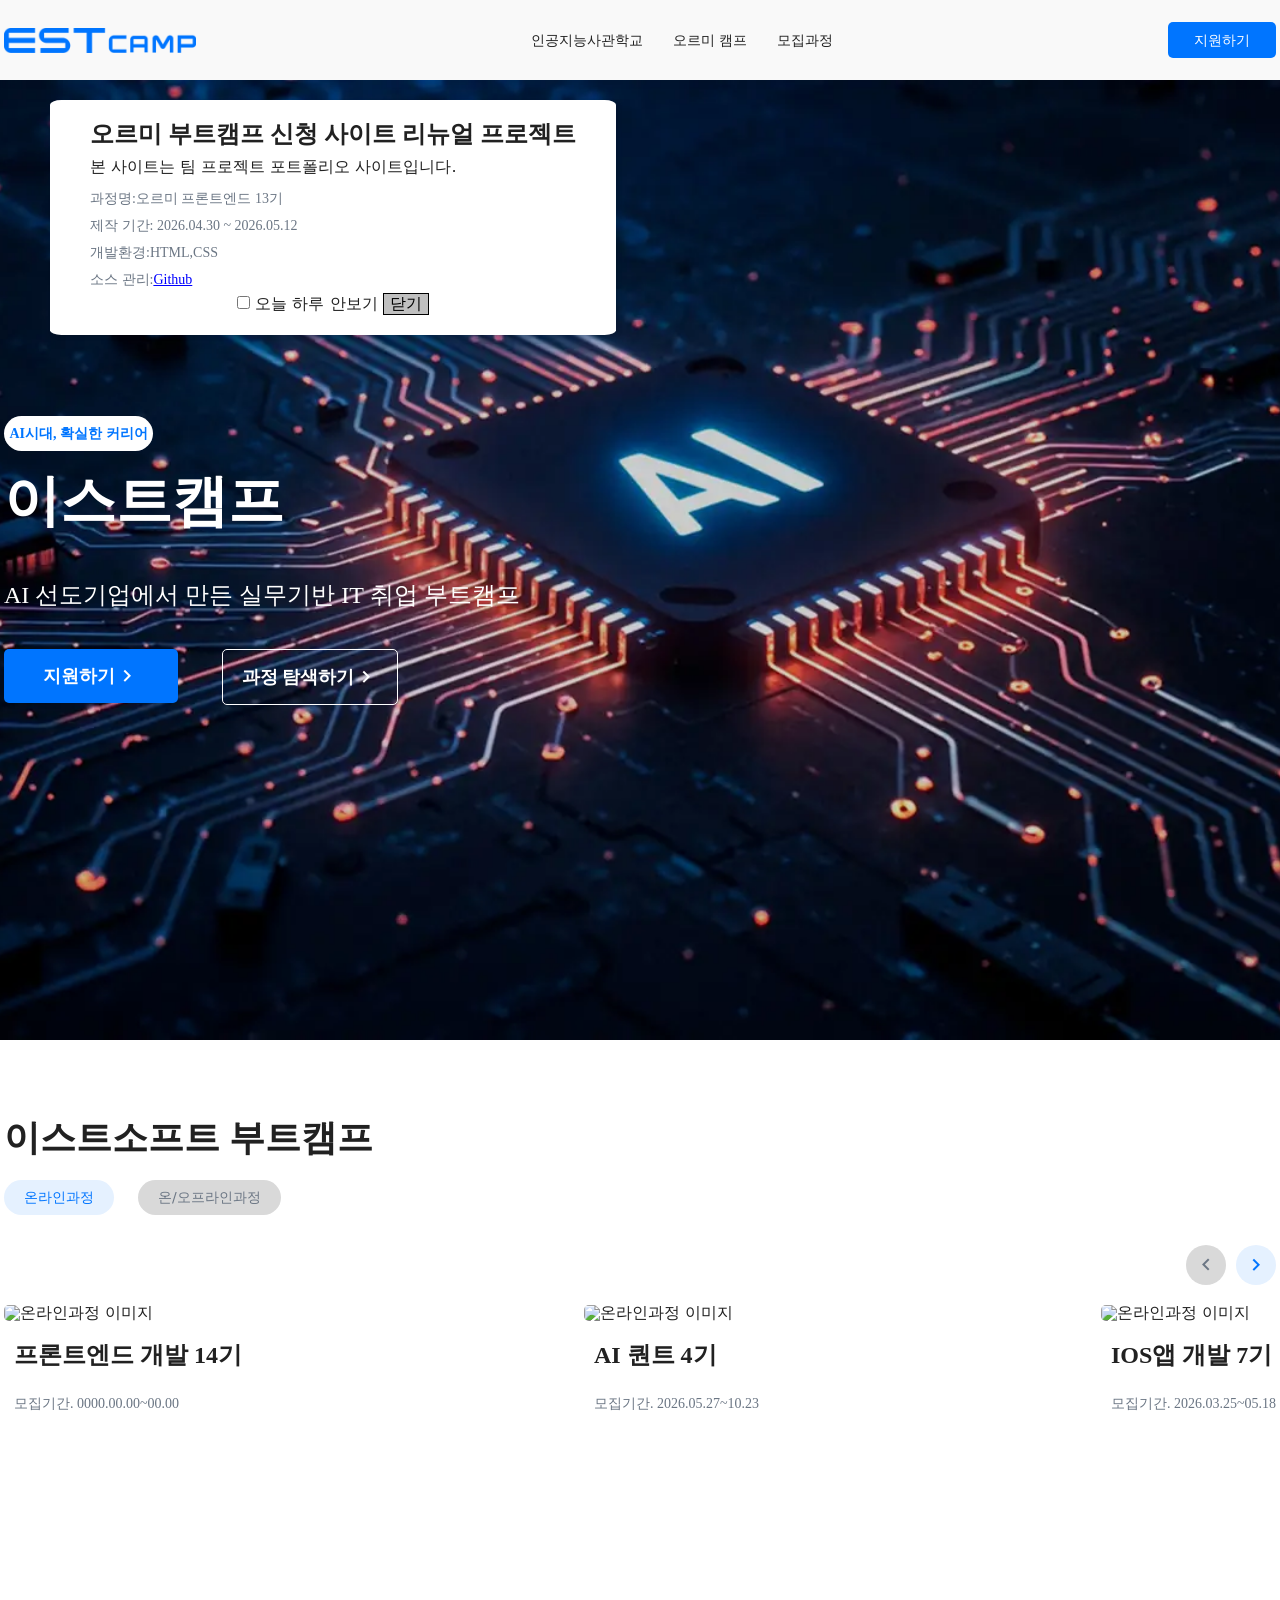
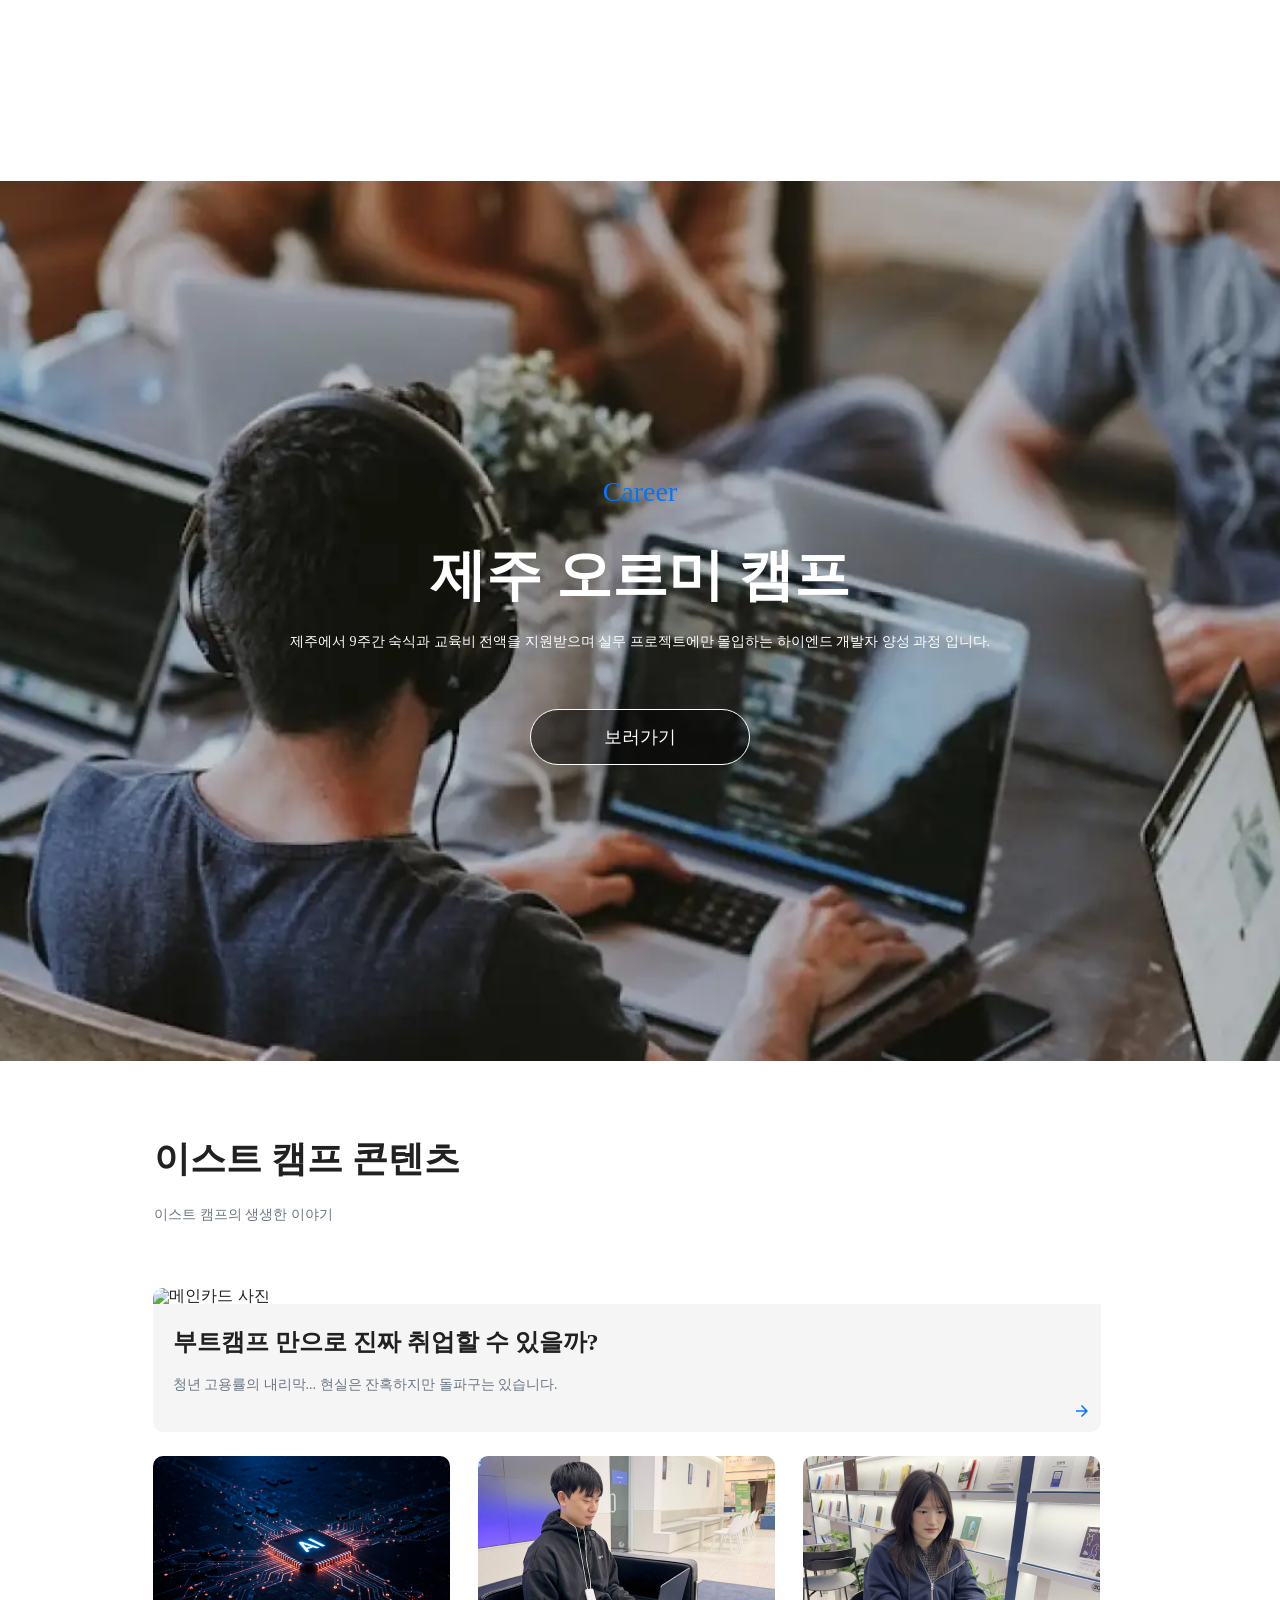
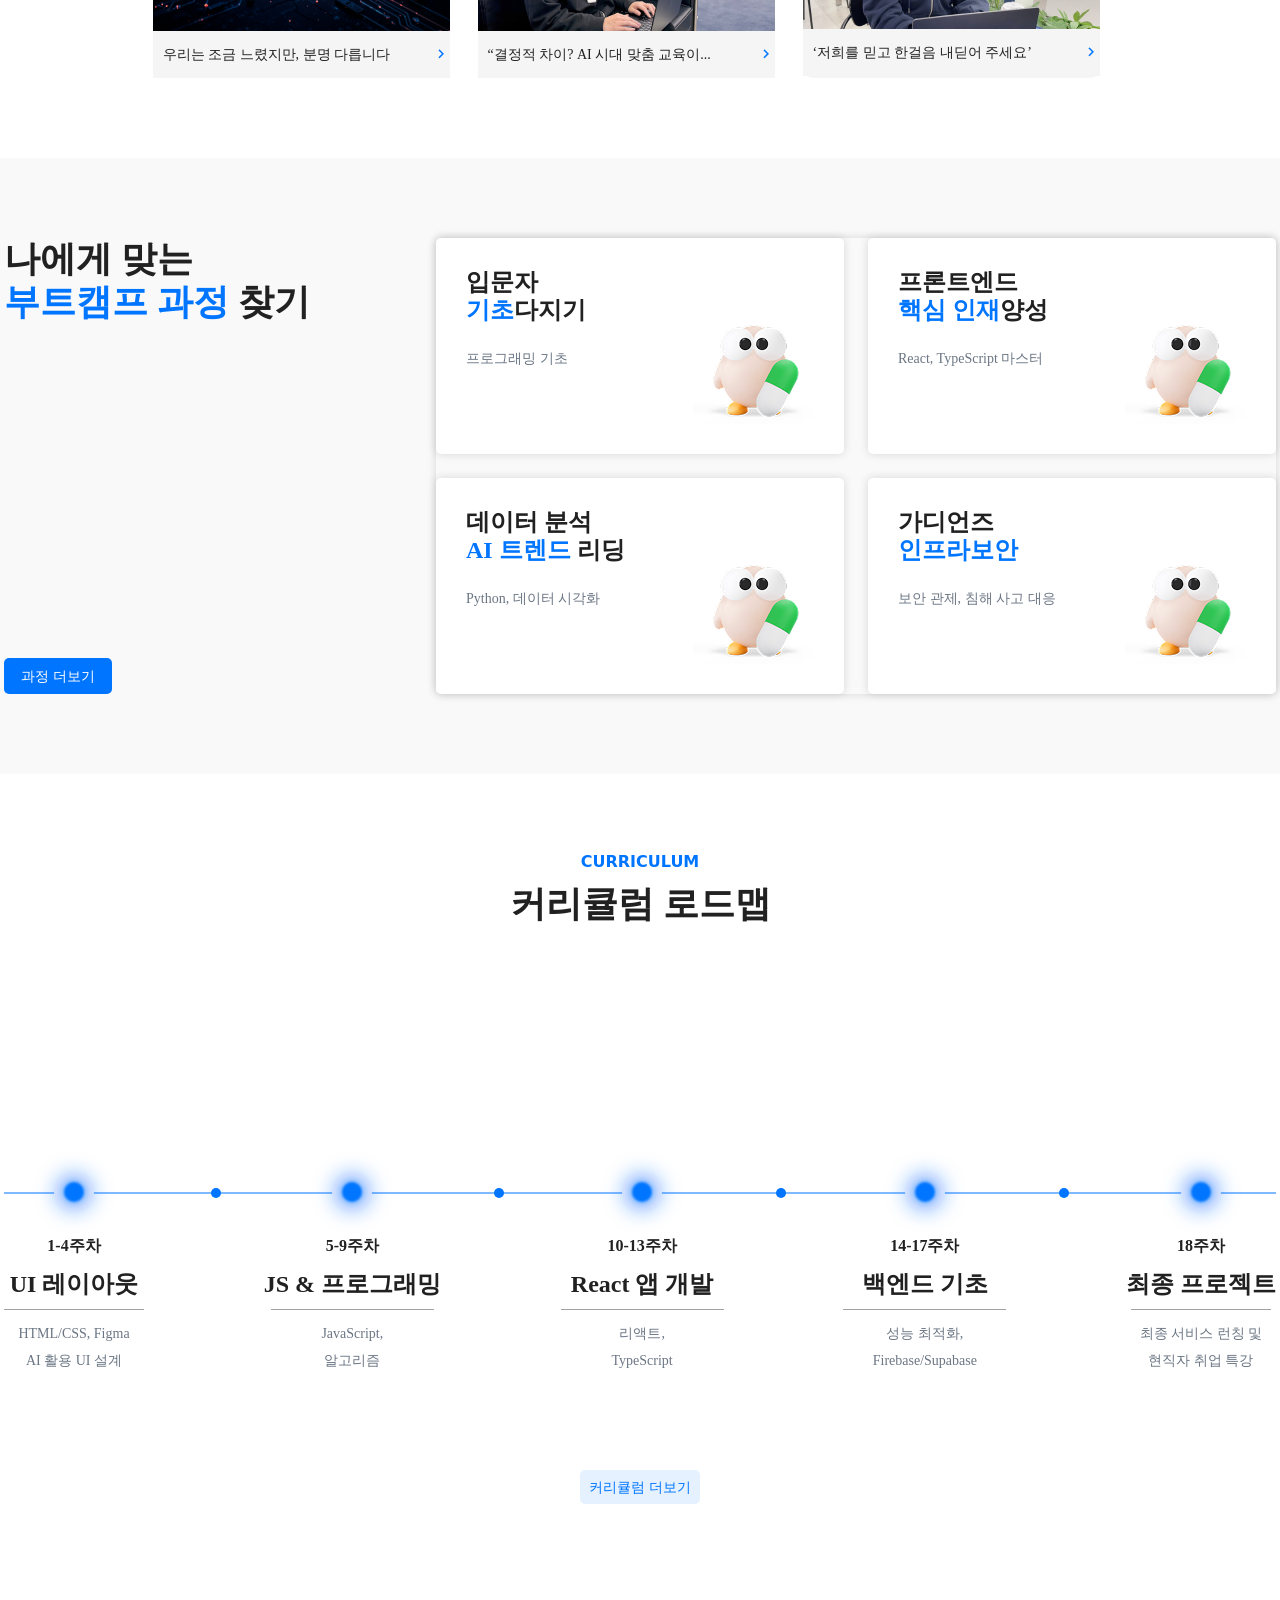
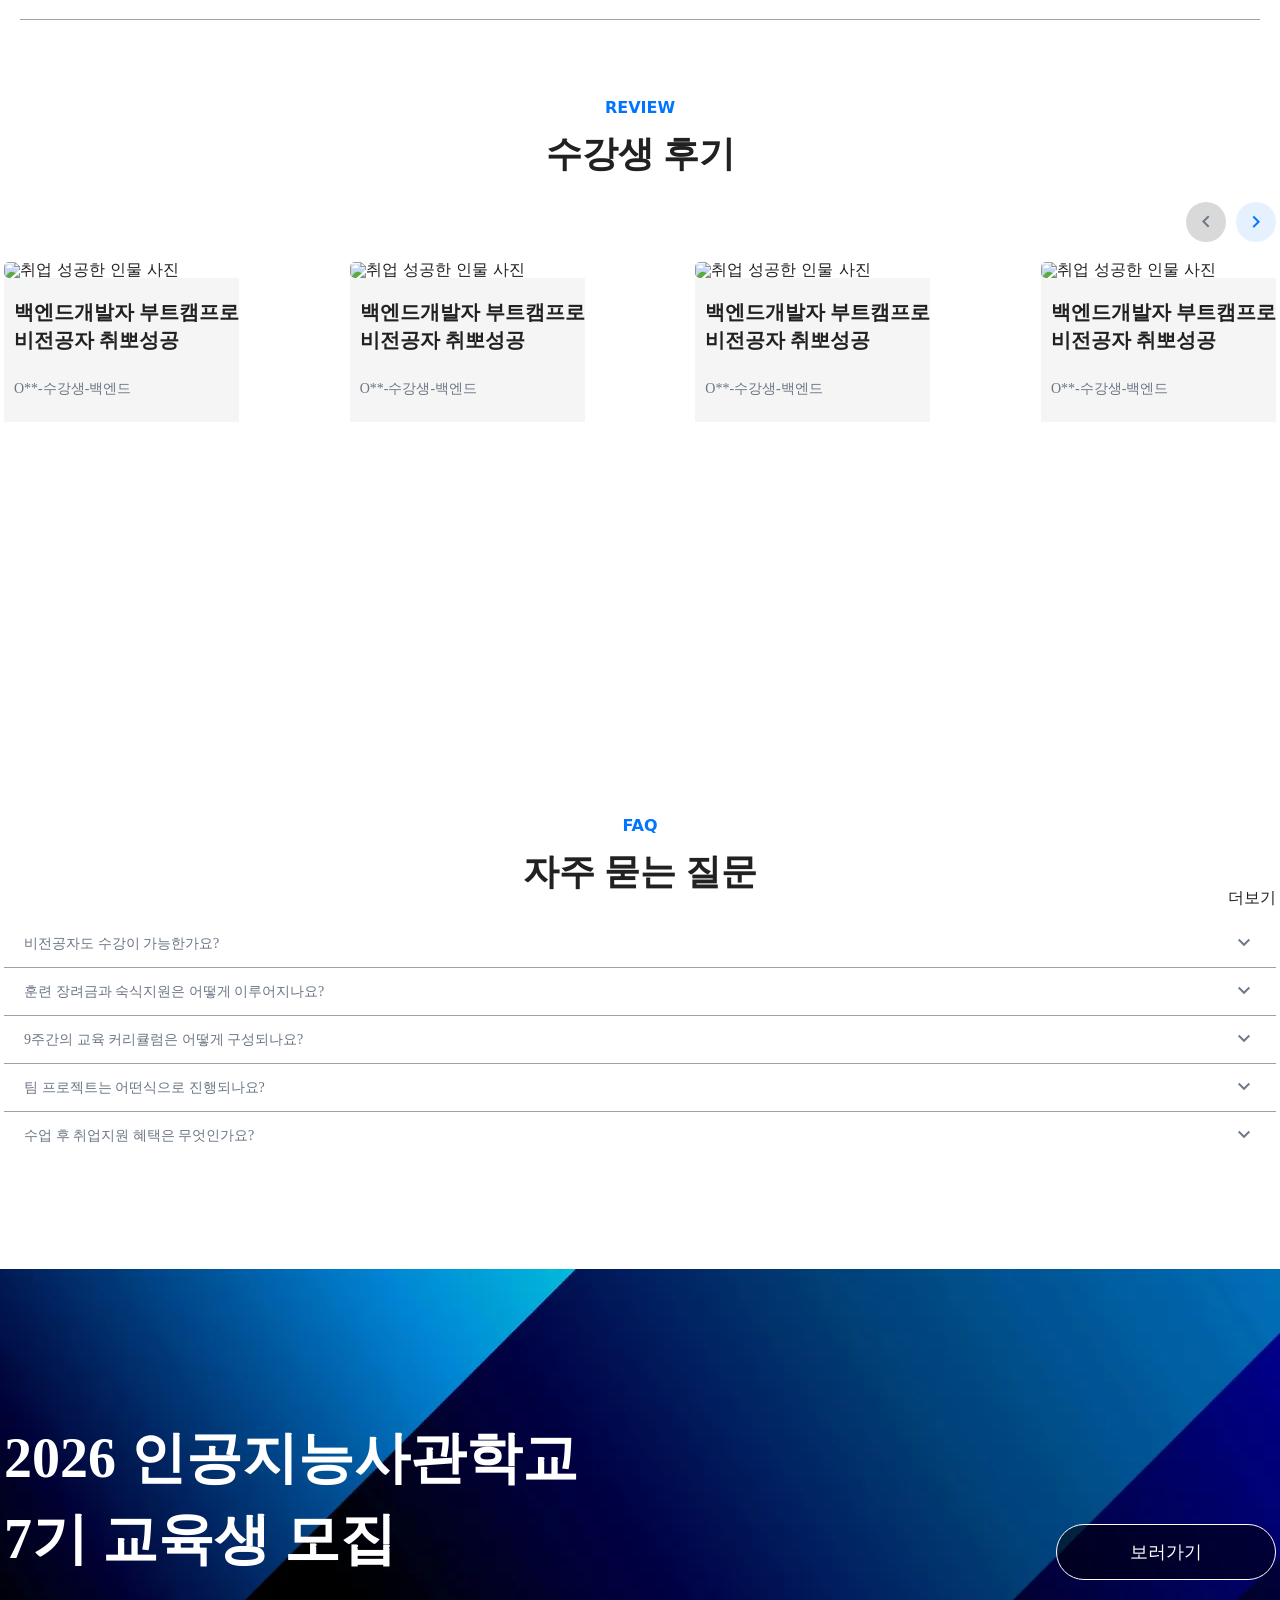
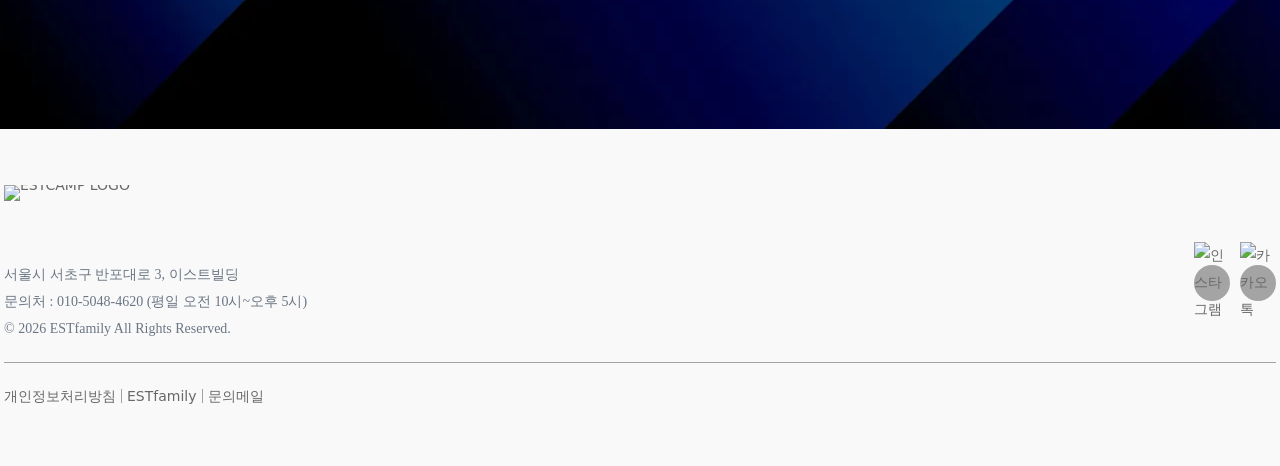
==== commit 78d7ea24: "팝업 추가 팝업추가" ====
--- a/index.html
+++ b/index.html
@@ -1,26 +1,43 @@
 <!doctype html>
 <html lang="ko">
   <head>
-    <meta charset="UTF-8" />
-    <meta name="viewport" content="width=device-width, initial-scale=1.0" />
-    <title>EST Camp</title>
-    <meta name="description" content="이스트캠프 부트캠프 - AI, 프론트엔드, 데이터분석 과정" />
-    <link href="https://fonts.googleapis.com/icon?family=Material+Icons" rel="stylesheet" />
-    <link rel="stylesheet" href="css/reset.css" />
-    <link rel="stylesheet" href="css/normalize.css" />
-    <link rel="stylesheet" href="css/common.css" />
-    <link rel="stylesheet" href="css/index.css" />
+    <meta charset="UTF-8">
+    <meta name="viewport" content="width=device-width, initial-scale=1.0">
+     <title>EST Camp</title>
+     <meta name="description" content="이스트캠프 부트캠프 - AI, 프론트엔드, 데이터분석 과정"> 
+     <link
+      href="https://fonts.googleapis.com/icon?family=Material+Icons"
+      rel="stylesheet">
+    <link rel="stylesheet" href="css/reset.css">
+    <link rel="stylesheet" href="css/normalize.css">
+    <link rel="stylesheet" href="css/common.css">
+    <link rel="stylesheet" href="css/index.css">
+    <link rel="stylesheet" href="css/popup.css">
   </head>
+  
   <body>
-    <!-- <body> -->
-    <!-- 헤더 -->
-    <!-- 강채희 -->
+    <div id="popup" class="popup">
+      <h3>오르미 부트캠프 신청 사이트 리뉴얼 프로젝트</h3>
+      <h4>본 사이트는 팀 프로젝트 포트폴리오 사이트입니다.</h4>
+      <p>과정명:오르미 프론트엔드 13기</p>
+      <p>제작 기간: 2026.04.30 ~ 2026.05.12</p>
+      <p>개발환경:HTML,CSS</p>
+      <p>소스 관리:<span id="github"><a href="https://github.com/Polao63/est_fe_13_1st_project">Github</a></span></p>
+      <div id="agreeAndExit">
+        <input type="checkbox" id="agree" />
+        <label for="agree">오늘 하루 안보기</label>
+        <button>닫기</button>
+      </div>
+    </div>
+  <!-- <body> -->
+  <!-- 헤더 -->
+  <!-- 강채희 -->
     <header class="main-header bg-muted">
       <div class="container">
         <h1 class="logo">
           <a href="index.html">
-            <img src="./images/Logo.svg" class="logo-light" alt="EST CAMP LOGO" />
-            <img src="./images/logo-darkmode-header.svg" class="logo-dark" alt="EST CAMP LOGO" />
+            <img src="./images/Logo.svg" class="logo-light" alt="EST CAMP LOGO">
+            <img src="./images/logo-darkmode-header.svg" class="logo-dark" alt="EST CAMP LOGO">
             <span class="hidden">EST CAMP</span>
           </a>
         </h1>
@@ -40,481 +57,481 @@
       </div>
     </header>
     <!-- //강채희 -->
-    <main>
-      <!-- 박소호 -->
-      <!-- hero 섹션 -->
-      <section class="title-hero">
+<main>
+  <!-- 박소호 -->
+    <!-- 메인 hero 섹션 -->
+    <section class="title-hero">
+      <div class="container">
+        <div class="hero-title-box">
+          <span class="category">AI시대, 확실한 커리어</span>
+          <h2 class="text-title-xl">이스트캠프</h2>
+        </div>
+        <p class="hero-title-desc">
+          AI 선도기업에서 만든 실무기반 IT 취업 부트캠프
+        </p>
+
+        <div class="title-button-box">
+          <a class="Button-Big left-btn" href="#"
+            >지원하기
+            <span class="material-icons">keyboard_arrow_right</span>
+          </a>
+
+          <a class="Button-Big  right-btn" href="#">과정 탐색하기
+            <span class="material-icons">keyboard_arrow_right</span>
+          </a>
+        </div>
+      </div>
+    </section>
+
+    <!-- 온라인과정 섹션 -->
+    <section class="online">
+      <div class="container">
+        <!-- 온라인 헤더-->
+      <header class="intro-header">
+        <h2 class="text-h2-lg">이스트소프트 부트캠프</h2>
+        <ul class="online-category">
+          <li class="text-p on_category">
+            <button class="active">온라인과정</button>
+          </li>
+          <li class="text-p on-off_category">
+            <button class="disabled">온/오프라인과정</button>
+          </li>
+        </ul>
+      </header>
+      <!-- 슬라이드네비 -->
+      <div class="slides_nav">
+        <button class="slide-btn prev">
+          <span class="material-icons">keyboard_arrow_left</span>
+        </button>
+        <button class="slide-btn next">
+          <span class="material-icons">keyboard_arrow_right</span>
+        </button>
+      </div>
+      <!-- 온라인 컨텐츠 -->
+      <section class="online-content">
+        <ul class="list">
+          <!-- item -->
+          <li class="item1">
+            <a href="#">
+              <!-- 이미지 -->
+                <img src="./images/front-img.jpg" alt="온라인과정 이미지">
+              <!-- 텍스트 박스 -->
+              <div class="text-box">
+                <h3 class="text-h3-md">프론트엔드 개발 14기</h3>
+                <p class="text-p">모집기간. 0000.00.00~00.00</p>
+              </div>
+            </a>
+          </li>
+
+            <li class="item2">
+              <a href="">
+                <!-- 이미지 -->
+                  <img src="./images/AI-img.jpg" alt="온라인과정 이미지" />
+                <!-- 텍스트 박스 -->
+                <div class="text-box">
+                  <h3 class="text-h3-md">AI 퀀트 4기</h3>
+                  <p class="text-p">모집기간. 2026.05.27~10.23</p>
+                </div>
+              </a>
+            </li>
+
+            <li class="item3">
+              <a href="">
+                <!-- 이미지 -->
+                  <img src="./images/IOS-img.jpg" alt="온라인과정 이미지" />
+                <!-- 텍스트 박스 -->
+                <div class="text-box">
+                  <h3 class="text-h3-md">IOS앱 개발 7기</h3>
+                  <p class="text-p">모집기간. 2026.03.25~05.18</p>
+                </div>
+              </a>
+            </li>
+          </ul>
+        </section>
+      </div>
+    </section>
+
+    <!-- //박소호 -->
+
+<!-- 송주윤 -->
+<!-- 컨텐츠 hero 섹션 -->
+  <section class="hero">
+    <div class="hero-content">
+      <p class="hero-content-subtitle">Career</p>
+      <div class="hero-content-description">
+        <h2 class="text-title-xl">제주 오르미 캠프</h2>
+        <p>제주에서 9주간 숙식과 교육비 전액을 지원받으며 실무 프로젝트에만 몰입하는 하이엔드 개발자 양성 과정 입니다.</p>
+      </div>
+      <a href="" class="btn-cta">보러가기</a>
+    </div>
+  </section>
+<!-- //컨텐츠 hero 섹션 -->
+ 
+<!-- 이스트 캠프 이야기 섹션 -->
+<section class="camp-story bg-base">
+  <div class="container">
+    <div class="intro-header">
+      <h2>이스트 캠프 콘텐츠</h2>
+      <p>이스트 캠프의 생생한 이야기</p>
+    </div>
+    <div class="camp-story-layout">
+      <div class="main-card">
+        <img src="./images/Big-card-img.webp" alt="메인카드 사진">
+        <div class="card-text">
+          <h3 class="main-card-title">부트캠프 만으로 진짜 취업할 수 있을까?</h3>
+          <p class="main-card-subtitle">청년 고용률의 내리막...  현실은 잔혹하지만 돌파구는 있습니다.</p>
+          <p class="icon">arrow_forward</p>
+        </div>
+       </div> 
+
+      <div class="camp-story-sidelist">
+        <div class="small-card">
+          <img src="./images/small-card1.jpg" alt="카드 리스트 사진1">
+          <p class="small-card-title">
+            <span>
+              우리는 조금 느렸지만, 분명 다릅니다 
+            </span>
+            <span class="icon">keyboard_arrow_right</span>
+          </p> 
+        </div>
+        <div class="small-card">
+          <img src="./images/small-card2.jpg" alt="카드 리스트 사진2">
+          <p class="small-card-title">“결정적 차이? AI 시대 맞춤 교육이... <span class="icon">keyboard_arrow_right</span></p>
+        </div>
+        <div class="small-card">
+          <img src="./images/small-card3.jpg" alt="카드 리스트 사진3">
+          <p class="small-card-title">‘저희를 믿고 한걸음 내딛어 주세요’  <span class="icon">keyboard_arrow_right</span></p>
+        </div>
+      </div>
+    </div>
+  </div>
+  </section>
+<!-- //이스트 캠프 이야기 섹션 -->
+<!-- //송주윤 -->
+<!-- 과정 찾기 섹션 -->
+  <!-- 강채희 -->  
+  <section id="course" class="bg-muted">
+    <div class="container">
+      <div class="course-intro">
+          <h2 class="course-title text-base text-h2-lg section-title">
+            <span class="title-line">나에게 맞는</span> 
+            <span class="text-point">부트캠프 과정</span> 찾기
+          </h2>
+          <a href="#" class="btn btn-strong btn-text btn-md" aria-label="부트캠프 과정 전체 보기">과정 더보기</a>
+      </div>
+      <div class="course-grid">
+        <article class="course-card card-bg">
+            <div class="course-card-info">
+                <h3 class="course-card-title text-base text-h3-md"><span class="title-line">입문자</span>
+                  <span class="text-point">기초</span>다지기</h3>
+                <p class="course-card-desc text-muted">프로그래밍 기초</p>
+            </div>
+            <div class="course-card-image">
+              <img src="./images/course.png" alt="입문자 과정을 안내하는 알약 캐릭터" />
+            </div>
+        </article>
+        <article class="course-card card-bg">
+            <div class="course-card-info">
+                <h3 class="course-card-title text-base text-h3-md">
+                  <span class="title-line">프론트엔드</span>
+                  <span class="text-point">핵심 인재</span>양성</h3>
+                <p class="course-card-desc text-muted">React, TypeScript 마스터</p>
+            </div>
+            <div class="course-card-image">
+              <img src="./images/course.png" alt="프론트엔드 과정을 알약 캐릭터" />
+            </div>
+        </article>
+        <article class="course-card card-bg">
+            <div class="course-card-info">
+                <h3 class="course-card-title text-base text-h3-md">
+                  <span class="title-line">데이터 분석</span>
+                  <span class="text-point">AI 트렌드</span> 리딩</h3>
+                <p class="course-card-desc text-muted">Python, 데이터 시각화</p>
+            </div>
+            <div class="course-card-image">
+              <img src="./images/course.png" alt="데이터분석 과정을 알약 캐릭터" />
+            </div>
+        </article>
+        <article class="course-card card-bg">
+            <div class="course-card-info">
+                <h3 class="course-card-title text-base text-h3-md">
+                  <span class="title-line">가디언즈</span> 
+                  <span class="text-point">인프라보안</span></h3>
+                <p class="course-card-desc text-muted">보안 관제, 침해 사고 대응</p>
+            </div>
+            <div class="course-card-image">
+              <img src="./images/course.png" alt="인프라보안 과정을 안내하는 알약 캐릭터" />
+            </div>
+        </article>
+      </div>
+    </div>
+  </section>
+  <!-- //강채희 -->  
+  <!-- 커리큘럼 로드맵 -->
+  <!-- 강채희 -->  
+  <section id="curriculum" class="bg-base">
+    <div class="container">
+      <div class="section-header">
+        <span class="section-label" aria-hidden="true">CURRICULUM</span>
+        <h2 class="section-title text-base text-h2-lg">커리큘럼 로드맵</h2>
+      </div>
+      <div class="curriculum-roadmap">
+        <div class="roadmap-line" aria-hidden="true"></div>
+        <div class="roadmap-dots-group" aria-hidden="true">
+          <span class="sub-dot"></span>
+          <span class="sub-dot"></span>
+          <span class="sub-dot"></span>
+          <span class="sub-dot"></span>
+        </div>
+        <ol class="roadmap-items">
+          <li class="roadmap-item">
+            <!-- 각 아이템 위에 놓일 동그라미 -->
+            <span class="roadmap-dot" aria-hidden="true"></span>
+            <h3 class="roadmap-item-title text-base text-h3-md">
+              <span class="curriculum-item-week">1-4주차</span>
+              UI 레이아웃
+            </h3>
+            <p class="curriculum-item-desc">HTML/CSS, Figma
+              <br>AI 활용 UI 설계</p>
+          </li>
+          <li class="roadmap-item">
+            <span class="roadmap-dot" aria-hidden="true"></span>
+            <h3 class="roadmap-item-title text-base text-h3-md">
+              <span class="curriculum-item-week">5-9주차</span>
+              JS &amp; 프로그래밍
+            </h3>
+            <p class="curriculum-item-desc">JavaScript, 
+              <br>알고리즘</p>
+          </li>
+          <li class="roadmap-item">
+            <span class="roadmap-dot" aria-hidden="true"></span>
+            <h3 class="roadmap-item-title text-base text-h3-md">
+              <span class="curriculum-item-week">10-13주차</span>
+              React 앱 개발
+            </h3>
+            <p class="curriculum-item-desc">리액트, 
+              <br>TypeScript</p>
+          </li>
+          <li class="roadmap-item">
+            <span class="roadmap-dot" aria-hidden="true"></span>
+            <h3 class="roadmap-item-title text-base text-h3-md">
+              <span class="curriculum-item-week">14-17주차</span>
+              백엔드 기초
+            </h3>
+            <p class="curriculum-item-desc">성능 최적화, 
+              <br>Firebase/Supabase</p>
+          </li>
+          <li class="roadmap-item">
+            <span class="roadmap-dot" aria-hidden="true"></span>
+            <h3 class="roadmap-item-title text-base text-h3-md">
+              <span class="curriculum-item-week">18주차</span>
+              최종 프로젝트
+            </h3>
+            <p class="curriculum-item-desc">최종 서비스 런칭 및 
+              <br>현직자 취업 특강</p>
+          </li>
+        </ol>
+      </div>
+      <div class=" curriculum-btn">
+        <a href="#" class="btn">커리큘럼 더보기</a>
+      </div>
+    </div>
+  </section>
+<!-- //강채희 -->  
+
+    <!-- 조영빈 -->
+    <!-- Review -->
+
+    <section class="online">
+      <div class="container">
+        <header class="section-header reviewtitle">
+          <span class="section-label primary-color">review</span>
+          <h2 class="text-h2-lg">수강생 후기</h2>
+        </header>
+        <div class="slides_nav">
+          <button class="slide-btn prev">
+            <span class="material-icons">keyboard_arrow_left</span>
+          </button>
+          <button class="slide-btn next">
+            <span class="material-icons">keyboard_arrow_right</span>
+          </button>
+        </div>
+        <section class="online-content">
+          <ul class="review-list">
+            <li class="review-item">
+              <a href="#">
+                <figure>
+                  <img src="./images/student1.png" alt="취업 성공한 인물 사진" />
+                </figure>
+                <div class="review-text">
+                  <h3 class="text-h3-md-s">백엔드개발자 부트캠프로</h3>
+                  <h3 class="text-h3-md-s">비전공자 취뽀성공</h3>
+                  <p>O**-수강생-백엔드</p>
+                </div>
+              </a>
+            </li>
+            <li class="review-item">
+              <a href="#">
+                <figure>
+                  <img src="./images/student2.png" alt="취업 성공한 인물 사진" />
+                </figure>
+                <div class="review-text">
+                  <h3 class="text-h3-md-s">백엔드개발자 부트캠프로</h3>
+                  <h3 class="text-h3-md-s">비전공자 취뽀성공</h3>
+                  <p>O**-수강생-백엔드</p>
+                </div>
+              </a>
+            </li>
+            <li class="review-item">
+              <a href="#">
+                <figure>
+                  <img src="./images/student3.png" alt="취업 성공한 인물 사진" />
+                </figure>
+                <div class="review-text">
+                  <h3 class="text-h3-md-s">백엔드개발자 부트캠프로</h3>
+                  <h3 class="text-h3-md-s">비전공자 취뽀성공</h3>
+                  <p>O**-수강생-백엔드</p>
+                </div>
+              </a>
+            </li>
+            <li class="review-item">
+              <a href="#">
+                <figure>
+                  <img src="./images/student4.png" alt="취업 성공한 인물 사진" />
+                </figure>
+                <div class="review-text">
+                  <h3 class="text-h3-md-s">백엔드개발자 부트캠프로</h3>
+                  <h3 class="text-h3-md-s">비전공자 취뽀성공</h3>
+                  <p>O**-수강생-백엔드</p>
+                </div>
+              </a>
+            </li>
+          </ul>
+        </section>
+      </div>
+    </section>
+
+    <!-- FQA -->
+    <section class="online">
+      <div class="container">
+        <header class="section-header reviewtitle">
+          <span class="section-label primary-color">faq</span>
+          <h2 class="text-h2-lg">자주 묻는 질문</h2>
+        </header>
+        <div class="faq_warp">
+          <ul class="faq_list">
+            <li class="faq_item">
+              <p class="fqa_question">비전공자도 수강이 가능한가요?
+                <span class="material-icons">keyboard_arrow_down</span>
+              </p>
+              <div class="faq_answer"><p></p></div>
+            </li>
+            <li class="faq_item">
+              <p class="fqa_question">훈련 장려금과 숙식지원은 어떻게 이루어지나요?
+                <span class="material-icons">keyboard_arrow_down</span>
+              </p>
+              <div class="faq_answer"><p></p></div>
+            </li>
+            <li class="faq_item">
+              <p class="fqa_question">9주간의 교육 커리큘럼은 어떻게 구성되나요?
+                <span class="material-icons">keyboard_arrow_down</span>
+              </p>
+              <div class="faq_answer"><p></p></div>
+            </li>
+            <li class="faq_item">
+              <p class="fqa_question">팀 프로젝트는 어떤식으로 진행되나요?
+                <span class="material-icons">keyboard_arrow_down</span>
+              </p>
+              <div><p class="faq_answer"></p></div>
+            </li>
+            <li class="faq_item">
+              <p class="fqa_question">수업 후 취업지원 혜택은 무엇인가요?
+                <span class="material-icons ">keyboard_arrow_down</span>
+              </p>
+              <div class="faq_answer"><p></p></div>
+            </li>
+          </ul>
+          <div class="faq_more">
+            <a href="">더보기</a>
+          </div>
+        </div>
+      </div>
+    </section>
+
+    <!-- //조영빈 -->
+    <!-- 강채희 -->
+    <section class="banner section-header" aria-labelledby="banner title">
+      <div class="container">
+        <div class="banner-content">
+          <h2 class="text-title-xl text-base">2026 인공지능사관학교
+            <span>7기 교육생 모집</span>
+          </h2>
+          <a href="#" class="btn-cta btn-strong" aria-label="2026 인공지능사관학교 7기 모집 자세히 보기">보러가기</a>
+        </div>
+      </div>
+    </section>
+</main>
+     <footer aria-label="사이트 하단 정보" class="bg-muted">
         <div class="container">
-          <div class="hero-title-box">
-            <span class="category">AI시대, 확실한 커리어</span>
-            <h2 class="text-title-xl">이스트캠프</h2>
-          </div>
-          <p class="hero-title-desc">AI 선도기업에서 만든 실무기반 IT 취업 부트캠프</p>
-
-          <div class="title-button-box">
-            <a class="Button-Big left-btn" href="#"
-              >지원하기
-              <span class="material-icons">keyboard_arrow_right</span>
-            </a>
-
-            <a class="Button-Big right-btn" href="#"
-              >과정 탐색하기
-              <span class="material-icons">keyboard_arrow_right</span>
+          <div class="footer-logo">
+            <a href="index.html" aria-label="이스트캠프 메인페이지로 이동">
+              <img src="./images/logo_footer.svg" class="logo-light" alt="ESTCAMP LOGO">
+              <img src="./images/logo_darkmode-footer.svg" class="logo-dark" alt="ESTCAMP LOGO">
+              <span class="hidden">이스트캠프</span>
             </a>
           </div>
-        </div>
-      </section>
-
-      <!-- 온라인과정 섹션 -->
-      <section class="online">
-        <div class="container">
-          <!-- 온라인 헤더-->
-          <header class="intro-header">
-            <h2 class="text-h2-lg">이스트소프트 부트캠프</h2>
-            <ul class="online-category">
-              <li class="text-p on_category">
-                <button class="active">온라인과정</button>
-              </li>
-              <li class="text-p on-off_category">
-                <button class="disabled">온/오프라인과정</button>
-              </li>
-            </ul>
-          </header>
-          <!-- 슬라이드네비 -->
-          <div class="slides_nav">
-            <button class="slide-btn prev">
-              <span class="material-icons">keyboard_arrow_left</span>
-            </button>
-            <button class="slide-btn next">
-              <span class="material-icons">keyboard_arrow_right</span>
-            </button>
+          <div class="footer-md">
+            <div class="footer-info">
+              <address>
+                <p>서울시 서초구 반포대로 3, 이스트빌딩</p>
+                <p><a href="tel:01050484620" aria-label="이스트캠프 고객센터 전화 연결">문의처 : 010-5048-4620</a> (평일 오전 10시~오후 5시)</p>
+              </address>
+              <p class="copyright">&copy; 2026 ESTfamily All Rights Reserved. </p>
+            </div>
+            <div class="sns-links" aria-label="소셜 미디어 링크">
+              <a href="#" aria-label="이스트캠프 인스타그램">
+                <img src="./images/Instagram.svg" alt="인스타그램">
+                <span class="hidden">인스타그램</span>
+              </a>
+              <a href="#" aria-label="이스트캠프 카카오톡 채널">
+                <img src="./images/Kakaotalk.svg" alt="카카오톡">
+                <span class="hidden">카카오톡</span>
+              </a>
+            </div>
           </div>
-          <!-- 온라인 컨텐츠 -->
-          <section class="online-content">
-            <ul class="list">
-              <!-- item -->
-              <li class="item1">
-                <a href="#">
-                  <!-- 이미지 -->
-                  <img src="./images/front-img.jpg" alt="온라인과정 이미지" />
-                  <!-- 텍스트 박스 -->
-                  <div class="text-box">
-                    <h3 class="text-h3-md">프론트엔드 개발 14기</h3>
-                    <p class="text-p">모집기간. 0000.00.00~00.00</p>
-                  </div>
-                </a>
-              </li>
-
-              <li class="item2">
-                <a href="">
-                  <!-- 이미지 -->
-                  <img src="./images/AI-img.jpg" alt="온라인과정 이미지" />
-                  <!-- 텍스트 박스 -->
-                  <div class="text-box">
-                    <h3 class="text-h3-md">AI 퀀트 4기</h3>
-                    <p class="text-p">모집기간. 2026.05.27~10.23</p>
-                  </div>
-                </a>
-              </li>
-
-              <li class="item3">
-                <a href="">
-                  <!-- 이미지 -->
-                  <img src="./images/IOS-img.jpg" alt="온라인과정 이미지" />
-                  <!-- 텍스트 박스 -->
-                  <div class="text-box">
-                    <h3 class="text-h3-md">IOS앱 개발 7기</h3>
-                    <p class="text-p">모집기간. 2026.03.25~05.18</p>
-                  </div>
-                </a>
-              </li>
-            </ul>
-          </section>
-        </div>
-      </section>
-
-      <!-- //박소호 -->
-
-      <!-- 송주윤 -->
-      <!-- 컨텐츠 hero 섹션 -->
-      <section class="hero">
-        <div class="hero-content">
-          <p class="hero-content-subtitle">Career</p>
-          <div class="hero-content-description">
-            <h2 class="text-title-xl">제주 오르미 캠프</h2>
-            <p>
-              제주에서 9주간 숙식과 교육비 전액을 지원받으며 실무 프로젝트에만 몰입하는 하이엔드
-              개발자 양성 과정 입니다.
-            </p>
+          <div class="footer-policy">
+            <nav class="policy-links" aria-label="약관 및 정책">
+              <a href="#" class="privacy">개인정보처리방침</a>
+              <a href="#">ESTfamily</a>
+              <a href="mailto:contact@estfamily.com">문의메일</a>
+            </nav>
           </div>
-          <a href="" class="btn-cta">보러가기</a>
-        </div>
-      </section>
-      <!-- //컨텐츠 hero 섹션 -->
-
-      <!-- 이스트 캠프 이야기 섹션 -->
-      <section class="camp-story bg-base">
-        <div class="container">
-          <div class="intro-header">
-            <h2>이스트 캠프 콘텐츠</h2>
-            <p>이스트 캠프의 생생한 이야기</p>
-          </div>
-          <div class="camp-story-layout">
-            <div class="main-card">
-              <img src="./images/Big-card-img.webp" alt="메인카드 사진" />
-              <div class="card-text">
-                <h3 class="main-card-title">부트캠프 만으로 진짜 취업할 수 있을까?</h3>
-                <p class="main-card-subtitle">
-                  청년 고용률의 내리막... 현실은 잔혹하지만 돌파구는 있습니다.
-                </p>
-                <p class="icon">arrow_forward</p>
-              </div>
-            </div>
-
-            <div class="camp-story-sidelist">
-              <div class="small-card">
-                <img src="./images/small-card1.jpg" alt="카드 리스트 사진1" />
-                <p class="small-card-title">
-                  <span> 우리는 조금 느렸지만, 분명 다릅니다 </span>
-                  <span class="icon">keyboard_arrow_right</span>
-                </p>
-              </div>
-              <div class="small-card">
-                <img src="./images/small-card2.jpg" alt="카드 리스트 사진2" />
-                <p class="small-card-title">
-                  “결정적 차이? AI 시대 맞춤 교육이...
-                  <span class="icon">keyboard_arrow_right</span>
-                </p>
-              </div>
-              <div class="small-card">
-                <img src="./images/small-card3.jpg" alt="카드 리스트 사진3" />
-                <p class="small-card-title">
-                  ‘저희를 믿고 한걸음 내딛어 주세요’ <span class="icon">keyboard_arrow_right</span>
-                </p>
-              </div>
-            </div>
-          </div>
-        </div>
-      </section>
-      <!-- //이스트 캠프 이야기 섹션 -->
-      <!-- //송주윤 -->
-      <!-- 과정 찾기 섹션 -->
-      <!-- 강채희 -->
-      <section id="course" class="bg-muted">
-        <div class="container">
-          <div class="course-intro">
-            <h2 class="course-title text-base text-h2-lg section-title">
-              <span class="title-line">나에게 맞는</span>
-              <span class="text-point">부트캠프 과정</span> 찾기
-            </h2>
-            <a href="#" class="btn btn-strong btn-text btn-md" aria-label="부트캠프 과정 전체 보기"
-              >과정 더보기</a
-            >
-          </div>
-          <div class="course-grid">
-            <article class="course-card card-bg">
-              <div class="course-card-info">
-                <h3 class="course-card-title text-base text-h3-md">
-                  <span class="title-line">입문자</span> <span class="text-point">기초</span>다지기
-                </h3>
-                <p class="course-card-desc text-muted">프로그래밍 기초</p>
-              </div>
-              <div class="course-card-image">
-                <img src="./images/course.png" alt="입문자 과정을 안내하는 알약 캐릭터" />
-              </div>
-            </article>
-            <article class="course-card card-bg">
-              <div class="course-card-info">
-                <h3 class="course-card-title text-base text-h3-md">
-                  <span class="title-line">프론트엔드</span>
-                  <span class="text-point">핵심 인재</span>양성
-                </h3>
-                <p class="course-card-desc text-muted">React, TypeScript 마스터</p>
-              </div>
-              <div class="course-card-image">
-                <img src="./images/course.png" alt="프론트엔드 과정을 알약 캐릭터" />
-              </div>
-            </article>
-            <article class="course-card card-bg">
-              <div class="course-card-info">
-                <h3 class="course-card-title text-base text-h3-md">
-                  <span class="title-line">데이터 분석</span>
-                  <span class="text-point">AI 트렌드</span> 리딩
-                </h3>
-                <p class="course-card-desc text-muted">Python, 데이터 시각화</p>
-              </div>
-              <div class="course-card-image">
-                <img src="./images/course.png" alt="데이터분석 과정을 알약 캐릭터" />
-              </div>
-            </article>
-            <article class="course-card card-bg">
-              <div class="course-card-info">
-                <h3 class="course-card-title text-base text-h3-md">
-                  <span class="title-line">가디언즈</span>
-                  <span class="text-point">인프라보안</span>
-                </h3>
-                <p class="course-card-desc text-muted">보안 관제, 침해 사고 대응</p>
-              </div>
-              <div class="course-card-image">
-                <img src="./images/course.png" alt="인프라보안 과정을 안내하는 알약 캐릭터" />
-              </div>
-            </article>
-          </div>
-        </div>
-      </section>
-      <!-- //강채희 -->
-      <!-- 커리큘럼 로드맵 -->
-      <!-- 강채희 -->
-      <section id="curriculum" class="bg-base">
-        <div class="container">
-          <div class="section-header">
-            <span class="section-label" aria-hidden="true">CURRICULUM</span>
-            <h2 class="section-title text-base text-h2-lg">커리큘럼 로드맵</h2>
-          </div>
-          <div class="curriculum-roadmap">
-            <div class="roadmap-line" aria-hidden="true"></div>
-            <div class="roadmap-dots-group" aria-hidden="true">
-              <span class="sub-dot"></span>
-              <span class="sub-dot"></span>
-              <span class="sub-dot"></span>
-              <span class="sub-dot"></span>
-            </div>
-            <ol class="roadmap-items">
-              <li class="roadmap-item">
-                <!-- 각 아이템 위에 놓일 동그라미 -->
-                <span class="roadmap-dot" aria-hidden="true"></span>
-                <h3 class="roadmap-item-title text-base text-h3-md">
-                  <span class="curriculum-item-week">1-4주차</span>
-                  UI 레이아웃
-                </h3>
-                <p class="curriculum-item-desc">HTML/CSS, Figma <br />AI 활용 UI 설계</p>
-              </li>
-              <li class="roadmap-item">
-                <span class="roadmap-dot" aria-hidden="true"></span>
-                <h3 class="roadmap-item-title text-base text-h3-md">
-                  <span class="curriculum-item-week">5-9주차</span>
-                  JS &amp; 프로그래밍
-                </h3>
-                <p class="curriculum-item-desc">JavaScript, <br />알고리즘</p>
-              </li>
-              <li class="roadmap-item">
-                <span class="roadmap-dot" aria-hidden="true"></span>
-                <h3 class="roadmap-item-title text-base text-h3-md">
-                  <span class="curriculum-item-week">10-13주차</span>
-                  React 앱 개발
-                </h3>
-                <p class="curriculum-item-desc">리액트, <br />TypeScript</p>
-              </li>
-              <li class="roadmap-item">
-                <span class="roadmap-dot" aria-hidden="true"></span>
-                <h3 class="roadmap-item-title text-base text-h3-md">
-                  <span class="curriculum-item-week">14-17주차</span>
-                  백엔드 기초
-                </h3>
-                <p class="curriculum-item-desc">성능 최적화, <br />Firebase/Supabase</p>
-              </li>
-              <li class="roadmap-item">
-                <span class="roadmap-dot" aria-hidden="true"></span>
-                <h3 class="roadmap-item-title text-base text-h3-md">
-                  <span class="curriculum-item-week">18주차</span>
-                  최종 프로젝트
-                </h3>
-                <p class="curriculum-item-desc">최종 서비스 런칭 및 <br />현직자 취업 특강</p>
-              </li>
-            </ol>
-          </div>
-          <div class="curriculum-btn">
-            <a href="#" class="btn">커리큘럼 더보기</a>
-          </div>
-        </div>
-      </section>
-      <!-- //강채희 -->
-
-      <!-- 조영빈 -->
-      <!-- Review -->
-
-      <section class="online">
-        <div class="container">
-          <header class="section-header reviewtitle">
-            <span class="section-label primary-color">review</span>
-            <h2 class="text-h2-lg">수강생 후기</h2>
-          </header>
-          <div class="slides_nav">
-            <button class="slide-btn prev">
-              <span class="material-icons">keyboard_arrow_left</span>
-            </button>
-            <button class="slide-btn next">
-              <span class="material-icons">keyboard_arrow_right</span>
-            </button>
-          </div>
-          <section class="online-content">
-            <ul class="review-list">
-              <li class="review-item">
-                <a href="#">
-                  <figure>
-                    <img src="./images/student1.png" alt="취업 성공한 인물 사진" />
-                  </figure>
-                  <div class="review-text">
-                    <h3 class="text-h3-md-s">백엔드개발자 부트캠프로</h3>
-                    <h3 class="text-h3-md-s">비전공자 취뽀성공</h3>
-                    <p>O**-수강생-백엔드</p>
-                  </div>
-                </a>
-              </li>
-              <li class="review-item">
-                <a href="#">
-                  <figure>
-                    <img src="./images/student2.png" alt="취업 성공한 인물 사진" />
-                  </figure>
-                  <div class="review-text">
-                    <h3 class="text-h3-md-s">백엔드개발자 부트캠프로</h3>
-                    <h3 class="text-h3-md-s">비전공자 취뽀성공</h3>
-                    <p>O**-수강생-백엔드</p>
-                  </div>
-                </a>
-              </li>
-              <li class="review-item">
-                <a href="#">
-                  <figure>
-                    <img src="./images/student3.png" alt="취업 성공한 인물 사진" />
-                  </figure>
-                  <div class="review-text">
-                    <h3 class="text-h3-md-s">백엔드개발자 부트캠프로</h3>
-                    <h3 class="text-h3-md-s">비전공자 취뽀성공</h3>
-                    <p>O**-수강생-백엔드</p>
-                  </div>
-                </a>
-              </li>
-              <li class="review-item">
-                <a href="#">
-                  <figure>
-                    <img src="./images/student4.png" alt="취업 성공한 인물 사진" />
-                  </figure>
-                  <div class="review-text">
-                    <h3 class="text-h3-md-s">백엔드개발자 부트캠프로</h3>
-                    <h3 class="text-h3-md-s">비전공자 취뽀성공</h3>
-                    <p>O**-수강생-백엔드</p>
-                  </div>
-                </a>
-              </li>
-            </ul>
-          </section>
-        </div>
-      </section>
-
-      <!-- FQA -->
-      <section class="online">
-        <div class="container">
-          <header class="section-header reviewtitle">
-            <span class="section-label primary-color">faq</span>
-            <h2 class="text-h2-lg">자주 묻는 질문</h2>
-          </header>
-          <div class="faq_warp">
-            <ul class="faq_list">
-              <li class="faq_item">
-                <p class="fqa_question">
-                  비전공자도 수강이 가능한가요?
-                  <span class="material-icons">keyboard_arrow_down</span>
-                </p>
-                <div class="faq_answer"><p></p></div>
-              </li>
-              <li class="faq_item">
-                <p class="fqa_question">
-                  훈련 장려금과 숙식지원은 어떻게 이루어지나요?
-                  <span class="material-icons">keyboard_arrow_down</span>
-                </p>
-                <div class="faq_answer"><p></p></div>
-              </li>
-              <li class="faq_item">
-                <p class="fqa_question">
-                  9주간의 교육 커리큘럼은 어떻게 구성되나요?
-                  <span class="material-icons">keyboard_arrow_down</span>
-                </p>
-                <div class="faq_answer"><p></p></div>
-              </li>
-              <li class="faq_item">
-                <p class="fqa_question">
-                  팀 프로젝트는 어떤식으로 진행되나요?
-                  <span class="material-icons">keyboard_arrow_down</span>
-                </p>
-                <div><p class="faq_answer"></p></div>
-              </li>
-              <li class="faq_item">
-                <p class="fqa_question">
-                  수업 후 취업지원 혜택은 무엇인가요?
-                  <span class="material-icons">keyboard_arrow_down</span>
-                </p>
-                <div class="faq_answer"><p></p></div>
-              </li>
-            </ul>
-            <div class="faq_more">
-              <a href="">더보기</a>
-            </div>
-          </div>
-        </div>
-      </section>
-
-      <!-- //조영빈 -->
-      <!-- 강채희 -->
-      <section class="banner section-header" aria-labelledby="banner title">
-        <div class="container">
-          <div class="banner-content">
-            <h2 class="text-title-xl text-base">
-              2026 인공지능사관학교
-              <span>7기 교육생 모집</span>
-            </h2>
-            <a
-              href="#"
-              class="btn-cta btn-strong"
-              aria-label="2026 인공지능사관학교 7기 모집 자세히 보기"
-              >보러가기</a
-            >
-          </div>
-        </div>
-      </section>
-    </main>
-    <footer aria-label="사이트 하단 정보" class="bg-muted">
-      <div class="container">
-        <div class="footer-logo">
-          <a href="index.html" aria-label="이스트캠프 메인페이지로 이동">
-            <img src="./images/logo_footer.svg" class="logo-light" alt="ESTCAMP LOGO" />
-            <img src="./images/logo_darkmode-footer.svg" class="logo-dark" alt="ESTCAMP LOGO" />
-            <span class="hidden">이스트캠프</span>
-          </a>
-        </div>
-        <div class="footer-md">
-          <div class="footer-info">
-            <address>
-              <p>서울시 서초구 반포대로 3, 이스트빌딩</p>
-              <p>
-                <a href="tel:01050484620" aria-label="이스트캠프 고객센터 전화 연결"
-                  >문의처 : 010-5048-4620</a
-                >
-                (평일 오전 10시~오후 5시)
-              </p>
-            </address>
-            <p class="copyright">&copy; 2026 ESTfamily All Rights Reserved.</p>
-          </div>
-          <div class="sns-links" aria-label="소셜 미디어 링크">
-            <a href="#" aria-label="이스트캠프 인스타그램">
-              <img src="./images/Instagram.svg" alt="인스타그램" />
-              <span class="hidden">인스타그램</span>
-            </a>
-            <a href="#" aria-label="이스트캠프 카카오톡 채널">
-              <img src="./images/Kakaotalk.svg" alt="카카오톡" />
-              <span class="hidden">카카오톡</span>
-            </a>
-          </div>
-        </div>
-        <div class="footer-policy">
-          <nav class="policy-links" aria-label="약관 및 정책">
-            <a href="#" class="privacy">개인정보처리방침</a>
-            <a href="#">ESTfamily</a>
-            <a href="mailto:contact@estfamily.com">문의메일</a>
-          </nav>
-        </div>
-      </div>
-    </footer>
-    <!-- 강채희 -->
+        </div>
+     </footer>
+     <!-- 강채희 -->
+
+    <script>
+      const popup = document.querySelector("#popup");
+      const popupCloseBtn = popup.querySelector("button");
+      const agree = document.querySelector("#agree");
+
+      popup.style.display = document.cookie.includes("popup=오르미 캠프 팝업 안보기") ? "none" : "block";
+
+      popupCloseBtn.addEventListener('click', () => {
+        if(agree.checked){
+          createCookie('popup','오르미 캠프 팝업 안보기',1);
+        }
+        else{
+           createCookie('popup','오르미 캠프 팝업 안보기',-1);
+        }
+        popup.style.display = 'none';
+      });
+
+      function createCookie(name, value, expire){
+        let today = new Date();
+        today.setDate(today.getDate() + expire);
+        document.cookie = `${name}=${value}; Expires=${today.toString()}`;
+      }
+    </script>
   </body>
 </html>
--- a/css/popup.css
+++ b/css/popup.css
@@ -0,0 +1,23 @@
+.popup{
+    position: fixed;
+    left: 50px;
+    top: 100px;
+    padding: 20px 40px;
+    box-shadow: 2px 2px 5px rgba(0,0,0,0.1);
+    border-radius: 2%;
+    background: #fff;
+}
+.popup h3, h4{
+padding-bottom: 10px;
+}
+#agreeAndExit{
+text-align: center;
+}
+#agreeAndExit button{
+background-color: silver;
+border: 1px solid black;
+}
+#github a{
+    color: blue;
+    text-decoration: underline;
+}
